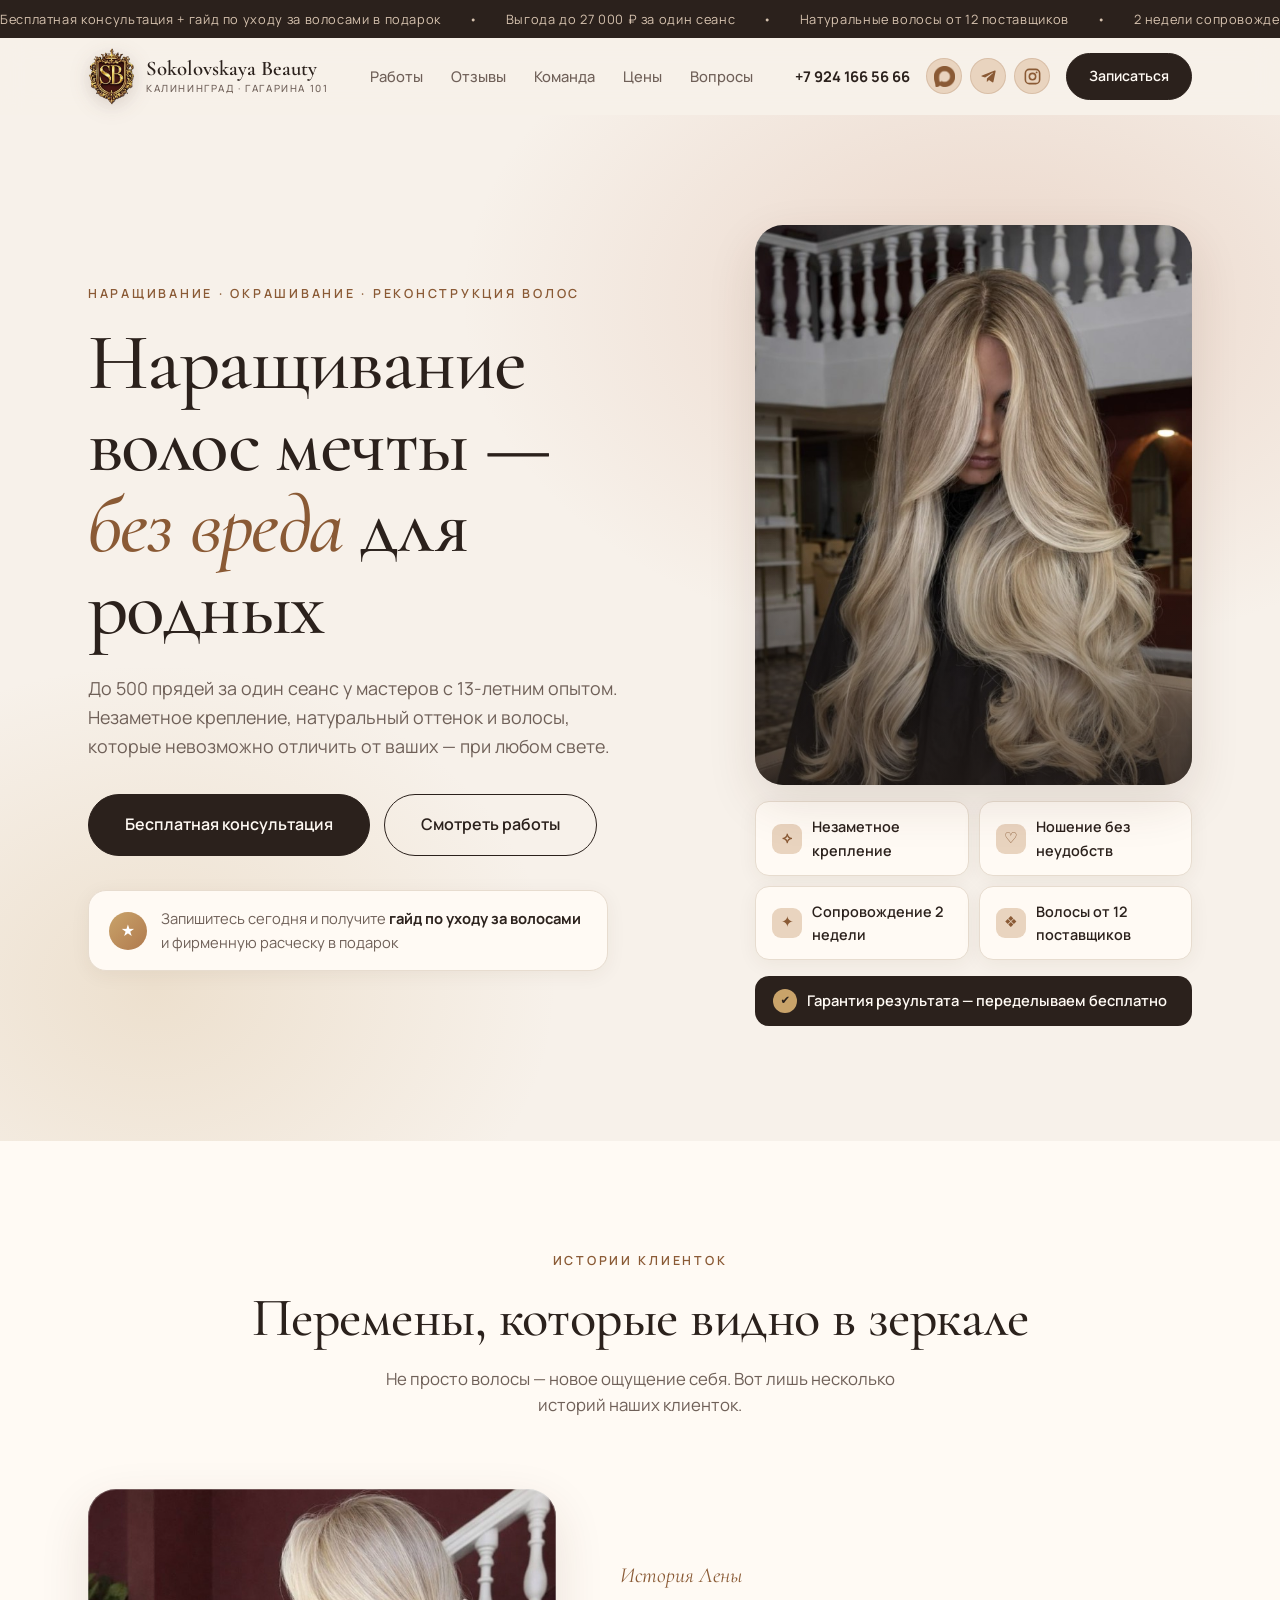
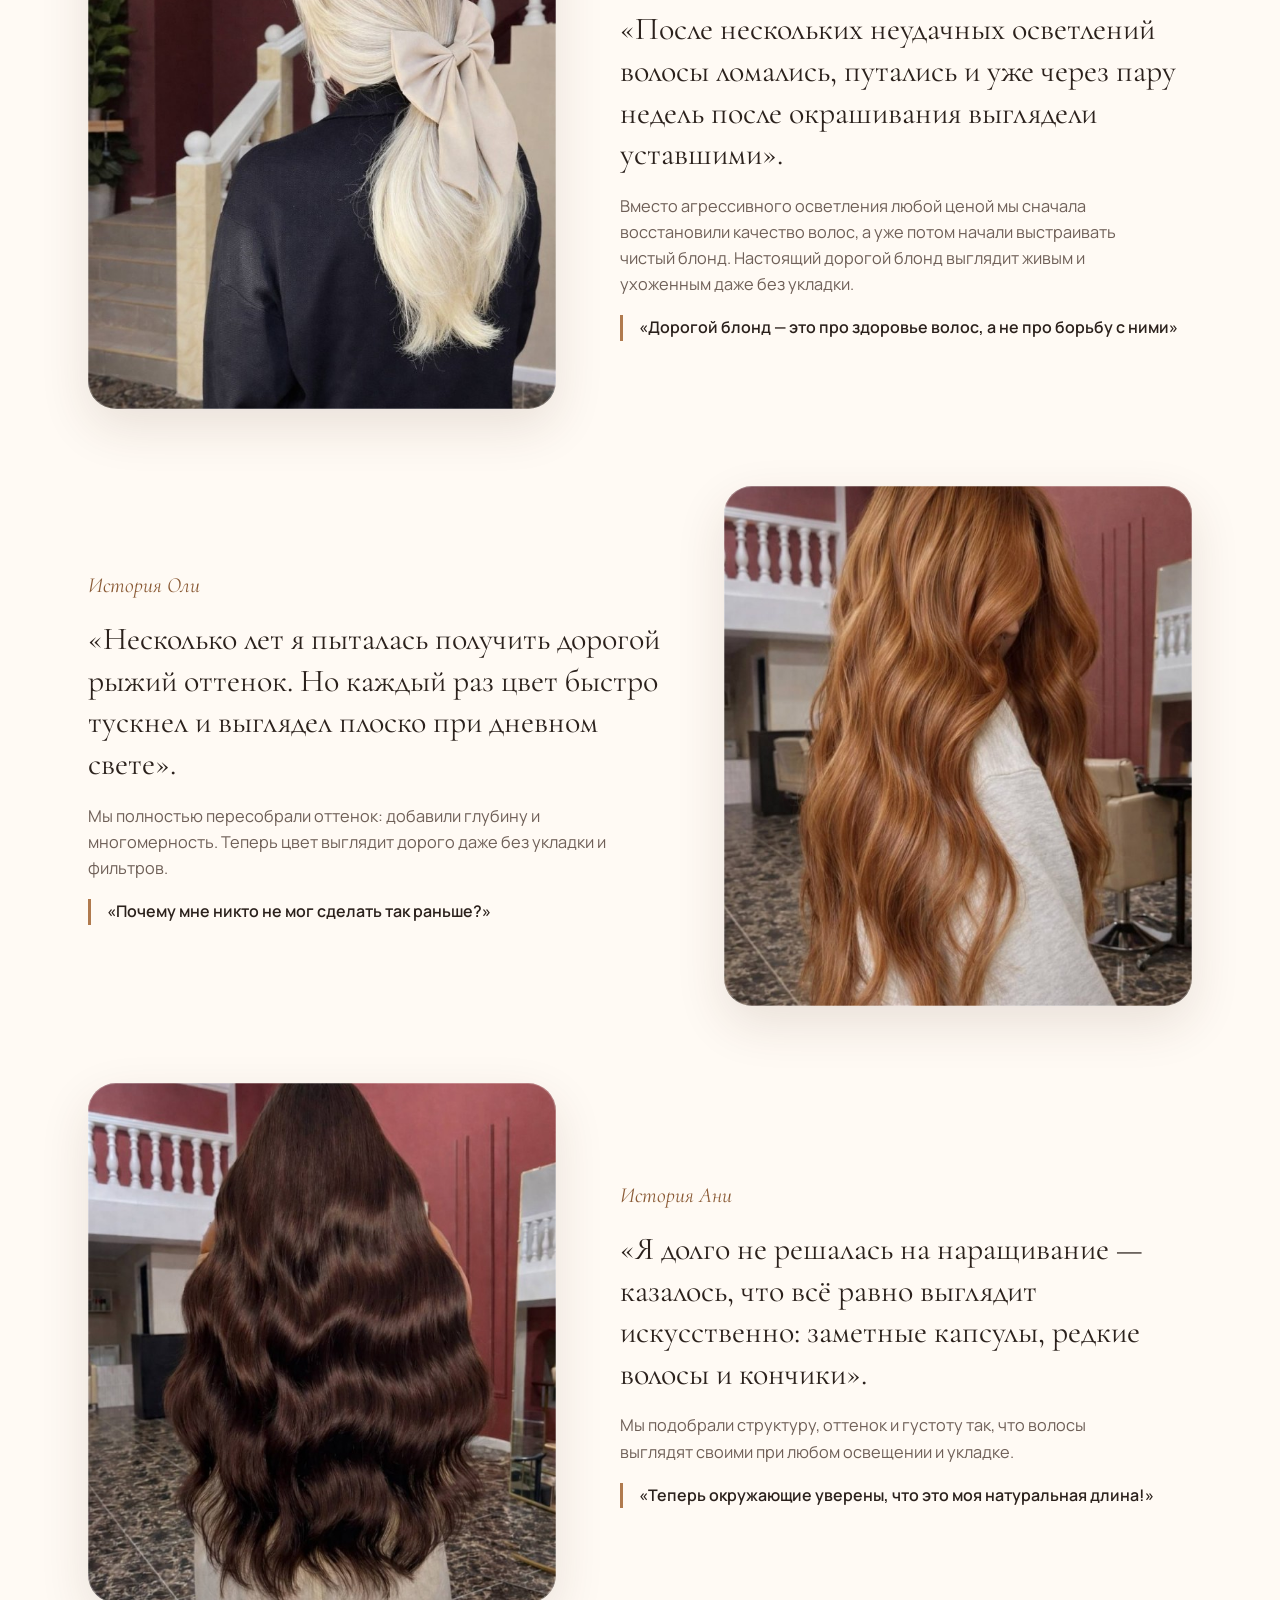
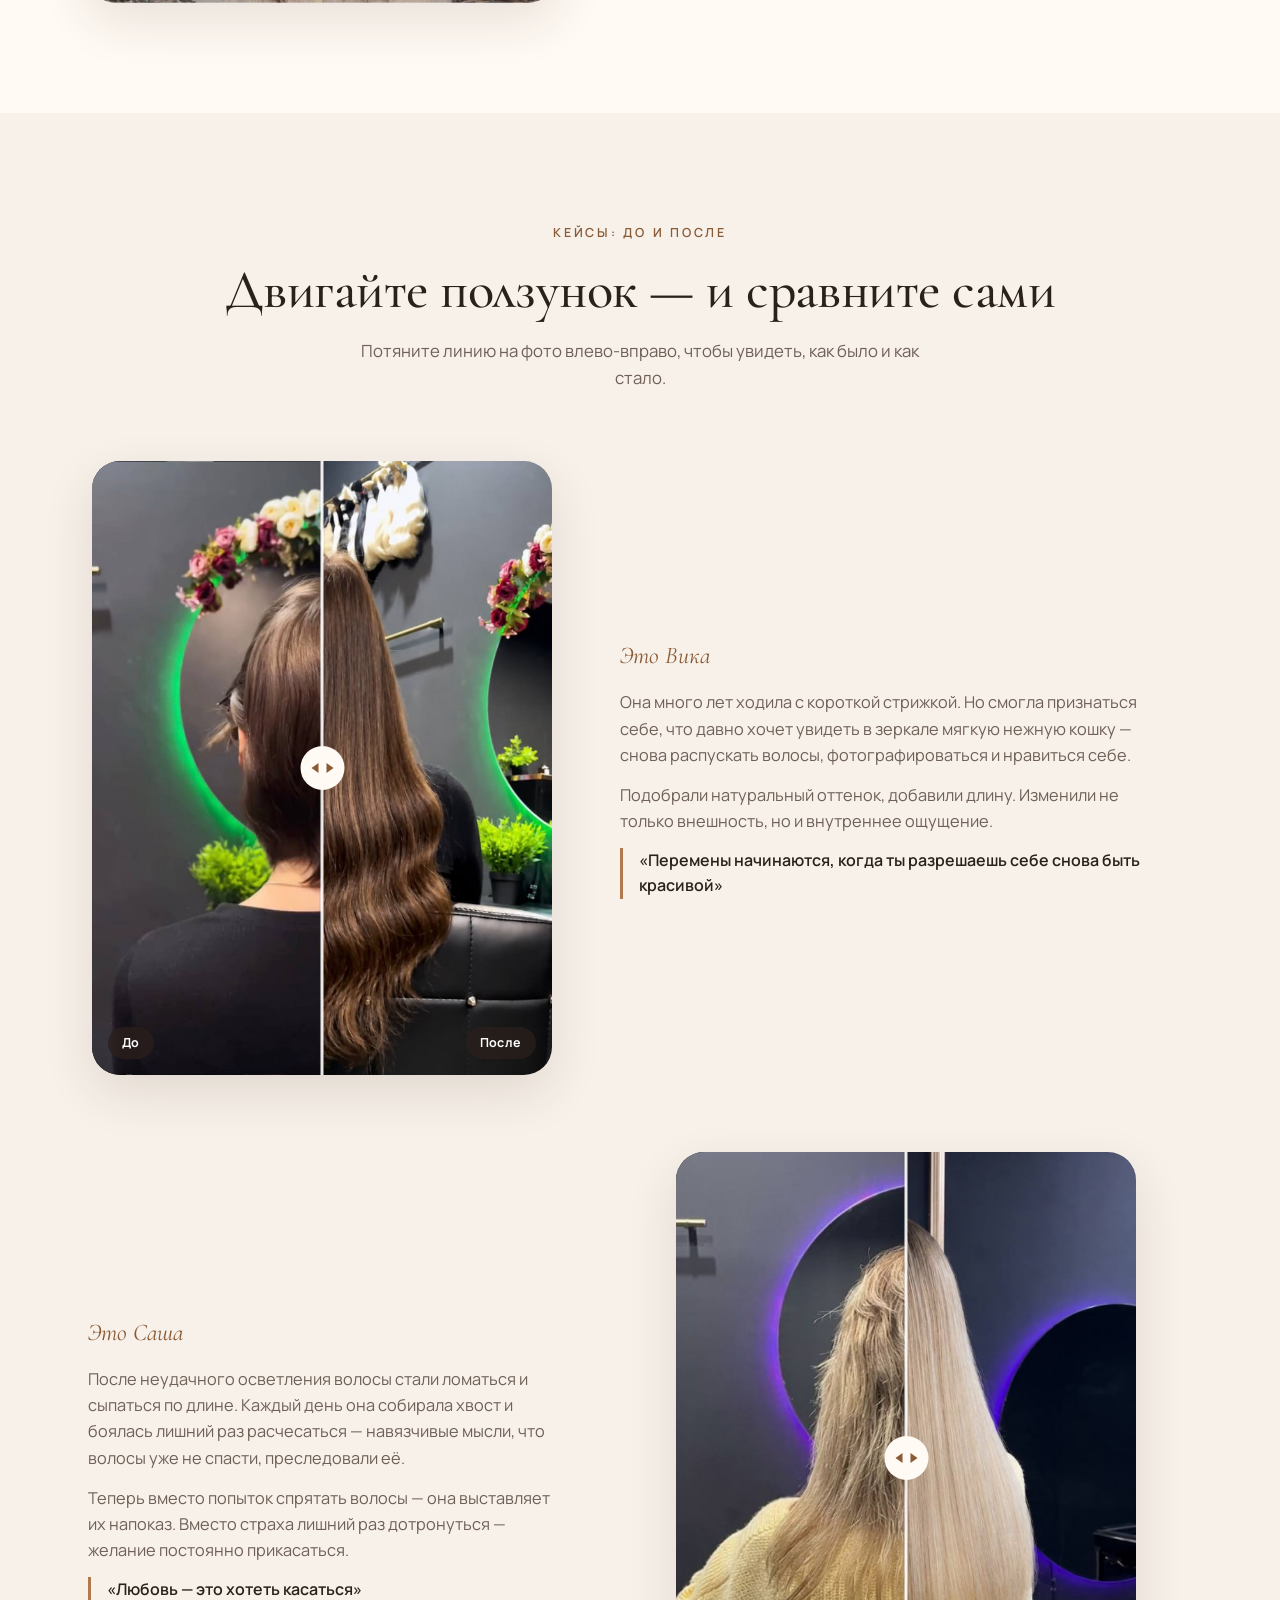
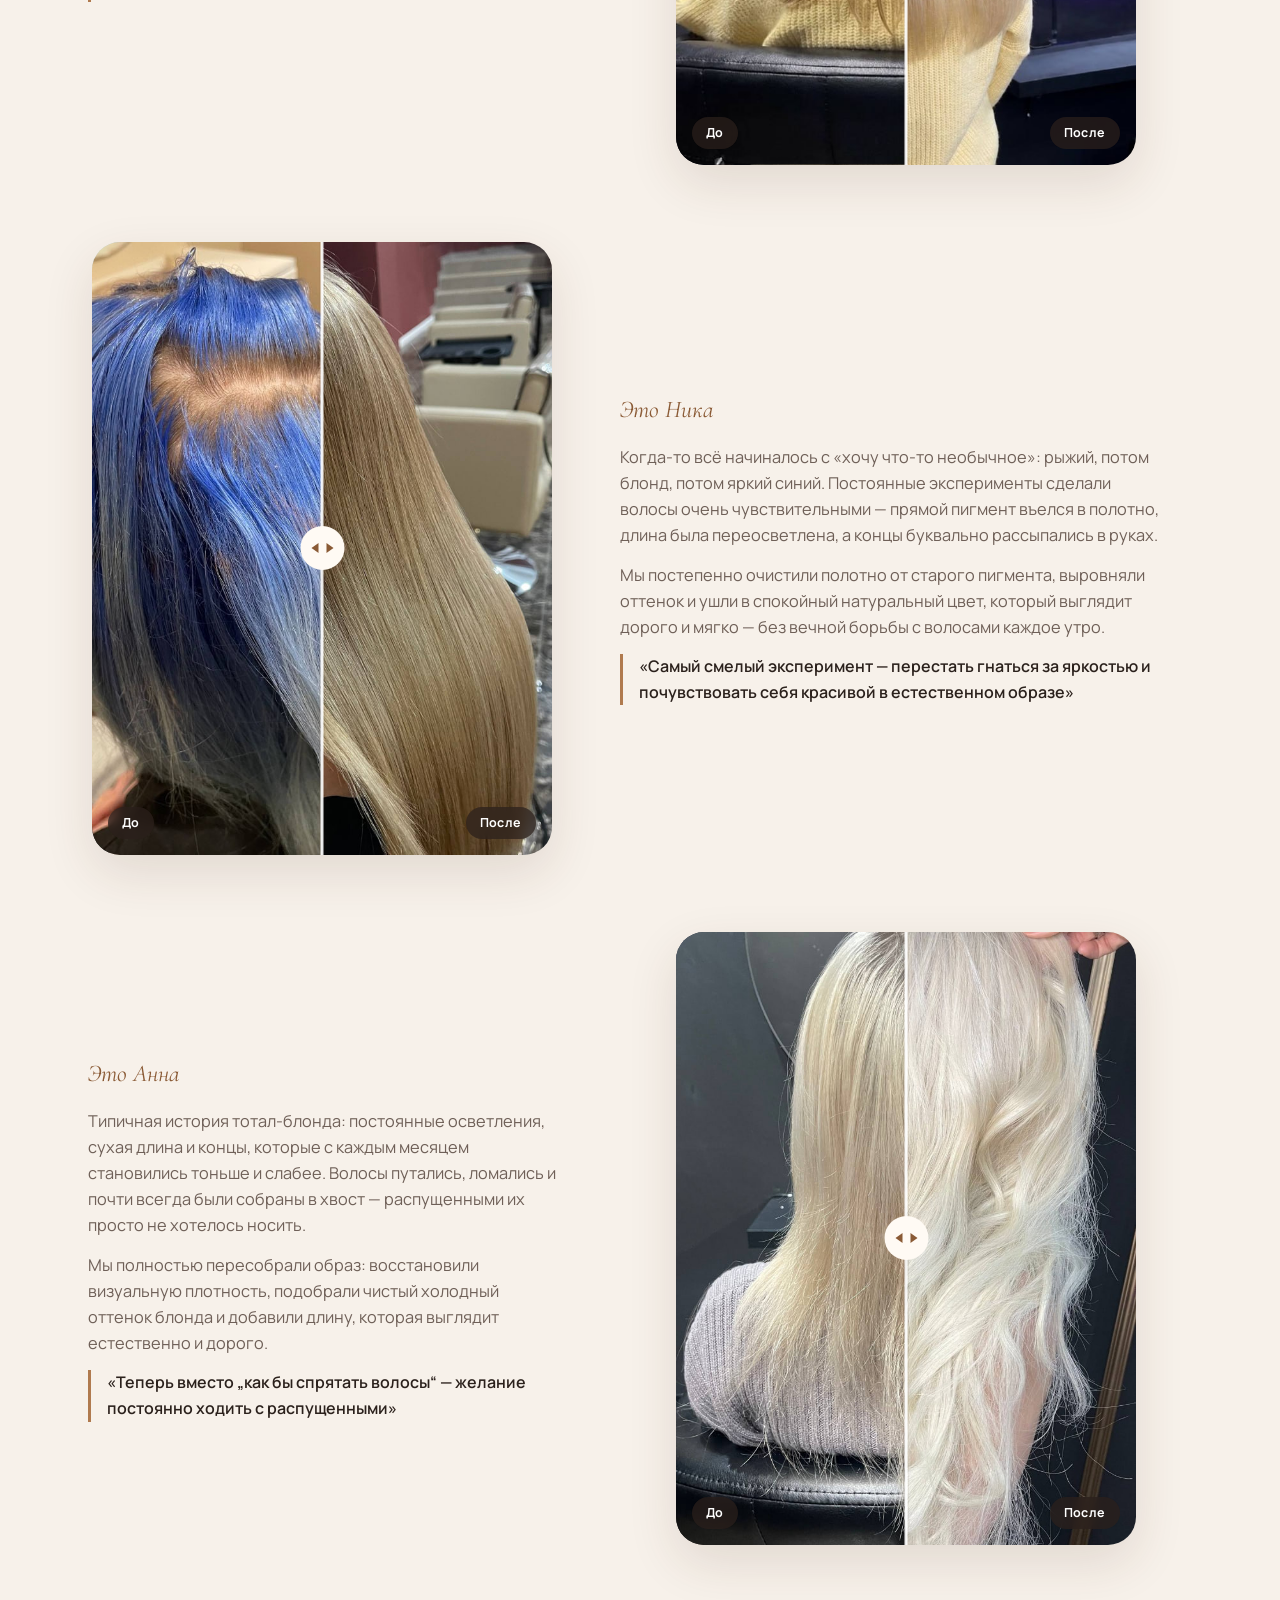
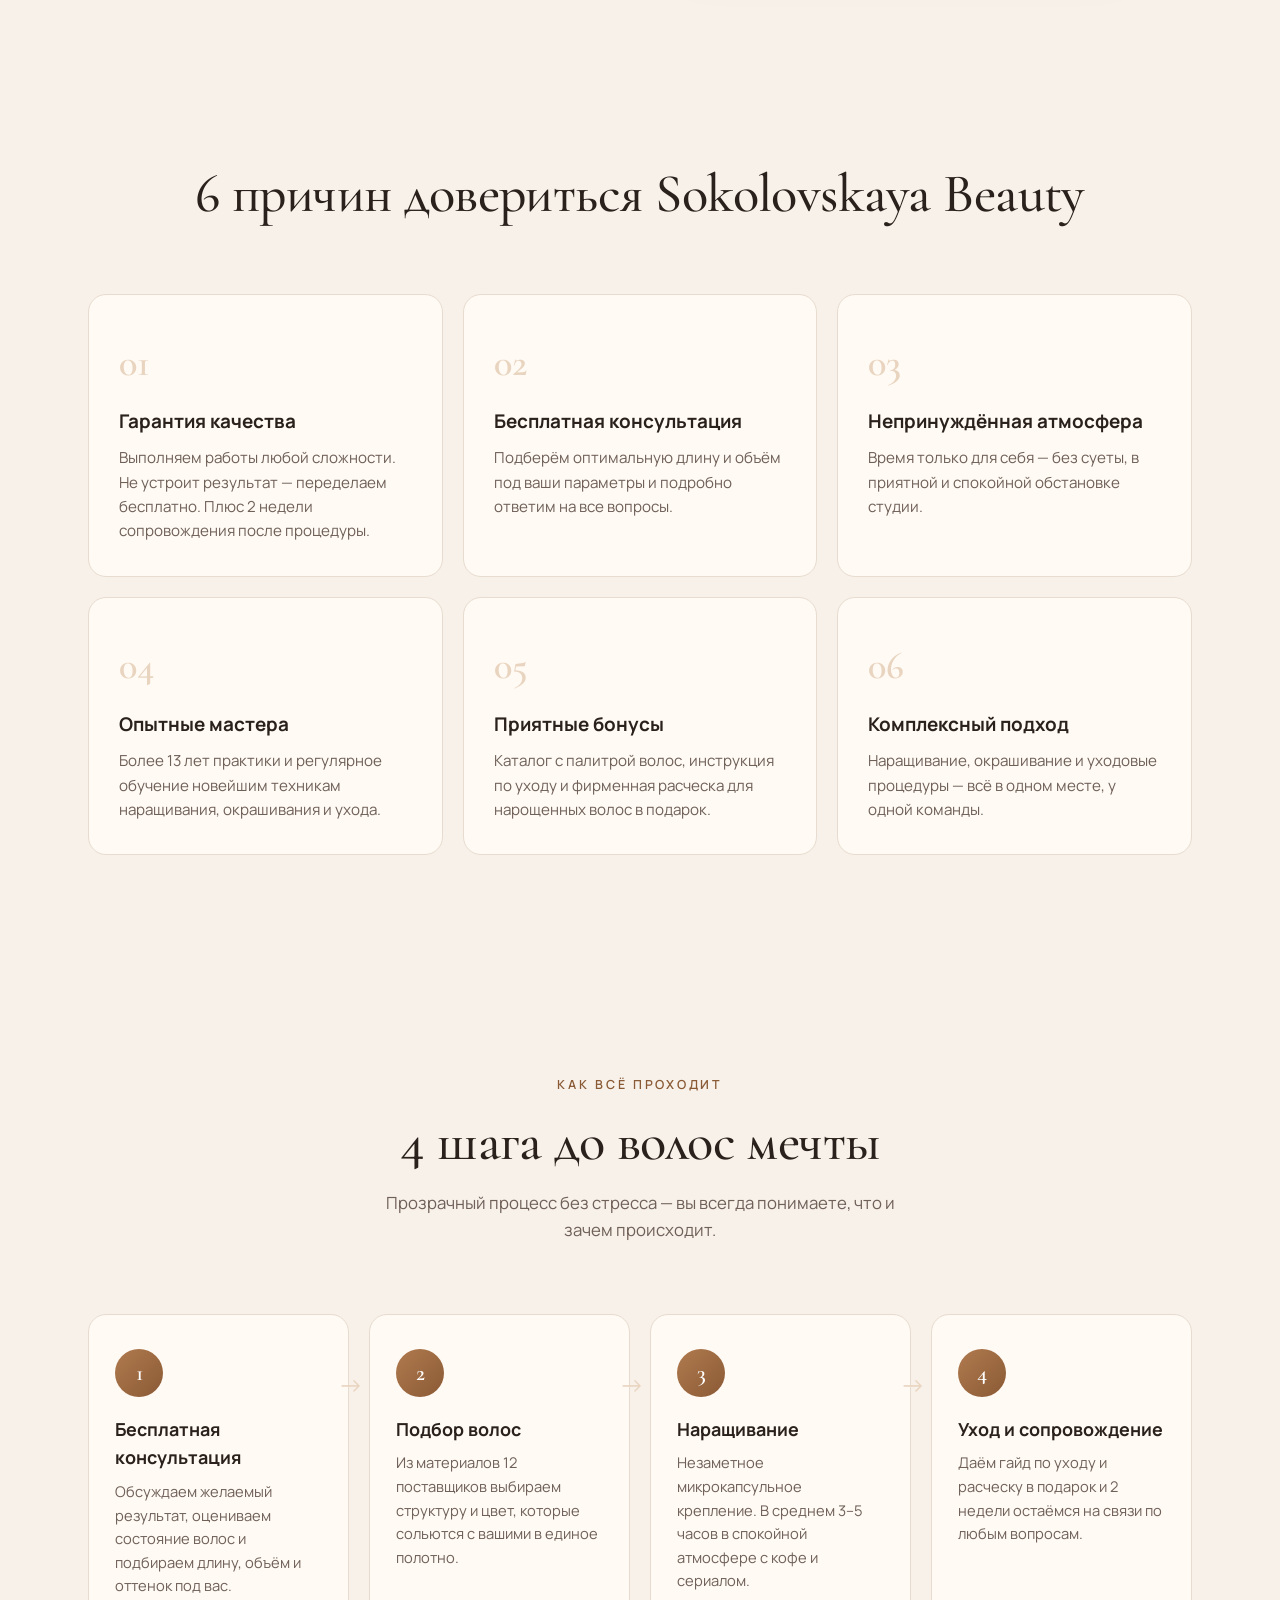
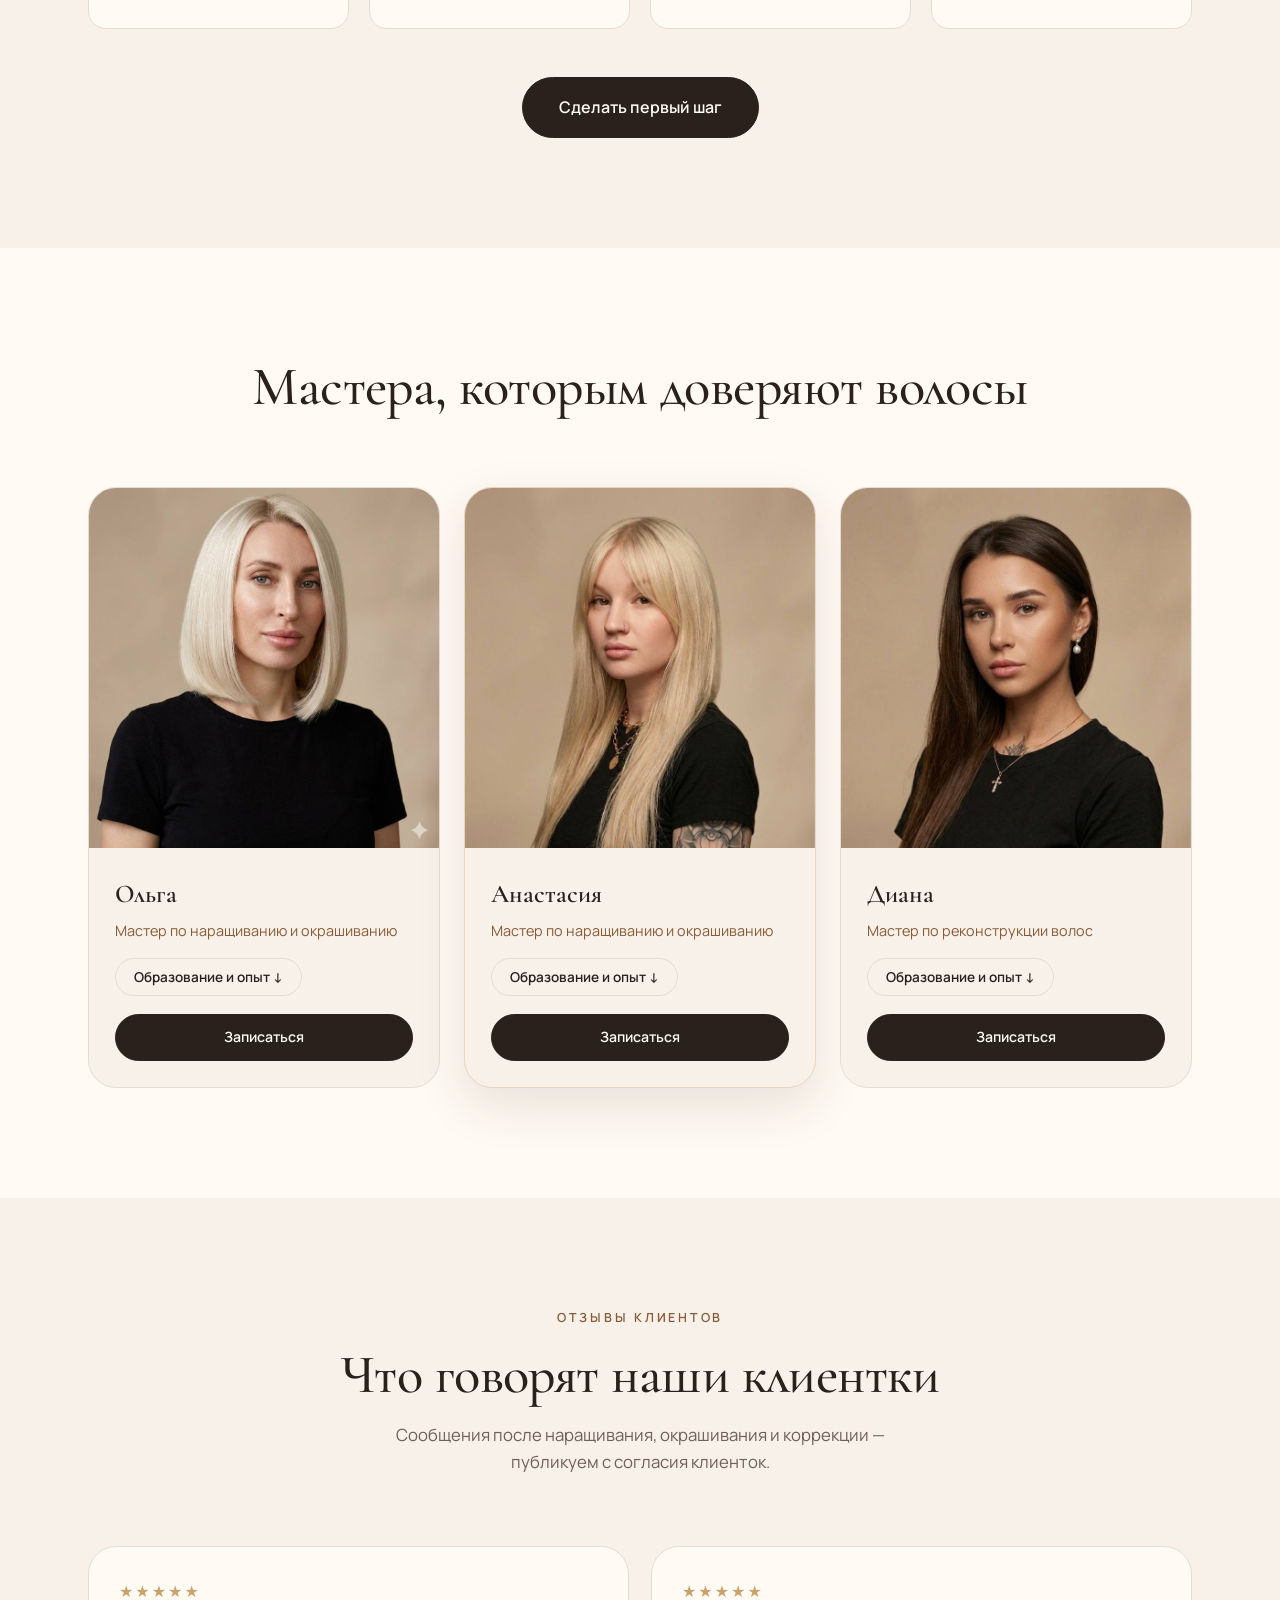
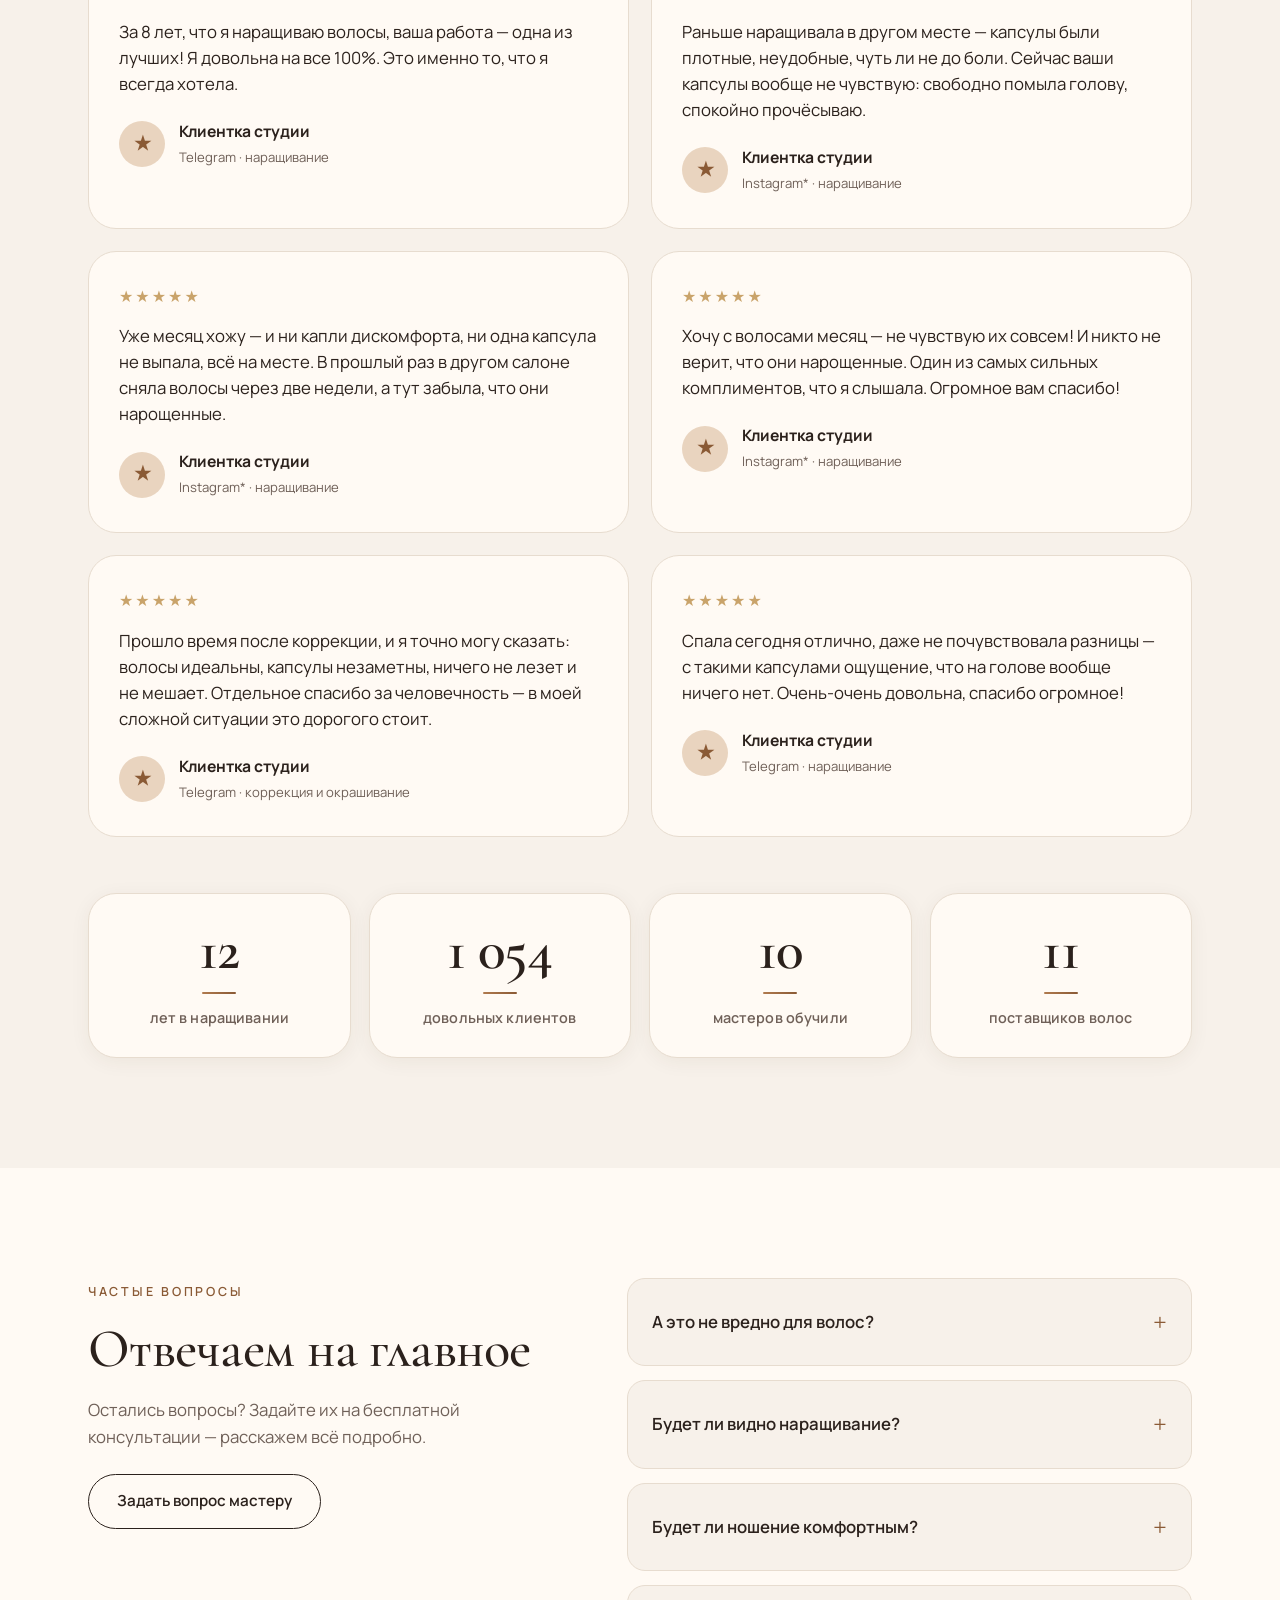
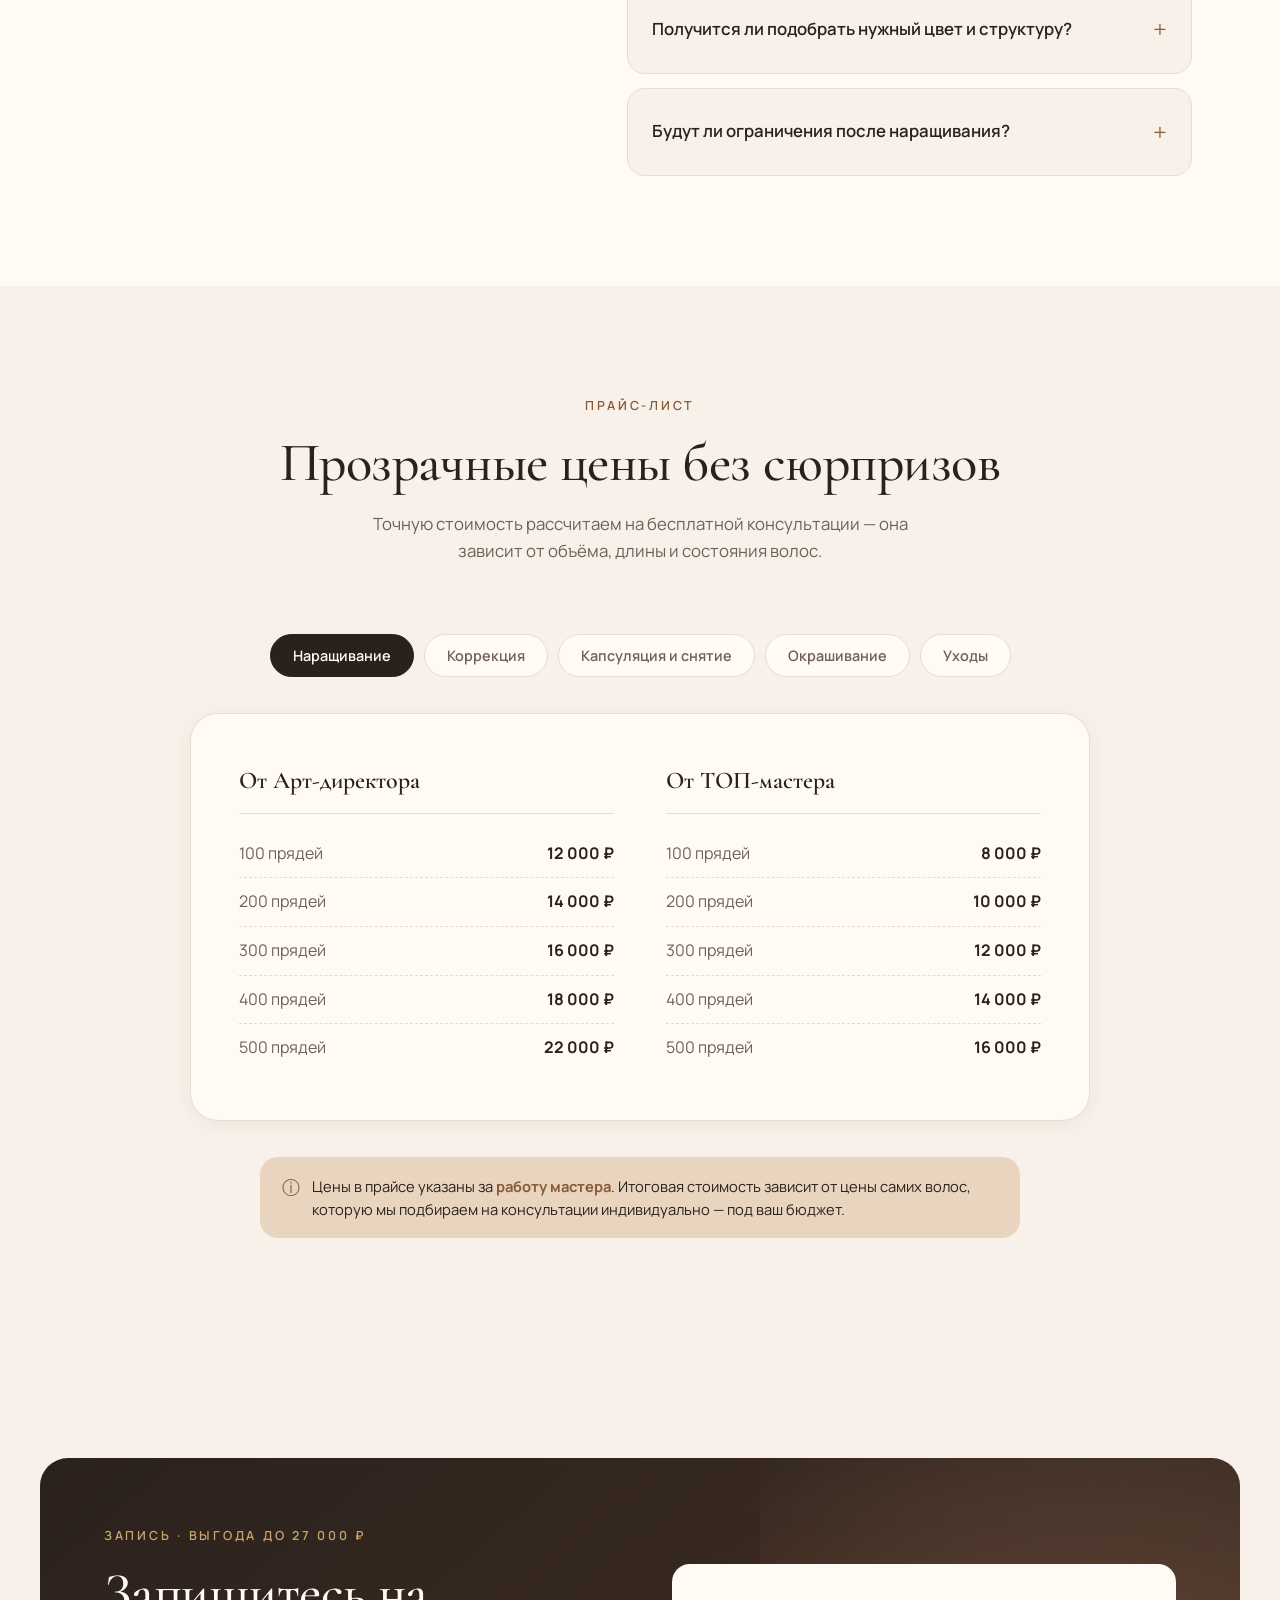
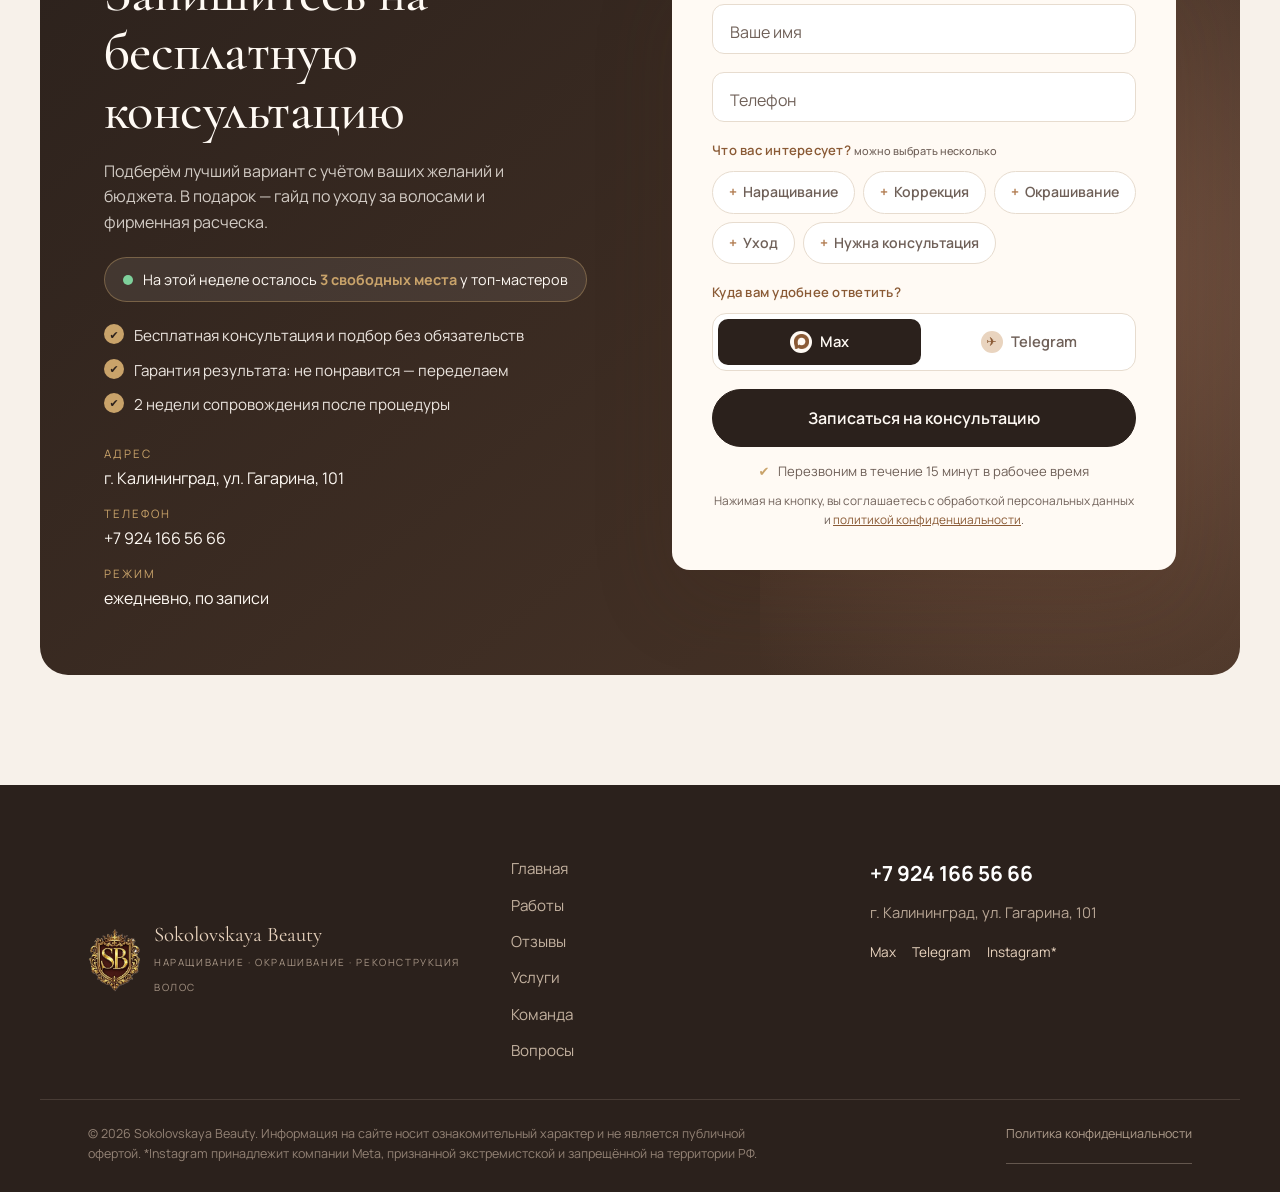
==== index.html @ bfa864f0 "Initial commit: Sokolovskaya Beauty website v2.0 Landing page for hair extension & coloring studio w" ====
<!DOCTYPE html>
<html lang="ru">
<head>
  <meta charset="UTF-8" />
  <meta name="viewport" content="width=device-width, initial-scale=1.0" />
  <title>Наращивание волос в Калининграде — Sokolovskaya Beauty | от 8000 ₽, 13 лет опыта</title>
  <meta name="description" content="Натуральное наращивание волос в Калининграде без вреда для родных волос. До 500 прядей за сеанс, незаметное крепление, мастера с 13-летним опытом. Рейтинг 4.9★ по 200+ отзывам. Бесплатная консультация + гайд по уходу в подарок." />
  <meta name="keywords" content="наращивание волос Калининград, капсульное наращивание, окрашивание волос, коррекция наращивания, кератин, ботокс волос, Sokolovskaya Beauty" />
  <meta name="robots" content="index, follow, max-image-preview:large" />
  <meta name="theme-color" content="#2b211c" />
  <link rel="canonical" href="https://sokolovskaya-beauty.ru/" />

  <!-- Гео-метки (локальный SEO) -->
  <meta name="geo.region" content="RU-KGD" />
  <meta name="geo.placename" content="Калининград" />
  <meta name="geo.position" content="54.7270;20.5360" />
  <meta name="ICBM" content="54.7270, 20.5360" />

  <!-- Open Graph -->
  <meta property="og:type" content="website" />
  <meta property="og:locale" content="ru_RU" />
  <meta property="og:site_name" content="Sokolovskaya Beauty" />
  <meta property="og:title" content="Наращивание и окрашивание волос в Калининграде — Sokolovskaya Beauty" />
  <meta property="og:description" content="Натуральные волосы от 12 поставщиков. Незаметное крепление. 13 лет опыта, рейтинг 4.9★. Бесплатная консультация + подарок." />
  <meta property="og:url" content="https://sokolovskaya-beauty.ru/" />
  <meta property="og:image" content="https://sokolovskaya-beauty.ru/assets/case-vika.jpg" />
  <meta name="twitter:card" content="summary_large_image" />
  <meta name="twitter:title" content="Наращивание волос в Калининграде — Sokolovskaya Beauty" />
  <meta name="twitter:description" content="До 500 прядей за сеанс, незаметное крепление, 13 лет опыта. Бесплатная консультация." />
  <meta name="twitter:image" content="https://sokolovskaya-beauty.ru/assets/case-vika.jpg" />

  <link rel="preconnect" href="https://fonts.googleapis.com" />
  <link rel="preconnect" href="https://fonts.gstatic.com" crossorigin />
  <link href="https://fonts.googleapis.com/css2?family=Cormorant+Garamond:ital,wght@0,400;0,500;0,600;1,400&family=Manrope:wght@300;400;500;600;700;800&display=swap" rel="stylesheet" />
  <link rel="stylesheet" href="styles.css?v=8" />

  <!-- Структурированные данные: HairSalon + FAQ -->
  <script type="application/ld+json">
  {
    "@context": "https://schema.org",
    "@graph": [
      {
        "@type": "HairSalon",
        "@id": "https://sokolovskaya-beauty.ru/#salon",
        "name": "Sokolovskaya Beauty",
        "description": "Студия наращивания, окрашивания и реконструкции волос в Калининграде. 13 лет опыта, натуральные волосы от 12 поставщиков, незаметное крепление.",
        "url": "https://sokolovskaya-beauty.ru/",
        "telephone": "+7-924-166-56-66",
        "image": "https://sokolovskaya-beauty.ru/assets/case-vika.jpg",
        "priceRange": "₽₽",
        "currenciesAccepted": "RUB",
        "address": {
          "@type": "PostalAddress",
          "streetAddress": "ул. Гагарина, 101",
          "addressLocality": "Калининград",
          "addressRegion": "Калининградская область",
          "postalCode": "236022",
          "addressCountry": "RU"
        },
        "geo": {
          "@type": "GeoCoordinates",
          "latitude": 54.7270,
          "longitude": 20.5360
        },
        "openingHoursSpecification": [
          {
            "@type": "OpeningHoursSpecification",
            "dayOfWeek": ["Monday","Tuesday","Wednesday","Thursday","Friday","Saturday","Sunday"],
            "opens": "09:00",
            "closes": "21:00"
          }
        ],
        "aggregateRating": {
          "@type": "AggregateRating",
          "ratingValue": "4.9",
          "reviewCount": "214",
          "bestRating": "5"
        },
        "sameAs": [
          "https://www.instagram.com/sokolovskaya.beauty",
          "https://t.me/sokolovskaya_beauty"
        ],
        "hasOfferCatalog": {
          "@type": "OfferCatalog",
          "name": "Услуги студии",
          "itemListElement": [
            { "@type": "Offer", "itemOffered": { "@type": "Service", "name": "Наращивание волос" }, "priceCurrency": "RUB", "price": "8000" },
            { "@type": "Offer", "itemOffered": { "@type": "Service", "name": "Коррекция наращивания" }, "priceCurrency": "RUB", "price": "10000" },
            { "@type": "Offer", "itemOffered": { "@type": "Service", "name": "Окрашивание волос" }, "priceCurrency": "RUB", "price": "5000" },
            { "@type": "Offer", "itemOffered": { "@type": "Service", "name": "Уходовые процедуры" }, "priceCurrency": "RUB", "price": "3000" }
          ]
        }
      },
      {
        "@type": "FAQPage",
        "mainEntity": [
          { "@type": "Question", "name": "А это не вредно для волос?", "acceptedAnswer": { "@type": "Answer", "text": "Чтобы наращивание было комфортным и безопасным, мы подбираем объём, вес и технику индивидуально — так сохраняем качество и здоровье ваших родных волос." } },
          { "@type": "Question", "name": "Будет ли видно наращивание?", "acceptedAnswer": { "@type": "Answer", "text": "Благодаря опыту мастеров и технологии микрокапсулирования наращивание выглядит естественно не только на фото, но и в жизни: в движении, при дневном свете, в хвостах и проборах." } },
          { "@type": "Question", "name": "Будет ли ношение комфортным?", "acceptedAnswer": { "@type": "Answer", "text": "При правильном подборе наращивание быстро становится частью жизни. С ним комфортно спать, собирать волосы, заниматься спортом и чувствовать себя уверенно каждый день." } },
          { "@type": "Question", "name": "Получится ли подобрать нужный цвет и структуру?", "acceptedAnswer": { "@type": "Answer", "text": "Мы тщательно подбираем оттенок и текстуру, чтобы наращивание выглядело единым полотном с вашими волосами. Благодаря 12 поставщикам найти нужный вариант не проблема." } },
          { "@type": "Question", "name": "Будут ли ограничения после наращивания?", "acceptedAnswer": { "@type": "Answer", "text": "Наращивание не усложняет жизнь. Мы подробно расскажем про домашний уход и подберём формат, с которым вам будет комфортно в вашем ритме." } }
        ]
      }
    ]
  }
  </script>
</head>
<body>
  <!-- Announcement bar -->
  <div class="announce">
    <div class="announce__track">
      <span>Бесплатная консультация + гайд по уходу за волосами в подарок</span>
      <span>•</span>
      <span>Выгода до 27&nbsp;000&nbsp;₽ за один сеанс</span>
      <span>•</span>
      <span>Натуральные волосы от 12 поставщиков</span>
      <span>•</span>
      <span>2 недели сопровождения после процедуры</span>
      <span>•</span>
      <span>Бесплатная консультация + гайд по уходу за волосами в подарок</span>
      <span>•</span>
      <span>Выгода до 27&nbsp;000&nbsp;₽ за один сеанс</span>
      <span>•</span>
      <span>Натуральные волосы от 12 поставщиков</span>
      <span>•</span>
      <span>2 недели сопровождения после процедуры</span>
      <span>•</span>
    </div>
  </div>

  <!-- Header -->
  <header class="header" id="header">
    <div class="container header__inner">
      <a href="#hero" class="logo">
        <img class="logo__img" src="assets/logo-sb-trans.png" alt="Sokolovskaya Beauty" />
        <span class="logo__text">Sokolovskaya Beauty<small>Калининград · Гагарина&nbsp;101</small></span>
      </a>
      <nav class="nav" id="nav">
        <a href="#cases" class="nav__link">Работы</a>
        <a href="#reviews" class="nav__link">Отзывы</a>
        <a href="#team" class="nav__link">Команда</a>
        <a href="#prices" class="nav__link">Цены</a>
        <a href="#faq" class="nav__link">Вопросы</a>
        <a href="tel:+79241665666" class="nav__phone nav__phone--drawer">+7 924 166 56 66</a>
        <div class="socials nav__socials">
          <a class="social social--max" href="https://max.ru/u/f9LHodD0cOK6xHRwQrMH29xHW3FJBj44MlUSYHIyXfRERlCGk_UEI6bSlDE" target="_blank" rel="noopener" aria-label="Max">
            <span class="max-mark" aria-hidden="true"></span>
          </a>
          <a class="social social--tg" href="https://t.me/sokolovskaya_beauty" target="_blank" rel="noopener" aria-label="Telegram">
            <svg viewBox="0 0 24 24" aria-hidden="true"><path fill="currentColor" d="M9.78 18.65l.28-4.23 7.68-6.92c.34-.31-.07-.46-.52-.19L7.74 13.3 3.64 12c-.88-.25-.89-.86.2-1.3l15.97-6.16c.73-.33 1.43.18 1.15 1.3l-2.72 12.81c-.19.91-.74 1.13-1.5.71L12.6 16.3l-1.99 1.93c-.23.23-.42.42-.83.42Z"/></svg>
          </a>
          <a class="social social--inst" href="https://instagram.com/sokolovskaya.beauty" target="_blank" rel="noopener" aria-label="Instagram">
            <svg viewBox="0 0 24 24" aria-hidden="true"><rect x="3" y="3" width="18" height="18" rx="5" fill="none" stroke="currentColor" stroke-width="2"/><circle cx="12" cy="12" r="4" fill="none" stroke="currentColor" stroke-width="2"/><circle cx="17.2" cy="6.8" r="1.2" fill="currentColor"/></svg>
          </a>
        </div>
      </nav>
      <div class="header__actions">
        <a href="tel:+79241665666" class="nav__phone">+7 924 166 56 66</a>
        <div class="socials socials--header">
          <a class="social social--max" href="https://max.ru/u/f9LHodD0cOK6xHRwQrMH29xHW3FJBj44MlUSYHIyXfRERlCGk_UEI6bSlDE" target="_blank" rel="noopener" aria-label="Max">
            <span class="max-mark" aria-hidden="true"></span>
          </a>
          <a class="social social--tg" href="https://t.me/sokolovskaya_beauty" target="_blank" rel="noopener" aria-label="Telegram">
            <svg viewBox="0 0 24 24" aria-hidden="true"><path fill="currentColor" d="M9.78 18.65l.28-4.23 7.68-6.92c.34-.31-.07-.46-.52-.19L7.74 13.3 3.64 12c-.88-.25-.89-.86.2-1.3l15.97-6.16c.73-.33 1.43.18 1.15 1.3l-2.72 12.81c-.19.91-.74 1.13-1.5.71L12.6 16.3l-1.99 1.93c-.23.23-.42.42-.83.42Z"/></svg>
          </a>
          <a class="social social--inst" href="https://instagram.com/sokolovskaya.beauty" target="_blank" rel="noopener" aria-label="Instagram">
            <svg viewBox="0 0 24 24" aria-hidden="true"><rect x="3" y="3" width="18" height="18" rx="5" fill="none" stroke="currentColor" stroke-width="2"/><circle cx="12" cy="12" r="4" fill="none" stroke="currentColor" stroke-width="2"/><circle cx="17.2" cy="6.8" r="1.2" fill="currentColor"/></svg>
          </a>
        </div>
        <a href="#contact" class="btn btn--small header__cta">Записаться</a>
      </div>
      <button class="burger" id="burger" aria-label="Меню">
        <span></span><span></span><span></span>
      </button>
    </div>
  </header>
  <div class="nav-overlay" id="navOverlay" aria-hidden="true"></div>

  <!-- Hero -->
  <section class="hero" id="hero">
    <div class="hero__bg" aria-hidden="true"></div>
    <div class="container hero__inner">
      <div class="hero__content reveal">
        <span class="eyebrow">Наращивание · Окрашивание · Реконструкция волос</span>
        <h1 class="hero__title">
          Наращивание волос мечты —<br />
          <em>без вреда</em> для родных
        </h1>
        <p class="hero__lead">
          До 500 прядей за один сеанс у мастеров с 13-летним опытом.
          Незаметное крепление, натуральный оттенок и волосы, которые
          невозможно отличить от ваших — при любом свете.
        </p>
        <div class="hero__actions">
          <a href="#contact" class="btn btn--lg">Бесплатная консультация</a>
          <a href="#cases" class="btn btn--ghost btn--lg">Смотреть работы</a>
        </div>
        <div class="hero__gift">
          <span class="hero__gift-icon">★</span>
          <p>Запишитесь сегодня и получите <b>гайд по уходу за волосами</b> и фирменную расческу в подарок</p>
        </div>
      </div>
      <div class="hero__showcase">
        <div class="hero__photo" role="img" aria-label="Результат наращивания: длинные густые волосы с локонами" style="background-image:url('assets/hero-main.png')"></div>
        <div class="hero__features">
          <div class="hero__feature"><span class="hero__feature-ic">⟡</span> Незаметное крепление</div>
          <div class="hero__feature"><span class="hero__feature-ic">♡</span> Ношение без неудобств</div>
          <div class="hero__feature"><span class="hero__feature-ic">✦</span> Сопровождение 2 недели</div>
          <div class="hero__feature"><span class="hero__feature-ic">❖</span> Волосы от 12 поставщиков</div>
        </div>
        <div class="hero__guarantee">
          <span class="hero__guarantee-ic" aria-hidden="true">✔</span>
          Гарантия результата — переделываем бесплатно
        </div>
      </div>
    </div>
  </section>

  <!-- Cases / transformations -->
  <section class="cases" id="cases">
    <div class="container">
      <div class="section-head reveal">
        <span class="eyebrow eyebrow--center">Истории клиенток</span>
        <h2 class="section-title">Перемены, которые видно в зеркале</h2>
        <p class="section-sub">Не просто волосы — новое ощущение себя. Вот лишь несколько историй наших клиенток.</p>
      </div>

      <button class="btn btn--ghost cases-toggle" id="casesToggle" aria-expanded="false">Показать истории</button>

      <div class="cases-list" id="casesList">
      <article class="case reveal">
        <div class="case__media" role="img" aria-label="Чистый дорогой блонд после бережного восстановления волос" style="background-image:url('assets/story-lena.png')"></div>
        <div class="case__body">
          <span class="case__name">История Лены</span>
          <blockquote>«После нескольких неудачных осветлений волосы ломались, путались и уже через пару недель после окрашивания выглядели уставшими».</blockquote>
          <p>Вместо агрессивного осветления любой ценой мы сначала восстановили качество волос, а уже потом начали выстраивать чистый блонд. Настоящий дорогой блонд выглядит живым и ухоженным даже без укладки.</p>
          <span class="case__result">«Дорогой блонд — это про здоровье волос, а не про борьбу с ними»</span>
        </div>
      </article>

      <article class="case case--reverse reveal">
        <div class="case__media" role="img" aria-label="Результат окрашивания: глубокий рыжий оттенок волос" style="background-image:url('assets/story-olya.png')"></div>
        <div class="case__body">
          <span class="case__name">История Оли</span>
          <blockquote>«Несколько лет я пыталась получить дорогой рыжий оттенок. Но каждый раз цвет быстро тускнел и выглядел плоско при дневном свете».</blockquote>
          <p>Мы полностью пересобрали оттенок: добавили глубину и многомерность. Теперь цвет выглядит дорого даже без укладки и фильтров.</p>
          <span class="case__result">«Почему мне никто не мог сделать так раньше?»</span>
        </div>
      </article>

      <article class="case reveal">
        <div class="case__media" role="img" aria-label="Результат наращивания: длинные густые натуральные волосы" style="background-image:url('assets/story-anya.png')"></div>
        <div class="case__body">
          <span class="case__name">История Ани</span>
          <blockquote>«Я долго не решалась на наращивание — казалось, что всё равно выглядит искусственно: заметные капсулы, редкие волосы и кончики».</blockquote>
          <p>Мы подобрали структуру, оттенок и густоту так, что волосы выглядят своими при любом освещении и укладке.</p>
          <span class="case__result">«Теперь окружающие уверены, что это моя натуральная длина!»</span>
        </div>
      </article>
      </div>
    </div>
  </section>

  <!-- Before / After -->
  <section class="ba" id="before-after">
    <div class="container">
      <div class="section-head reveal">
        <span class="eyebrow eyebrow--center">Кейсы: до и после</span>
        <h2 class="section-title">Двигайте ползунок — и сравните сами</h2>
        <p class="section-sub">Потяните линию на фото влево-вправо, чтобы увидеть, как было и как стало.</p>
      </div>

      <article class="ba-case reveal">
        <div class="ba-slider" data-ba>
          <img class="ba-img" src="assets/ba-vika-after.jpg" alt="Вика после: длинные каштановые волосы" />
          <div class="ba-before">
            <img class="ba-img" src="assets/ba-vika-before.jpg" alt="Вика до: короткая стрижка" />
          </div>
          <div class="ba-line"><span class="ba-grip"></span></div>
          <span class="ba-tag ba-tag--before">До</span>
          <span class="ba-tag ba-tag--after">После</span>
          <input type="range" class="ba-range" min="0" max="100" value="50" aria-label="Сравнение до и после: Вика" />
        </div>
        <div class="ba-text">
          <span class="case__name">Это Вика</span>
          <p>Она много лет ходила с короткой стрижкой. Но смогла признаться себе, что давно хочет увидеть в зеркале мягкую нежную кошку — снова распускать волосы, фотографироваться и нравиться себе.</p>
          <p>Подобрали натуральный оттенок, добавили длину. Изменили не только внешность, но и внутреннее ощущение.</p>
          <span class="case__result">«Перемены начинаются, когда ты разрешаешь себе снова быть красивой»</span>
        </div>
      </article>

      <article class="ba-case ba-case--reverse reveal">
        <div class="ba-slider" data-ba>
          <img class="ba-img" src="assets/ba-sasha-after.jpg" alt="Саша после: ухоженный длинный блонд" />
          <div class="ba-before">
            <img class="ba-img" src="assets/ba-sasha-before.jpg" alt="Саша до: повреждённые осветлением волосы" />
          </div>
          <div class="ba-line"><span class="ba-grip"></span></div>
          <span class="ba-tag ba-tag--before">До</span>
          <span class="ba-tag ba-tag--after">После</span>
          <input type="range" class="ba-range" min="0" max="100" value="50" aria-label="Сравнение до и после: Саша" />
        </div>
        <div class="ba-text">
          <span class="case__name">Это Саша</span>
          <p>После неудачного осветления волосы стали ломаться и сыпаться по длине. Каждый день она собирала хвост и боялась лишний раз расчесаться — навязчивые мысли, что волосы уже не спасти, преследовали её.</p>
          <p>Теперь вместо попыток спрятать волосы — она выставляет их напоказ. Вместо страха лишний раз дотронуться — желание постоянно прикасаться.</p>
          <span class="case__result">«Любовь — это хотеть касаться»</span>
        </div>
      </article>

      <article class="ba-case reveal">
        <div class="ba-slider" data-ba>
          <img class="ba-img" src="assets/ba-nika-after.jpg" alt="Ника после: спокойный натуральный оттенок" />
          <div class="ba-before">
            <img class="ba-img" src="assets/ba-nika-before.jpg" alt="Ника до: переосветлённые волосы с синим пигментом" />
          </div>
          <div class="ba-line"><span class="ba-grip"></span></div>
          <span class="ba-tag ba-tag--before">До</span>
          <span class="ba-tag ba-tag--after">После</span>
          <input type="range" class="ba-range" min="0" max="100" value="50" aria-label="Сравнение до и после: Ника" />
        </div>
        <div class="ba-text">
          <span class="case__name">Это Ника</span>
          <p>Когда-то всё начиналось с «хочу что-то необычное»: рыжий, потом блонд, потом яркий синий. Постоянные эксперименты сделали волосы очень чувствительными — прямой пигмент въелся в полотно, длина была переосветлена, а концы буквально рассыпались в руках.</p>
          <p>Мы постепенно очистили полотно от старого пигмента, выровняли оттенок и ушли в спокойный натуральный цвет, который выглядит дорого и мягко — без вечной борьбы с волосами каждое утро.</p>
          <span class="case__result">«Самый смелый эксперимент — перестать гнаться за яркостью и почувствовать себя красивой в естественном образе»</span>
        </div>
      </article>

      <article class="ba-case ba-case--reverse reveal">
        <div class="ba-slider" data-ba>
          <img class="ba-img" src="assets/ba-anna-after.jpg" alt="Анна после: чистый холодный блонд и длина" />
          <div class="ba-before">
            <img class="ba-img" src="assets/ba-anna-before.jpg" alt="Анна до: сухие тонкие осветлённые волосы" />
          </div>
          <div class="ba-line"><span class="ba-grip"></span></div>
          <span class="ba-tag ba-tag--before">До</span>
          <span class="ba-tag ba-tag--after">После</span>
          <input type="range" class="ba-range" min="0" max="100" value="50" aria-label="Сравнение до и после: Анна" />
        </div>
        <div class="ba-text">
          <span class="case__name">Это Анна</span>
          <p>Типичная история тотал-блонда: постоянные осветления, сухая длина и концы, которые с каждым месяцем становились тоньше и слабее. Волосы путались, ломались и почти всегда были собраны в хвост — распущенными их просто не хотелось носить.</p>
          <p>Мы полностью пересобрали образ: восстановили визуальную плотность, подобрали чистый холодный оттенок блонда и добавили длину, которая выглядит естественно и дорого.</p>
          <span class="case__result">«Теперь вместо „как бы спрятать волосы“ — желание постоянно ходить с распущенными»</span>
        </div>
      </article>
    </div>
  </section>

  <!-- Advantages -->
  <section class="advantages" id="advantages">
    <div class="container">
      <div class="section-head reveal">
        <h2 class="section-title">6 причин довериться Sokolovskaya Beauty</h2>
      </div>
      <div class="adv-grid">
        <div class="adv-card reveal">
          <span class="adv-card__no">01</span>
          <h3>Гарантия качества</h3>
          <p>Выполняем работы любой сложности. Не устроит результат — переделаем бесплатно. Плюс 2 недели сопровождения после процедуры.</p>
        </div>
        <div class="adv-card reveal">
          <span class="adv-card__no">02</span>
          <h3>Бесплатная консультация</h3>
          <p>Подберём оптимальную длину и объём под ваши параметры и подробно ответим на все вопросы.</p>
        </div>
        <div class="adv-card reveal">
          <span class="adv-card__no">03</span>
          <h3>Непринуждённая атмосфера</h3>
          <p>Время только для себя — без суеты, в приятной и спокойной обстановке студии.</p>
        </div>
        <div class="adv-card reveal">
          <span class="adv-card__no">04</span>
          <h3>Опытные мастера</h3>
          <p>Более 13 лет практики и регулярное обучение новейшим техникам наращивания, окрашивания и ухода.</p>
        </div>
        <div class="adv-card reveal">
          <span class="adv-card__no">05</span>
          <h3>Приятные бонусы</h3>
          <p>Каталог с палитрой волос, инструкция по уходу и фирменная расческа для нарощенных волос в подарок.</p>
        </div>
        <div class="adv-card reveal">
          <span class="adv-card__no">06</span>
          <h3>Комплексный подход</h3>
          <p>Наращивание, окрашивание и уходовые процедуры — всё в одном месте, у одной команды.</p>
        </div>
      </div>
    </div>
  </section>

  <!-- Process -->
  <section class="process" id="process">
    <div class="container">
      <div class="section-head reveal">
        <span class="eyebrow eyebrow--center">Как всё проходит</span>
        <h2 class="section-title">4 шага до волос мечты</h2>
        <p class="section-sub">Прозрачный процесс без стресса — вы всегда понимаете, что и зачем происходит.</p>
      </div>
      <div class="process-grid">
        <div class="process-step reveal">
          <span class="process-step__no">1</span>
          <h3>Бесплатная консультация</h3>
          <p>Обсуждаем желаемый результат, оцениваем состояние волос и подбираем длину, объём и оттенок под вас.</p>
        </div>
        <div class="process-step reveal">
          <span class="process-step__no">2</span>
          <h3>Подбор волос</h3>
          <p>Из материалов 12 поставщиков выбираем структуру и цвет, которые сольются с вашими в единое полотно.</p>
        </div>
        <div class="process-step reveal">
          <span class="process-step__no">3</span>
          <h3>Наращивание</h3>
          <p>Незаметное микрокапсульное крепление. В среднем 3–5 часов в спокойной атмосфере с кофе и сериалом.</p>
        </div>
        <div class="process-step reveal">
          <span class="process-step__no">4</span>
          <h3>Уход и сопровождение</h3>
          <p>Даём гайд по уходу и расческу в подарок и 2 недели остаёмся на связи по любым вопросам.</p>
        </div>
      </div>
      <div class="process-cta reveal">
        <a href="#contact" class="btn btn--lg">Сделать первый шаг</a>
      </div>
    </div>
  </section>

  <!-- Team -->
  <section class="team" id="team">
    <div class="container">
      <div class="section-head reveal">
        <h2 class="section-title">Мастера, которым доверяют волосы</h2>
      </div>
      <div class="team-grid">
        <article class="member reveal">
          <div class="member__photo" role="img" aria-label="Ольга — мастер по наращиванию и окрашиванию" style="background-image:url('assets/master-olga.png')"></div>
          <div class="member__info">
            <h3>Ольга</h3>
            <span class="member__role">Мастер по наращиванию и окрашиванию</span>
            <button class="member__toggle" aria-expanded="false">Образование и опыт</button>
            <div class="member__bio">
              <p>Практикующий колорист с 2017 года. Окончила Санкт-Петербургскую академию красоты по специальности колорист.</p>
              <p>Повышение квалификации у Юлии Воронцовой, Спартака, Василия Чинихина, Вероники Кравченко.</p>
              <p>Обучалась наращиванию волос в БеллиКапелли, «Фабрика волос», Hair Room. Участвовала в международном чемпионате по наращиванию волос в 2019 г., где вошла в топ-10 мастеров Евразии.</p>
            </div>
            <a href="#contact" class="btn btn--small member__cta">Записаться</a>
          </div>
        </article>

        <article class="member member--featured reveal">
          <div class="member__photo" role="img" aria-label="Анастасия — арт-директор и мастер по наращиванию" style="background-image:url('assets/master-anastasia.png')"></div>
          <div class="member__info">
            <h3>Анастасия</h3>
            <span class="member__role">Мастер по наращиванию и окрашиванию</span>
            <button class="member__toggle" aria-expanded="false">Образование и опыт</button>
            <div class="member__bio">
              <p><b>Окрашивание волос:</b><br />2020 — обучение колористике у Иветты Алехиной.<br />2020 — курс «Выход из тёмного в блонд» у Иветты Алехиной.<br />2022 — обучение технике HandTouch в Hairsekta.<br />2024 — повышение квалификации у Спартака по техникам выхода из чёрного и сложным техникам окрашивания.</p>
              <p><b>Наращивание волос:</b><br />2014 — базовое обучение в RVH.<br />2019 — повышение квалификации в «86 Волос» и Feniks Hair.<br />2020 — обучение биоленточному наращиванию волос в Feniks Hair.<br />2020 — обучение у Марины Сотиной и Bog Volos School.<br />2021 — повышение квалификации в Wowvolosy.</p>
              <p><b>Восстановление и уходы:</b><br />2021 — обучение «Ботокс волос, кератин и SOS-восстановление» у Maru&nbsp;S.<br />2022 — повышение квалификации до уровня топ-мастера: миксы питания, SPA-пилинг уход, ботокс и кератин у Maru&nbsp;S.</p>
            </div>
            <a href="#contact" class="btn btn--small member__cta">Записаться</a>
          </div>
        </article>

        <article class="member reveal">
          <div class="member__photo" role="img" aria-label="Диана — мастер по реконструкции волос" style="background-image:url('assets/master-diana.png')"></div>
          <div class="member__info">
            <h3>Диана</h3>
            <span class="member__role">Мастер по реконструкции волос</span>
            <button class="member__toggle" aria-expanded="false">Образование и опыт</button>
            <div class="member__bio">
              <p>2021 — студия KOKO’S Keratin: кератиновое выпрямление, нанопластика, ботокс в горячей технике, ботокс в тёплой технике, реконструкция секущихся концов, холодное восстановление.</p>
              <p>2024 — капсульное наращивание волос.<br />2025 — семинар по реконструкции волос 23/45 DALONG.<br />2025 — семинар по LIMBA COSMETIC.</p>
              <p>2026 — семинар «Блонд Логика»: от диагностики до безупречного результата.<br />2026 — повышение квалификации до технолога в студии KOKO’S Keratin у Анны Еремеевой.</p>
            </div>
            <a href="#contact" class="btn btn--small member__cta">Записаться</a>
          </div>
        </article>
      </div>
    </div>
  </section>

  <!-- Reviews -->
  <section class="reviews" id="reviews">
    <div class="container">
      <div class="section-head reveal">
        <span class="eyebrow eyebrow--center">Отзывы клиентов</span>
        <h2 class="section-title">Что говорят наши клиентки</h2>
        <p class="section-sub">Сообщения после наращивания, окрашивания и коррекции — публикуем с согласия клиенток.</p>
      </div>
      <div class="reviews-grid">
        <figure class="review reveal">
          <div class="review__stars" aria-label="Оценка 5 из 5">★★★★★</div>
          <blockquote>За 8 лет, что я наращиваю волосы, ваша работа — одна из лучших! Я довольна на все 100%. Это именно то, что я всегда хотела.</blockquote>
          <figcaption>
            <span class="review__avatar" aria-hidden="true">★</span>
            <span><b>Клиентка студии</b><small>Telegram · наращивание</small></span>
          </figcaption>
        </figure>
        <figure class="review reveal">
          <div class="review__stars" aria-label="Оценка 5 из 5">★★★★★</div>
          <blockquote>Раньше наращивала в другом месте — капсулы были плотные, неудобные, чуть ли не до боли. Сейчас ваши капсулы вообще не чувствую: свободно помыла голову, спокойно прочёсываю.</blockquote>
          <figcaption>
            <span class="review__avatar" aria-hidden="true">★</span>
            <span><b>Клиентка студии</b><small>Instagram* · наращивание</small></span>
          </figcaption>
        </figure>
        <figure class="review reveal">
          <div class="review__stars" aria-label="Оценка 5 из 5">★★★★★</div>
          <blockquote>Уже месяц хожу — и ни капли дискомфорта, ни одна капсула не выпала, всё на месте. В прошлый раз в другом салоне сняла волосы через две недели, а тут забыла, что они нарощенные.</blockquote>
          <figcaption>
            <span class="review__avatar" aria-hidden="true">★</span>
            <span><b>Клиентка студии</b><small>Instagram* · наращивание</small></span>
          </figcaption>
        </figure>
        <figure class="review reveal">
          <div class="review__stars" aria-label="Оценка 5 из 5">★★★★★</div>
          <blockquote>Хочу с волосами месяц — не чувствую их совсем! И никто не верит, что они нарощенные. Один из самых сильных комплиментов, что я слышала. Огромное вам спасибо!</blockquote>
          <figcaption>
            <span class="review__avatar" aria-hidden="true">★</span>
            <span><b>Клиентка студии</b><small>Instagram* · наращивание</small></span>
          </figcaption>
        </figure>
        <figure class="review reveal">
          <div class="review__stars" aria-label="Оценка 5 из 5">★★★★★</div>
          <blockquote>Прошло время после коррекции, и я точно могу сказать: волосы идеальны, капсулы незаметны, ничего не лезет и не мешает. Отдельное спасибо за человечность — в моей сложной ситуации это дорогого стоит.</blockquote>
          <figcaption>
            <span class="review__avatar" aria-hidden="true">★</span>
            <span><b>Клиентка студии</b><small>Telegram · коррекция и окрашивание</small></span>
          </figcaption>
        </figure>
        <figure class="review reveal">
          <div class="review__stars" aria-label="Оценка 5 из 5">★★★★★</div>
          <blockquote>Спала сегодня отлично, даже не почувствовала разницы — с такими капсулами ощущение, что на голове вообще ничего нет. Очень-очень довольна, спасибо огромное!</blockquote>
          <figcaption>
            <span class="review__avatar" aria-hidden="true">★</span>
            <span><b>Клиентка студии</b><small>Telegram · наращивание</small></span>
          </figcaption>
        </figure>
      </div>

      <div class="stats-row reveal">
        <div class="stat-card">
          <span class="stat-card__num" data-count="13">0</span>
          <span class="stat-card__label">лет в наращивании</span>
        </div>
        <div class="stat-card">
          <span class="stat-card__num" data-count="1130" data-suffix="+">0</span>
          <span class="stat-card__label">довольных клиентов</span>
        </div>
        <div class="stat-card">
          <span class="stat-card__num" data-count="11">0</span>
          <span class="stat-card__label">мастеров обучили</span>
        </div>
        <div class="stat-card">
          <span class="stat-card__num" data-count="12">0</span>
          <span class="stat-card__label">поставщиков волос</span>
        </div>
      </div>
    </div>
  </section>

  <!-- FAQ -->
  <section class="faq" id="faq">
    <div class="container faq__inner">
      <div class="section-head section-head--left reveal">
        <span class="eyebrow">Частые вопросы</span>
        <h2 class="section-title">Отвечаем на главное</h2>
        <p class="section-sub">Остались вопросы? Задайте их на бесплатной консультации — расскажем всё подробно.</p>
        <a href="#contact" class="btn btn--ghost">Задать вопрос мастеру</a>
      </div>
      <div class="faq-list reveal">
        <details class="faq-item">
          <summary>А это не вредно для волос?</summary>
          <p>Чтобы наращивание было комфортным и безопасным, мы подбираем объём, вес и технику индивидуально — так сохраняем качество и здоровье ваших родных волос.</p>
        </details>
        <details class="faq-item">
          <summary>Будет ли видно наращивание?</summary>
          <p>Благодаря опыту мастеров и технологии микрокапсулирования наращивание выглядит естественно не только на фото, но и в жизни: в движении, при дневном свете, в хвостах и проборах.</p>
        </details>
        <details class="faq-item">
          <summary>Будет ли ношение комфортным?</summary>
          <p>При правильном подборе наращивание быстро становится частью жизни. С ним комфортно спать, собирать волосы, заниматься спортом и чувствовать себя уверенно каждый день.</p>
        </details>
        <details class="faq-item">
          <summary>Получится ли подобрать нужный цвет и структуру?</summary>
          <p>Мы тщательно подбираем оттенок и текстуру, чтобы наращивание выглядело единым полотном с вашими волосами. Благодаря 12 поставщикам найти нужный вариант не проблема.</p>
        </details>
        <details class="faq-item">
          <summary>Будут ли ограничения после наращивания?</summary>
          <p>Наращивание не усложняет жизнь. Мы подробно расскажем про домашний уход и подберём формат, с которым вам будет комфортно в вашем ритме.</p>
        </details>
      </div>
    </div>
  </section>

  <!-- Prices -->
  <section class="prices" id="prices">
    <div class="container">
      <div class="section-head reveal">
        <span class="eyebrow eyebrow--center">Прайс-лист</span>
        <h2 class="section-title">Прозрачные цены без сюрпризов</h2>
        <p class="section-sub">Точную стоимость рассчитаем на бесплатной консультации — она зависит от объёма, длины и состояния волос.</p>
      </div>

      <div class="price-tabs reveal">
        <button class="price-tab is-active" data-tab="nar">Наращивание</button>
        <button class="price-tab" data-tab="cor">Коррекция</button>
        <button class="price-tab" data-tab="add">Капсуляция и снятие</button>
        <button class="price-tab" data-tab="col">Окрашивание</button>
        <button class="price-tab" data-tab="care">Уходы</button>
      </div>

      <div class="price-panels reveal">
        <!-- Наращивание -->
        <div class="price-panel is-active" data-panel="nar">
          <div class="price-cols">
            <div class="price-block">
              <h4>От Арт-директора</h4>
              <ul class="price-list">
                <li><span>100 прядей</span><b>12 000 ₽</b></li>
                <li><span>200 прядей</span><b>14 000 ₽</b></li>
                <li><span>300 прядей</span><b>16 000 ₽</b></li>
                <li><span>400 прядей</span><b>18 000 ₽</b></li>
                <li><span>500 прядей</span><b>22 000 ₽</b></li>
              </ul>
            </div>
            <div class="price-block">
              <h4>От ТОП-мастера</h4>
              <ul class="price-list">
                <li><span>100 прядей</span><b>8 000 ₽</b></li>
                <li><span>200 прядей</span><b>10 000 ₽</b></li>
                <li><span>300 прядей</span><b>12 000 ₽</b></li>
                <li><span>400 прядей</span><b>14 000 ₽</b></li>
                <li><span>500 прядей</span><b>16 000 ₽</b></li>
              </ul>
            </div>
          </div>
        </div>

        <!-- Коррекция -->
        <div class="price-panel" data-panel="cor">
          <div class="price-cols">
            <div class="price-block">
              <h4>От Арт-директора</h4>
              <ul class="price-list">
                <li><span>100 прядей</span><b>14 000 ₽</b></li>
                <li><span>200 прядей</span><b>18 000 ₽</b></li>
                <li><span>300 прядей</span><b>22 000 ₽</b></li>
                <li><span>400 прядей</span><b>26 000 ₽</b></li>
                <li><span>500 прядей</span><b>30 000 ₽</b></li>
              </ul>
            </div>
            <div class="price-block">
              <h4>От ТОП-мастера</h4>
              <ul class="price-list">
                <li><span>100 прядей</span><b>10 000 ₽</b></li>
                <li><span>200 прядей</span><b>14 000 ₽</b></li>
                <li><span>300 прядей</span><b>18 000 ₽</b></li>
                <li><span>400 прядей</span><b>22 000 ₽</b></li>
                <li><span>500 прядей</span><b>26 000 ₽</b></li>
              </ul>
            </div>
          </div>
        </div>

        <!-- Капсуляция и снятие -->
        <div class="price-panel" data-panel="add">
          <div class="price-cols">
            <div class="price-block">
              <h4>Капсуляция</h4>
              <ul class="price-list">
                <li><span>100 прядей</span><b>1 500 ₽</b></li>
                <li><span>200 прядей</span><b>3 000 ₽</b></li>
                <li><span>300 прядей</span><b>4 500 ₽</b></li>
                <li><span>400 прядей</span><b>6 000 ₽</b></li>
                <li><span>500 прядей</span><b>7 500 ₽</b></li>
              </ul>
            </div>
            <div class="price-block">
              <h4>Снятие</h4>
              <ul class="price-list">
                <li><span>100 прядей</span><b>1 000 ₽</b></li>
                <li><span>200 прядей</span><b>2 000 ₽</b></li>
                <li><span>300 прядей</span><b>3 000 ₽</b></li>
                <li><span>400 прядей</span><b>4 000 ₽</b></li>
                <li><span>500 прядей</span><b>5 000 ₽</b></li>
              </ul>
            </div>
          </div>
        </div>

        <!-- Окрашивание -->
        <div class="price-panel" data-panel="col">
          <p class="price-note">Цены указаны для коротких / средних / длинных волос</p>
          <ul class="price-list price-list--wide">
            <li><span>Окрашивание / тонирование</span><b>5 000 / 7 000 / 10 000 ₽</b></li>
            <li><span>Контуринг</span><b>5 000 / 8 000 / 12 000 ₽</b></li>
            <li><span>Окрашивание корней блонд</span><b>8 000 / 12 000 / 16 000 ₽</b></li>
            <li><span>Тотал блонд</span><b>15 000 / 20 000 / 25 000 ₽</b></li>
            <li><span>Техника частично</span><b>13 000 / 15 000 / 17 000 ₽</b></li>
            <li><span>Техника полностью</span><b>20 000 / 25 000 / 30 000 ₽</b></li>
            <li><span>Выход из чёрного</span><b>12 000 / 17 000 / 22 000 ₽</b></li>
          </ul>
        </div>

        <!-- Уходы -->
        <div class="price-panel" data-panel="care">
          <p class="price-note">Цены указаны для коротких / средних / длинных волос</p>
          <ul class="price-list price-list--wide">
            <li><span>Label</span><b>5 000 / 7 000 / 10 000 ₽</b></li>
            <li><span>Коллаген</span><b>5 000 / 7 000 / 10 000 ₽</b></li>
            <li><span>Ботокс / кератин</span><b>7 000 / 10 000 / 15 000 ₽</b></li>
            <li><span>Холодное восстановление</span><b>6 000 / 8 000 / 10 000 ₽</b></li>
            <li><span>Пилинг</span><b>3 000 ₽</b></li>
          </ul>
        </div>
      </div>

      <p class="price-disclaimer reveal">
        <span class="price-disclaimer__ic" aria-hidden="true">ⓘ</span>
        <span class="price-disclaimer__text">Цены в прайсе указаны за <b>работу мастера</b>. Итоговая стоимость зависит от цены самих волос, которую мы подбираем на консультации индивидуально — под ваш бюджет.</span>
      </p>
    </div>
  </section>

  <!-- Contact / CTA -->
  <section class="contact" id="contact">
    <div class="container contact__inner reveal">
      <div class="contact__text">
        <span class="eyebrow">Запись · выгода до 27 000 ₽</span>
        <h2 class="section-title">Запишитесь на бесплатную консультацию</h2>
        <p>Подберём лучший вариант с учётом ваших желаний и бюджета. В подарок — гайд по уходу за волосами и фирменная расческа.</p>
        <div class="contact__scarcity">
          <span class="contact__pulse" aria-hidden="true"></span>
          <span>На этой неделе осталось <b>3 свободных места</b> у топ-мастеров</span>
        </div>
        <ul class="contact__perks">
          <li>Бесплатная консультация и подбор без обязательств</li>
          <li>Гарантия результата: не понравится — переделаем</li>
          <li>2 недели сопровождения после процедуры</li>
        </ul>
        <ul class="contact__list">
          <li><span>Адрес</span> г. Калининград, ул. Гагарина, 101</li>
          <li><span>Телефон</span> <a href="tel:+79241665666">+7 924 166 56 66</a></li>
          <li><span>Режим</span> ежедневно, по записи</li>
        </ul>
      </div>
      <form class="contact__form" id="leadForm" novalidate>
        <div class="field">
          <input type="text" id="name" name="name" required placeholder=" " />
          <label for="name">Ваше имя</label>
        </div>
        <div class="field">
          <input type="tel" id="phone" name="phone" required placeholder=" " />
          <label for="phone">Телефон</label>
        </div>
        <div class="field-group">
          <span class="field-label">Что вас интересует? <small>можно выбрать несколько</small></span>
          <div class="chips" id="services">
            <label class="chip"><input type="checkbox" name="service" value="Наращивание" /><span>Наращивание</span></label>
            <label class="chip"><input type="checkbox" name="service" value="Коррекция" /><span>Коррекция</span></label>
            <label class="chip"><input type="checkbox" name="service" value="Окрашивание" /><span>Окрашивание</span></label>
            <label class="chip"><input type="checkbox" name="service" value="Уходовые процедуры" /><span>Уход</span></label>
            <label class="chip"><input type="checkbox" name="service" value="Нужна консультация" /><span>Нужна консультация</span></label>
          </div>
        </div>
        <div class="field-group">
          <span class="field-label">Куда вам удобнее ответить?</span>
          <div class="seg" id="messenger">
            <label class="seg__opt">
              <input type="radio" name="messenger" value="Max" checked />
              <span class="seg__btn"><span class="seg__ic seg__ic--max" aria-hidden="true"><span class="max-mark"></span></span> Max</span>
            </label>
            <label class="seg__opt">
              <input type="radio" name="messenger" value="Telegram" />
              <span class="seg__btn"><span class="seg__ic seg__ic--tg" aria-hidden="true">✈</span> Telegram</span>
            </label>
          </div>
        </div>
        <button type="submit" class="btn btn--lg btn--full">Записаться на консультацию</button>
        <p class="form-trust"><span class="form-trust__stars" aria-hidden="true">✔</span> Перезвоним в течение 15 минут в рабочее время</p>
        <p class="form-note">Нажимая на кнопку, вы соглашаетесь с обработкой персональных данных и <a href="privacy.html" target="_blank" rel="noopener">политикой конфиденциальности</a>.</p>
        <p class="form-success" id="formSuccess">Спасибо! Мы свяжемся с вами в ближайшее время 💌</p>
      </form>
    </div>
  </section>

  <!-- Footer -->
  <footer class="footer">
    <div class="container footer__inner">
      <div class="footer__brand">
        <img class="footer__logo" src="assets/logo-sb-trans.png" alt="Sokolovskaya Beauty" />
        <p>Sokolovskaya Beauty<br /><small>наращивание · окрашивание · реконструкция волос</small></p>
      </div>
      <nav class="footer__nav">
        <a href="#hero">Главная</a>
        <a href="#cases">Работы</a>
        <a href="#reviews">Отзывы</a>
        <a href="#prices">Услуги</a>
        <a href="#team">Команда</a>
        <a href="#faq">Вопросы</a>
      </nav>
      <div class="footer__contacts">
        <a href="tel:+79241665666">+7 924 166 56 66</a>
        <span>г. Калининград, ул. Гагарина, 101</span>
        <div class="footer__socials">
          <a href="https://max.ru/u/f9LHodD0cOK6xHRwQrMH29xHW3FJBj44MlUSYHIyXfRERlCGk_UEI6bSlDE" target="_blank" rel="noopener" aria-label="Max">Max</a>
          <a href="https://t.me/sokolovskaya_beauty" target="_blank" rel="noopener" aria-label="Telegram">Telegram</a>
          <a href="https://instagram.com/sokolovskaya.beauty" target="_blank" rel="noopener" aria-label="Instagram">Instagram*</a>
        </div>
      </div>
    </div>
    <div class="container footer__bottom">
      <p>© 2026 Sokolovskaya Beauty. Информация на сайте носит ознакомительный характер и не является публичной офертой. *Instagram принадлежит компании Meta, признанной экстремистской и запрещённой на территории РФ.</p>
      <a href="privacy.html" class="footer__policy">Политика конфиденциальности</a>
    </div>
  </footer>

  <!-- Floating CTA -->
  <a href="#contact" class="floating-cta" id="floatingCta">Записаться</a>

  <!-- Back to top -->
  <button class="to-top" id="toTop" aria-label="Наверх">
    <svg viewBox="0 0 24 24" aria-hidden="true"><path fill="none" stroke="currentColor" stroke-width="2.4" stroke-linecap="round" stroke-linejoin="round" d="M12 19V6m0 0-6 6m6-6 6 6"/></svg>
  </button>

  <script src="script.js?v=7"></script>
</body>
</html>
---- styles.css ----
/* ===== Design tokens ===== */
:root {
  --bg: #f7f1ea;
  --bg-soft: #fffaf4;
  --ink: #2b211c;
  --ink-soft: #6f6058;
  --line: #e7dccf;
  --accent: #b07a4e;        /* warm copper */
  --accent-deep: #8a5a35;
  --accent-soft: #e9d4bf;
  --rose: #c98e72;
  --gold: #c9a36a;
  --white: #ffffff;
  --shadow-sm: 0 4px 20px rgba(70, 45, 25, 0.06);
  --shadow-md: 0 18px 50px rgba(70, 45, 25, 0.12);
  --shadow-lg: 0 30px 80px rgba(70, 45, 25, 0.18);
  --radius: 18px;
  --radius-lg: 28px;
  --max: 1200px;
  --serif: "Cormorant Garamond", Georgia, serif;
  --sans: "Manrope", system-ui, -apple-system, sans-serif;
  --ease: cubic-bezier(0.22, 1, 0.36, 1);
}

* { margin: 0; padding: 0; box-sizing: border-box; }

html { scroll-behavior: smooth; overflow-x: hidden; }

body {
  font-family: var(--sans);
  color: var(--ink);
  background: var(--bg);
  line-height: 1.6;
  -webkit-font-smoothing: antialiased;
  overflow-x: hidden;
}

img { max-width: 100%; display: block; }
a { color: inherit; text-decoration: none; }

.container {
  width: 100%;
  max-width: var(--max);
  margin: 0 auto;
  padding: 0 clamp(20px, 5vw, 48px);
}

/* ===== Typography helpers ===== */
.eyebrow {
  display: inline-block;
  font-size: 0.78rem;
  letter-spacing: 0.22em;
  text-transform: uppercase;
  color: var(--accent-deep);
  font-weight: 600;
  margin-bottom: 18px;
}
.eyebrow--center { display: block; }

.section-title {
  font-family: var(--serif);
  font-weight: 500;
  font-size: clamp(2rem, 5vw, 3.4rem);
  line-height: 1.08;
  letter-spacing: -0.01em;
}
.section-sub {
  color: var(--ink-soft);
  font-size: 1.05rem;
  max-width: 560px;
  margin: 18px auto 0;
}
.section-head { text-align: center; margin-bottom: clamp(40px, 6vw, 70px); }
.section-head--left { text-align: left; }
.section-head--left .section-sub { margin-left: 0; }

/* ===== Buttons ===== */
.btn {
  display: inline-flex;
  align-items: center;
  justify-content: center;
  gap: 10px;
  font-family: var(--sans);
  font-weight: 600;
  font-size: 0.95rem;
  padding: 14px 28px;
  border-radius: 100px;
  background: var(--ink);
  color: var(--bg-soft);
  border: 1px solid var(--ink);
  cursor: pointer;
  transition: transform 0.4s var(--ease), background 0.3s, color 0.3s, box-shadow 0.4s;
  white-space: nowrap;
}
.btn:hover { transform: translateY(-3px); box-shadow: var(--shadow-md); background: var(--accent-deep); border-color: var(--accent-deep); }
.btn--lg { padding: 17px 36px; font-size: 1rem; }
.btn--small { padding: 11px 22px; font-size: 0.88rem; }
.btn--full { width: 100%; }
.btn--ghost {
  background: transparent;
  color: var(--ink);
  border: 1px solid var(--ink);
}
.btn--ghost:hover { background: var(--ink); color: var(--bg-soft); }

/* ===== Announcement bar ===== */
.announce {
  background: var(--ink);
  color: var(--accent-soft);
  overflow: hidden;
  font-size: 0.8rem;
  letter-spacing: 0.05em;
}
.announce__track {
  display: flex;
  gap: 28px;
  white-space: nowrap;
  padding: 9px 0;
  width: max-content;
  animation: marquee 28s linear infinite;
}
.announce__track span { opacity: 0.9; }
@keyframes marquee {
  from { transform: translateX(0); }
  to { transform: translateX(-50%); }
}

/* ===== Header ===== */
.header {
  position: sticky;
  top: 0;
  z-index: 100;
  background: rgba(247, 241, 234, 0.82);
  backdrop-filter: blur(14px);
  border-bottom: 1px solid transparent;
  transition: border-color 0.3s, background 0.3s, box-shadow 0.3s;
}
.header.is-scrolled { border-color: var(--line); box-shadow: var(--shadow-sm); }
.header__inner {
  display: flex;
  align-items: center;
  justify-content: space-between;
  height: 76px;
  gap: 24px;
}
.logo { display: flex; align-items: center; gap: 12px; }
.logo__img { width: 46px; height: auto; flex: none; filter: drop-shadow(0 4px 10px rgba(70,45,25,0.18)); }
.logo__mark {
  width: 42px; height: 42px;
  display: grid; place-items: center;
  border-radius: 50%;
  background: linear-gradient(135deg, var(--accent), var(--accent-deep));
  color: #fff;
  font-family: var(--serif);
  font-weight: 600;
  font-size: 1.1rem;
  letter-spacing: 0.02em;
}
.logo__text {
  font-family: var(--serif);
  font-size: 1.3rem;
  font-weight: 600;
  line-height: 1;
  display: flex;
  flex-direction: column;
}
.logo__text small {
  font-family: var(--sans);
  font-size: 0.62rem;
  letter-spacing: 0.16em;
  text-transform: uppercase;
  color: var(--ink-soft);
  font-weight: 500;
  margin-top: 4px;
}
.nav { display: flex; align-items: center; gap: 28px; }
.nav__link { font-size: 0.92rem; font-weight: 500; position: relative; color: var(--ink-soft); transition: color 0.25s; }
.nav__link::after {
  content: ""; position: absolute; left: 0; bottom: -6px;
  width: 0; height: 1.5px; background: var(--accent); transition: width 0.3s var(--ease);
}
.nav__link:hover { color: var(--ink); }
.nav__link:hover::after { width: 100%; }
.nav__phone { font-weight: 700; font-size: 0.92rem; white-space: nowrap; }
.nav .nav__phone--drawer { display: none; }
.nav .nav__socials { display: none; }

.header__actions { display: flex; align-items: center; gap: 16px; }
.header__cta { display: inline-flex; }

/* Social icon buttons */
.socials { display: flex; align-items: center; gap: 8px; }
.social {
  width: 36px; height: 36px; border-radius: 50%;
  display: grid; place-items: center; flex: none;
  background: var(--accent-soft); color: var(--accent-deep);
  border: 1px solid rgba(138, 90, 53, 0.18);
  transition: transform 0.3s var(--ease), box-shadow 0.3s, background 0.3s, color 0.3s;
}
.social:hover { transform: translateY(-3px); box-shadow: var(--shadow-sm); background: var(--accent-deep); color: var(--bg-soft); border-color: transparent; }
.social svg { width: 19px; height: 19px; }

/* Real MAX mark (tinted via mask, follows palette) */
.max-mark {
  display: block;
  background-color: currentColor;
  -webkit-mask: url(assets/max-mask.png) center / contain no-repeat;
  mask: url(assets/max-mask.png) center / contain no-repeat;
}
.social .max-mark { width: 21px; height: 21px; }

.burger { display: none; background: none; border: none; cursor: pointer; width: 30px; height: 22px; position: relative; }
.burger span {
  position: absolute; left: 0; height: 2px; width: 100%; background: var(--ink);
  transition: transform 0.35s var(--ease), opacity 0.25s;
}
.burger span:nth-child(1) { top: 0; }
.burger span:nth-child(2) { top: 50%; transform: translateY(-50%); }
.burger span:nth-child(3) { bottom: 0; }
body.menu-open .burger span:nth-child(1) { top: 50%; transform: translateY(-50%) rotate(45deg); }
body.menu-open .burger span:nth-child(2) { opacity: 0; }
body.menu-open .burger span:nth-child(3) { bottom: auto; top: 50%; transform: translateY(-50%) rotate(-45deg); }

/* Mobile nav overlay */
.nav-overlay {
  position: fixed; inset: 0; z-index: 95;
  background: rgba(43, 33, 28, 0.5);
  opacity: 0; pointer-events: none;
  transition: opacity 0.4s var(--ease);
}
body.menu-open .nav-overlay { opacity: 1; pointer-events: auto; }

/* ===== Hero ===== */
.hero {
  position: relative;
  padding: clamp(60px, 9vw, 110px) 0 clamp(70px, 9vw, 120px);
  overflow: hidden;
}
.hero__bg {
  position: absolute; inset: 0;
  background:
    radial-gradient(60% 50% at 78% 18%, rgba(201, 142, 114, 0.28), transparent 70%),
    radial-gradient(45% 45% at 12% 85%, rgba(201, 163, 106, 0.22), transparent 70%);
  z-index: -1;
}
.hero__inner {
  display: grid;
  grid-template-columns: 1.15fr 0.85fr;
  gap: clamp(40px, 6vw, 80px);
  align-items: center;
}
.hero__title {
  font-family: var(--serif);
  font-weight: 500;
  font-size: clamp(2.6rem, 6.5vw, 5rem);
  line-height: 1.02;
  letter-spacing: -0.02em;
  margin-bottom: 26px;
}
.hero__title em { font-style: italic; color: var(--accent-deep); }
.hero__lead {
  font-size: 1.12rem;
  color: var(--ink-soft);
  max-width: 540px;
  margin-bottom: 34px;
}
.hero__actions { display: flex; flex-wrap: wrap; gap: 14px; margin-bottom: 34px; }
.hero__gift {
  display: flex; align-items: center; gap: 14px;
  background: var(--bg-soft);
  border: 1px solid var(--line);
  border-radius: var(--radius);
  padding: 16px 20px;
  max-width: 520px;
  box-shadow: var(--shadow-sm);
}
.hero__gift-icon {
  flex: none;
  width: 38px; height: 38px; border-radius: 50%;
  display: grid; place-items: center;
  background: linear-gradient(135deg, var(--gold), var(--accent));
  color: #fff;
}
.hero__gift p { font-size: 0.92rem; color: var(--ink-soft); }
.hero__gift b { color: var(--ink); }

/* Hero showcase (photo + feature cards) */
.hero__showcase { display: flex; flex-direction: column; gap: 16px; }
.hero__photo {
  position: relative;
  width: 100%;
  aspect-ratio: 3 / 4;
  max-height: 560px;
  border-radius: var(--radius-lg);
  background-size: cover;
  background-position: center top;
  box-shadow: var(--shadow-md);
}
.hero__photo::after {
  content: ""; position: absolute; inset: 0; border-radius: var(--radius-lg);
  background: linear-gradient(180deg, transparent 55%, rgba(43,33,28,0.55));
}
.hero__photo-tag {
  position: absolute; left: 16px; bottom: 16px; z-index: 2;
  background: rgba(247,241,234,0.92);
  color: var(--ink);
  font-size: 0.82rem; font-weight: 600;
  padding: 8px 16px; border-radius: 100px;
  backdrop-filter: blur(6px);
}
.hero__features {
  display: grid;
  grid-template-columns: repeat(2, 1fr);
  gap: 10px;
}
.hero__feature {
  display: flex; align-items: center; gap: 10px;
  background: var(--bg-soft);
  border: 1px solid var(--line);
  border-radius: 14px;
  padding: 13px 16px;
  font-size: 0.9rem; font-weight: 600;
  box-shadow: var(--shadow-sm);
  transition: transform 0.4s var(--ease), border-color 0.3s;
}
.hero__feature:hover { transform: translateY(-3px); border-color: var(--accent-soft); }
.hero__feature-ic {
  flex: none; width: 30px; height: 30px; border-radius: 9px;
  display: grid; place-items: center;
  background: var(--accent-soft); color: var(--accent-deep);
  font-size: 0.95rem;
}
.hero__guarantee {
  display: flex; align-items: center; gap: 10px;
  background: var(--ink); color: var(--bg-soft);
  border-radius: 14px; padding: 13px 18px;
  font-size: 0.92rem; font-weight: 600;
}
.hero__guarantee-ic {
  flex: none; width: 24px; height: 24px; border-radius: 50%;
  display: grid; place-items: center; font-size: 0.72rem;
  background: var(--gold); color: var(--ink);
}

/* Stats row (under reviews) */
.stats-row {
  display: grid;
  grid-template-columns: repeat(4, 1fr);
  gap: 18px;
  margin-top: clamp(36px, 5vw, 56px);
}
.stat-card {
  background: var(--bg-soft);
  border: 1px solid var(--line);
  border-radius: var(--radius-lg);
  padding: 28px 24px;
  box-shadow: var(--shadow-sm);
  transition: transform 0.5s var(--ease), box-shadow 0.5s;
}
.stat-card:hover { transform: translateY(-6px); box-shadow: var(--shadow-md); }
.stat-card__num {
  display: block;
  font-family: var(--serif);
  font-weight: 600;
  font-size: clamp(2.7rem, 5.4vw, 3.6rem);
  line-height: 1;
  letter-spacing: -0.01em;
  color: var(--ink);
}
.stat-card__num::after {
  content: "";
  display: block;
  width: 34px; height: 2px;
  margin: 12px auto 0;
  background: linear-gradient(90deg, var(--accent), var(--accent-deep));
  border-radius: 2px;
}
.stat-card__label {
  display: block;
  margin-top: 12px;
  font-size: 0.9rem;
  font-weight: 600;
  letter-spacing: 0.01em;
  color: var(--ink-soft);
}
.stats-row .stat-card { text-align: center; }

.hero__scroll {
  position: absolute; left: 50%; bottom: 24px; transform: translateX(-50%);
  width: 26px; height: 42px; border: 1.5px solid var(--accent-deep); border-radius: 14px;
  display: grid; place-items: start center; padding-top: 8px;
}
.hero__scroll span {
  width: 4px; height: 8px; border-radius: 4px; background: var(--accent-deep);
  animation: scrolldot 1.6s var(--ease) infinite;
}
@keyframes scrolldot { 0%{opacity:0;transform:translateY(0);} 40%{opacity:1;} 100%{opacity:0;transform:translateY(14px);} }

/* ===== Credibility bar ===== */
.credbar {
  border-top: 1px solid var(--line);
  border-bottom: 1px solid var(--line);
  background: var(--bg-soft);
}
.credbar__inner {
  display: flex;
  align-items: center;
  justify-content: space-between;
  gap: 20px;
  flex-wrap: wrap;
  padding-top: 18px;
  padding-bottom: 18px;
}
.credbar__rating { display: flex; align-items: center; gap: 10px; }
.credbar__stars { color: var(--gold); letter-spacing: 2px; font-size: 1.1rem; }
.credbar__score { font-size: 0.95rem; }
.credbar__score b { font-size: 1.15rem; color: var(--accent-deep); }
.credbar__count { color: var(--ink-soft); font-size: 0.9rem; }
.credbar__sources { display: flex; flex-wrap: wrap; gap: 10px; }
.credbar__sources span {
  font-size: 0.78rem; font-weight: 600; color: var(--ink-soft);
  border: 1px solid var(--line); border-radius: 100px; padding: 6px 14px;
}
.credbar__guarantee {
  display: flex; align-items: center; gap: 8px;
  font-size: 0.88rem; font-weight: 600; color: var(--accent-deep);
}
.credbar__shield {
  width: 22px; height: 22px; border-radius: 50%; flex: none;
  display: grid; place-items: center; font-size: 0.72rem;
  background: var(--accent-soft); color: var(--accent-deep);
}

/* ===== Trust ===== */
.trust { padding: clamp(50px, 7vw, 80px) 0; }
.trust__grid {
  display: grid;
  grid-template-columns: repeat(4, 1fr);
  gap: 20px;
}
.trust__item {
  background: var(--bg-soft);
  border: 1px solid var(--line);
  border-radius: var(--radius);
  padding: 32px 26px;
  transition: transform 0.5s var(--ease), box-shadow 0.5s, border-color 0.3s;
}
.trust__item:hover { transform: translateY(-6px); box-shadow: var(--shadow-md); border-color: var(--accent-soft); }
.trust__icon {
  display: grid; place-items: center;
  width: 52px; height: 52px; border-radius: 14px;
  background: var(--accent-soft); color: var(--accent-deep);
  font-size: 1.4rem; margin-bottom: 18px;
}
.trust__item h3 { font-size: 1.12rem; margin-bottom: 8px; }
.trust__item p { font-size: 0.92rem; color: var(--ink-soft); }

/* ===== Cases ===== */
.cases { padding: clamp(60px, 9vw, 110px) 0; background: var(--bg-soft); }
.cases-toggle { display: none; width: fit-content; margin: 8px auto 0; }
.case {
  display: grid;
  grid-template-columns: 0.9fr 1.1fr;
  gap: clamp(28px, 5vw, 64px);
  align-items: center;
  margin-bottom: clamp(40px, 6vw, 80px);
}
.case:last-child { margin-bottom: 0; }
.case--reverse { grid-template-columns: 1.1fr 0.9fr; }
.case--reverse .case__media { order: 2; }
.case__media {
  height: clamp(340px, 42vw, 520px);
  border-radius: var(--radius-lg);
  background-size: cover;
  background-position: center;
  box-shadow: var(--shadow-md);
  position: relative;
}
.case__media::after {
  content: ""; position: absolute; inset: 0; border-radius: var(--radius-lg);
  box-shadow: inset 0 0 0 1px rgba(255,255,255,0.25);
}
.case__name {
  font-family: var(--serif);
  font-style: italic;
  font-size: 1.35rem;
  color: var(--accent-deep);
  display: block;
  margin-bottom: 16px;
}
.case blockquote {
  font-family: var(--serif);
  font-size: clamp(1.4rem, 2.8vw, 2rem);
  line-height: 1.3;
  margin-bottom: 18px;
}
.case__body p { color: var(--ink-soft); font-size: 1.02rem; margin-bottom: 18px; max-width: 520px; }
.case__result {
  display: inline-block;
  font-weight: 600;
  border-left: 3px solid var(--accent);
  padding-left: 16px;
  color: var(--ink);
}

/* ===== Before / After slider ===== */
.ba { padding: clamp(60px, 9vw, 110px) 0; }
.ba-case {
  display: grid;
  grid-template-columns: 0.9fr 1.1fr;
  gap: clamp(28px, 5vw, 64px);
  align-items: center;
  margin-bottom: clamp(40px, 6vw, 80px);
}
.ba-case:last-child { margin-bottom: 0; }
.ba-case--reverse .ba-slider { order: 2; }

.ba-slider {
  position: relative;
  width: 100%;
  max-width: 460px;
  margin-inline: auto;
  aspect-ratio: 3 / 4;
  border-radius: var(--radius-lg);
  overflow: hidden;
  box-shadow: var(--shadow-md);
  user-select: none;
  touch-action: pan-y;
}
.ba-img {
  position: absolute; inset: 0;
  width: 100%; height: 100%;
  object-fit: cover;
  pointer-events: none;
}
.ba-before {
  position: absolute; inset: 0;
  overflow: hidden;
  clip-path: inset(0 50% 0 0);
  will-change: clip-path;
}
.ba-before .ba-img { width: 100%; height: 100%; }
.ba-line {
  position: absolute; top: 0; bottom: 0; left: 50%;
  width: 3px; background: rgba(255,255,255,0.9);
  transform: translateX(-50%);
  box-shadow: 0 0 0 1px rgba(70,45,25,0.12);
  z-index: 3;
}
.ba-grip {
  position: absolute; top: 50%; left: 50%;
  transform: translate(-50%, -50%);
  width: 44px; height: 44px; border-radius: 50%;
  background: var(--bg-soft);
  box-shadow: var(--shadow-md);
  display: grid; place-items: center;
}
.ba-grip::before, .ba-grip::after {
  content: ""; position: absolute;
  width: 0; height: 0; border-block: 5px solid transparent;
}
.ba-grip::before { left: 11px; border-right: 7px solid var(--accent-deep); }
.ba-grip::after { right: 11px; border-left: 7px solid var(--accent-deep); }
.ba-tag {
  position: absolute; bottom: 16px; z-index: 3;
  font-size: 0.78rem; font-weight: 700; letter-spacing: 0.04em;
  padding: 6px 14px; border-radius: 100px;
  background: rgba(43,33,28,0.72); color: #fff; backdrop-filter: blur(4px);
}
.ba-tag--before { left: 16px; }
.ba-tag--after { right: 16px; }
.ba-range {
  position: absolute; inset: 0; z-index: 4;
  width: 100%; height: 100%; margin: 0;
  opacity: 0; cursor: ew-resize;
  -webkit-appearance: none; appearance: none; background: transparent;
  touch-action: pan-y;
}
.ba-range::-webkit-slider-thumb { -webkit-appearance: none; width: 60px; height: 100%; }
.ba-range::-moz-range-thumb { width: 60px; height: 100%; border: none; background: transparent; }

.ba-text .case__name {
  font-family: var(--serif); font-style: italic; font-size: 1.5rem;
  color: var(--accent-deep); display: block; margin-bottom: 14px;
}
.ba-text p { color: var(--ink-soft); font-size: 1.02rem; margin-bottom: 14px; max-width: 540px; }
.ba-text .case__result {
  display: inline-block; font-weight: 600;
  border-left: 3px solid var(--accent); padding-left: 16px; color: var(--ink);
}

/* ===== Advantages ===== */
.advantages { padding: clamp(60px, 9vw, 110px) 0; }
.adv-grid {
  display: grid;
  grid-template-columns: repeat(3, 1fr);
  gap: 20px;
}
.adv-card {
  position: relative;
  background: var(--bg-soft);
  border: 1px solid var(--line);
  border-radius: var(--radius);
  padding: 38px 30px 32px;
  overflow: hidden;
  transition: transform 0.5s var(--ease), box-shadow 0.5s;
}
.adv-card::before {
  content: ""; position: absolute; left: 0; top: 0; height: 100%; width: 3px;
  background: linear-gradient(var(--accent), var(--gold)); transform: scaleY(0); transform-origin: top;
  transition: transform 0.5s var(--ease);
}
.adv-card:hover { transform: translateY(-6px); box-shadow: var(--shadow-md); }
.adv-card:hover::before { transform: scaleY(1); }
.adv-card__no {
  font-family: var(--serif);
  font-size: 2.4rem;
  color: var(--accent-soft);
  font-weight: 600;
  display: block;
  margin-bottom: 12px;
}
.adv-card h3 { font-size: 1.18rem; margin-bottom: 10px; }
.adv-card p { color: var(--ink-soft); font-size: 0.95rem; }

/* ===== Process ===== */
.process { padding: clamp(60px, 9vw, 110px) 0; }
.process-grid {
  display: grid;
  grid-template-columns: repeat(4, 1fr);
  gap: 20px;
  counter-reset: step;
}
.process-step {
  position: relative;
  padding: 34px 26px 30px;
  border: 1px solid var(--line);
  border-radius: var(--radius);
  background: var(--bg-soft);
  transition: transform 0.5s var(--ease), box-shadow 0.5s;
}
.process-step:hover { transform: translateY(-6px); box-shadow: var(--shadow-md); }
.process-step:not(:last-child)::after {
  content: "→";
  position: absolute; right: -16px; top: 50px;
  color: var(--accent-soft); font-size: 1.6rem; z-index: 2;
}
.process-step__no {
  display: grid; place-items: center;
  width: 48px; height: 48px; border-radius: 50%;
  background: linear-gradient(135deg, var(--accent), var(--accent-deep));
  color: #fff; font-family: var(--serif); font-size: 1.4rem; font-weight: 600;
  margin-bottom: 18px;
}
.process-step h3 { font-size: 1.12rem; margin-bottom: 8px; }
.process-step p { font-size: 0.92rem; color: var(--ink-soft); }
.process-cta { text-align: center; margin-top: clamp(32px, 4vw, 48px); }

/* ===== Reviews ===== */
.reviews { padding: clamp(60px, 9vw, 110px) 0; }
.reviews-grid {
  display: grid;
  grid-template-columns: repeat(2, 1fr);
  gap: 22px;
}
.review {
  background: var(--bg-soft);
  border: 1px solid var(--line);
  border-radius: var(--radius-lg);
  padding: 32px 30px;
  transition: transform 0.5s var(--ease), box-shadow 0.5s, border-color 0.3s;
}
.review:hover { transform: translateY(-5px); box-shadow: var(--shadow-md); border-color: var(--accent-soft); }
.review__stars { color: var(--gold); letter-spacing: 2px; margin-bottom: 14px; }
.review blockquote { font-size: 1.05rem; line-height: 1.55; margin-bottom: 22px; }
.review figcaption { display: flex; align-items: center; gap: 14px; }
.review__avatar {
  width: 46px; height: 46px; border-radius: 50%; flex: none;
  display: grid; place-items: center;
  background: var(--accent-soft); color: var(--accent-deep);
  font-family: var(--serif); font-weight: 600; font-size: 1.2rem;
}
.review figcaption b { display: block; font-size: 0.98rem; }
.review figcaption small { color: var(--ink-soft); font-size: 0.82rem; }

/* ===== Team ===== */
.team { padding: clamp(60px, 9vw, 110px) 0; background: var(--bg-soft); }
.team-grid {
  display: grid;
  grid-template-columns: repeat(3, 1fr);
  gap: 24px;
}
.member {
  background: var(--bg);
  border: 1px solid var(--line);
  border-radius: var(--radius-lg);
  overflow: hidden;
  display: flex;
  flex-direction: column;
  transition: transform 0.5s var(--ease), box-shadow 0.5s;
}
.member:hover { transform: translateY(-6px); box-shadow: var(--shadow-md); }
.member--featured {
  border-color: var(--accent-soft);
  box-shadow: var(--shadow-md);
  transform: translateY(-12px);
}
.member { position: relative; }
.member__photo {
  height: 360px;
  background-size: cover;
  background-position: center top;
}
.member__info { padding: 26px; }
.member__info h3 { font-family: var(--serif); font-size: 1.6rem; font-weight: 600; }
.member__role { display: block; color: var(--accent-deep); font-size: 0.9rem; margin: 4px 0 16px; }
.member__toggle {
  background: none; border: 1px solid var(--line); border-radius: 100px;
  padding: 9px 18px; font-family: var(--sans); font-size: 0.85rem; font-weight: 600;
  cursor: pointer; color: var(--ink); transition: background 0.25s, color 0.25s, border-color 0.25s;
}
.member__toggle::after { content: " ↓"; }
.member__toggle:hover { background: var(--ink); color: var(--bg-soft); border-color: var(--ink); }
.member.is-open .member__toggle::after { content: " ↑"; }
.member__cta { display: flex; width: 100%; margin-top: 18px; }
.member__bio {
  max-height: 0;
  overflow: hidden;
  transition: max-height 0.6s var(--ease), margin-top 0.4s, opacity 0.4s;
  opacity: 0;
}
.member.is-open .member__bio { max-height: 1000px; margin-top: 18px; opacity: 1; }
.member__bio p { font-size: 0.88rem; color: var(--ink-soft); margin-bottom: 12px; }
.member__bio b { color: var(--ink); }

/* ===== Prices ===== */
.prices { padding: clamp(60px, 9vw, 110px) 0; }
.price-tabs {
  display: flex; flex-wrap: wrap; gap: 10px; justify-content: center;
  margin-bottom: 36px;
}
.price-tab {
  background: var(--bg-soft); border: 1px solid var(--line); color: var(--ink-soft);
  padding: 11px 22px; border-radius: 100px; font-family: var(--sans); font-weight: 600;
  font-size: 0.9rem; cursor: pointer; transition: all 0.3s var(--ease);
}
.price-tab:hover { border-color: var(--accent); color: var(--ink); }
.price-tab.is-active { background: var(--ink); color: var(--bg-soft); border-color: var(--ink); }
.price-panels {
  background: var(--bg-soft);
  border: 1px solid var(--line);
  border-radius: var(--radius-lg);
  padding: clamp(28px, 4vw, 48px);
  box-shadow: var(--shadow-sm);
  max-width: 900px; margin: 0 auto;
}
.price-panel { display: none; animation: fade 0.5s var(--ease); }
.price-panel.is-active { display: block; }
@keyframes fade { from { opacity: 0; transform: translateY(10px);} to {opacity:1; transform: translateY(0);} }
.price-cols { display: grid; grid-template-columns: 1fr 1fr; gap: clamp(28px, 4vw, 56px); }
.price-block h4 {
  font-family: var(--serif); font-size: 1.5rem; font-weight: 600; margin-bottom: 16px;
  padding-bottom: 12px; border-bottom: 1px solid var(--line);
}
.price-list { list-style: none; }
.price-list li {
  display: flex; justify-content: space-between; align-items: baseline; gap: 16px;
  padding: 11px 0; border-bottom: 1px dashed var(--line);
}
.price-list li:last-child { border-bottom: none; }
.price-list span { color: var(--ink-soft); }
.price-list b { font-weight: 700; white-space: nowrap; }
.price-list--wide li { font-size: 0.98rem; }
.price-note { text-align: center; color: var(--ink-soft); font-size: 0.88rem; margin-bottom: 18px; font-style: italic; }
.price-disclaimer {
  display: flex; align-items: flex-start; gap: 12px;
  max-width: 760px; margin: clamp(24px, 3vw, 36px) auto 0;
  padding: 18px 22px; border-radius: var(--radius);
  background: var(--accent-soft); color: var(--ink);
  font-size: 0.92rem; line-height: 1.55;
}
.price-disclaimer b { color: var(--accent-deep); }
.price-disclaimer__ic { flex: none; font-size: 1.1rem; color: var(--accent-deep); line-height: 1.4; }

/* ===== FAQ ===== */
.faq { padding: clamp(60px, 9vw, 110px) 0; background: var(--bg-soft); }
.faq__inner { display: grid; grid-template-columns: 0.9fr 1.1fr; gap: clamp(40px, 6vw, 80px); align-items: start; }
.faq .section-head { margin-bottom: 0; }
.faq .section-head .btn { margin-top: 24px; }
.faq-list { display: flex; flex-direction: column; gap: 14px; }
.faq-item {
  background: var(--bg);
  border: 1px solid var(--line);
  border-radius: var(--radius);
  padding: 6px 24px;
  transition: border-color 0.3s, box-shadow 0.3s;
}
.faq-item[open] { border-color: var(--accent-soft); box-shadow: var(--shadow-sm); }
.faq-item summary {
  list-style: none; cursor: pointer; font-weight: 600; font-size: 1.05rem;
  padding: 18px 0; display: flex; justify-content: space-between; align-items: center; gap: 16px;
}
.faq-item summary::-webkit-details-marker { display: none; }
.faq-item summary::after {
  content: "+"; font-size: 1.5rem; font-weight: 300; color: var(--accent-deep);
  transition: transform 0.3s var(--ease); flex: none;
}
.faq-item[open] summary::after { transform: rotate(45deg); }
.faq-item p { color: var(--ink-soft); padding-bottom: 20px; max-width: 560px; }

/* ===== Contact ===== */
.contact { padding: clamp(60px, 9vw, 110px) 0; }
.contact__inner {
  display: grid; grid-template-columns: 1fr 1fr; gap: clamp(36px, 5vw, 72px);
  align-items: center;
  background: linear-gradient(140deg, #2b211c, #4a3528);
  color: var(--bg-soft);
  border-radius: var(--radius-lg);
  padding: clamp(36px, 5vw, 64px);
  position: relative;
  overflow: hidden;
}
.contact__inner::before {
  content: ""; position: absolute; right: -10%; top: -30%; width: 50%; height: 160%;
  background: radial-gradient(circle, rgba(201,142,114,0.4), transparent 70%);
}
.contact__text, .contact__form { position: relative; min-width: 0; }
.contact__text .eyebrow { color: var(--gold); }
.contact__text .section-title { color: var(--bg-soft); }
.contact__text > p { color: rgba(255,250,244,0.78); margin: 18px 0 22px; max-width: 440px; }
.contact__scarcity {
  position: relative;
  display: inline-flex; align-items: center; gap: 10px;
  background: rgba(255,250,244,0.08);
  border: 1px solid rgba(201,163,106,0.4);
  border-radius: 100px; padding: 10px 18px;
  font-size: 0.9rem; color: var(--bg-soft); margin-bottom: 22px;
}
.contact__scarcity b { color: var(--gold); }
.contact__pulse {
  width: 10px; height: 10px; border-radius: 50%; background: #7ed09b; flex: none;
  box-shadow: 0 0 0 0 rgba(126,208,155,0.7); animation: pulse 2s infinite;
}
@keyframes pulse {
  0% { box-shadow: 0 0 0 0 rgba(126,208,155,0.6); }
  70% { box-shadow: 0 0 0 10px rgba(126,208,155,0); }
  100% { box-shadow: 0 0 0 0 rgba(126,208,155,0); }
}
.contact__perks { list-style: none; display: flex; flex-direction: column; gap: 10px; margin-bottom: 28px; }
.contact__perks li {
  position: relative; padding-left: 30px; font-size: 0.95rem; color: rgba(255,250,244,0.9);
}
.contact__perks li::before {
  content: "✔"; position: absolute; left: 0; top: 0;
  width: 20px; height: 20px; border-radius: 50%;
  display: grid; place-items: center; font-size: 0.68rem;
  background: var(--gold); color: var(--ink);
}
.contact__list { list-style: none; display: flex; flex-direction: column; gap: 14px; }
.contact__list li { display: flex; flex-direction: column; gap: 2px; }
.contact__list span { font-size: 0.72rem; text-transform: uppercase; letter-spacing: 0.18em; color: var(--gold); }
.contact__list a:hover { color: var(--gold); }
.contact__form {
  position: relative;
  background: var(--bg-soft);
  color: var(--ink);
  border-radius: var(--radius);
  padding: clamp(26px, 4vw, 40px);
  box-shadow: var(--shadow-lg);
}
.field { position: relative; margin-bottom: 18px; }
.field input, .field select {
  width: 100%; padding: 18px 18px 8px; font-family: var(--sans); font-size: 1rem;
  border: 1px solid var(--line); border-radius: 12px; background: var(--white); color: var(--ink);
  transition: border-color 0.25s, box-shadow 0.25s;
}
.field select { padding-top: 22px; }
.field input:focus, .field select:focus { outline: none; border-color: var(--accent); box-shadow: 0 0 0 3px rgba(176,122,78,0.15); }
.field label {
  position: absolute; left: 18px; top: 16px; color: var(--ink-soft); font-size: 1rem;
  pointer-events: none; transition: all 0.2s var(--ease);
}
.field label.label--static, 
.field input:focus + label, 
.field input:not(:placeholder-shown) + label {
  top: 7px; font-size: 0.72rem; letter-spacing: 0.06em; color: var(--accent-deep);
}
.field input.invalid, .field select.invalid { border-color: #c0563f; }
/* Form: chips + segmented toggle */
.field-group { margin-bottom: 18px; }
.field-label { display: block; font-size: 0.82rem; font-weight: 600; color: var(--accent-deep); margin-bottom: 10px; letter-spacing: 0.02em; }
.field-label small { font-weight: 500; color: var(--ink-soft); letter-spacing: 0; }
.chips { display: flex; flex-wrap: wrap; gap: 8px; }
.chip { cursor: pointer; }
.chip input { position: absolute; opacity: 0; pointer-events: none; }
.chip span {
  display: inline-flex; align-items: center; gap: 6px;
  border: 1px solid var(--line); border-radius: 100px;
  padding: 9px 16px; font-size: 0.88rem; font-weight: 600; color: var(--ink-soft);
  background: var(--white); transition: all 0.25s var(--ease);
}
.chip span::before { content: "+"; font-weight: 700; color: var(--accent); transition: transform 0.25s; }
.chip:hover span { border-color: var(--accent); color: var(--ink); }
.chip input:checked + span { background: var(--accent-deep); border-color: var(--accent-deep); color: #fff; }
.chip input:checked + span::before { content: "✓"; color: #fff; }
.chip input:focus-visible + span { box-shadow: 0 0 0 3px rgba(176,122,78,0.25); }

.seg {
  display: grid; grid-template-columns: 1fr 1fr; gap: 6px;
  background: var(--white); border: 1px solid var(--line); border-radius: 14px; padding: 5px;
}
.seg__opt { cursor: pointer; }
.seg__opt input { position: absolute; opacity: 0; pointer-events: none; }
.seg__btn {
  display: flex; align-items: center; justify-content: center; gap: 8px;
  padding: 11px 14px; border-radius: 10px; font-size: 0.92rem; font-weight: 600;
  color: var(--ink-soft); transition: all 0.25s var(--ease);
}
.seg__ic {
  width: 22px; height: 22px; border-radius: 50%; flex: none;
  display: grid; place-items: center; font-size: 0.78rem; font-weight: 800;
  background: var(--accent-soft); color: var(--accent-deep);
}
.seg__ic svg { width: 14px; height: 14px; }
.seg__ic .max-mark { width: 15px; height: 15px; }
.seg__opt input:checked + .seg__btn .seg__ic { background: var(--bg-soft); color: var(--accent-deep); }
.seg__opt input:checked + .seg__btn { background: var(--ink); color: var(--bg-soft); }
.seg__opt input:focus-visible + .seg__btn { box-shadow: 0 0 0 3px rgba(176,122,78,0.25); }

.form-trust { display: flex; align-items: center; justify-content: center; gap: 8px; flex-wrap: wrap; font-size: 0.82rem; color: var(--ink-soft); margin-top: 14px; text-align: center; }
.form-trust__stars { color: var(--gold); letter-spacing: 1px; }
.form-note { font-size: 0.74rem; color: var(--ink-soft); margin-top: 10px; text-align: center; }
.form-note a { color: var(--accent-deep); text-decoration: underline; }
.form-success {
  display: none; margin-top: 16px; text-align: center; font-weight: 600; color: var(--accent-deep);
  background: var(--accent-soft); border-radius: 12px; padding: 14px;
}
.form-success.is-visible { display: block; animation: fade 0.5s var(--ease); }

/* ===== Legal page ===== */
.legal { padding: clamp(40px, 7vw, 90px) 0; }
.legal__back { display: inline-flex; align-items: center; gap: 8px; color: var(--accent-deep); font-weight: 600; font-size: 0.9rem; margin-bottom: 26px; }
.legal__back:hover { color: var(--ink); }
.legal__doc { max-width: 820px; margin: 0 auto; }
.legal__doc h1 { font-family: var(--serif); font-weight: 600; font-size: clamp(1.9rem, 4vw, 2.8rem); line-height: 1.15; margin-bottom: 10px; }
.legal__doc .legal__meta { color: var(--ink-soft); font-size: 0.9rem; margin-bottom: 32px; }
.legal__doc h2 { font-family: var(--serif); font-weight: 600; font-size: clamp(1.3rem, 2.6vw, 1.7rem); margin: 32px 0 12px; }
.legal__doc h3 { font-size: 1.02rem; font-weight: 700; margin: 22px 0 8px; }
.legal__doc p { color: var(--ink-soft); margin-bottom: 14px; }
.legal__doc ul { list-style: none; margin: 0 0 16px; padding: 0; }
.legal__doc ul li { position: relative; padding-left: 26px; color: var(--ink-soft); margin-bottom: 10px; }
.legal__doc ul li::before { content: ""; position: absolute; left: 6px; top: 11px; width: 7px; height: 7px; border-radius: 50%; background: var(--accent); }
.legal__doc a { color: var(--accent-deep); border-bottom: 1px solid var(--accent-soft); }

/* ===== Footer ===== */
.footer { background: var(--ink); color: var(--accent-soft); padding: clamp(48px, 6vw, 72px) 0 28px; }
.footer__inner {
  display: grid; grid-template-columns: 1.2fr 1fr 1fr; gap: 36px;
  padding-bottom: 36px; border-bottom: 1px solid rgba(233,212,191,0.15);
}
.footer__brand { display: flex; align-items: center; gap: 14px; }
.footer__logo { width: 52px; height: auto; flex: none; }
.footer__brand p { font-family: var(--serif); font-size: 1.3rem; line-height: 1.2; }
.footer__brand small { font-family: var(--sans); font-size: 0.62rem; letter-spacing: 0.16em; text-transform: uppercase; color: rgba(233,212,191,0.65); }
.footer__nav { display: flex; flex-direction: column; gap: 12px; }
.footer__nav a { color: rgba(233,212,191,0.8); transition: color 0.25s; font-size: 0.95rem; }
.footer__nav a:hover { color: #fff; }
.footer__contacts { display: flex; flex-direction: column; gap: 10px; }
.footer__contacts > a { font-size: 1.3rem; font-weight: 700; color: #fff; }
.footer__contacts span { font-size: 0.92rem; color: rgba(233,212,191,0.75); }
.footer__socials { display: flex; gap: 16px; margin-top: 8px; }
.footer__socials a { font-size: 0.85rem; padding-bottom: 2px; border-bottom: 1px solid transparent; transition: border-color 0.25s; }
.footer__socials a:hover { border-color: var(--gold); }
.footer__bottom { display: flex; justify-content: space-between; gap: 16px; flex-wrap: wrap; padding-top: 24px; }
.footer__bottom p { font-size: 0.78rem; color: rgba(233,212,191,0.55); max-width: 680px; }
.footer__policy { font-size: 0.78rem; color: rgba(233,212,191,0.7); border-bottom: 1px solid rgba(233,212,191,0.3); }

/* ===== Floating CTA ===== */
.floating-cta {
  position: fixed; right: 22px; bottom: 22px; z-index: 90;
  background: var(--accent-deep); color: #fff;
  padding: 15px 26px; border-radius: 100px; font-weight: 600; font-size: 0.92rem;
  box-shadow: var(--shadow-md);
  opacity: 0; transform: translateY(20px) scale(0.9); pointer-events: none;
  transition: opacity 0.4s var(--ease), transform 0.4s var(--ease), background 0.3s;
}
.floating-cta.is-visible { opacity: 1; transform: translateY(0) scale(1); pointer-events: auto; }
.floating-cta:hover { background: var(--ink); }

/* ===== Back to top ===== */
.to-top {
  position: fixed; right: 22px; bottom: 84px; z-index: 90;
  width: 46px; height: 46px; border-radius: 50%;
  display: grid; place-items: center; cursor: pointer;
  background: var(--bg-soft); color: var(--accent-deep);
  border: 1px solid var(--line); box-shadow: var(--shadow-md);
  opacity: 0; transform: translateY(20px) scale(0.9); pointer-events: none;
  transition: opacity 0.4s var(--ease), transform 0.4s var(--ease), background 0.3s, color 0.3s;
}
.to-top svg { width: 20px; height: 20px; }
.to-top.is-visible { opacity: 1; transform: translateY(0) scale(1); pointer-events: auto; }
.to-top:hover { background: var(--accent-deep); color: var(--bg-soft); border-color: var(--accent-deep); }

/* ===== Reveal animation ===== */
.reveal { opacity: 0; transform: translateY(28px); transition: opacity 0.8s var(--ease), transform 0.8s var(--ease); }
.reveal.is-in { opacity: 1; transform: translateY(0); }

/* ===== Responsive ===== */
@media (max-width: 980px) {
  .hero__inner { grid-template-columns: 1fr; }
  .hero__showcase { max-width: 460px; margin-inline: auto; width: 100%; }
  .trust__grid { grid-template-columns: repeat(2, 1fr); }
  .adv-grid { grid-template-columns: repeat(2, 1fr); }
  .team-grid { grid-template-columns: repeat(2, 1fr); }
  .process-grid { grid-template-columns: repeat(2, 1fr); }
  .process-step:nth-child(2)::after { display: none; }
  .reviews-grid { grid-template-columns: 1fr; }
  .stats-row { grid-template-columns: repeat(4, 1fr); }
  .ba-case { grid-template-columns: 1fr; gap: 24px; }
  .ba-case--reverse .ba-slider { order: 0; }
  .faq__inner { grid-template-columns: 1fr; }
  .contact__inner { grid-template-columns: 1fr; }
  .footer__inner { grid-template-columns: 1fr 1fr; }
  .header__actions .nav__phone, .socials--header { display: none; }
}

@media (max-width: 720px) {
  /* backdrop-filter on the header traps position:fixed children (the drawer) — disable on mobile */
  .header { backdrop-filter: none; -webkit-backdrop-filter: none; background: rgba(247, 241, 234, 0.97); }
  .nav {
    position: fixed; top: 0; right: 0; bottom: 0; left: auto;
    height: 100vh; height: 100dvh; width: min(82vw, 330px);
    background: var(--bg-soft); display: flex; flex-direction: column; align-items: flex-start;
    justify-content: flex-start; gap: 20px; padding: 100px 32px 40px;
    overflow-y: auto; -webkit-overflow-scrolling: touch;
    transform: translateX(105%); transition: transform 0.45s var(--ease);
    box-shadow: var(--shadow-lg); z-index: 100;
  }
  body.menu-open .nav { transform: translateX(0); }
  .nav__link { font-size: 1.15rem; }
  .nav .nav__phone--drawer { display: block; font-size: 1.2rem; }
  .nav .nav__socials { display: flex; }
  .nav__socials .social { width: 42px; height: 42px; }
  .burger { display: block; }
  .header__inner { gap: 12px; }
  .logo { gap: 9px; min-width: 0; }
  .logo__img { width: 38px; }
  .logo__text { font-size: 1.1rem; }
  .logo__text small { display: none; }
  .header__actions { gap: 10px; }
  .header__cta { display: inline-flex; padding: 9px 16px; font-size: 0.8rem; }
  .case, .case--reverse .case__media { grid-template-columns: 1fr; }
  .case--reverse .case__media { order: 0; }
  .case { grid-template-columns: 1fr; }
  .trust__grid { grid-template-columns: 1fr; }
  .adv-grid { grid-template-columns: 1fr; }
  .team-grid { grid-template-columns: 1fr; }
  .process-grid { grid-template-columns: 1fr; }
  .process-step::after { display: none !important; }
  .credbar__inner { justify-content: center; text-align: center; gap: 12px 18px; }
  .credbar__rating, .credbar__sources, .credbar__guarantee { width: 100%; justify-content: center; }
  .credbar__sources { flex-wrap: wrap; }
  .price-cols { grid-template-columns: 1fr; }
  .stats-row { grid-template-columns: repeat(2, 1fr); }
  .footer__inner { grid-template-columns: 1fr; gap: 28px; }
  .footer__bottom { flex-direction: column; }

  /* Hide advantages block on mobile */
  .advantages { display: none; }

  /* Client stories open via button on mobile */
  .cases-toggle { display: flex; }
  .cases-list { display: none; }
  .cases-list.is-open { display: block; }

  /* Contact / lead form fits narrow screens */
  .contact__inner { padding: 26px 18px; border-radius: var(--radius); }
  .contact__form { padding: 22px 18px; }
  .contact__scarcity { width: 100%; }
  .contact__text > p { max-width: none; }
}

@media (max-width: 420px) {
  .hero__actions { flex-direction: column; align-items: stretch; }
  .btn { width: 100%; }
  .price-tabs { gap: 8px; }
  .price-tab { padding: 9px 14px; font-size: 0.82rem; }
  .hero__features { grid-template-columns: 1fr; }
}

@media (prefers-reduced-motion: reduce) {
  *, *::before, *::after { animation-duration: 0.001ms !important; transition-duration: 0.001ms !important; }
  .announce__track { animation: none; }
}
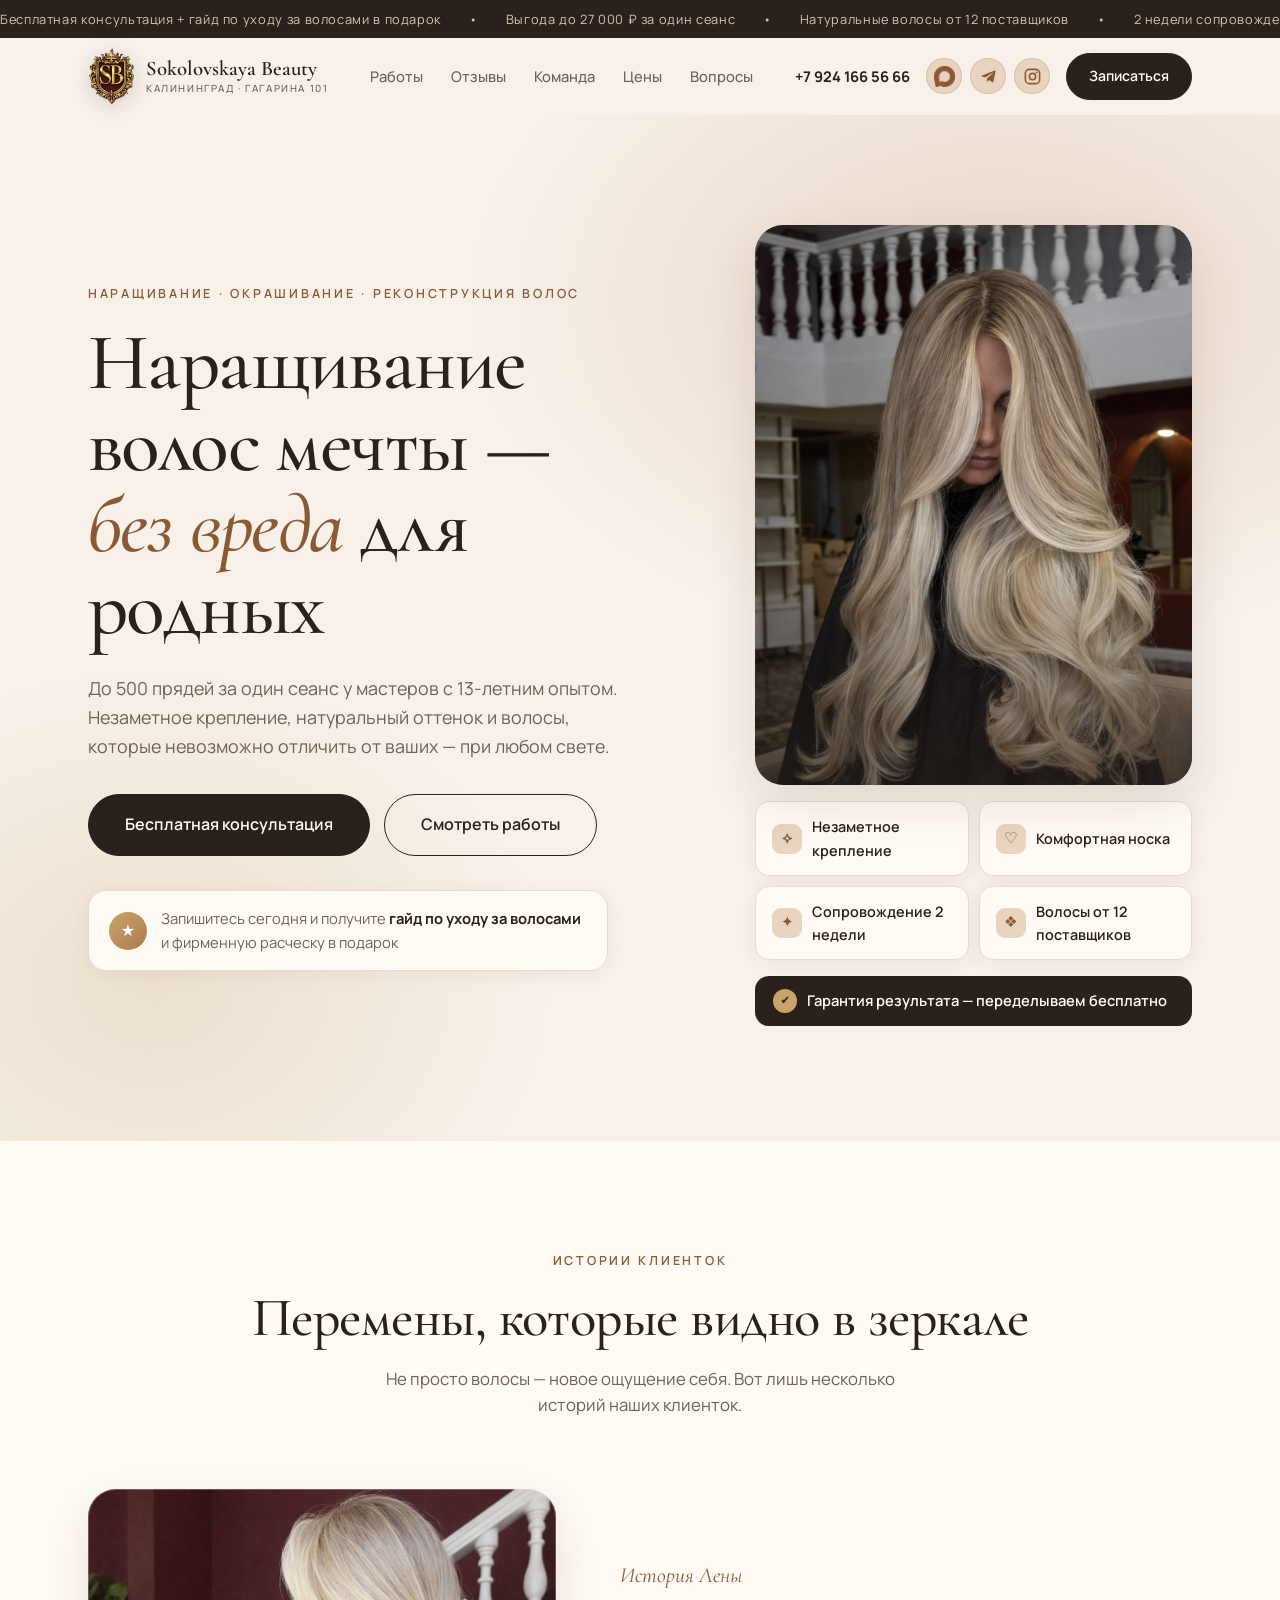
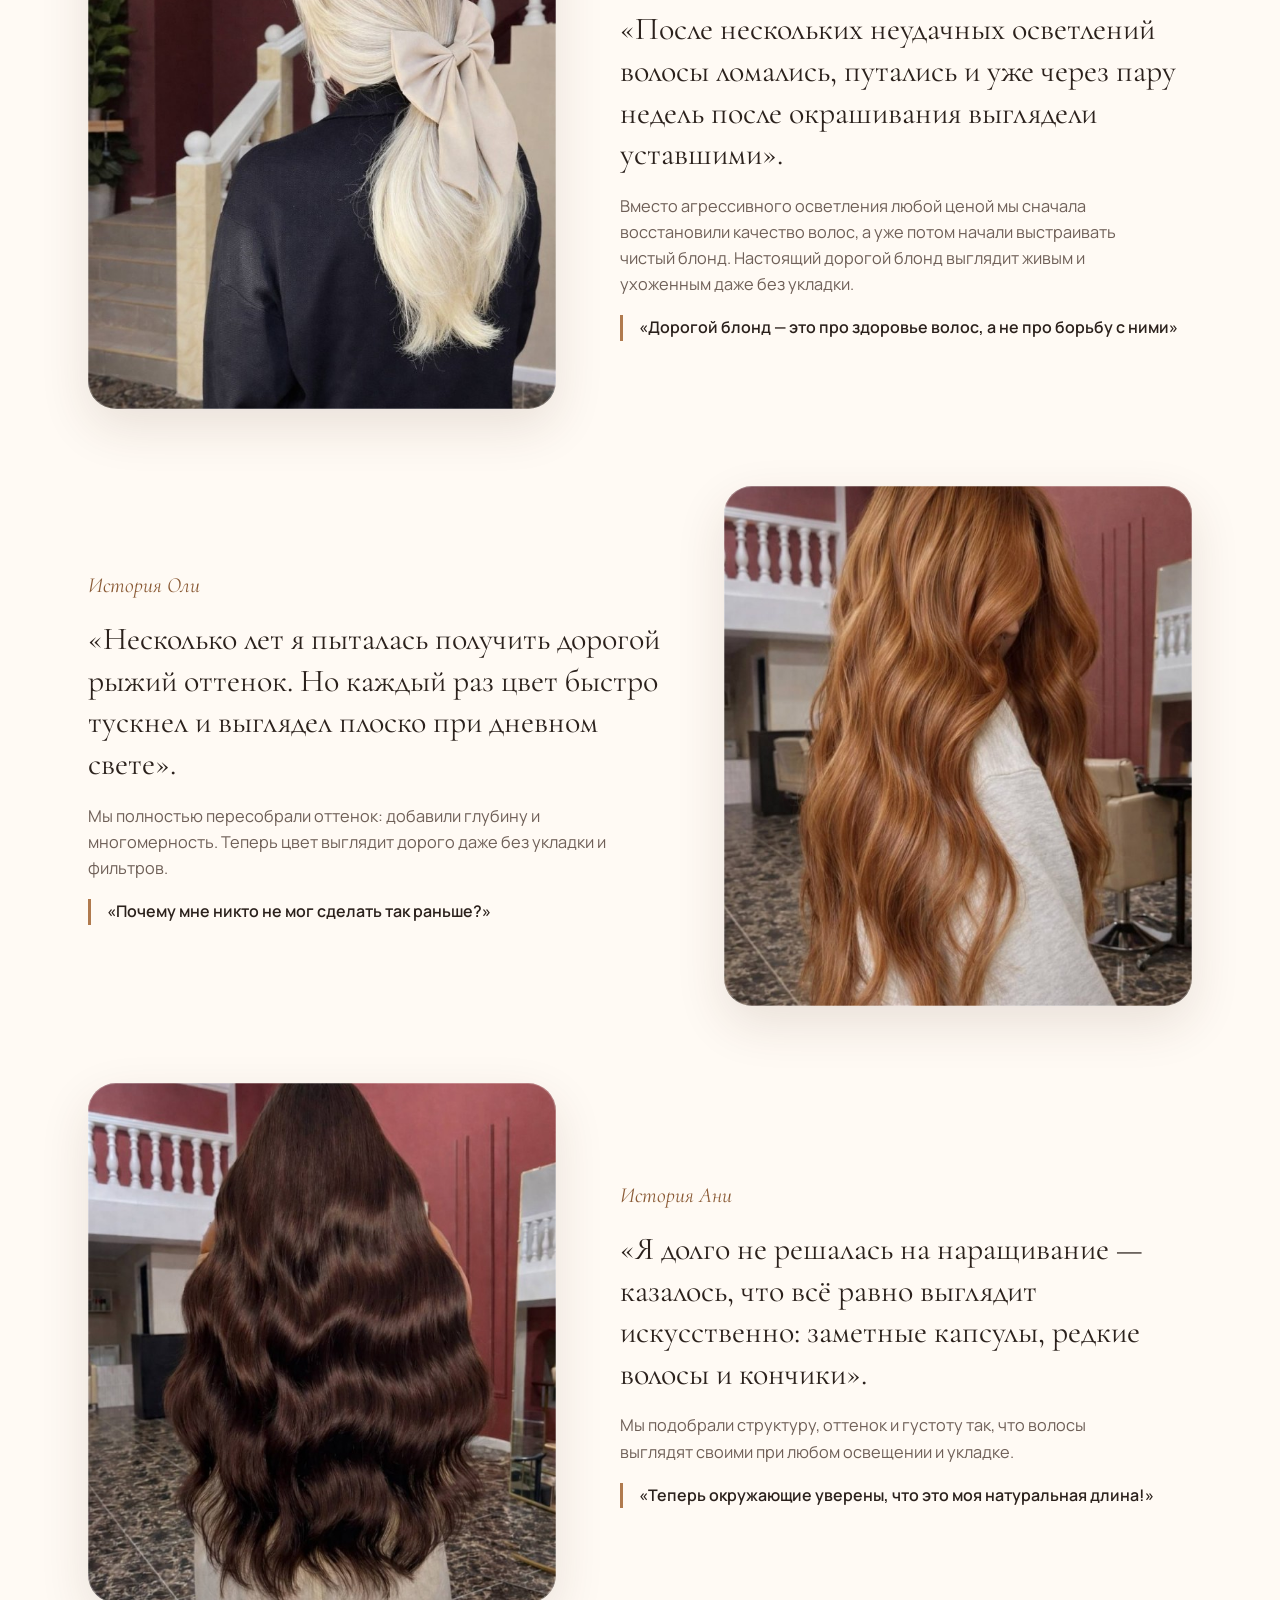
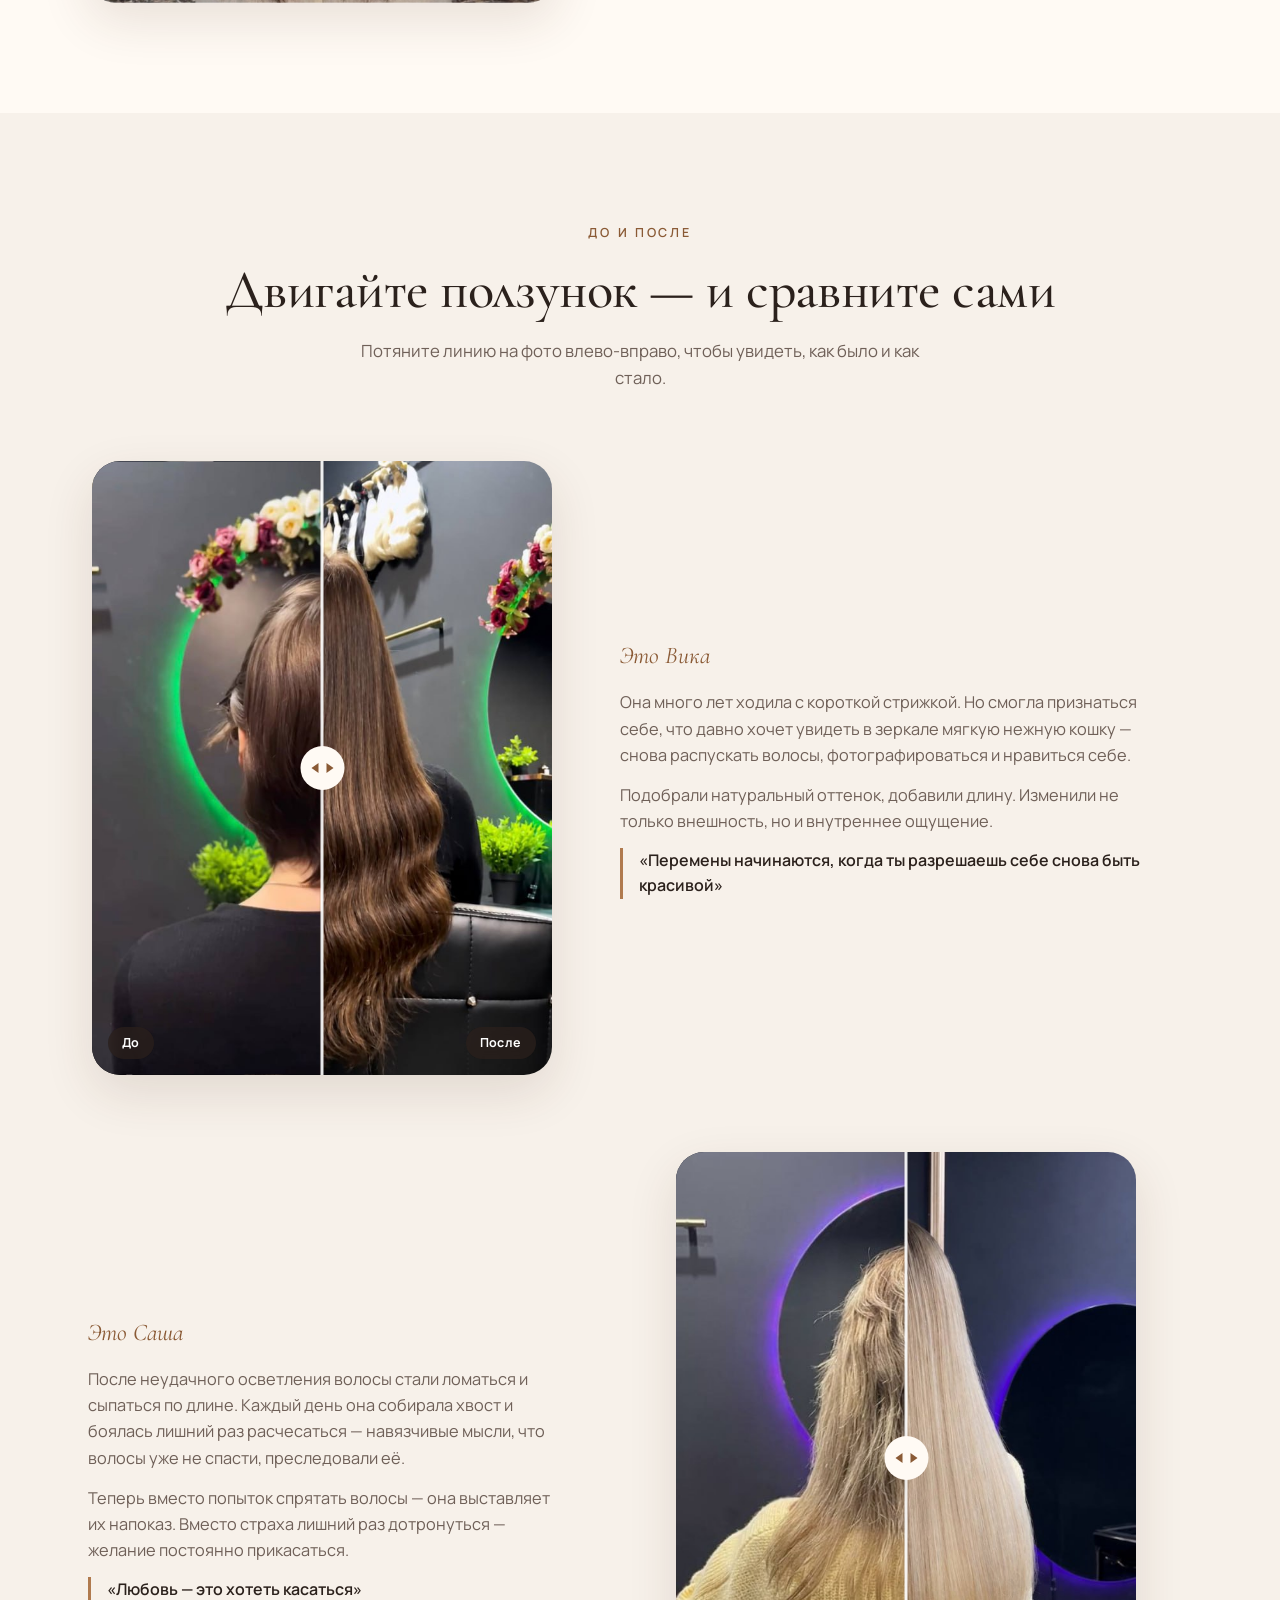
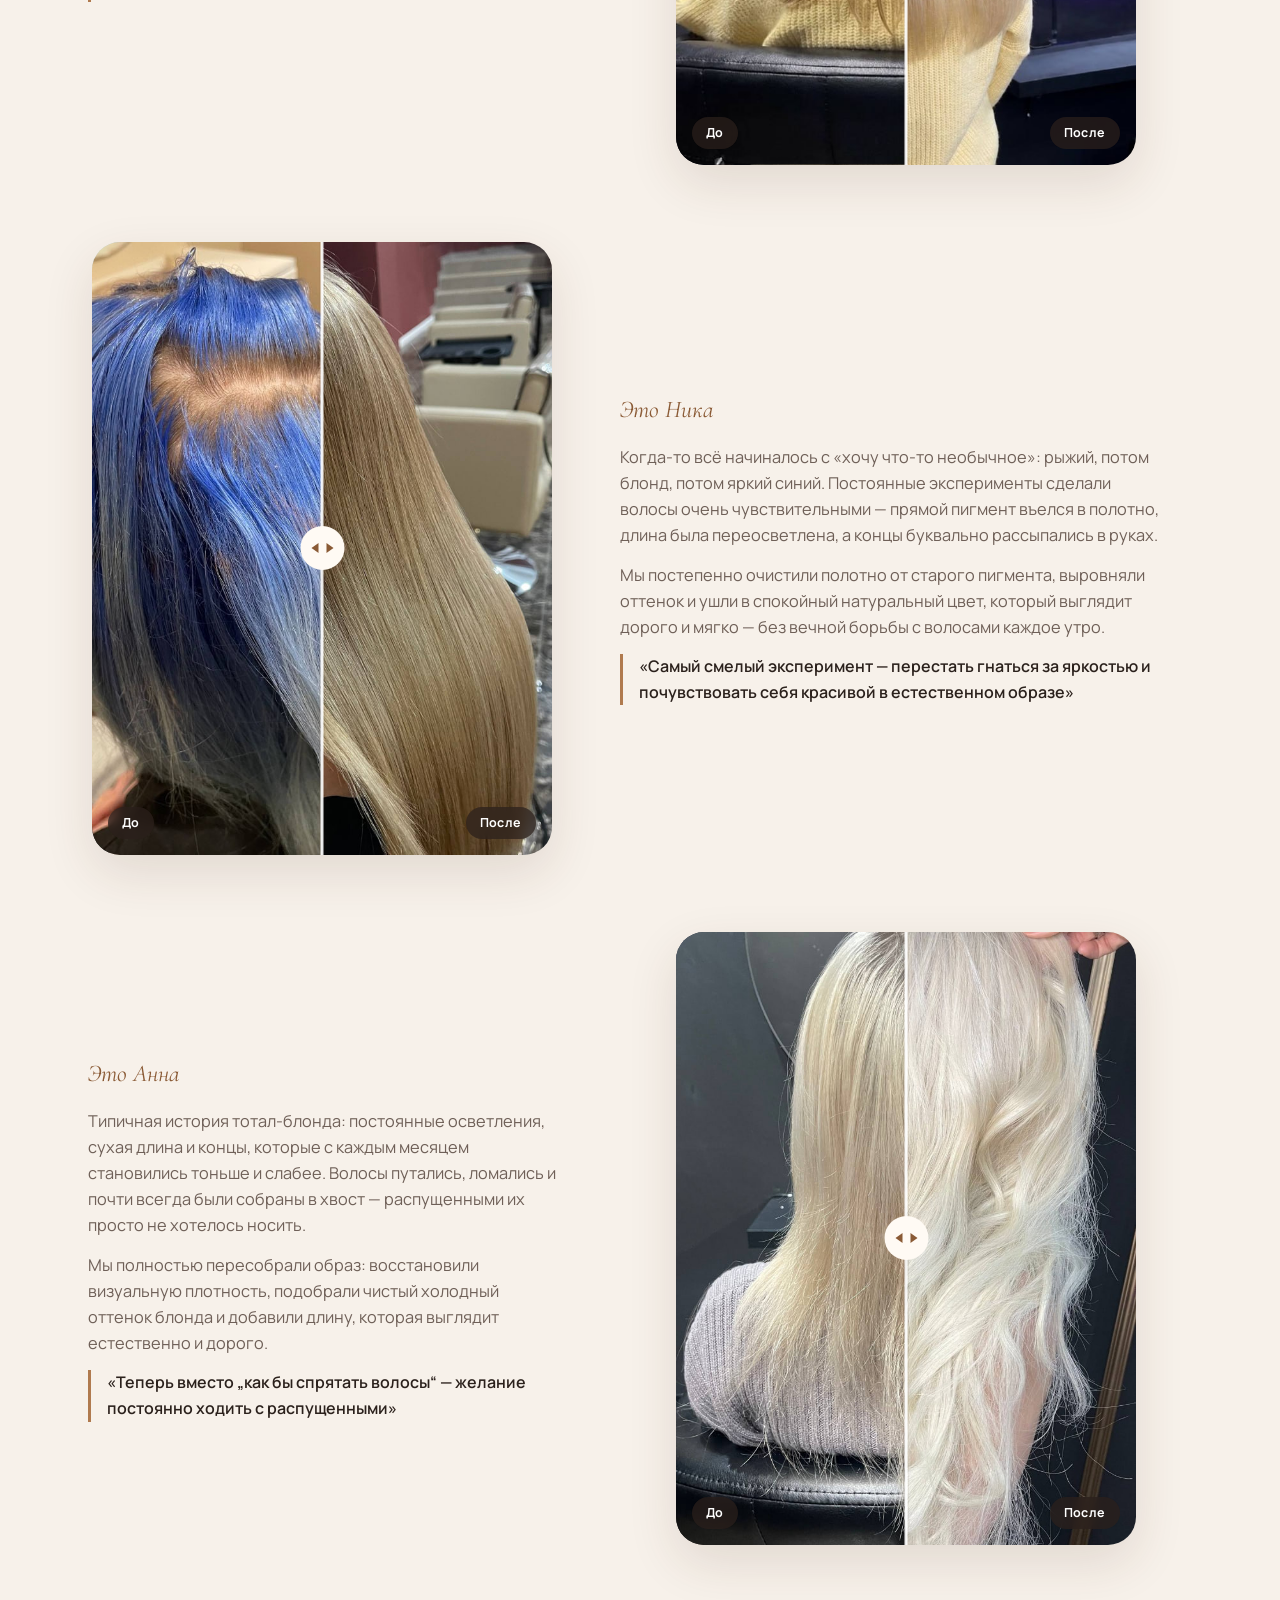
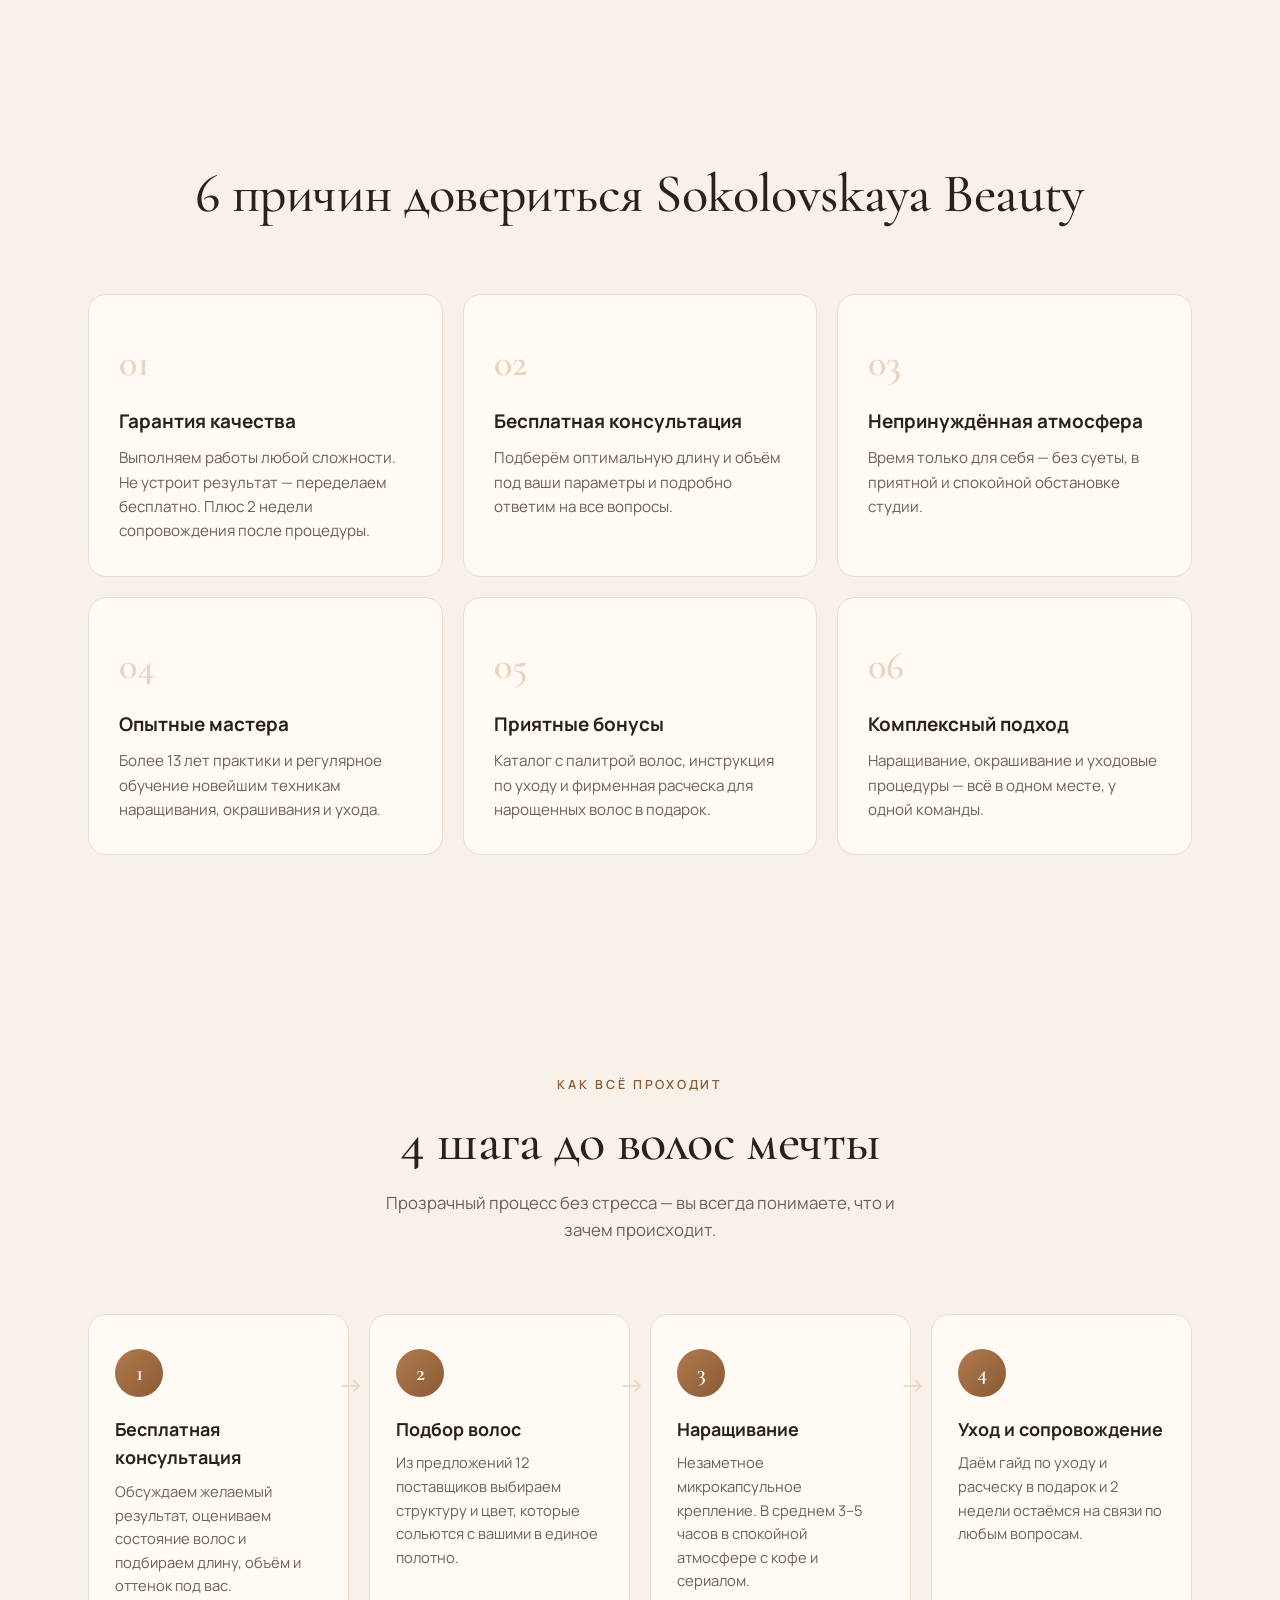
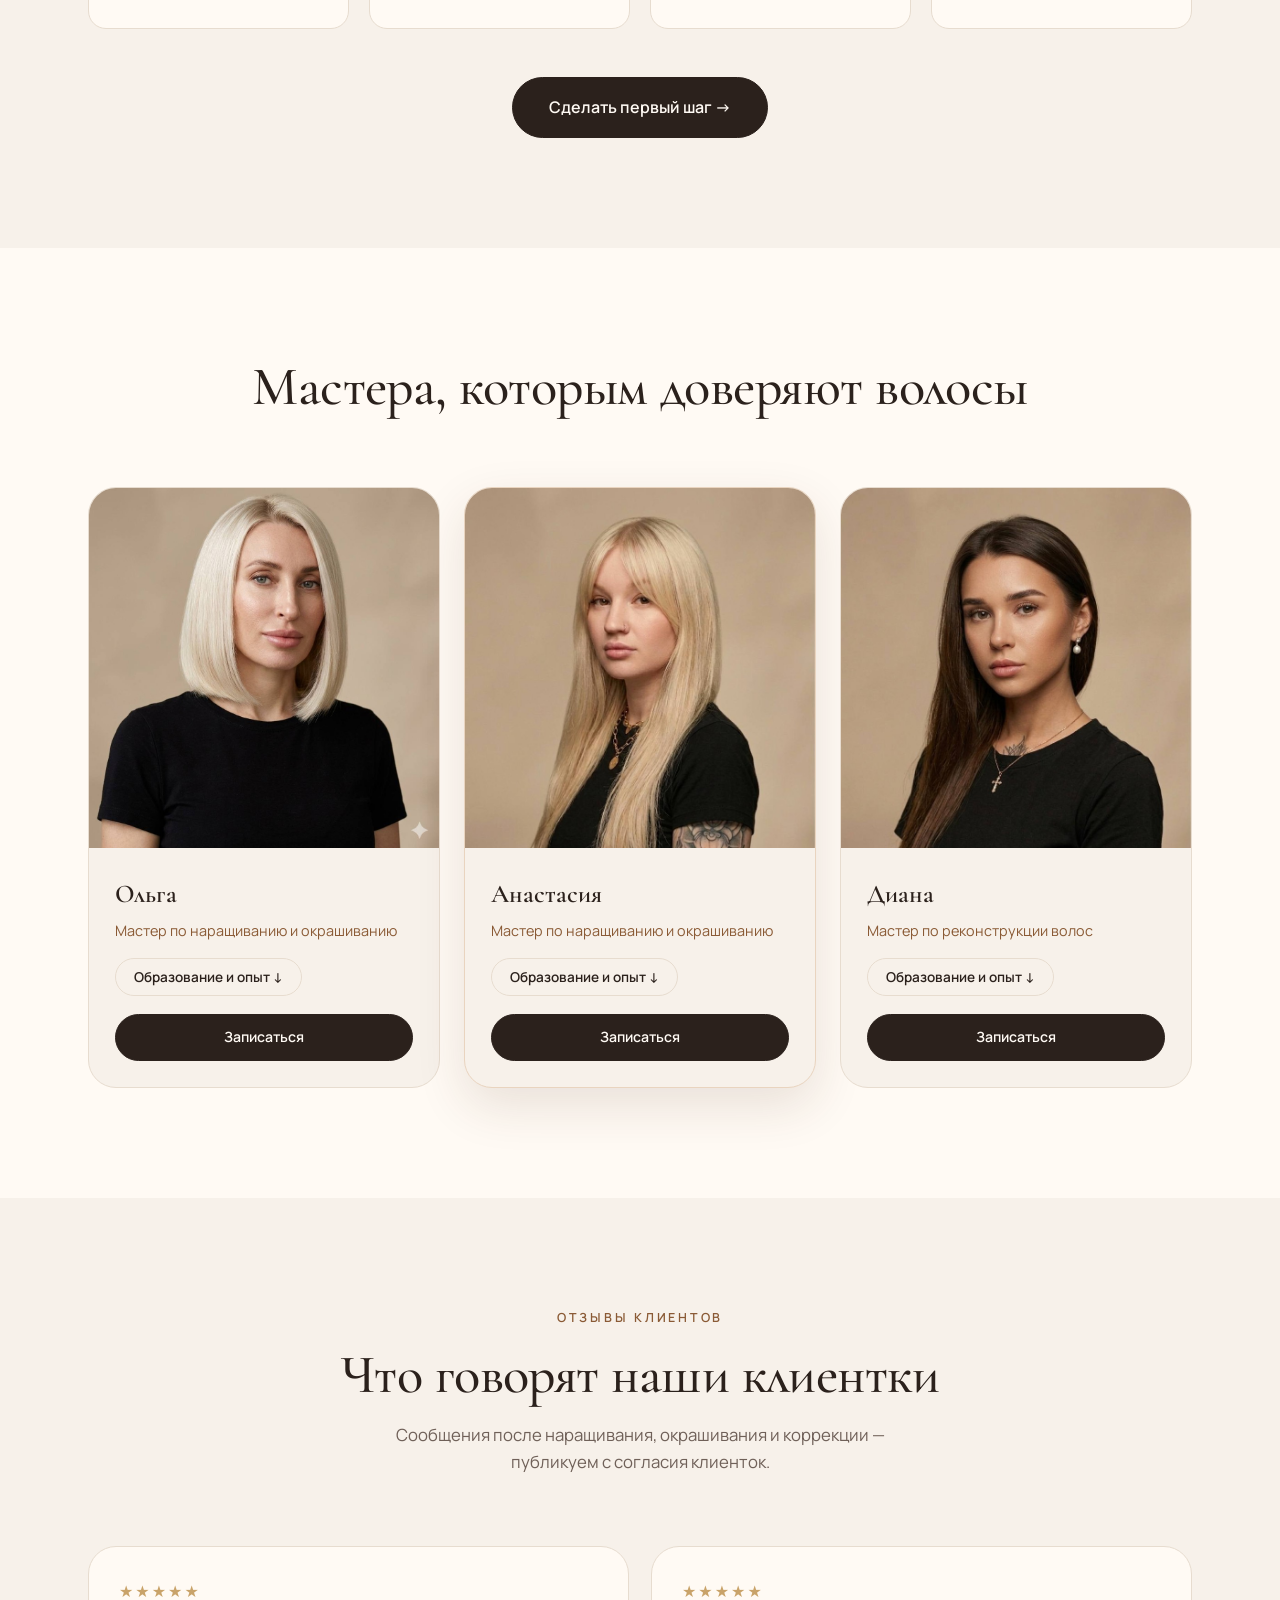
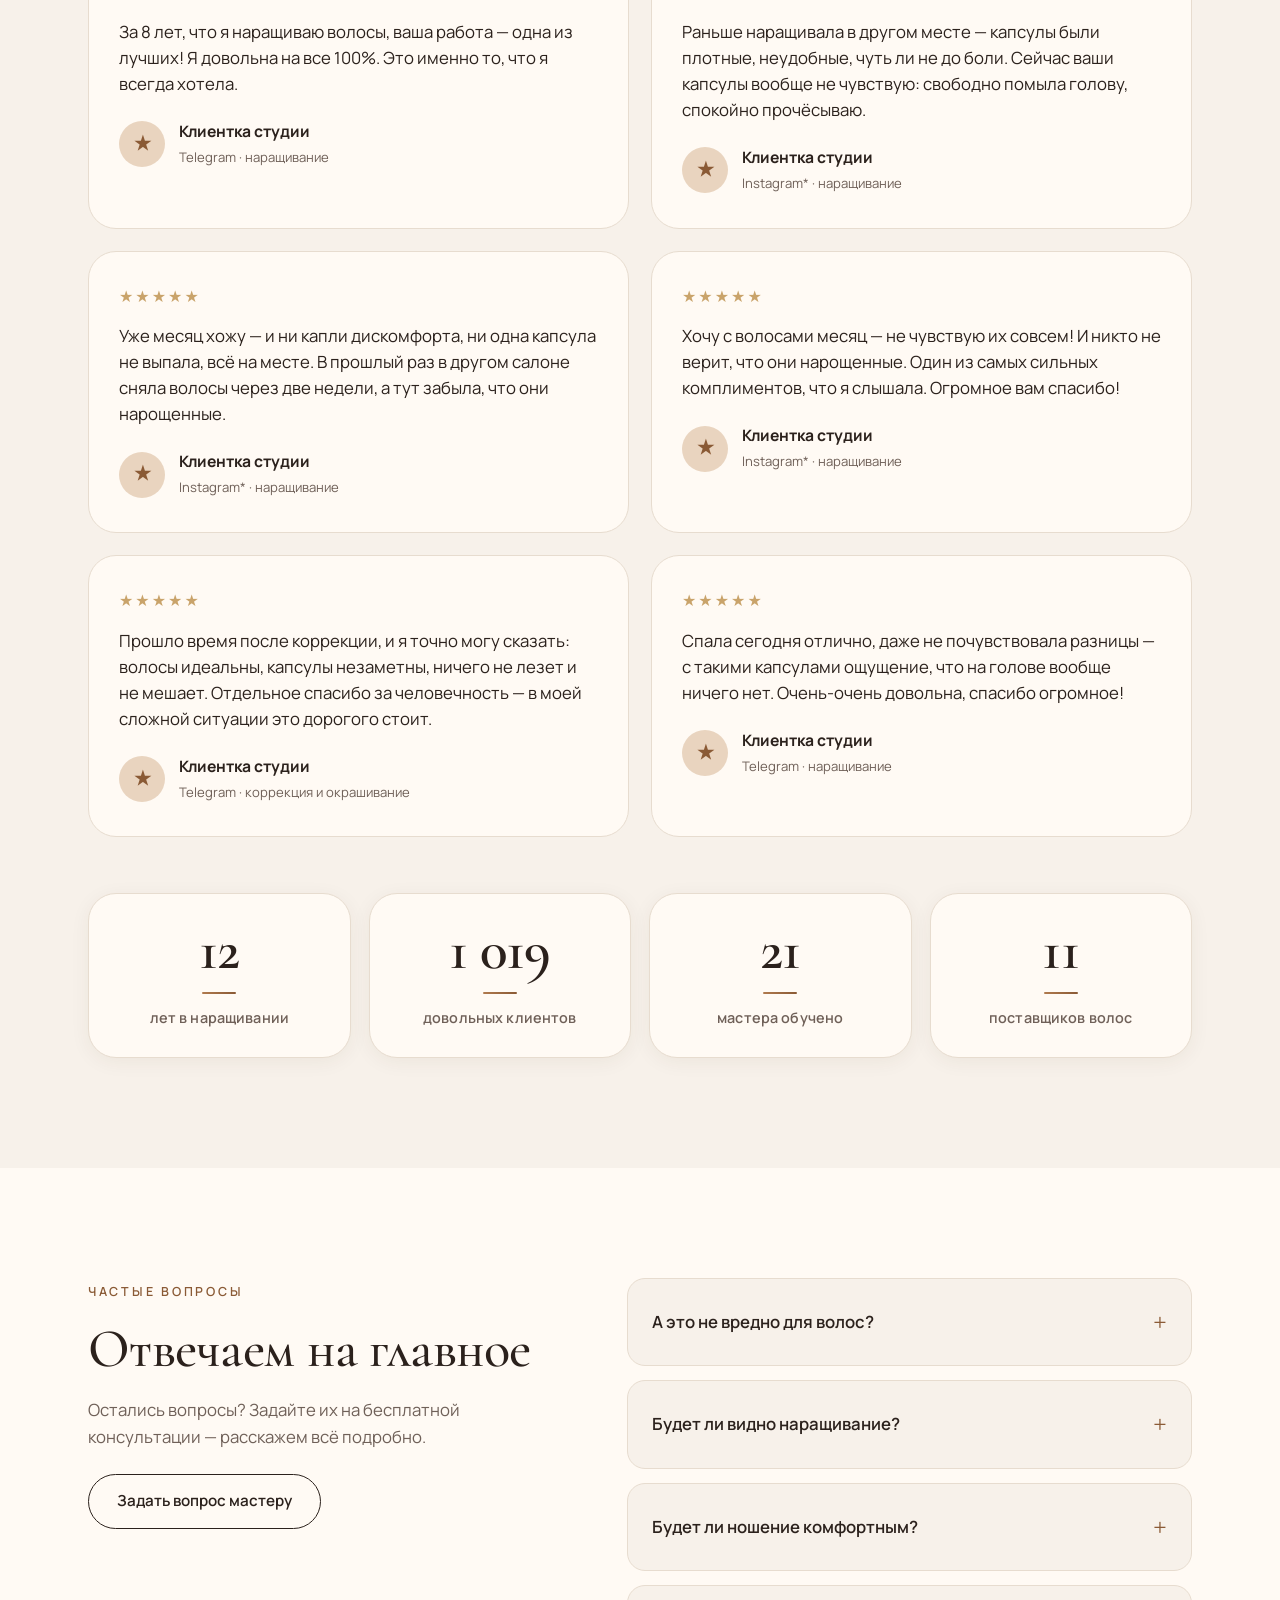
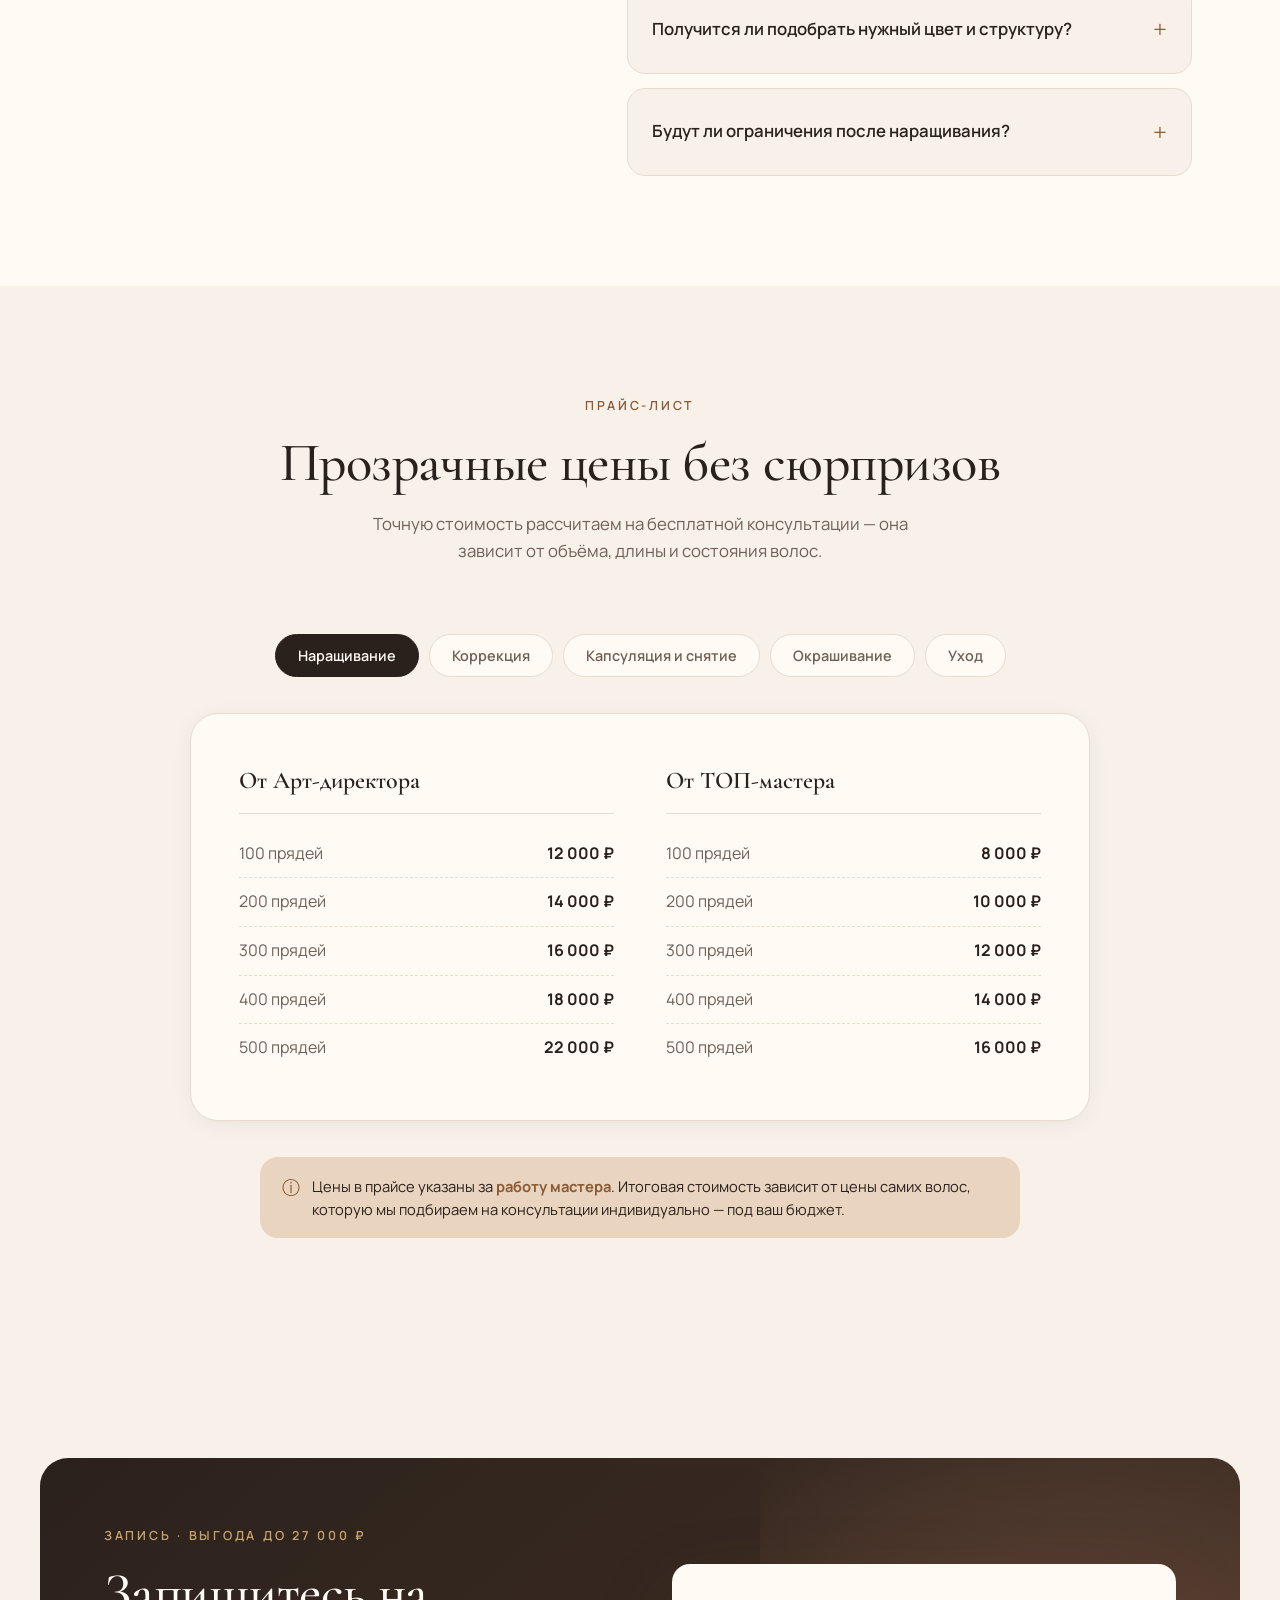
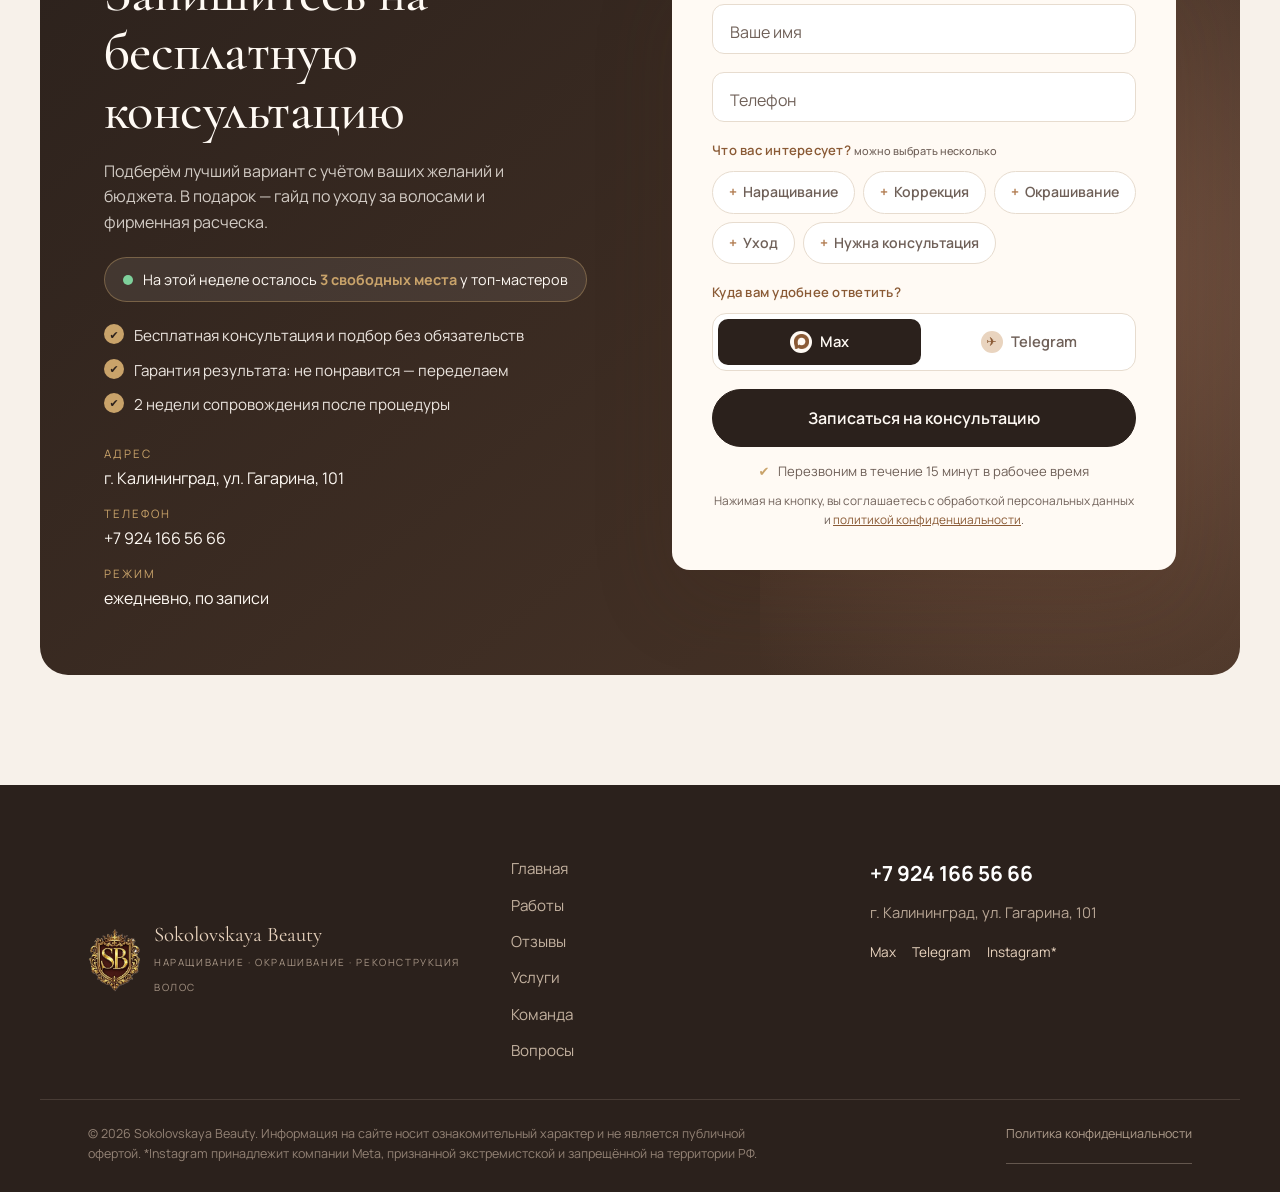
==== commit fb4e34f8: "Content & mobile UX tweaks - Hide redundant back-to-top button on mobile - Hero bullet 2: "Комфортна" ====
--- a/index.html
+++ b/index.html
@@ -32,7 +32,7 @@
   <link rel="preconnect" href="https://fonts.googleapis.com" />
   <link rel="preconnect" href="https://fonts.gstatic.com" crossorigin />
   <link href="https://fonts.googleapis.com/css2?family=Cormorant+Garamond:ital,wght@0,400;0,500;0,600;1,400&family=Manrope:wght@300;400;500;600;700;800&display=swap" rel="stylesheet" />
-  <link rel="stylesheet" href="styles.css?v=8" />
+  <link rel="stylesheet" href="styles.css?v=9" />
 
   <!-- Структурированные данные: HairSalon + FAQ -->
   <script type="application/ld+json">
@@ -204,7 +204,7 @@
         <div class="hero__photo" role="img" aria-label="Результат наращивания: длинные густые волосы с локонами" style="background-image:url('assets/hero-main.png')"></div>
         <div class="hero__features">
           <div class="hero__feature"><span class="hero__feature-ic">⟡</span> Незаметное крепление</div>
-          <div class="hero__feature"><span class="hero__feature-ic">♡</span> Ношение без неудобств</div>
+          <div class="hero__feature"><span class="hero__feature-ic">♡</span> Комфортная носка</div>
           <div class="hero__feature"><span class="hero__feature-ic">✦</span> Сопровождение 2 недели</div>
           <div class="hero__feature"><span class="hero__feature-ic">❖</span> Волосы от 12 поставщиков</div>
         </div>
@@ -265,7 +265,7 @@
   <section class="ba" id="before-after">
     <div class="container">
       <div class="section-head reveal">
-        <span class="eyebrow eyebrow--center">Кейсы: до и после</span>
+        <span class="eyebrow eyebrow--center">До и после</span>
         <h2 class="section-title">Двигайте ползунок — и сравните сами</h2>
         <p class="section-sub">Потяните линию на фото влево-вправо, чтобы увидеть, как было и как стало.</p>
       </div>
@@ -406,7 +406,7 @@
         <div class="process-step reveal">
           <span class="process-step__no">2</span>
           <h3>Подбор волос</h3>
-          <p>Из материалов 12 поставщиков выбираем структуру и цвет, которые сольются с вашими в единое полотно.</p>
+          <p>Из предложений 12 поставщиков выбираем структуру и цвет, которые сольются с вашими в единое полотно.</p>
         </div>
         <div class="process-step reveal">
           <span class="process-step__no">3</span>
@@ -420,7 +420,7 @@
         </div>
       </div>
       <div class="process-cta reveal">
-        <a href="#contact" class="btn btn--lg">Сделать первый шаг</a>
+        <a href="#contact" class="btn btn--lg">Сделать первый шаг&nbsp;→</a>
       </div>
     </div>
   </section>
@@ -456,7 +456,7 @@
             <div class="member__bio">
               <p><b>Окрашивание волос:</b><br />2020 — обучение колористике у Иветты Алехиной.<br />2020 — курс «Выход из тёмного в блонд» у Иветты Алехиной.<br />2022 — обучение технике HandTouch в Hairsekta.<br />2024 — повышение квалификации у Спартака по техникам выхода из чёрного и сложным техникам окрашивания.</p>
               <p><b>Наращивание волос:</b><br />2014 — базовое обучение в RVH.<br />2019 — повышение квалификации в «86 Волос» и Feniks Hair.<br />2020 — обучение биоленточному наращиванию волос в Feniks Hair.<br />2020 — обучение у Марины Сотиной и Bog Volos School.<br />2021 — повышение квалификации в Wowvolosy.</p>
-              <p><b>Восстановление и уходы:</b><br />2021 — обучение «Ботокс волос, кератин и SOS-восстановление» у Maru&nbsp;S.<br />2022 — повышение квалификации до уровня топ-мастера: миксы питания, SPA-пилинг уход, ботокс и кератин у Maru&nbsp;S.</p>
+              <p><b>Восстановление и уход:</b><br />2021 — обучение «Ботокс волос, кератин и SOS-восстановление» у Maru&nbsp;S.<br />2022 — повышение квалификации до уровня топ-мастера: миксы питания, SPA-пилинг уход, ботокс и кератин у Maru&nbsp;S.</p>
             </div>
             <a href="#contact" class="btn btn--small member__cta">Записаться</a>
           </div>
@@ -549,8 +549,8 @@
           <span class="stat-card__label">довольных клиентов</span>
         </div>
         <div class="stat-card">
-          <span class="stat-card__num" data-count="11">0</span>
-          <span class="stat-card__label">мастеров обучили</span>
+          <span class="stat-card__num" data-count="23">0</span>
+          <span class="stat-card__label">мастера обучено</span>
         </div>
         <div class="stat-card">
           <span class="stat-card__num" data-count="12">0</span>
@@ -608,7 +608,7 @@
         <button class="price-tab" data-tab="cor">Коррекция</button>
         <button class="price-tab" data-tab="add">Капсуляция и снятие</button>
         <button class="price-tab" data-tab="col">Окрашивание</button>
-        <button class="price-tab" data-tab="care">Уходы</button>
+        <button class="price-tab" data-tab="care">Уход</button>
       </div>
 
       <div class="price-panels reveal">
@@ -704,13 +704,14 @@
           </ul>
         </div>
 
-        <!-- Уходы -->
+        <!-- Уход -->
         <div class="price-panel" data-panel="care">
           <p class="price-note">Цены указаны для коротких / средних / длинных волос</p>
           <ul class="price-list price-list--wide">
             <li><span>Label</span><b>5 000 / 7 000 / 10 000 ₽</b></li>
             <li><span>Коллаген</span><b>5 000 / 7 000 / 10 000 ₽</b></li>
             <li><span>Ботокс / кератин</span><b>7 000 / 10 000 / 15 000 ₽</b></li>
+            <li><span>Нанопластика</span><b>7 000 / 10 000 / 15 000 ₽</b></li>
             <li><span>Холодное восстановление</span><b>6 000 / 8 000 / 10 000 ₽</b></li>
             <li><span>Пилинг</span><b>3 000 ₽</b></li>
           </ul>
--- a/styles.css
+++ b/styles.css
@@ -1068,6 +1068,9 @@
   /* Hide advantages block on mobile */
   .advantages { display: none; }
 
+  /* Back-to-top is redundant on mobile (swipe + floating CTA already cover it) */
+  .to-top { display: none; }
+
   /* Client stories open via button on mobile */
   .cases-toggle { display: flex; }
   .cases-list { display: none; }
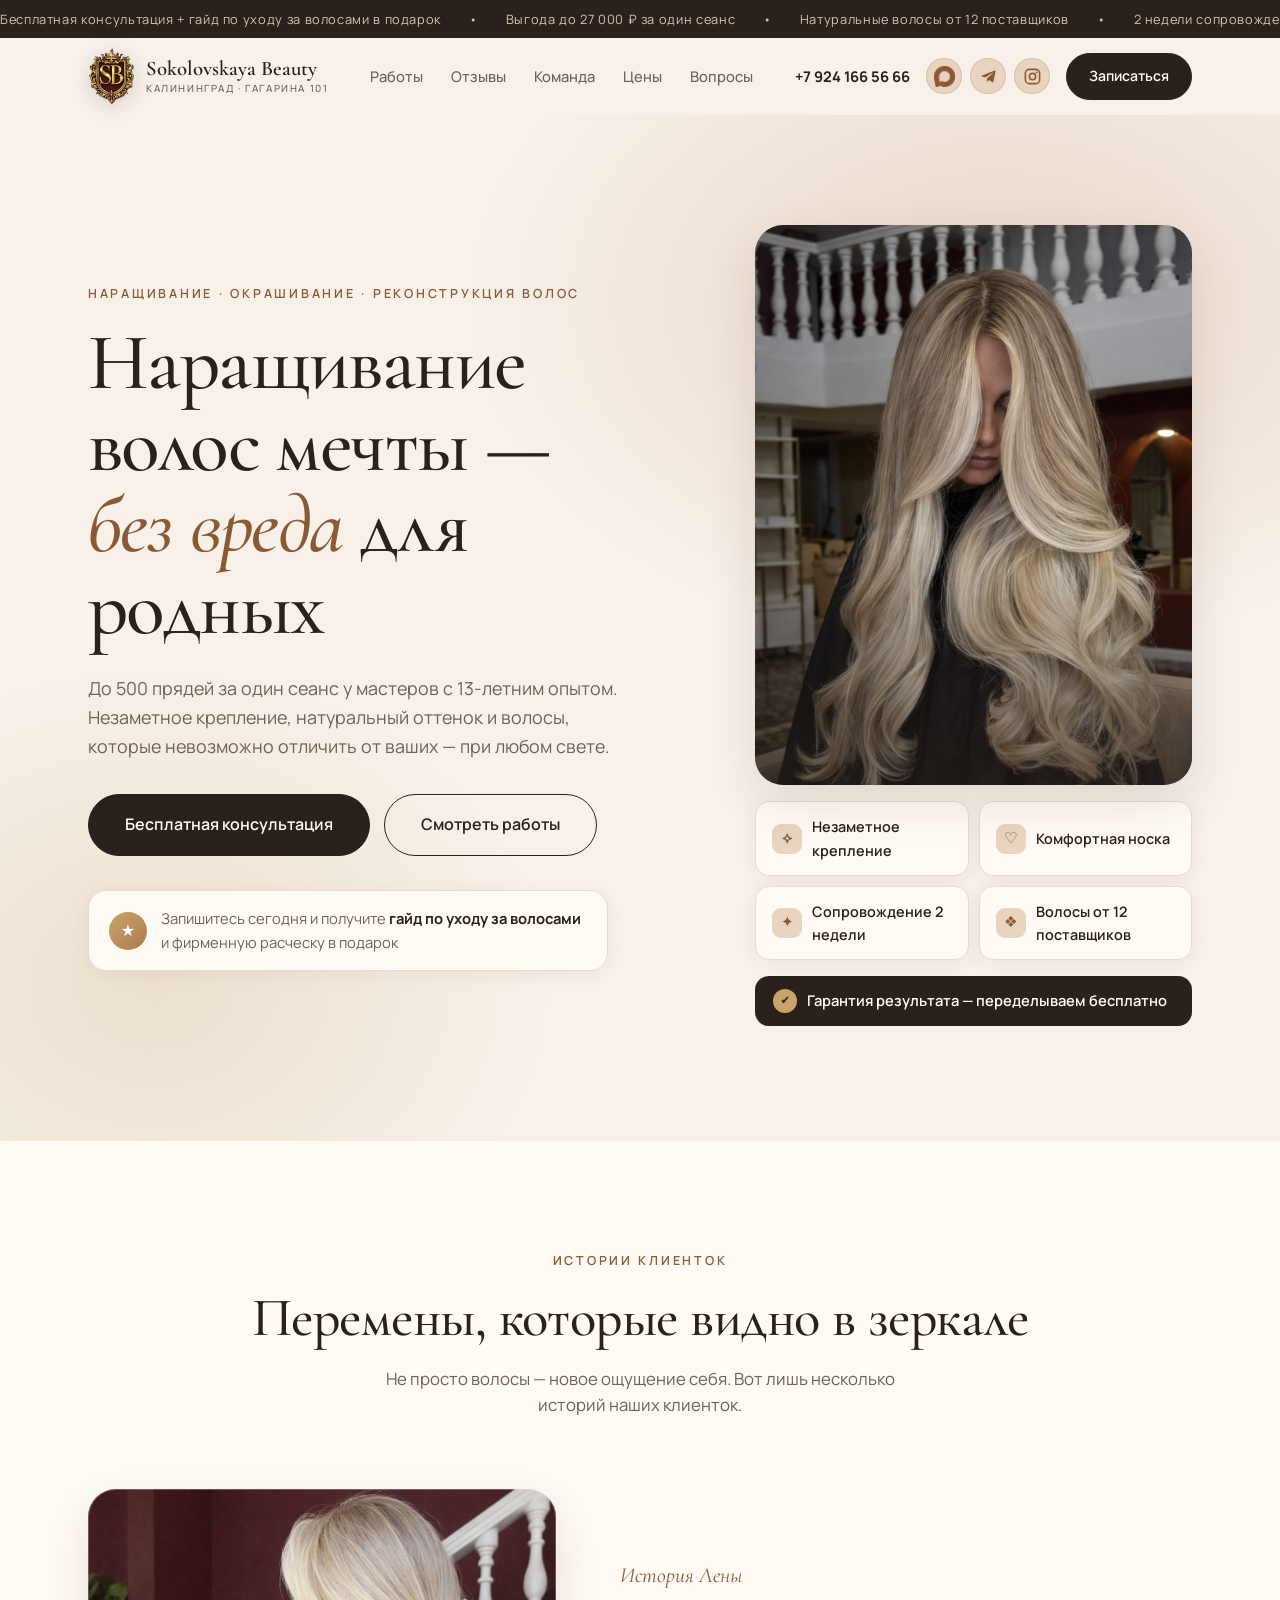
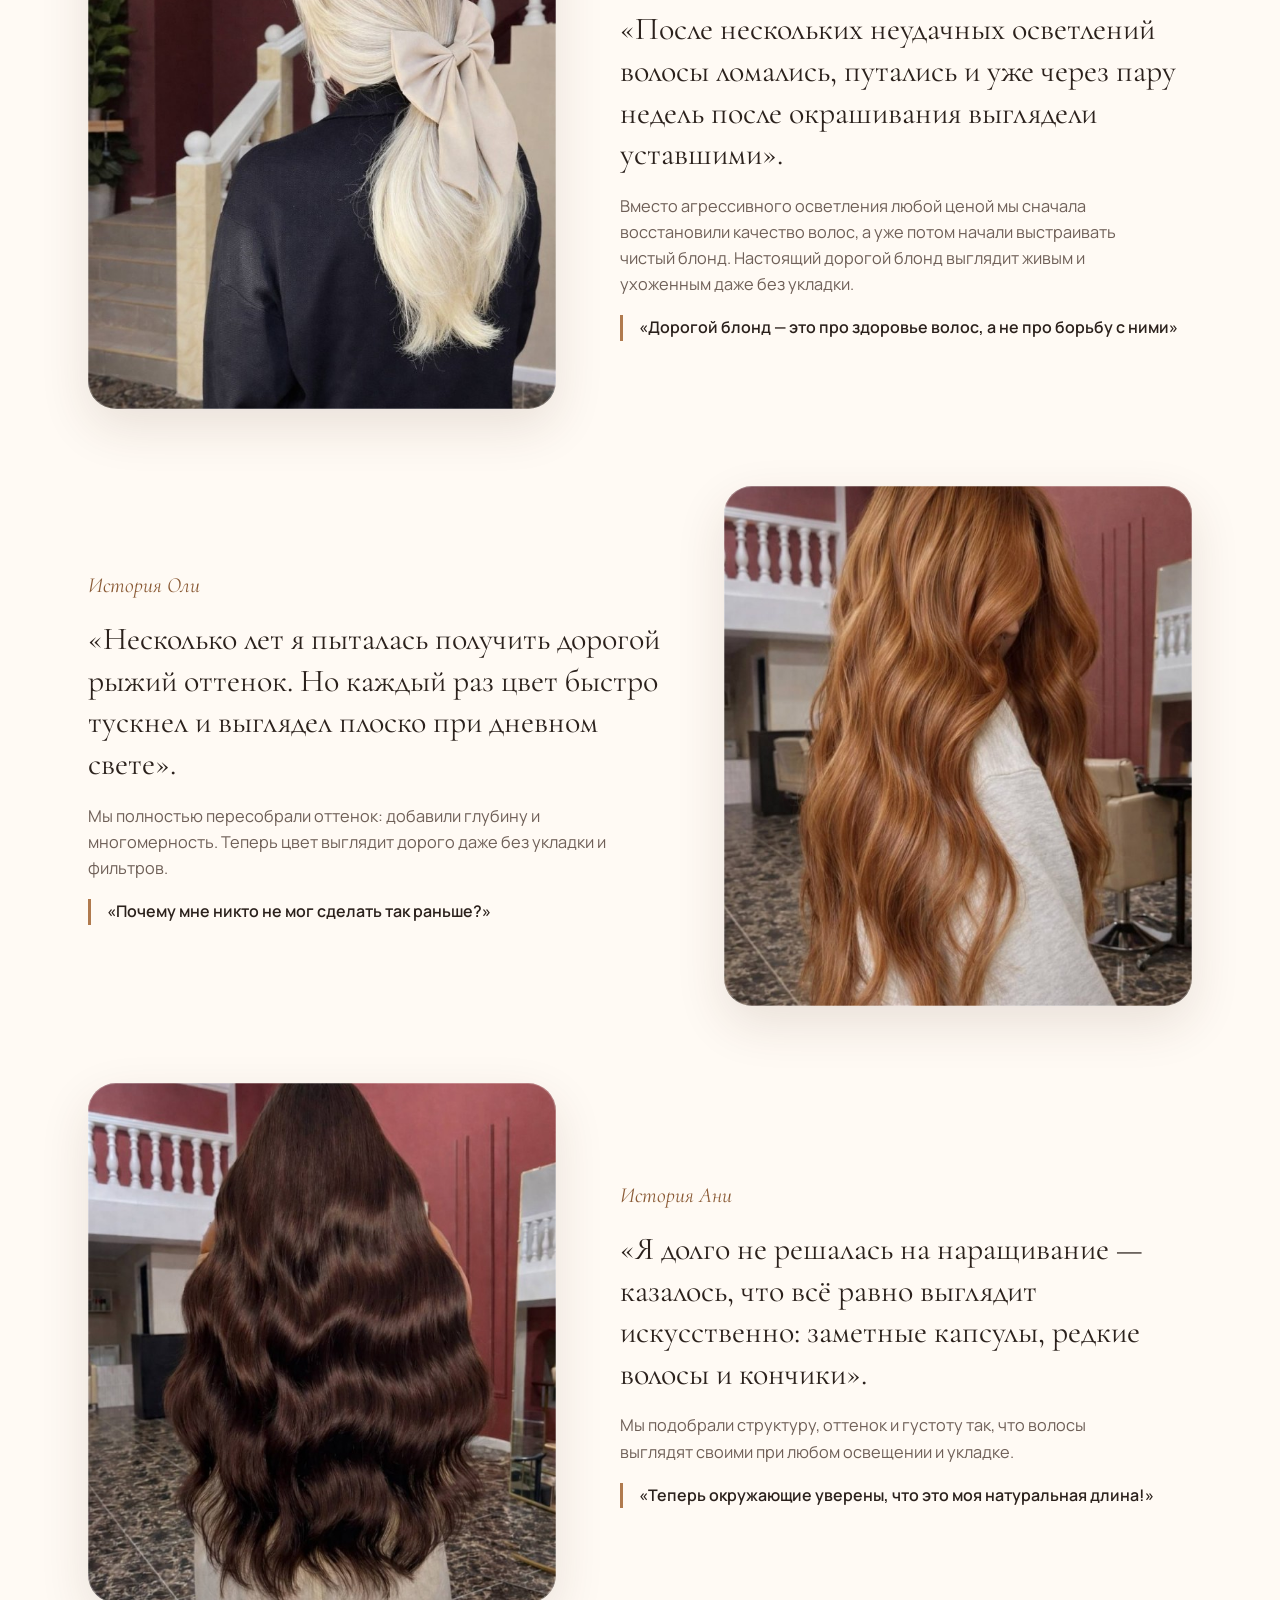
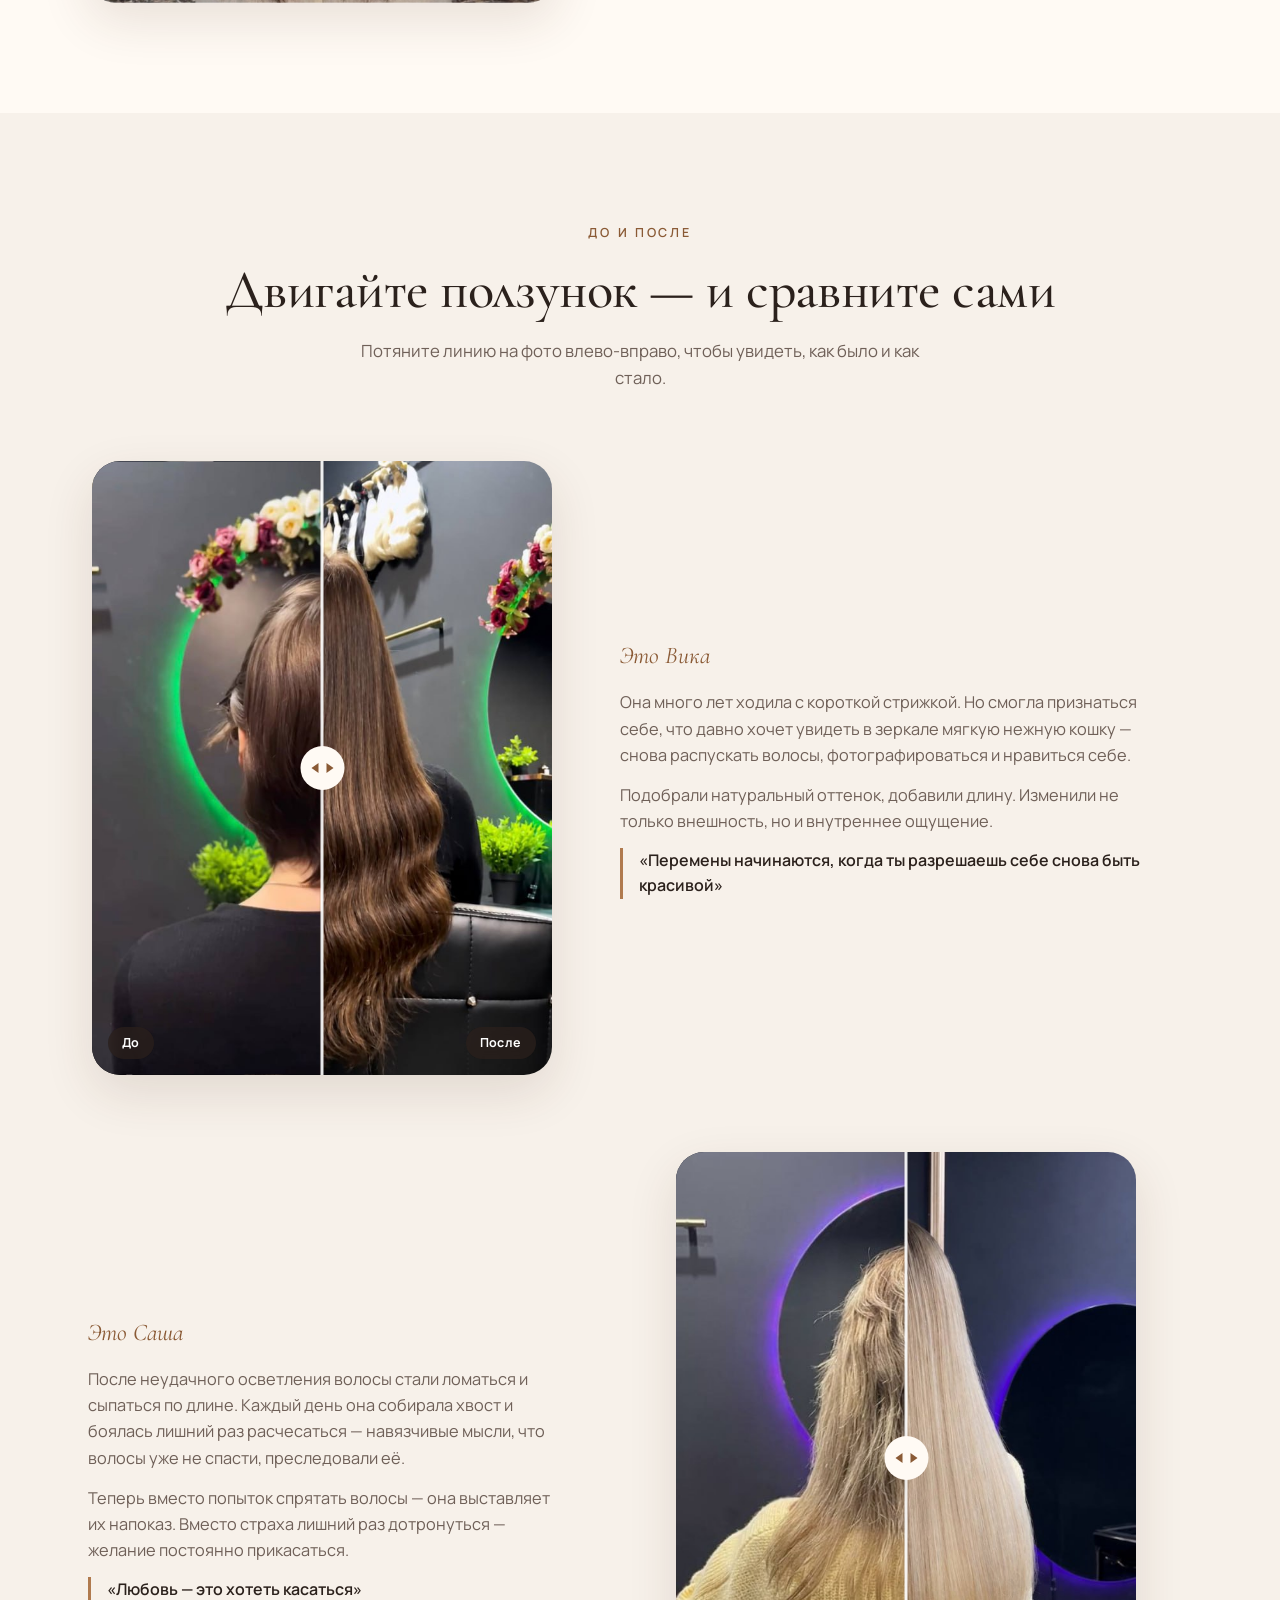
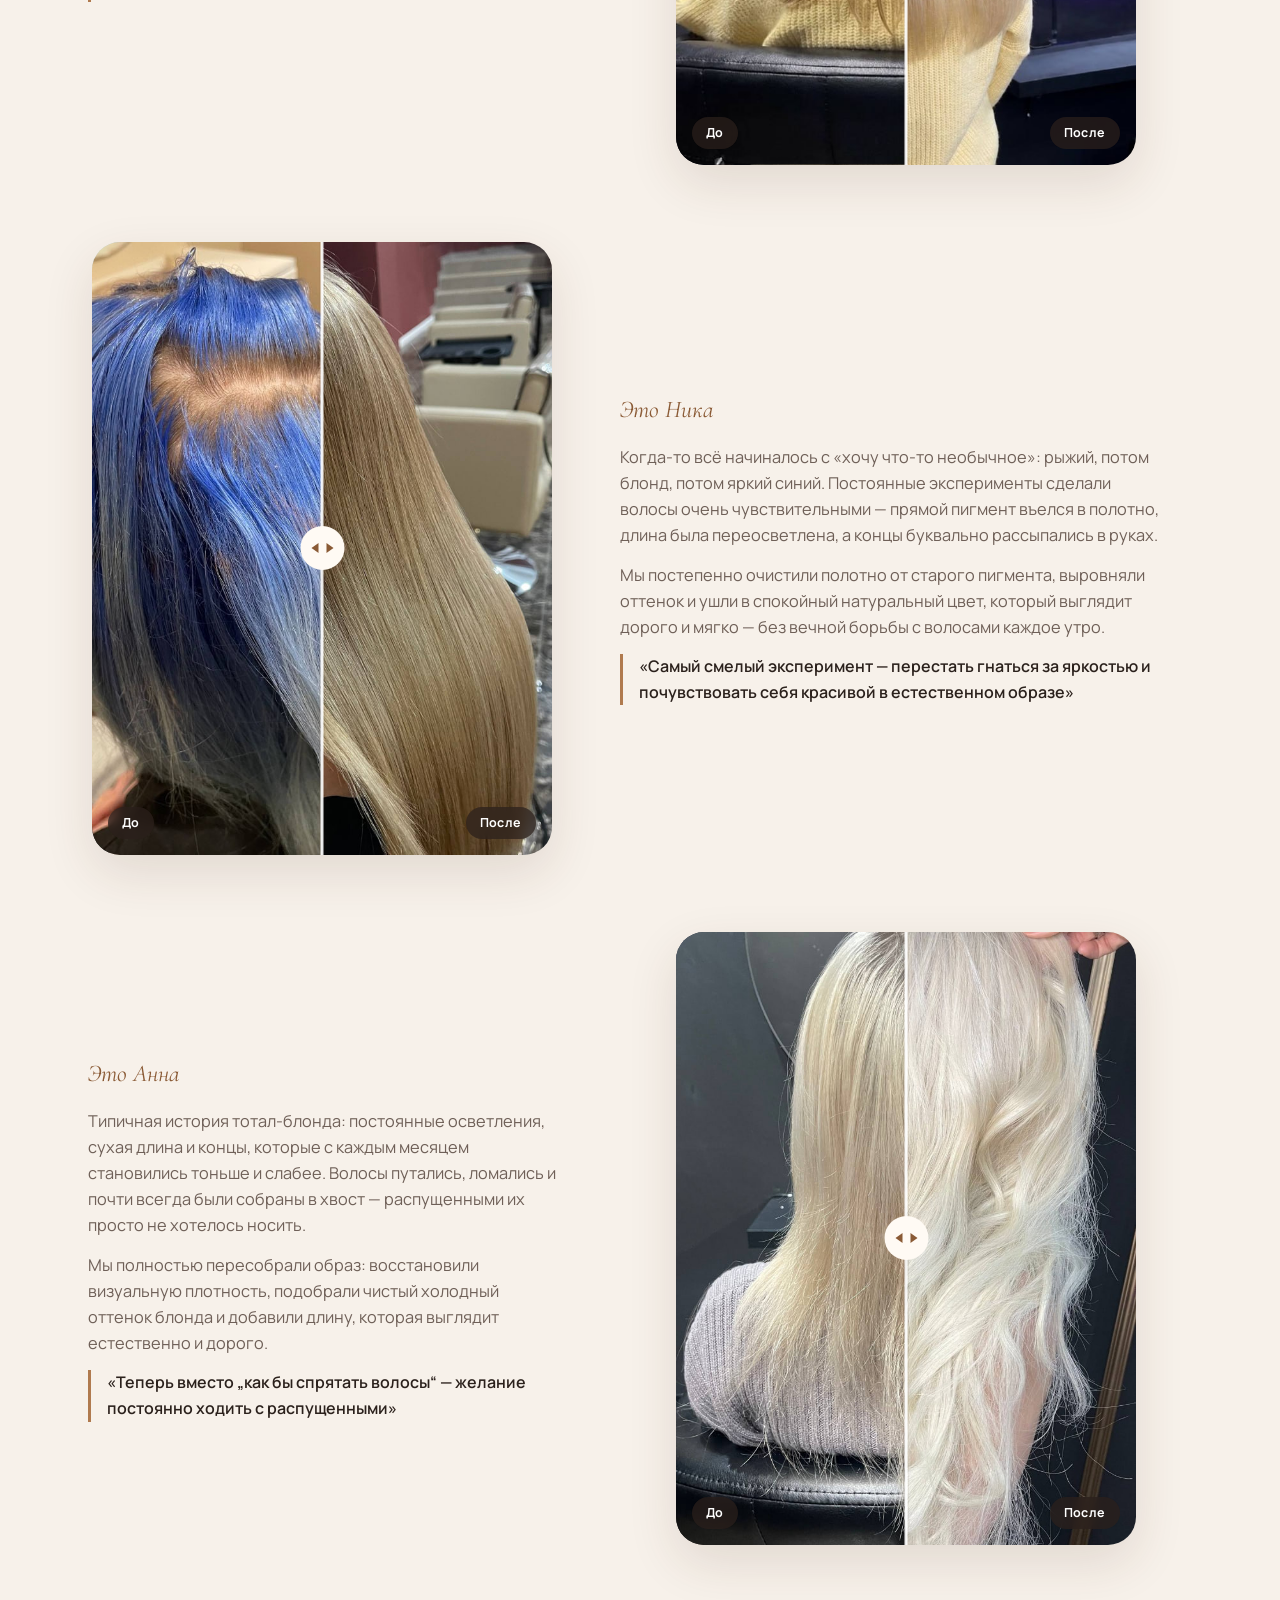
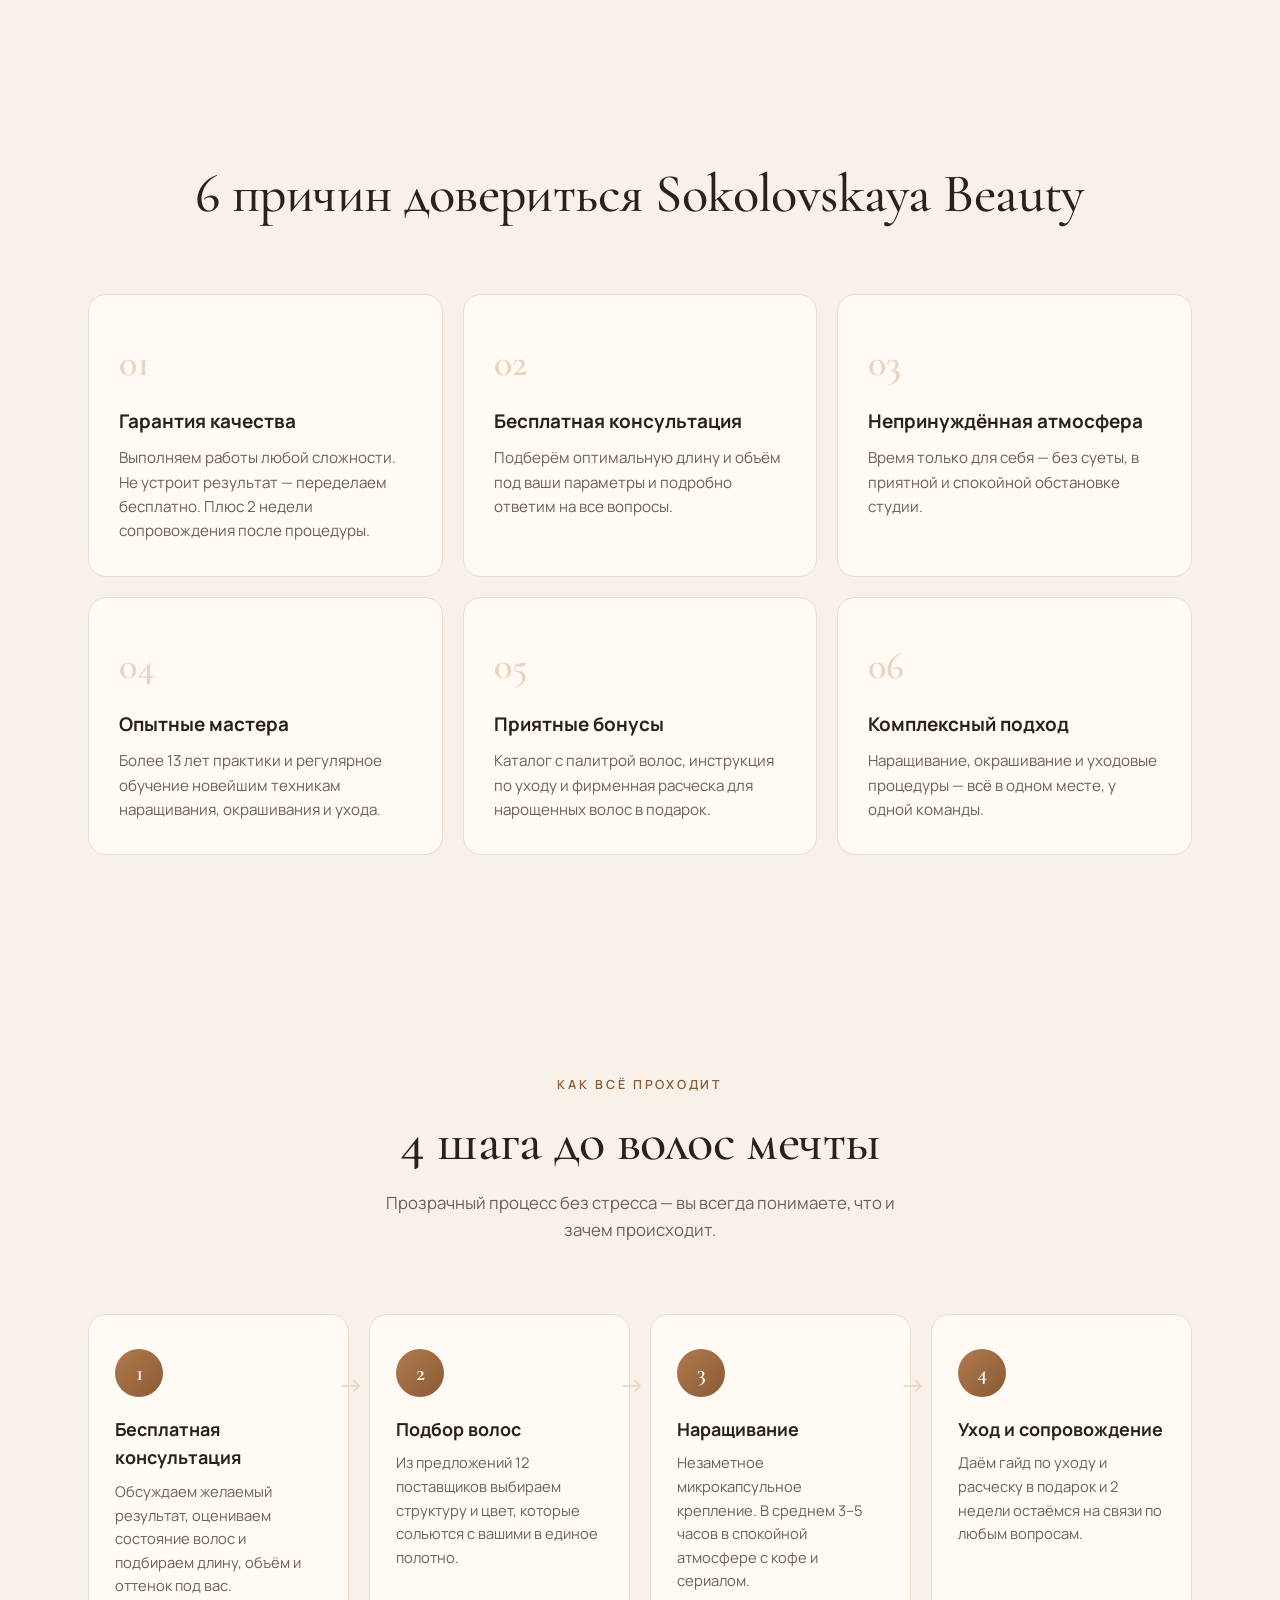
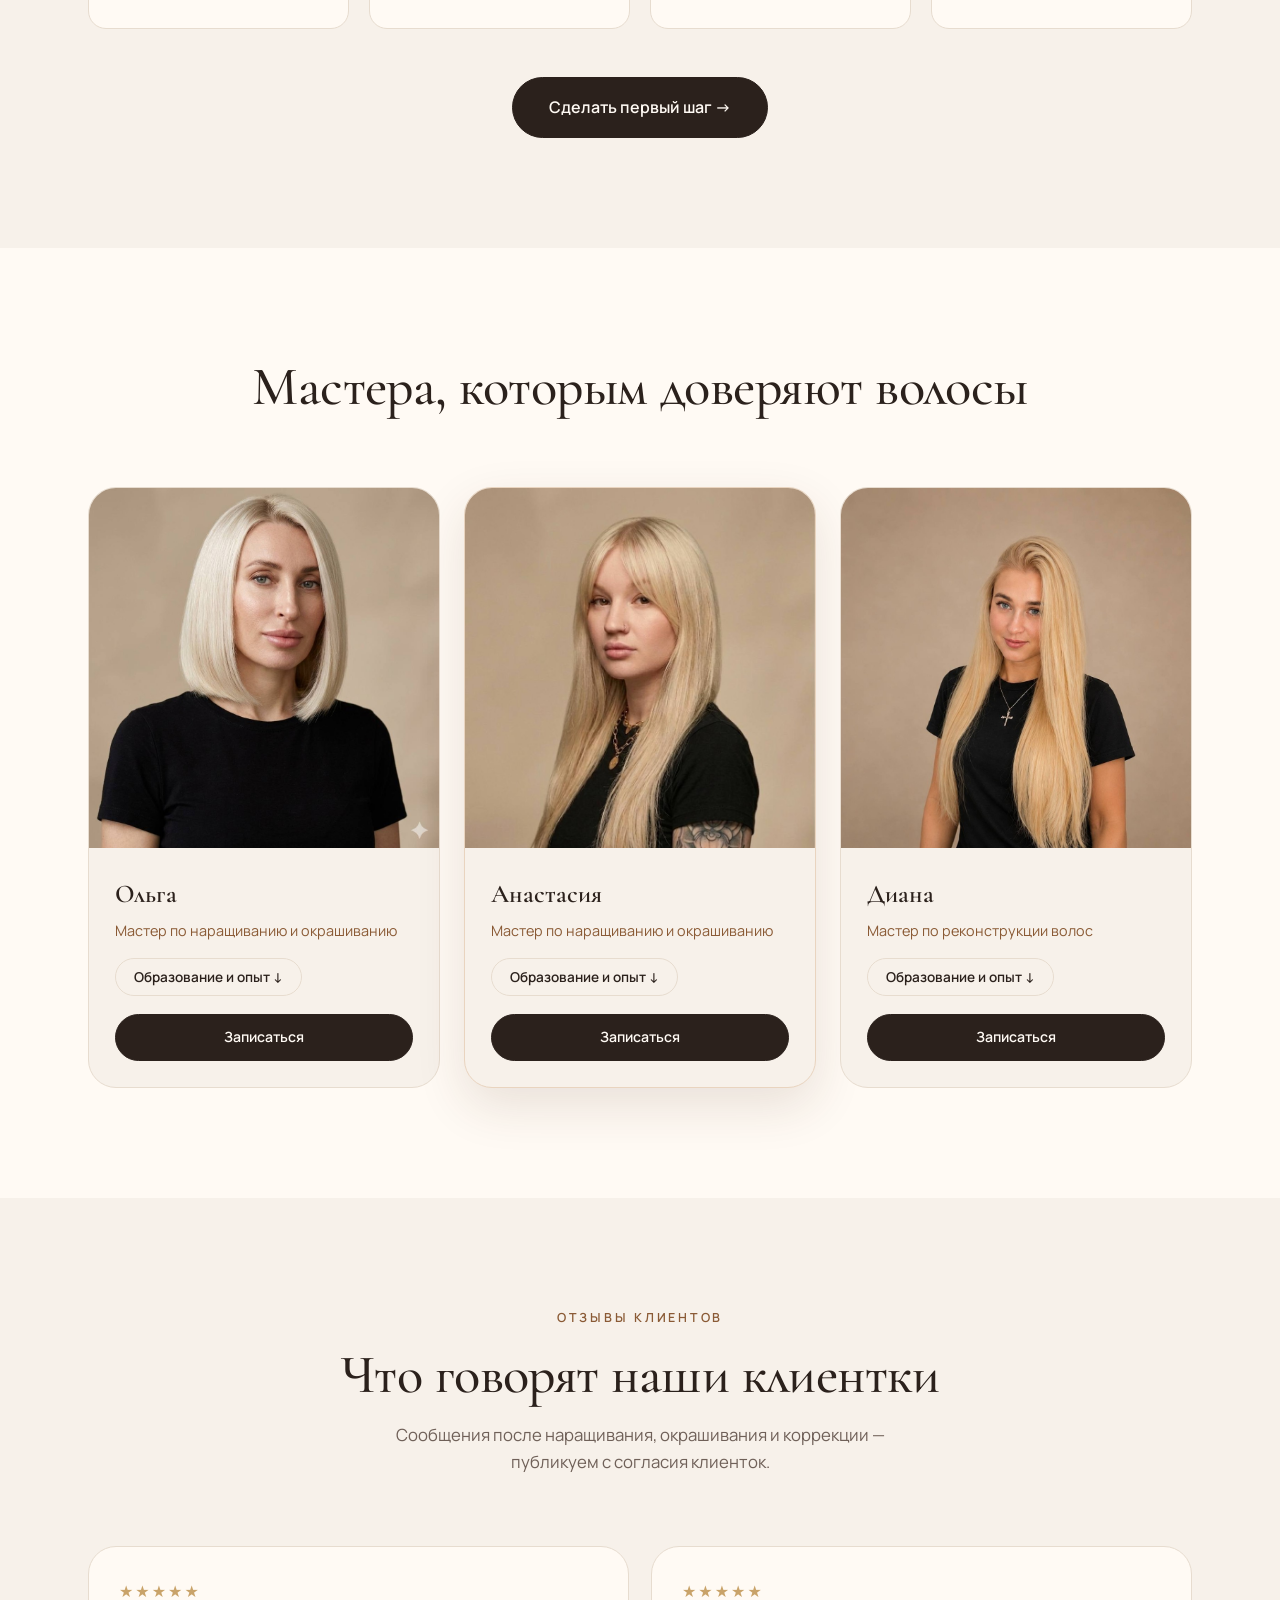
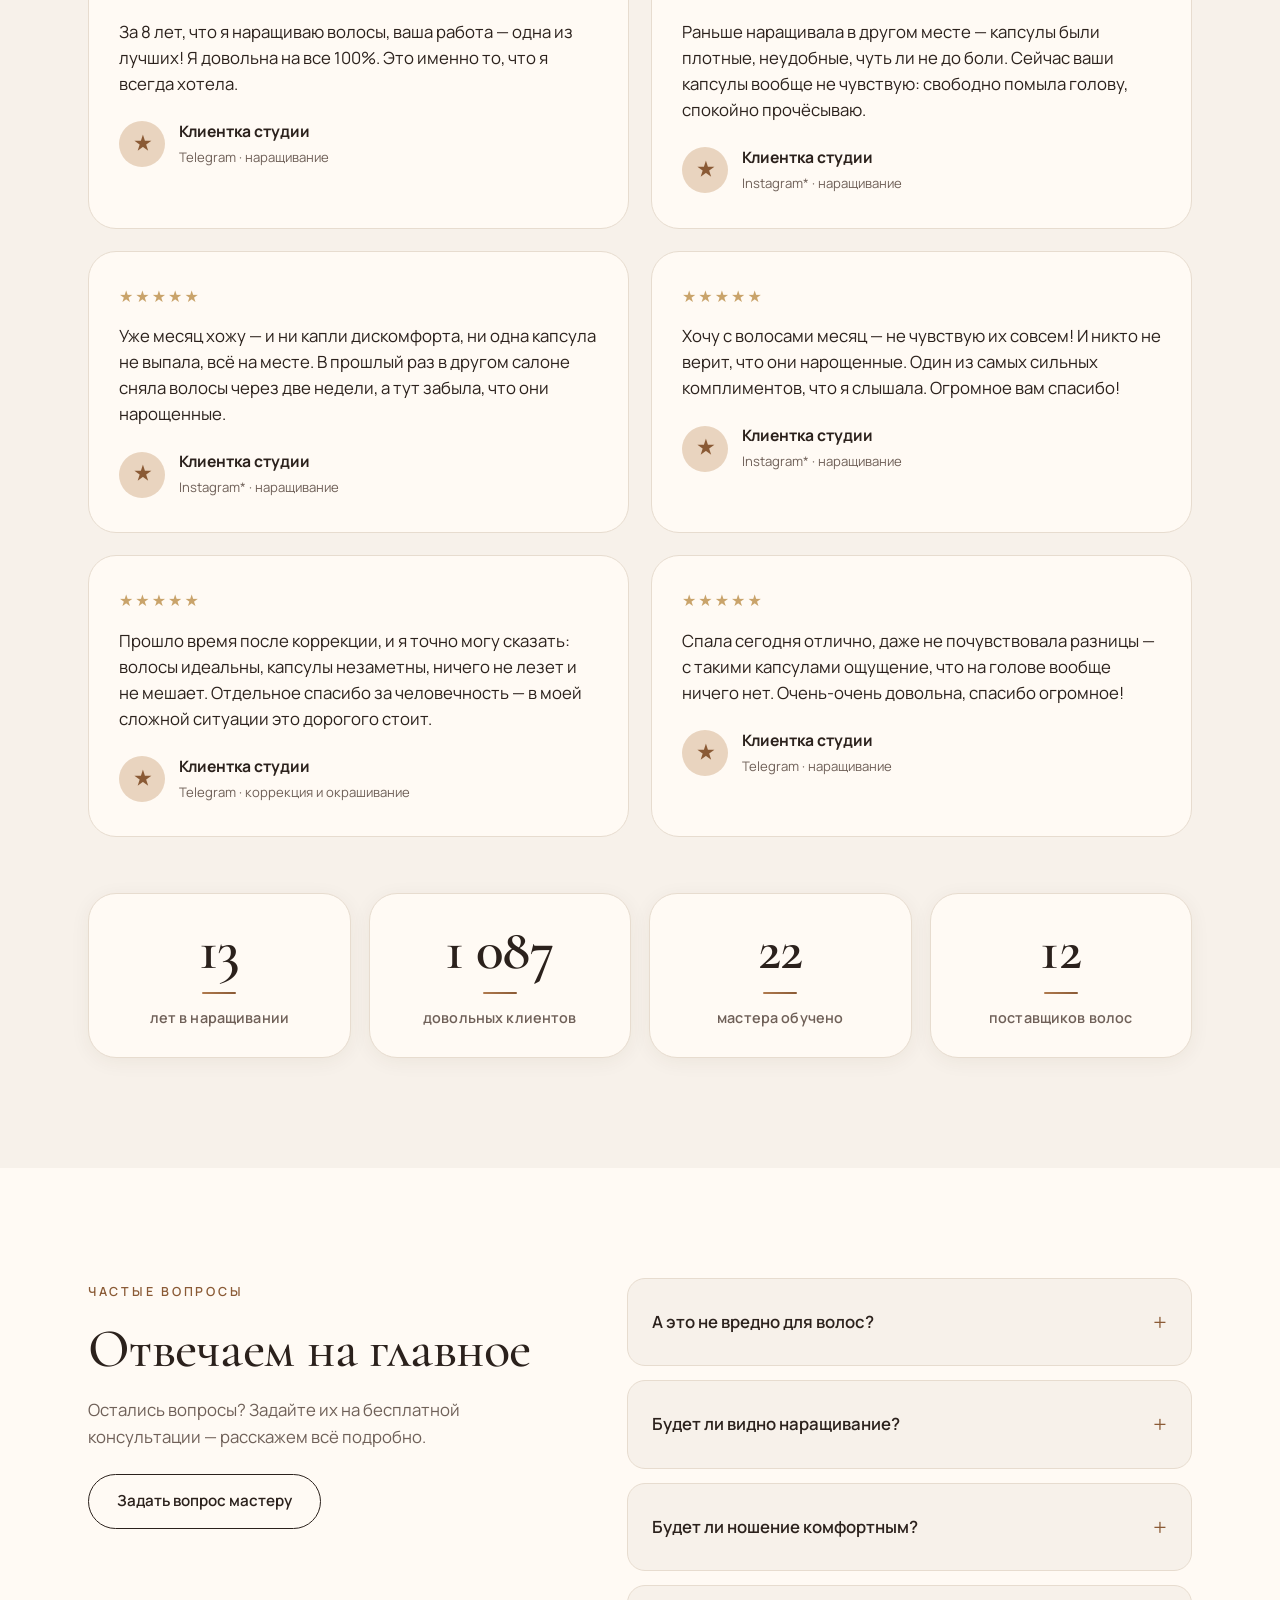
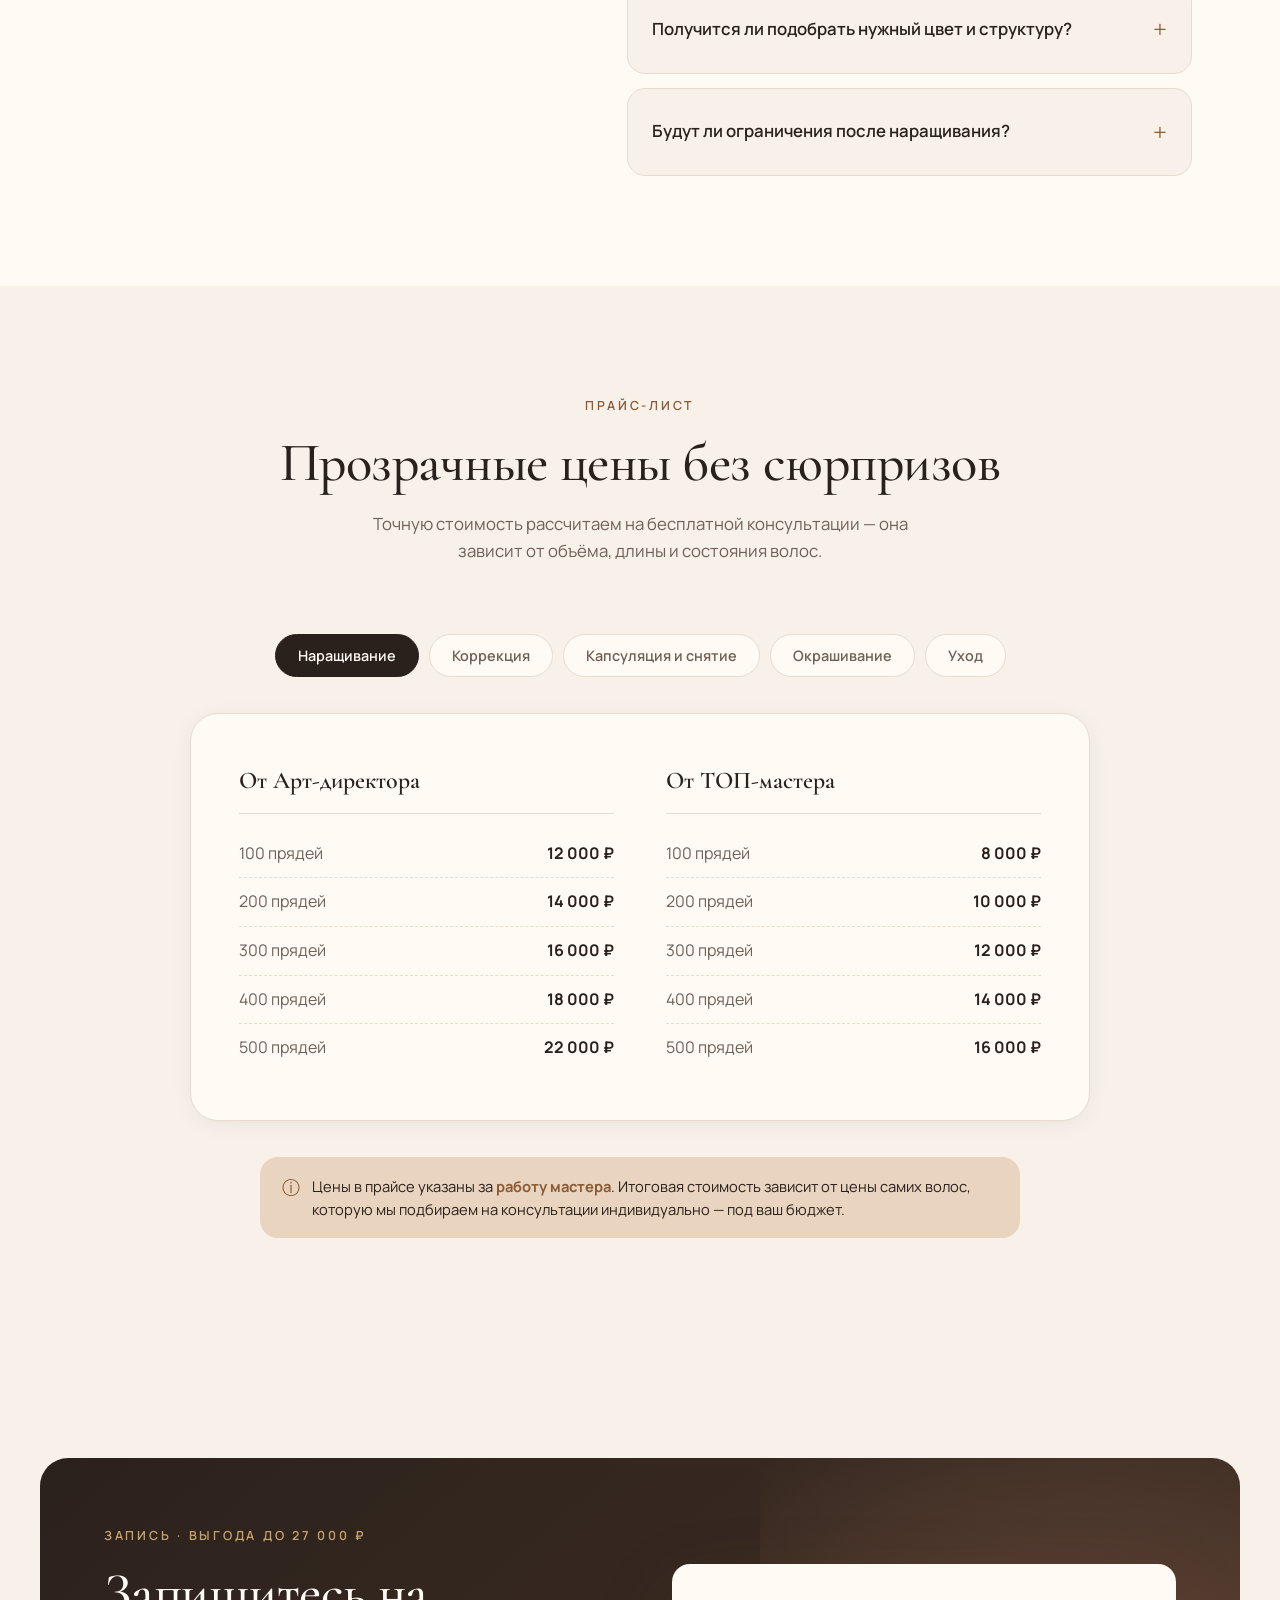
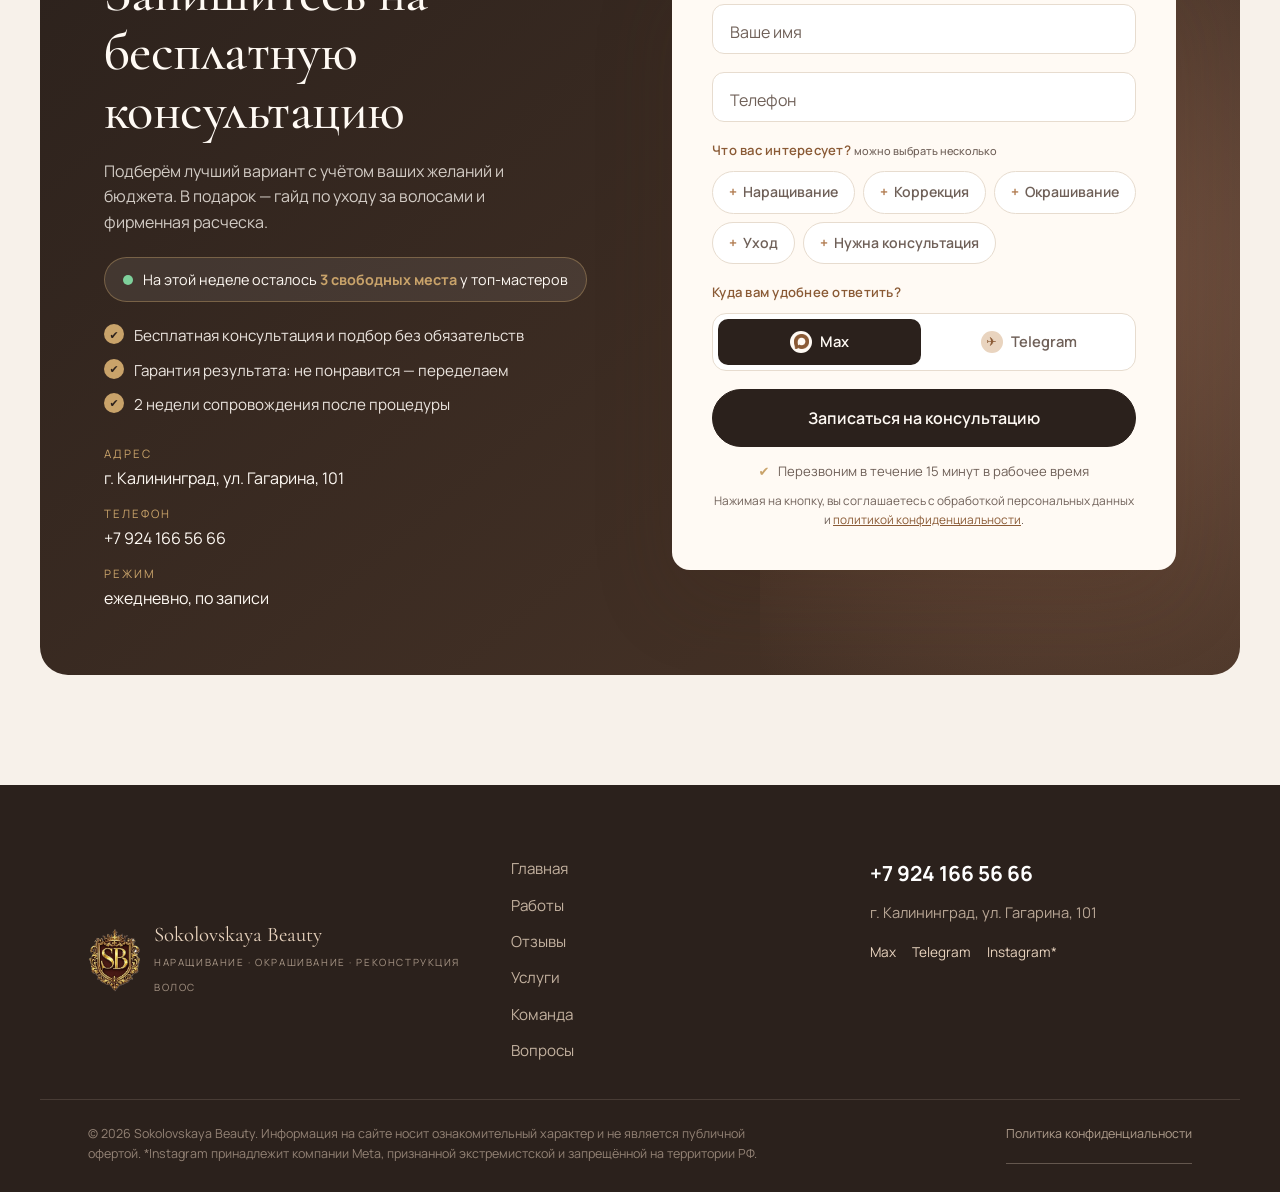
==== commit 79e4d8b0: "Add favicon, update Diana photo, send form to email - Add SB-crest favicon (favicon.ico + assets/fav" ====
--- a/index.html
+++ b/index.html
@@ -9,6 +9,11 @@
   <meta name="robots" content="index, follow, max-image-preview:large" />
   <meta name="theme-color" content="#2b211c" />
   <link rel="canonical" href="https://sokolovskaya-beauty.ru/" />
+
+  <!-- Favicon -->
+  <link rel="icon" type="image/x-icon" href="favicon.ico" />
+  <link rel="icon" type="image/png" sizes="256x256" href="assets/favicon.png?v=1" />
+  <link rel="apple-touch-icon" href="assets/favicon.png?v=1" />
 
   <!-- Гео-метки (локальный SEO) -->
   <meta name="geo.region" content="RU-KGD" />
@@ -32,7 +37,7 @@
   <link rel="preconnect" href="https://fonts.googleapis.com" />
   <link rel="preconnect" href="https://fonts.gstatic.com" crossorigin />
   <link href="https://fonts.googleapis.com/css2?family=Cormorant+Garamond:ital,wght@0,400;0,500;0,600;1,400&family=Manrope:wght@300;400;500;600;700;800&display=swap" rel="stylesheet" />
-  <link rel="stylesheet" href="styles.css?v=9" />
+  <link rel="stylesheet" href="styles.css?v=10" />
 
   <!-- Структурированные данные: HairSalon + FAQ -->
   <script type="application/ld+json">
@@ -826,6 +831,6 @@
     <svg viewBox="0 0 24 24" aria-hidden="true"><path fill="none" stroke="currentColor" stroke-width="2.4" stroke-linecap="round" stroke-linejoin="round" d="M12 19V6m0 0-6 6m6-6 6 6"/></svg>
   </button>
 
-  <script src="script.js?v=7"></script>
+  <script src="script.js?v=8"></script>
 </body>
 </html>
--- a/styles.css
+++ b/styles.css
@@ -936,6 +936,7 @@
   background: var(--accent-soft); border-radius: 12px; padding: 14px;
 }
 .form-success.is-visible { display: block; animation: fade 0.5s var(--ease); }
+.form-success.is-error { color: #b03a2e; background: rgba(176, 58, 46, 0.1); }
 
 /* ===== Legal page ===== */
 .legal { padding: clamp(40px, 7vw, 90px) 0; }
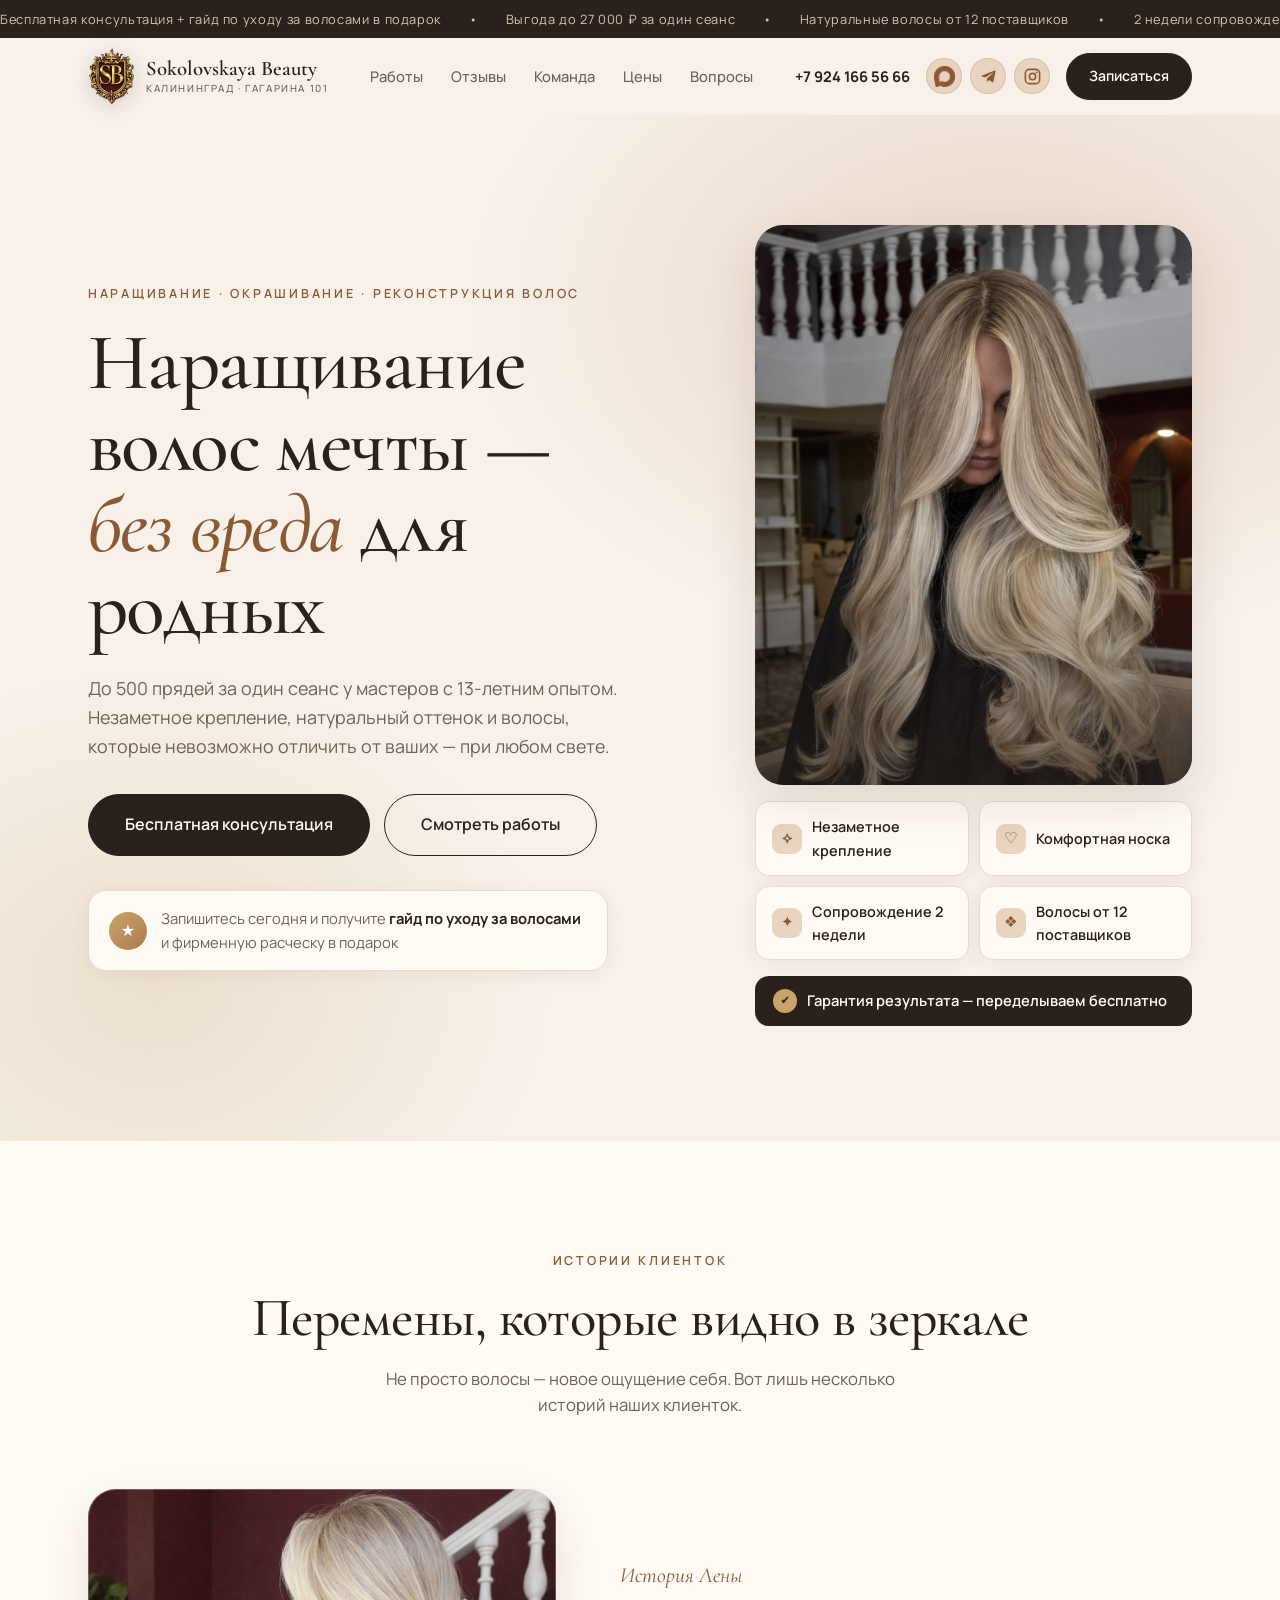
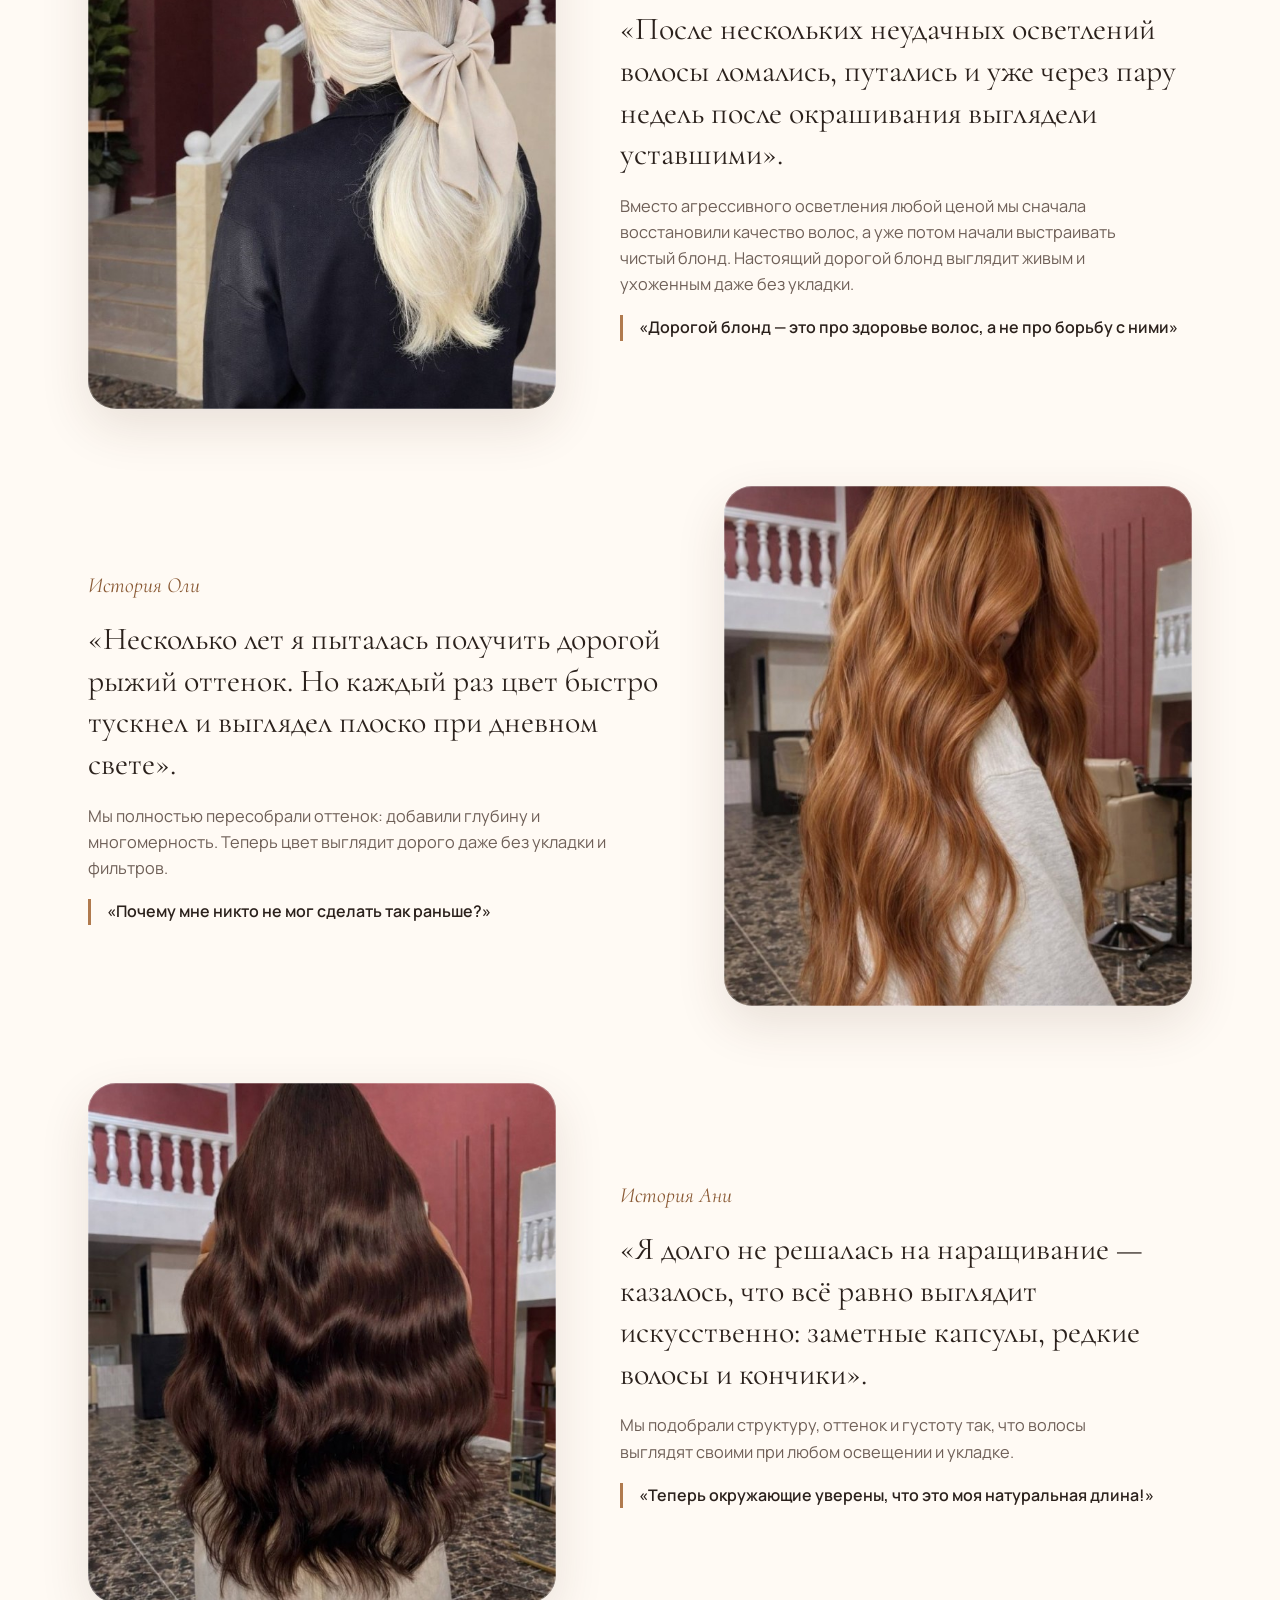
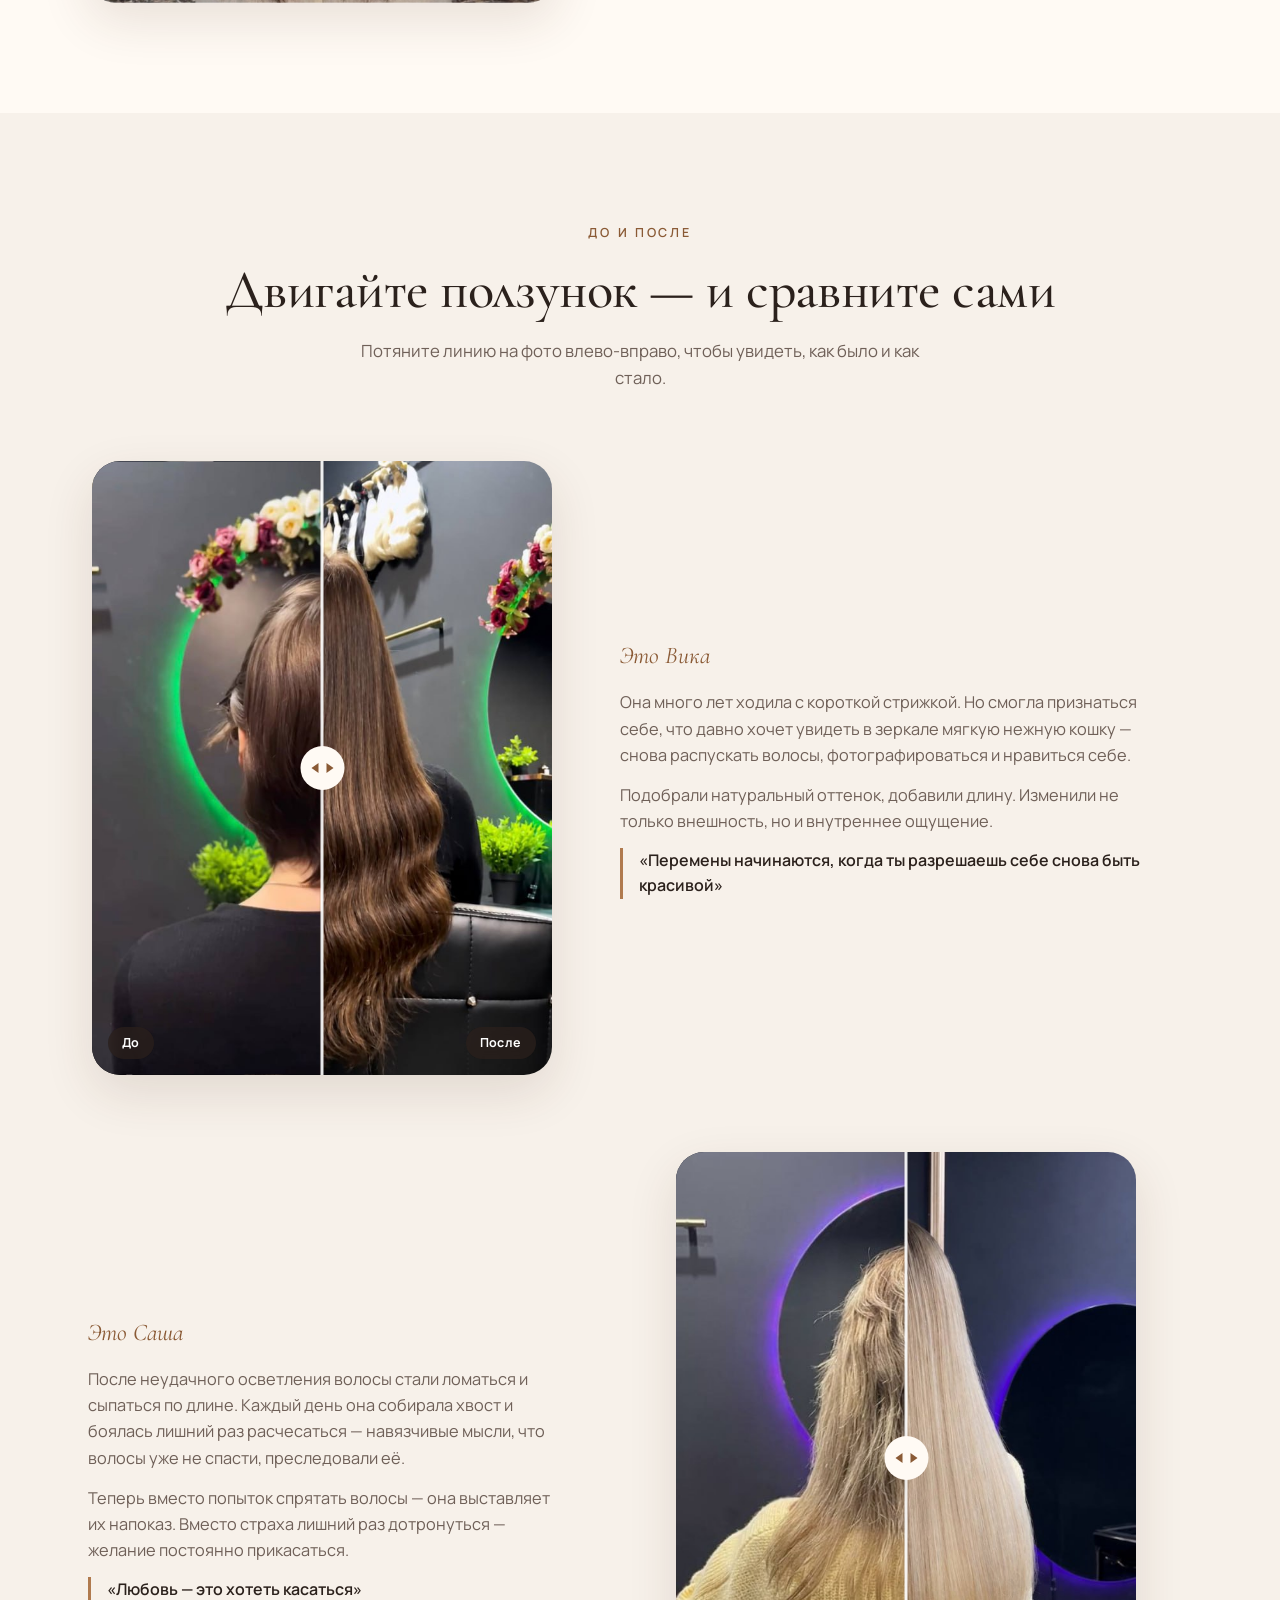
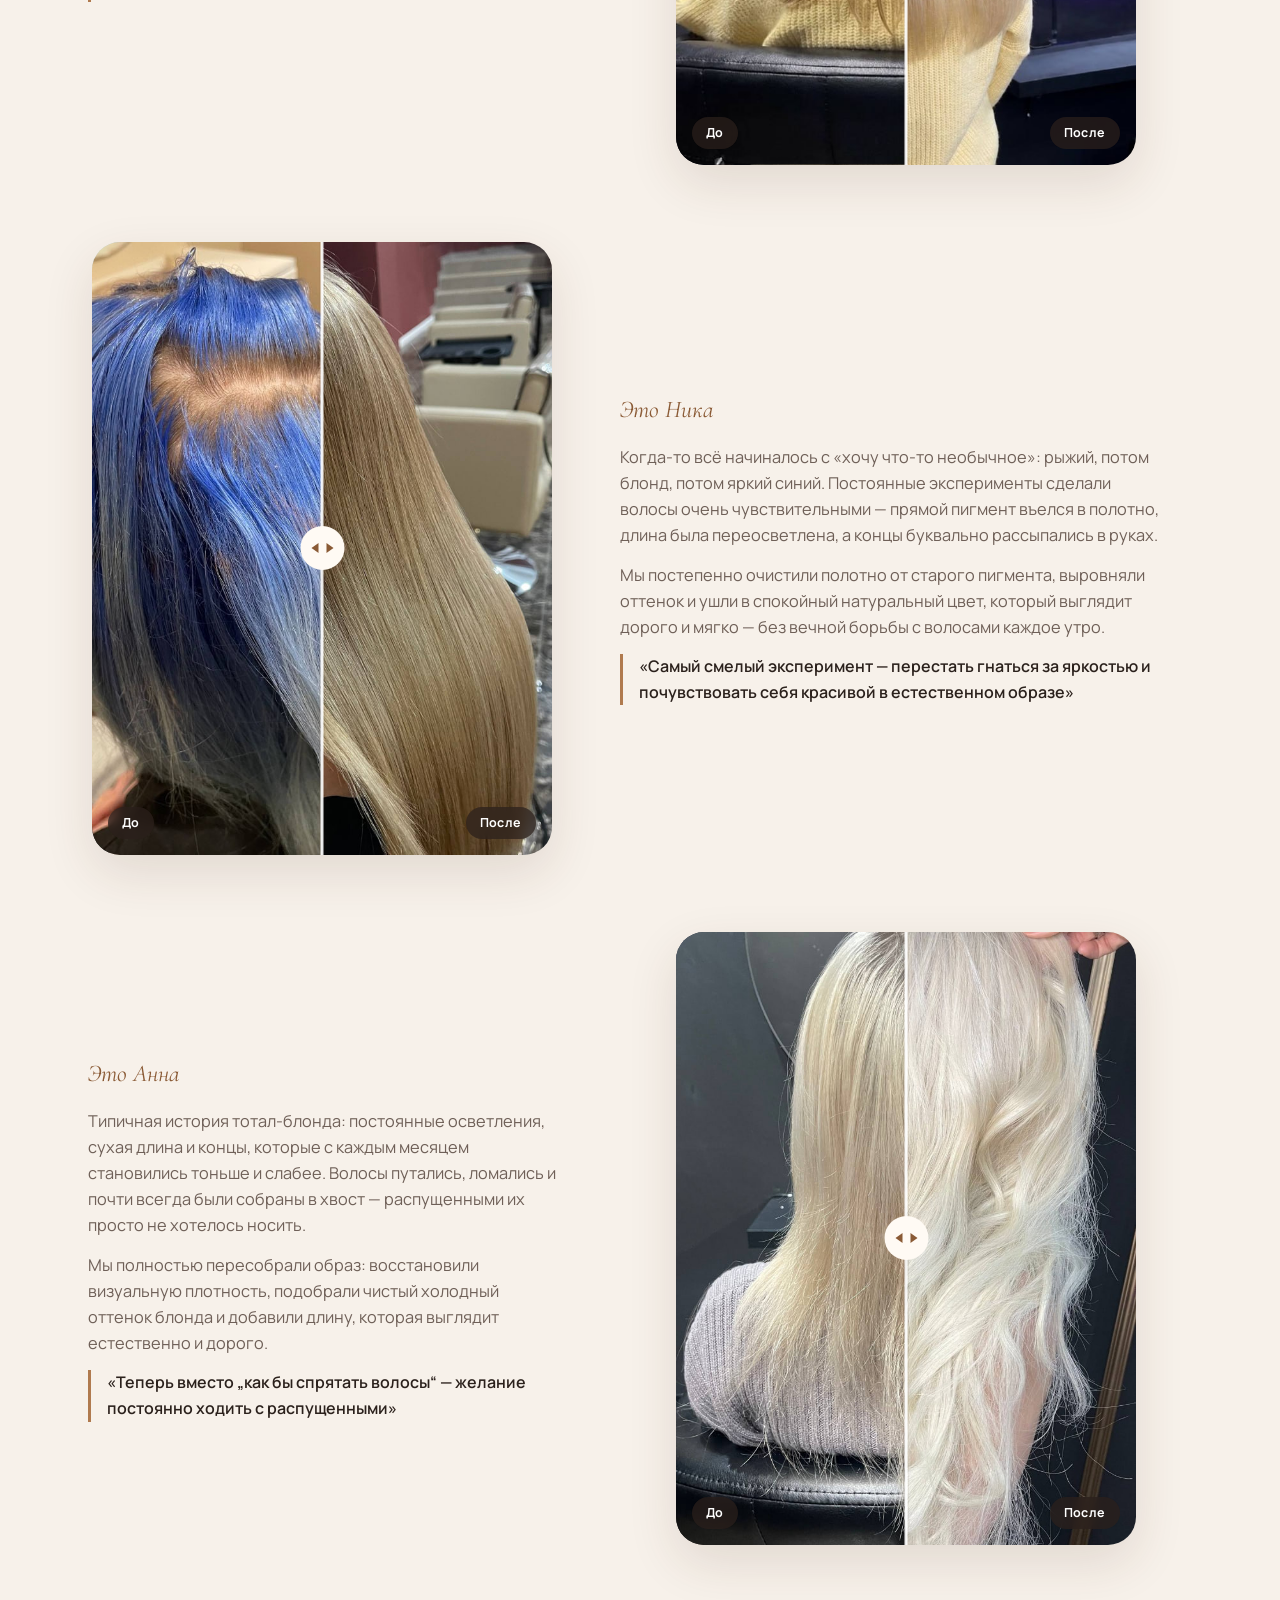
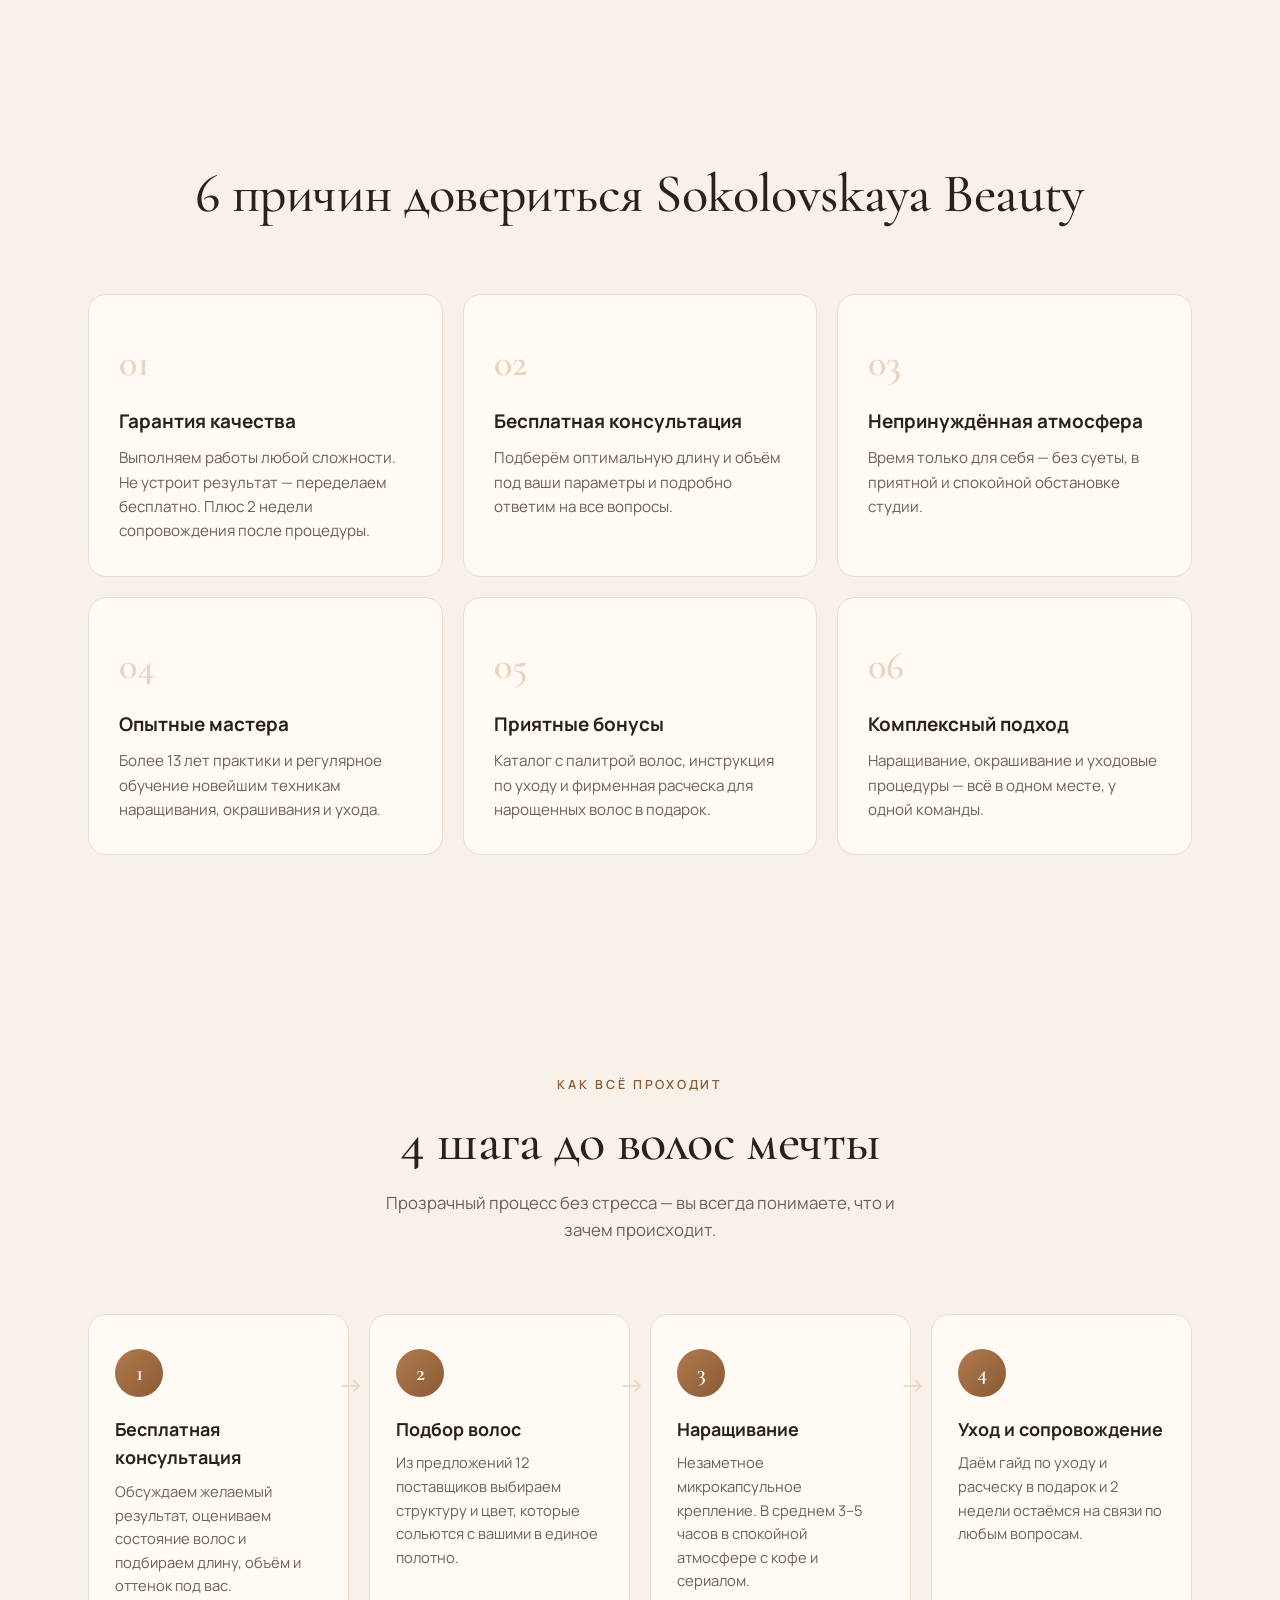
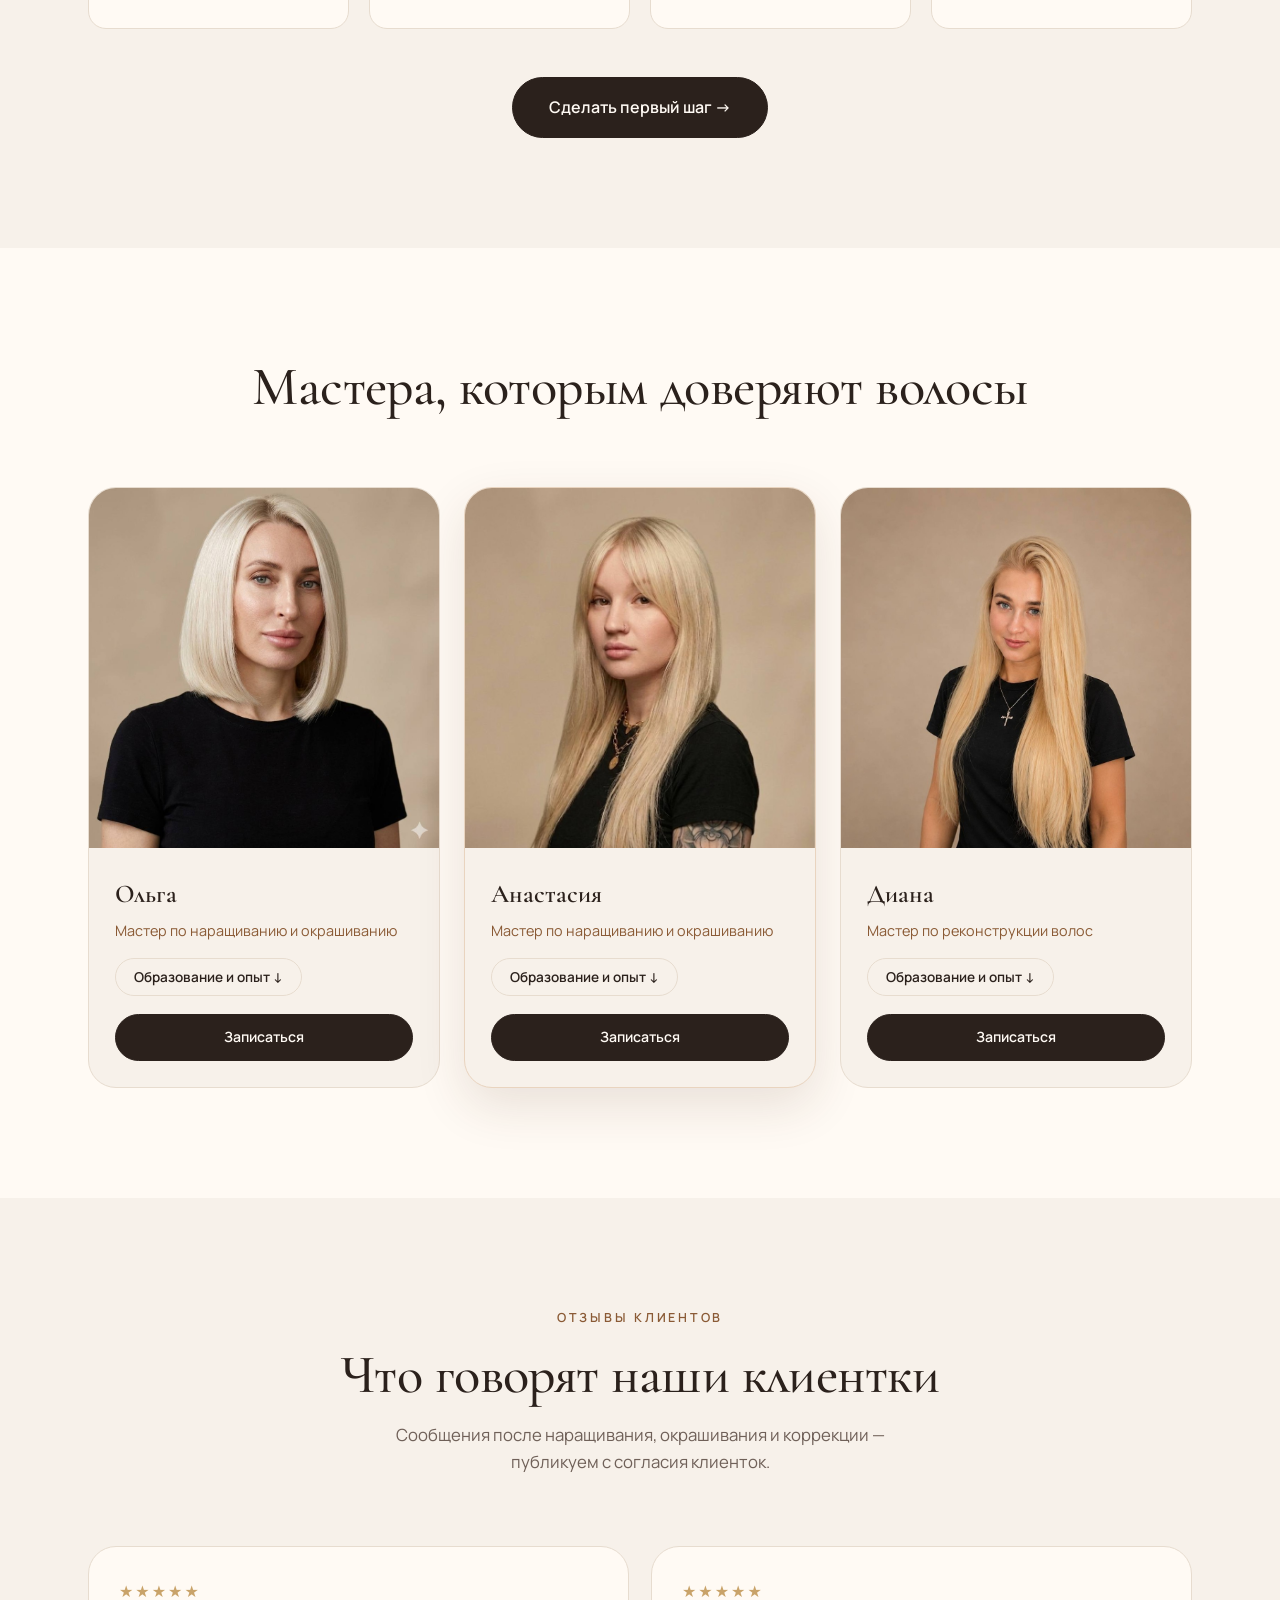
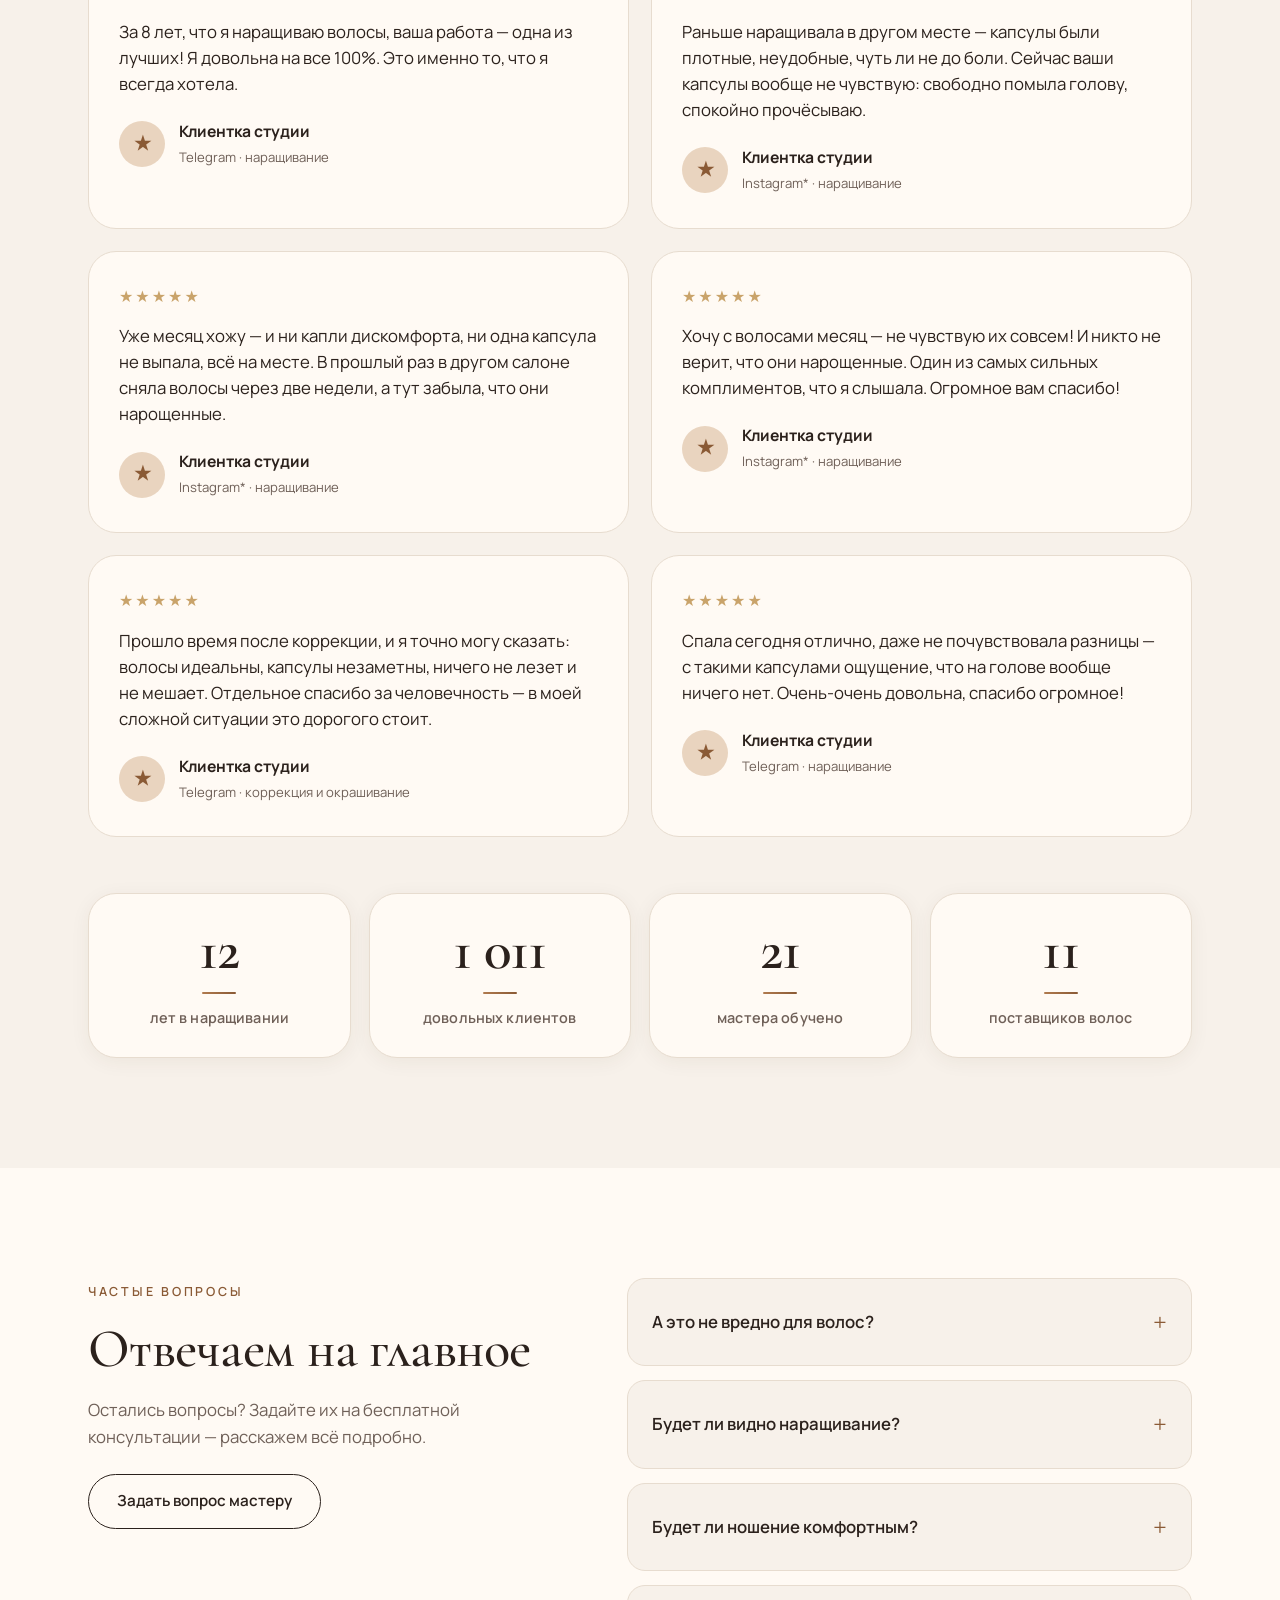
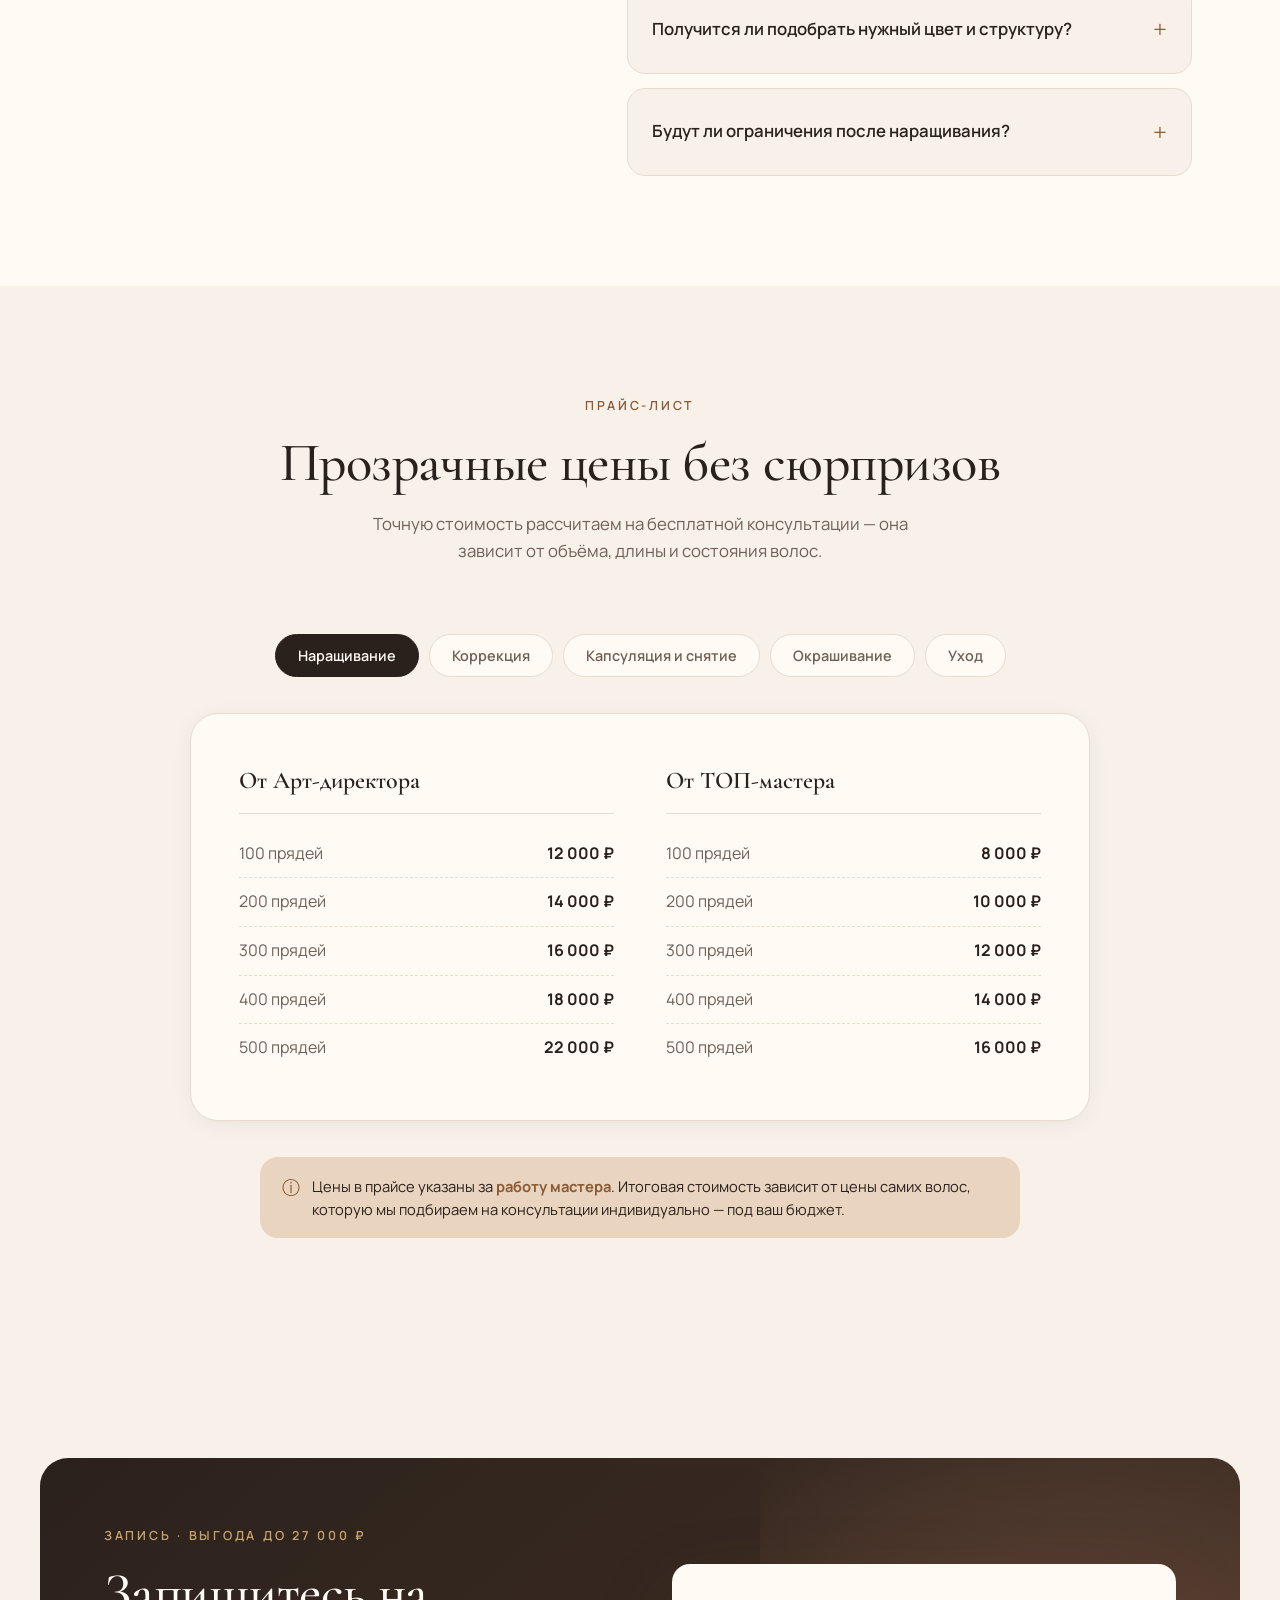
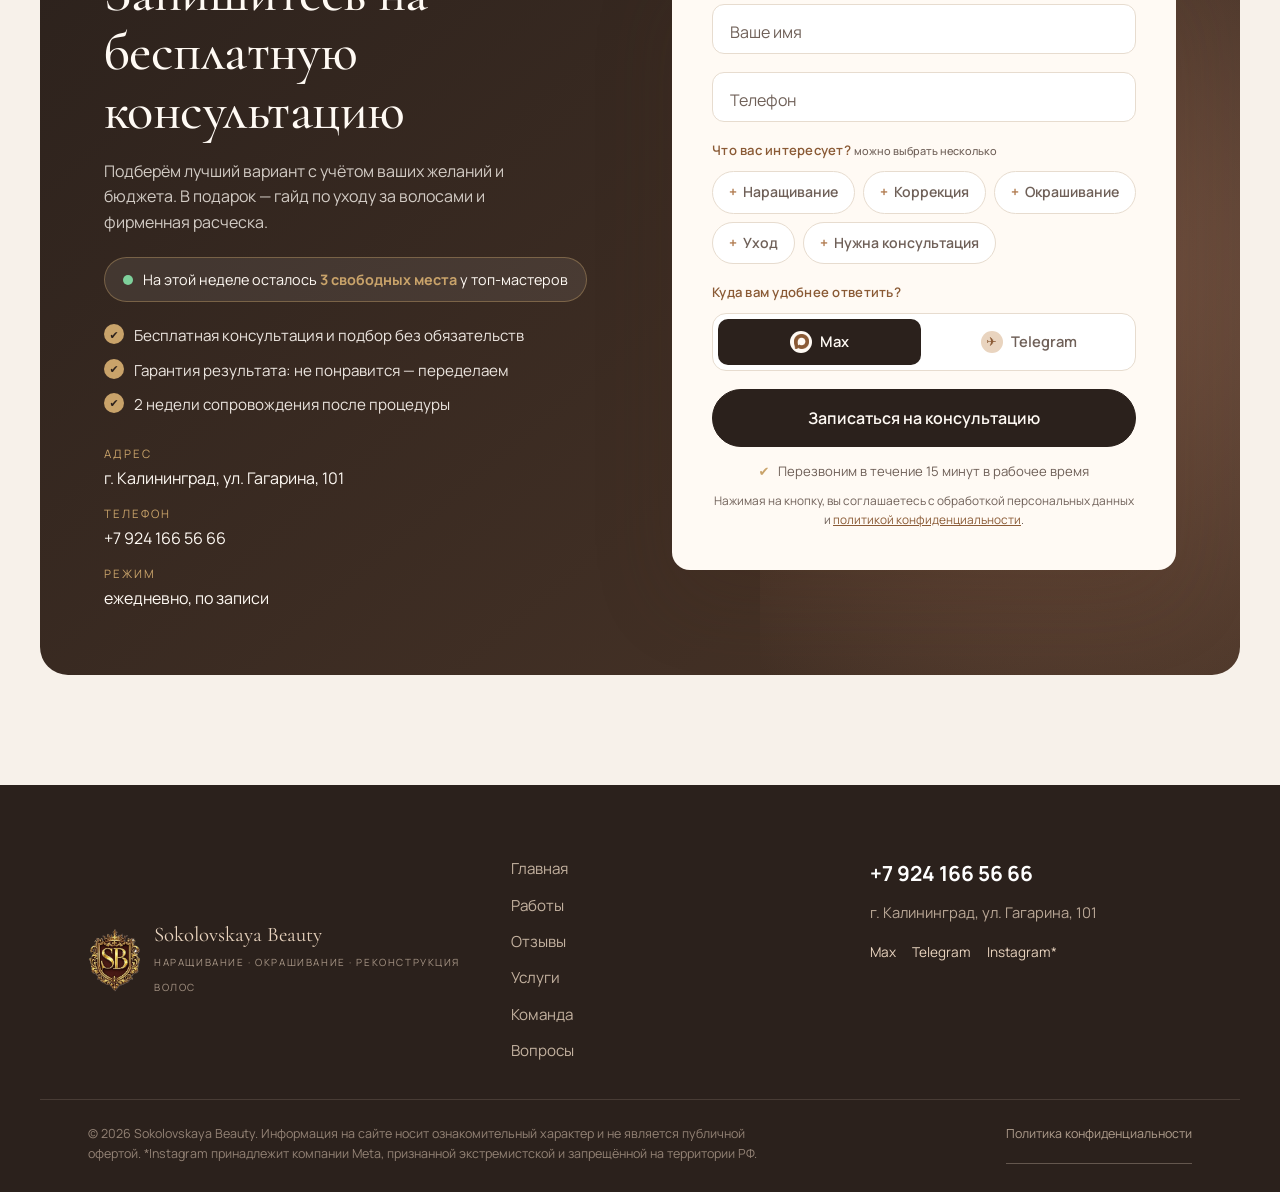
==== commit 1982f734: "Auto-download hair-care guide on form submit - Add compressed care guide PDF (assets/hair-care-guide" ====
--- a/index.html
+++ b/index.html
@@ -831,6 +831,6 @@
     <svg viewBox="0 0 24 24" aria-hidden="true"><path fill="none" stroke="currentColor" stroke-width="2.4" stroke-linecap="round" stroke-linejoin="round" d="M12 19V6m0 0-6 6m6-6 6 6"/></svg>
   </button>
 
-  <script src="script.js?v=8"></script>
+  <script src="script.js?v=9"></script>
 </body>
 </html>
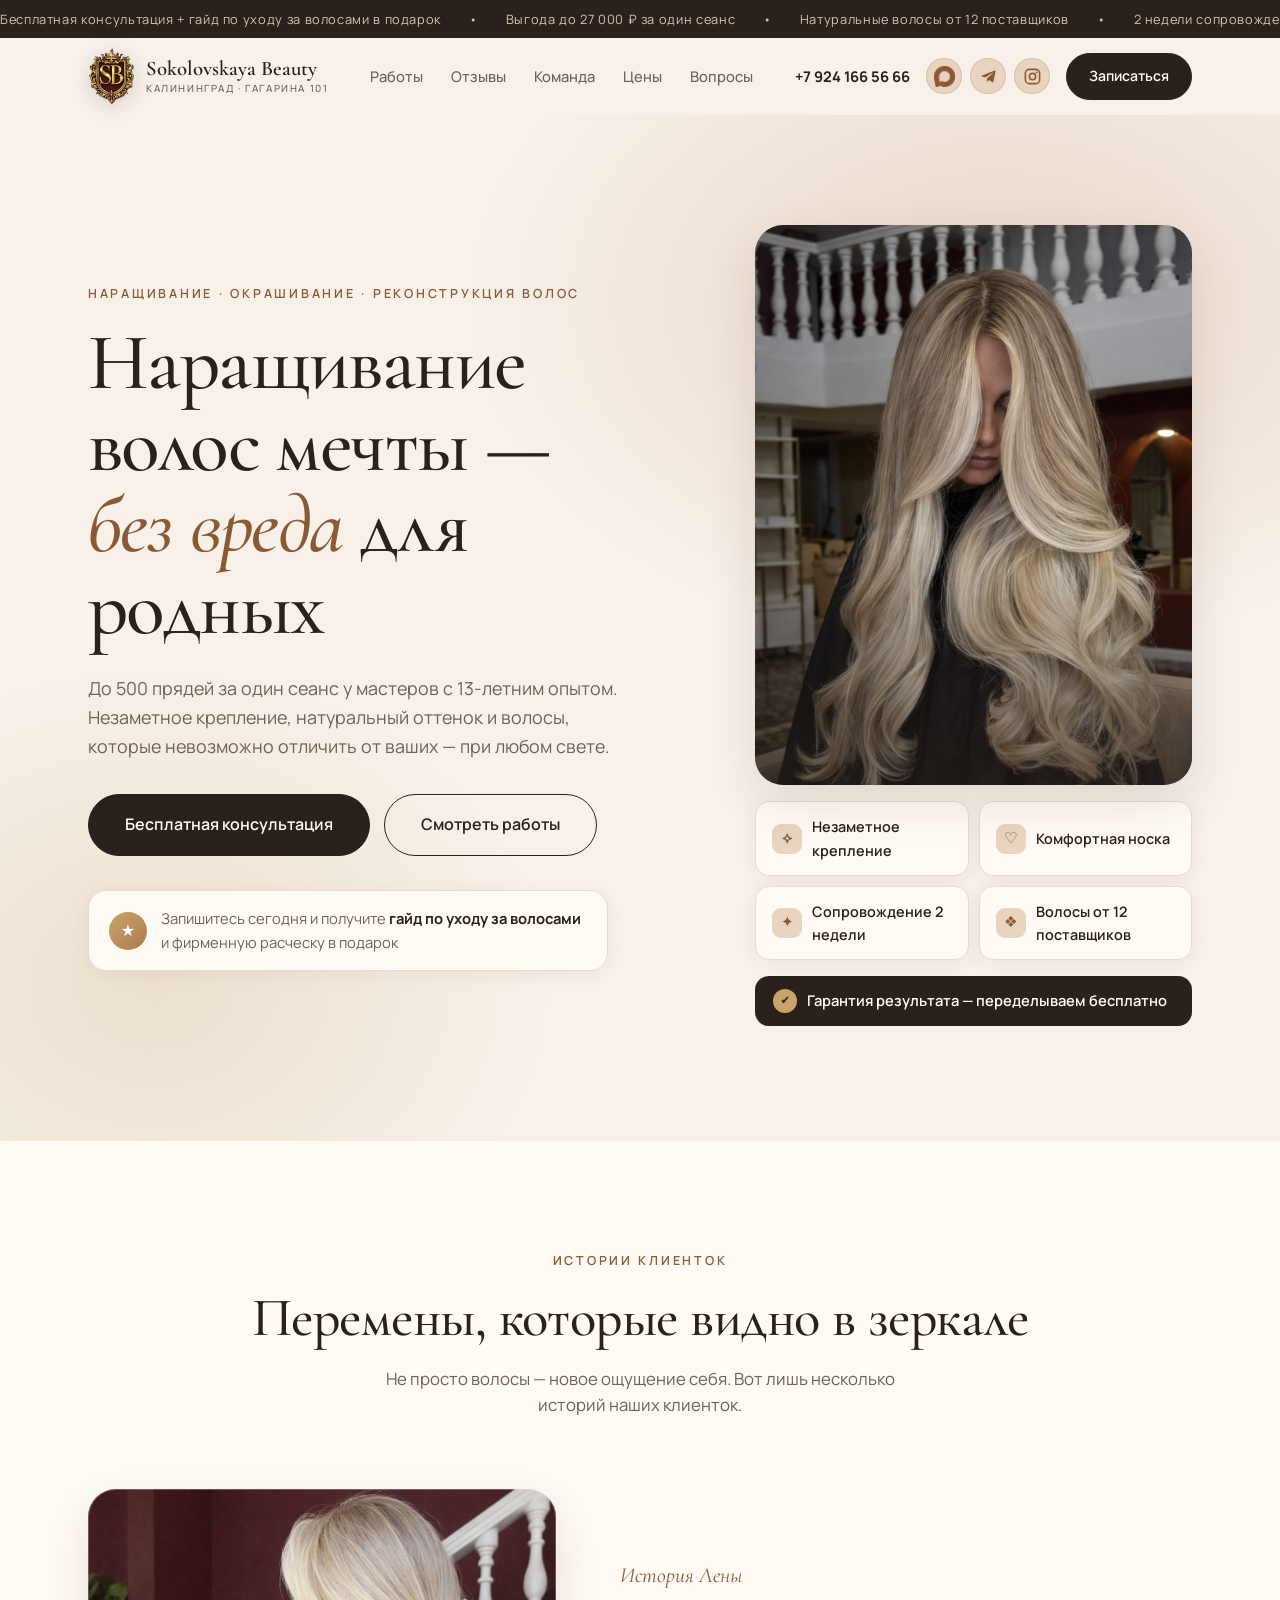
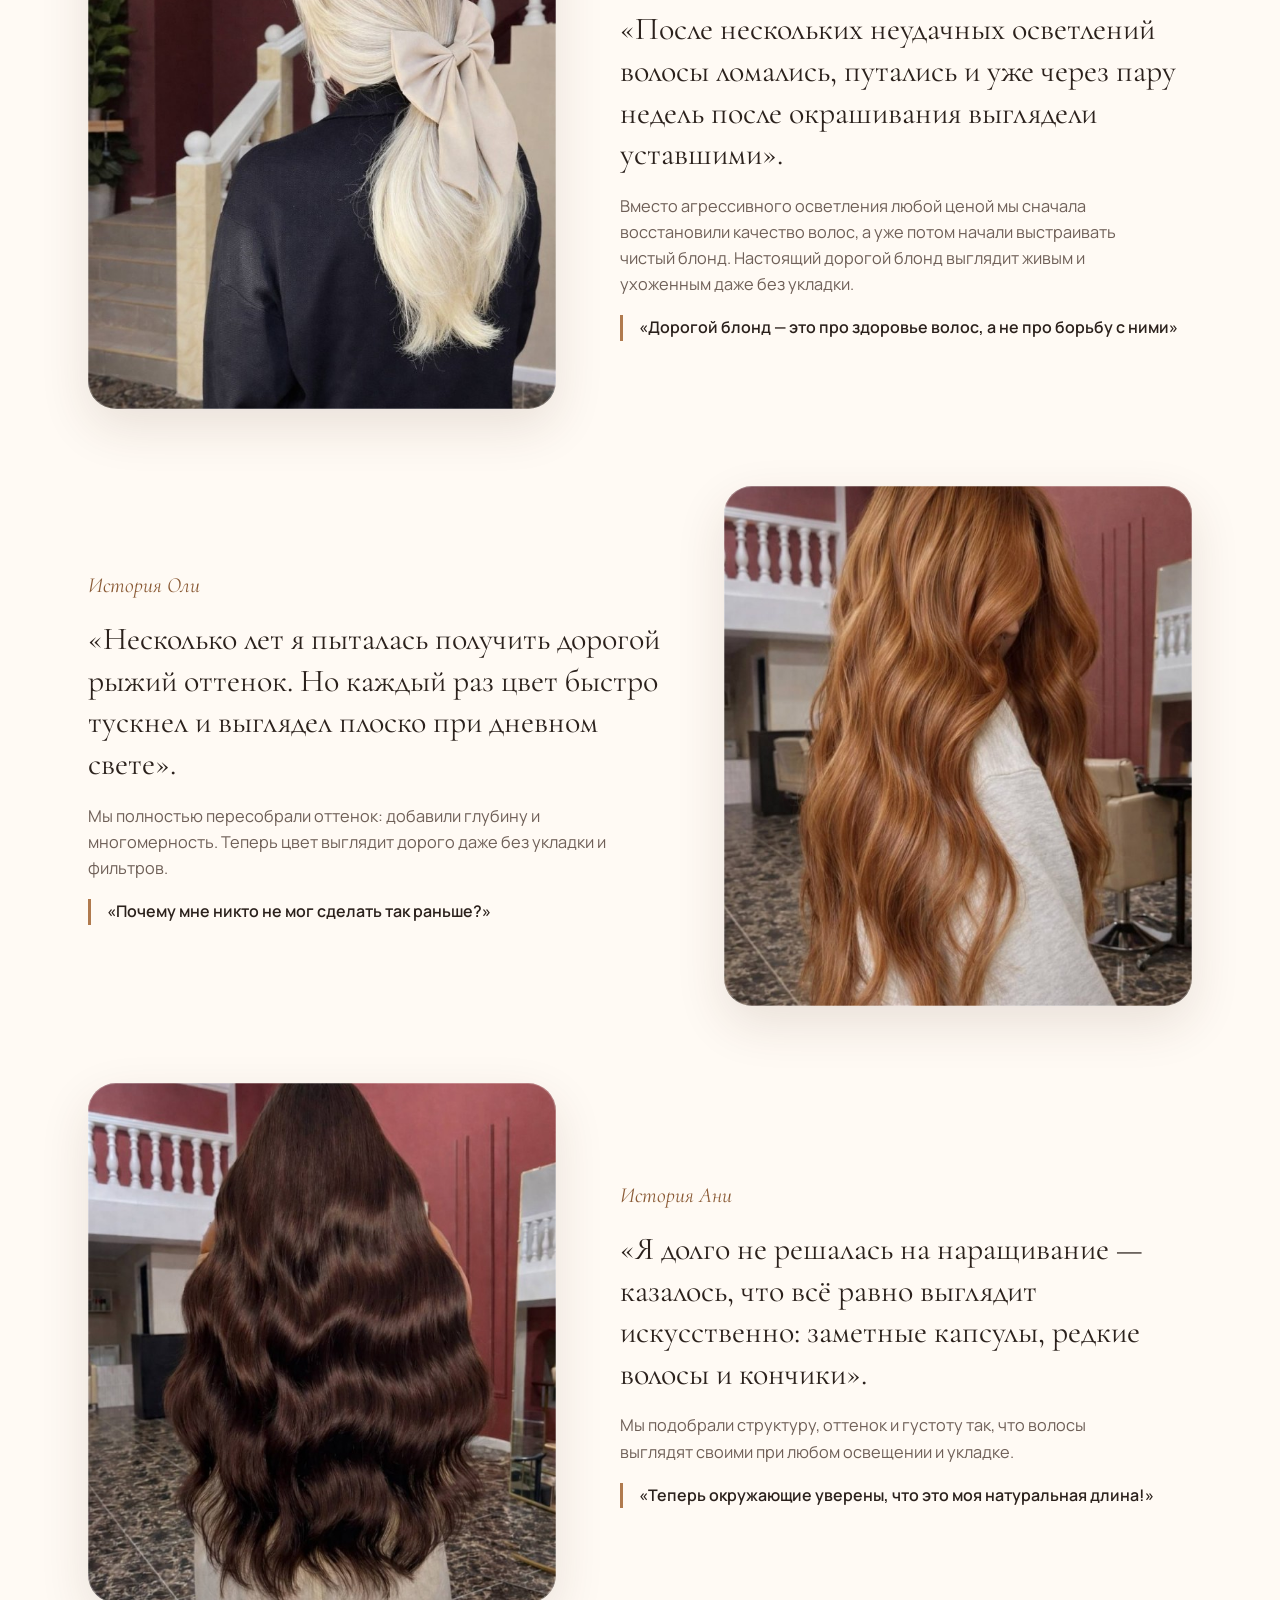
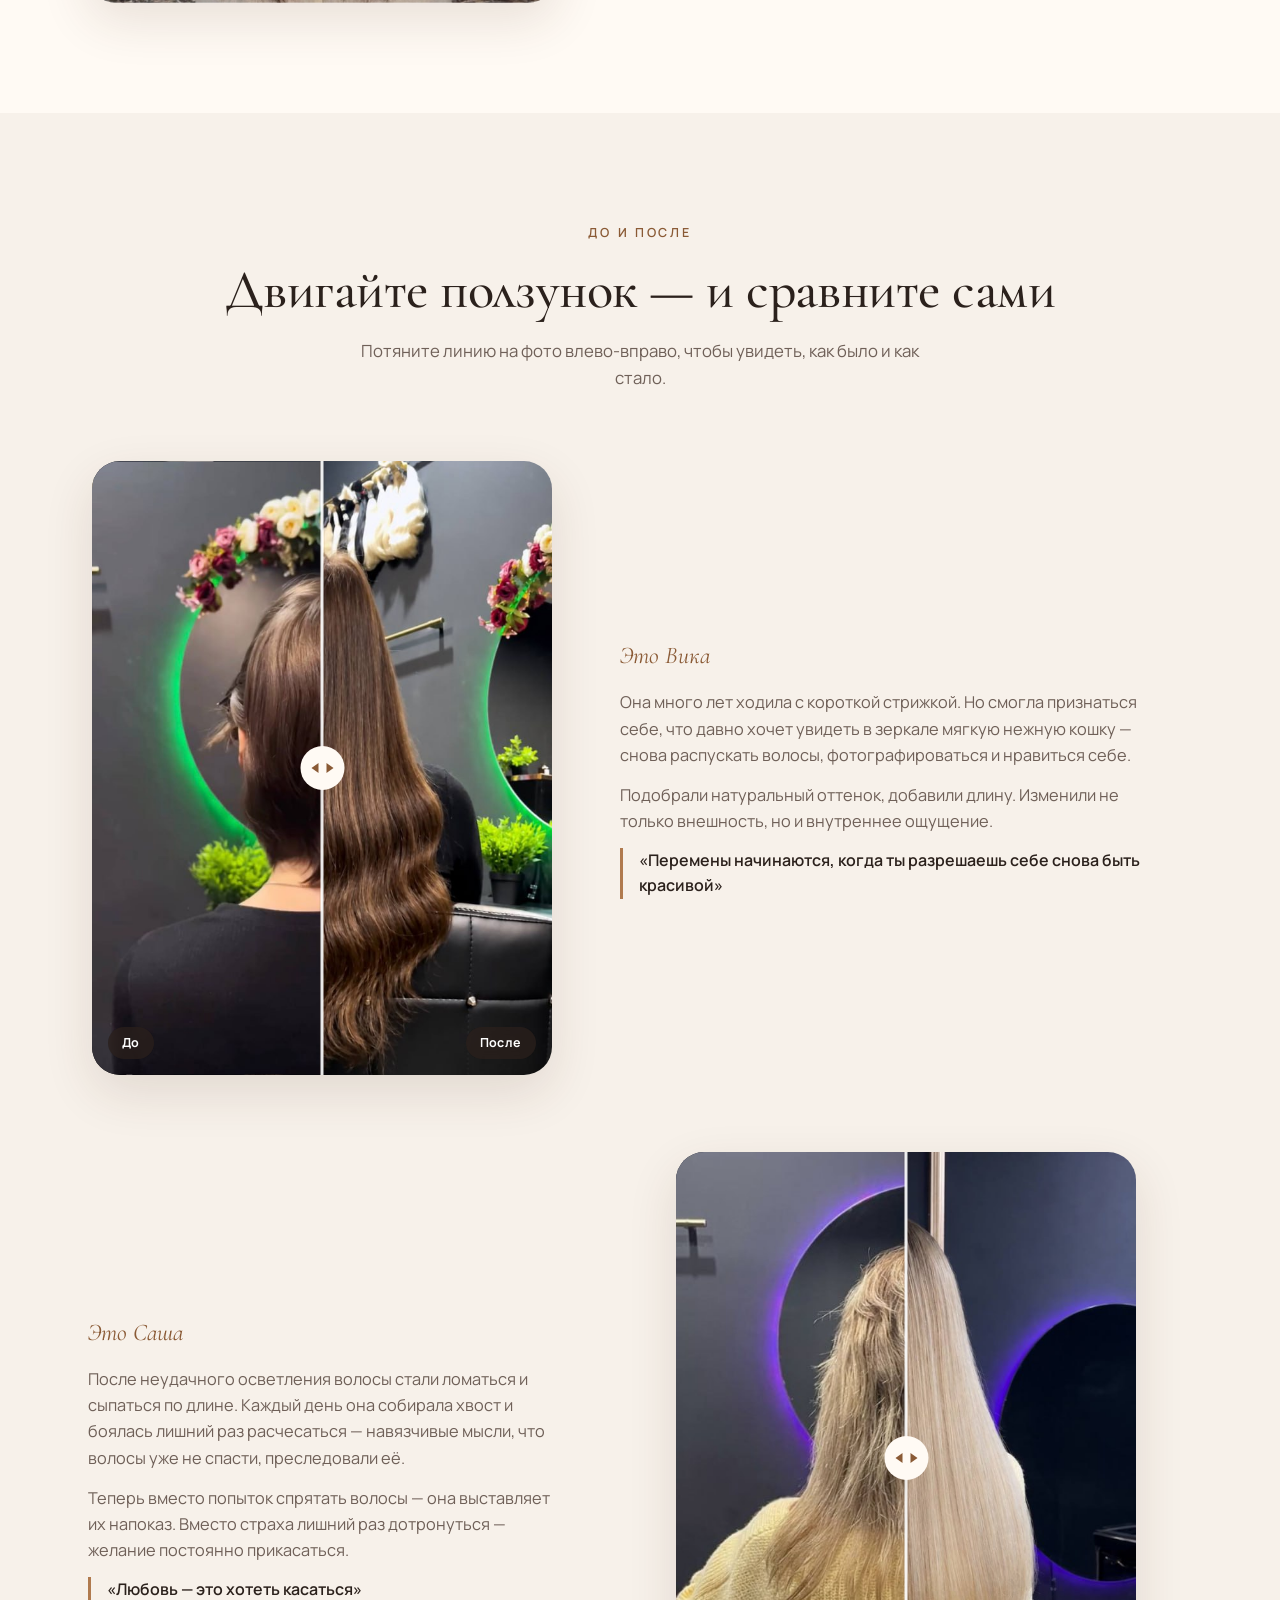
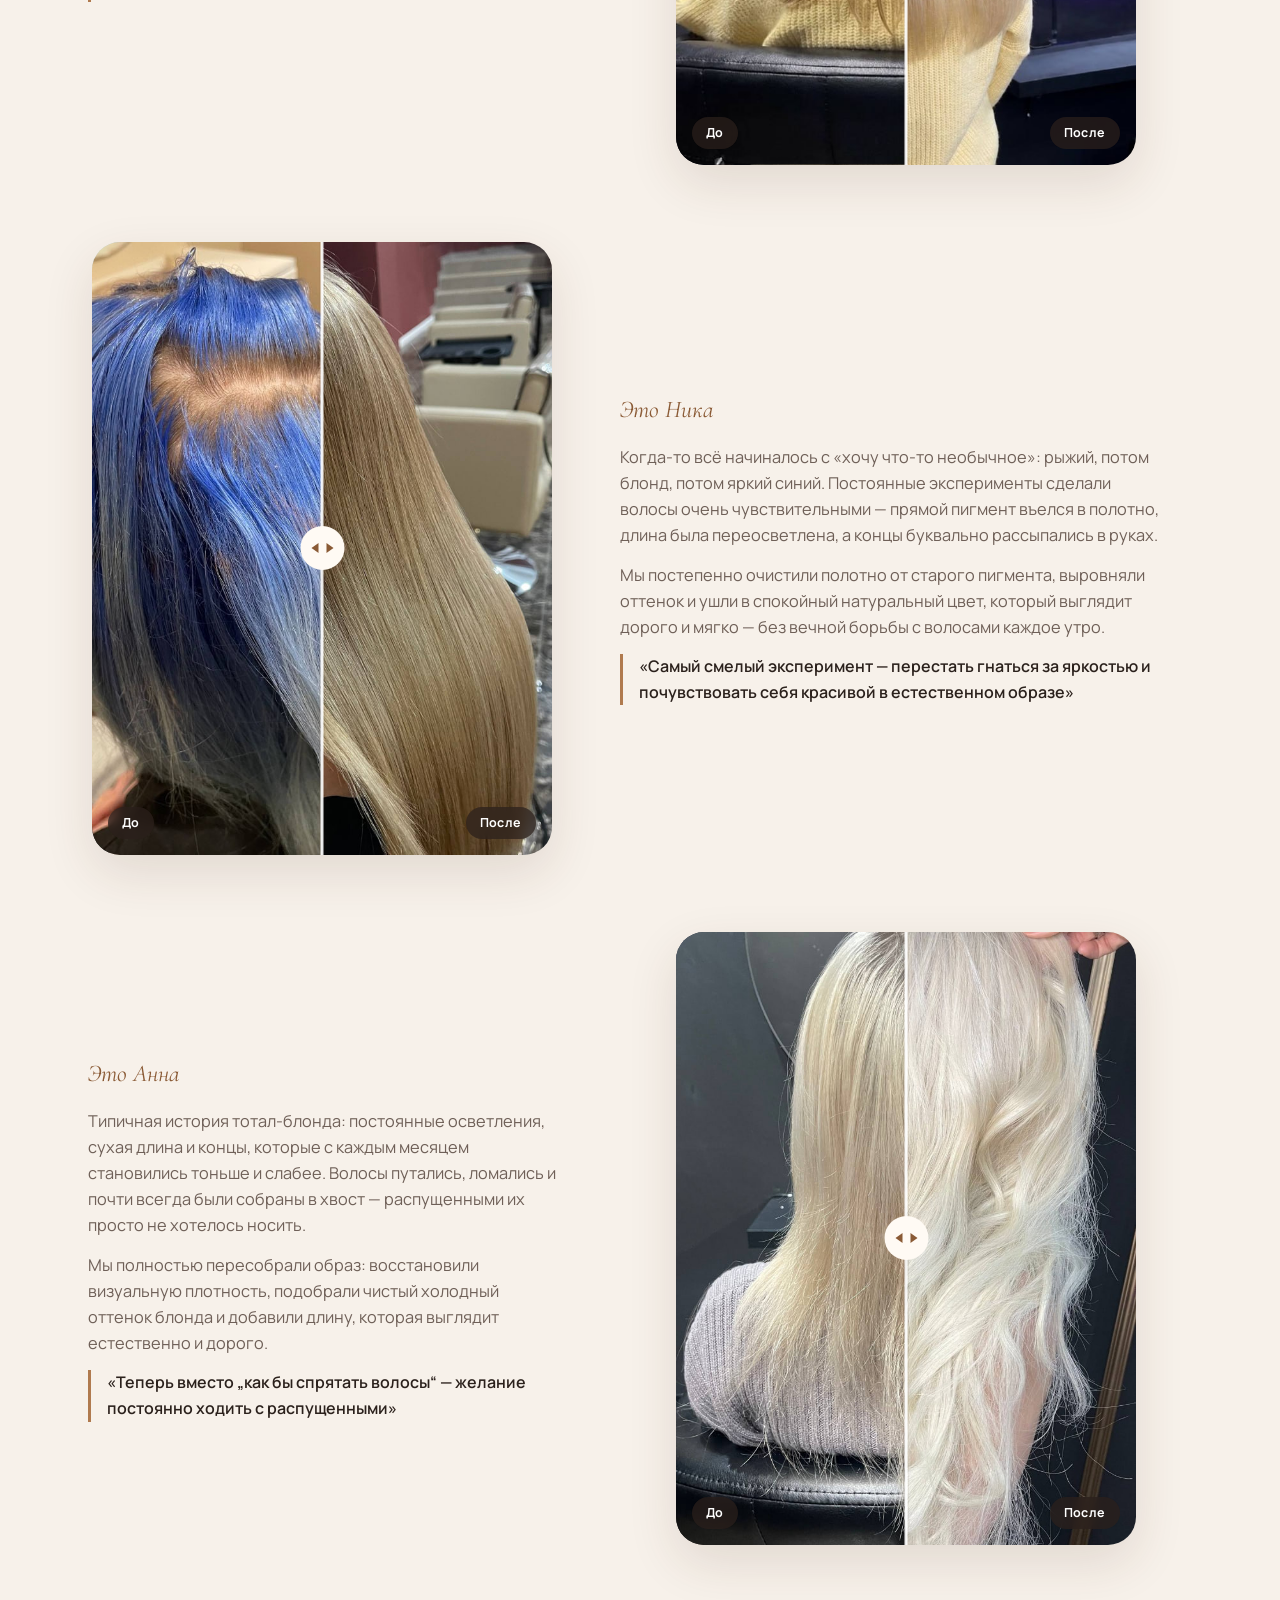
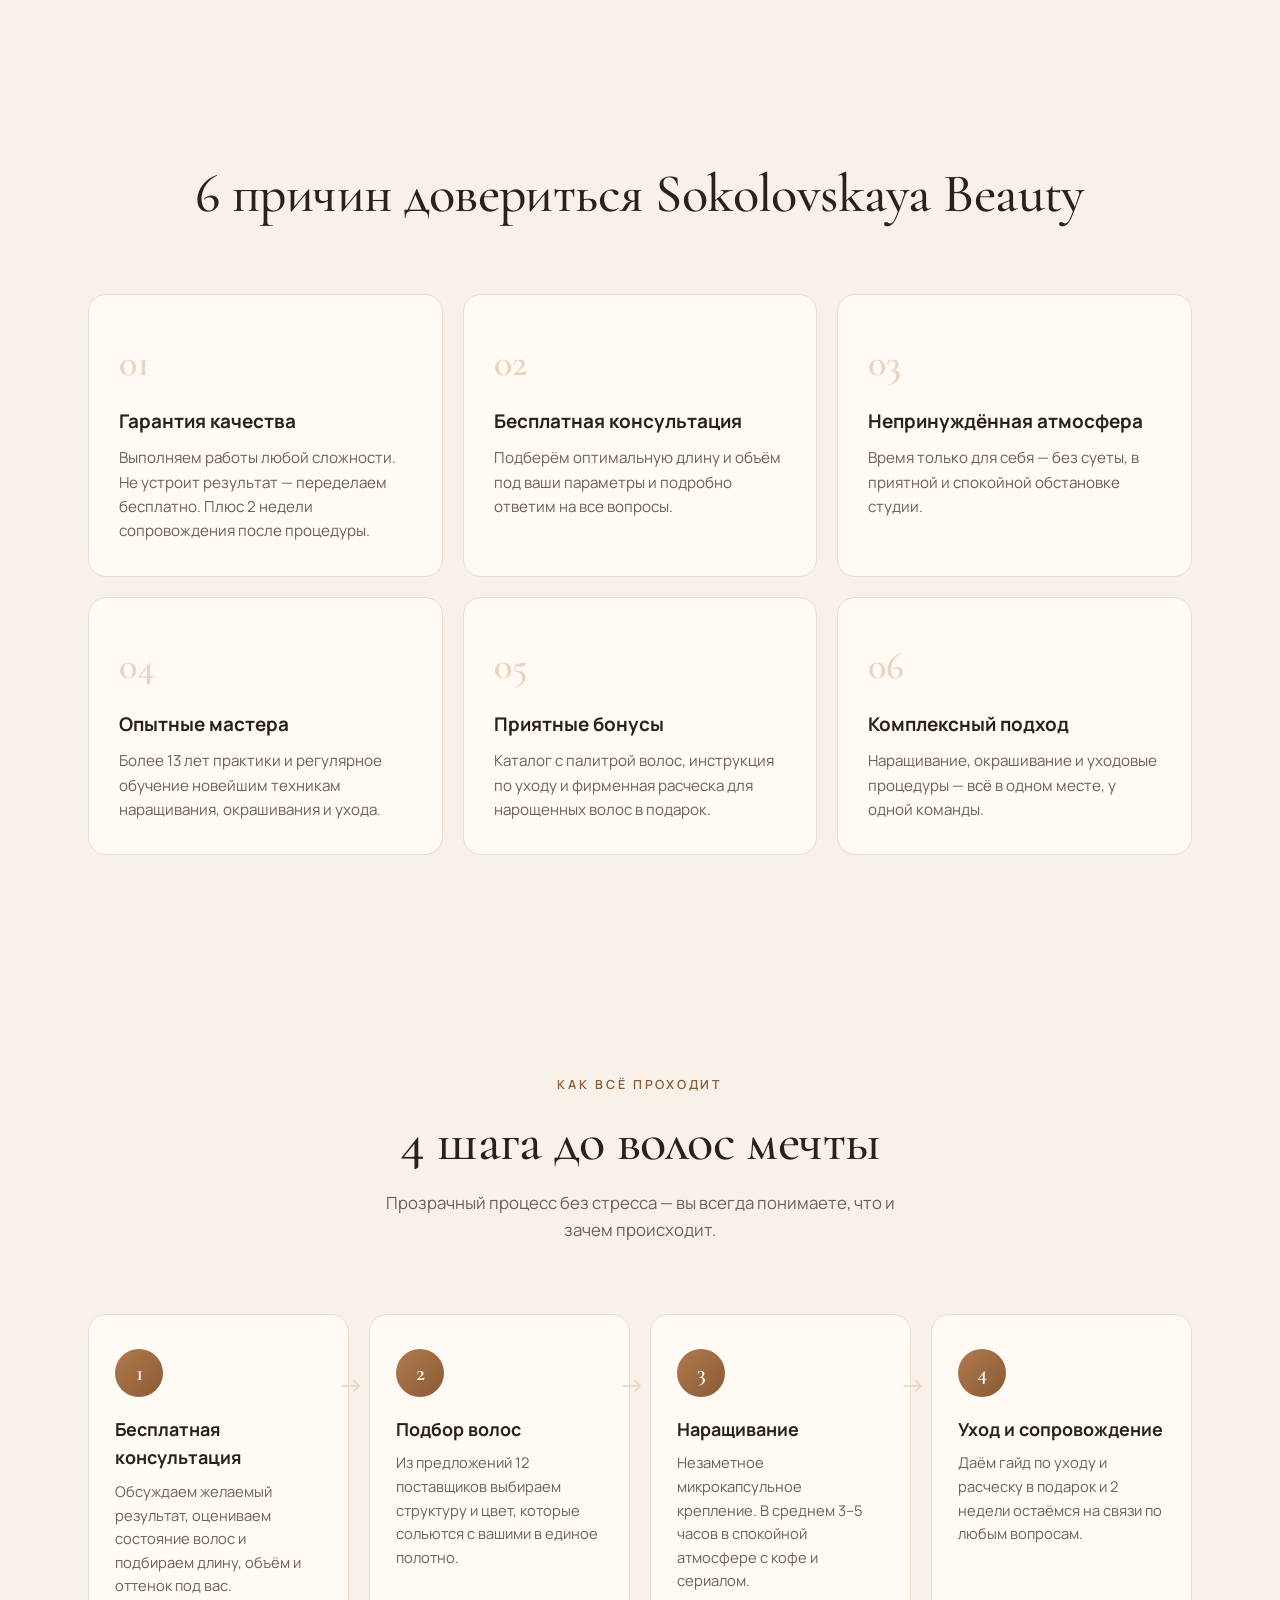
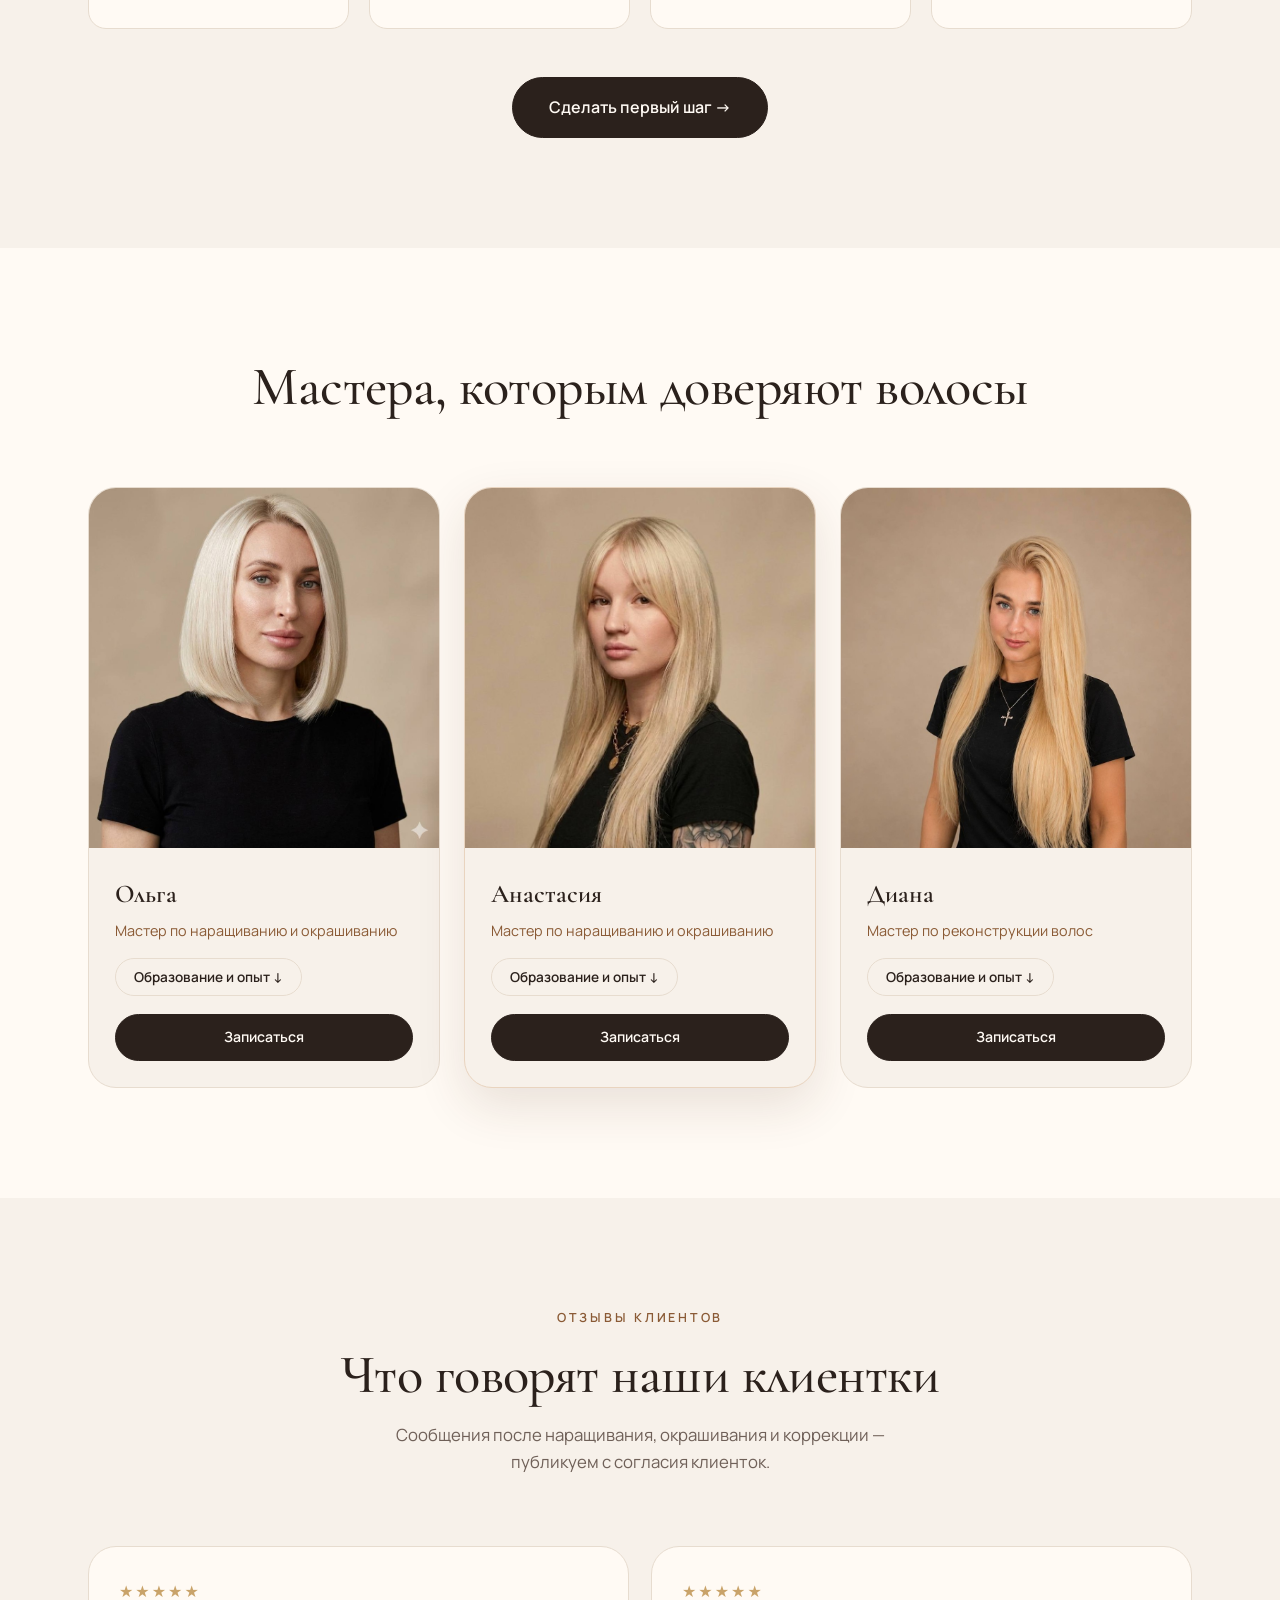
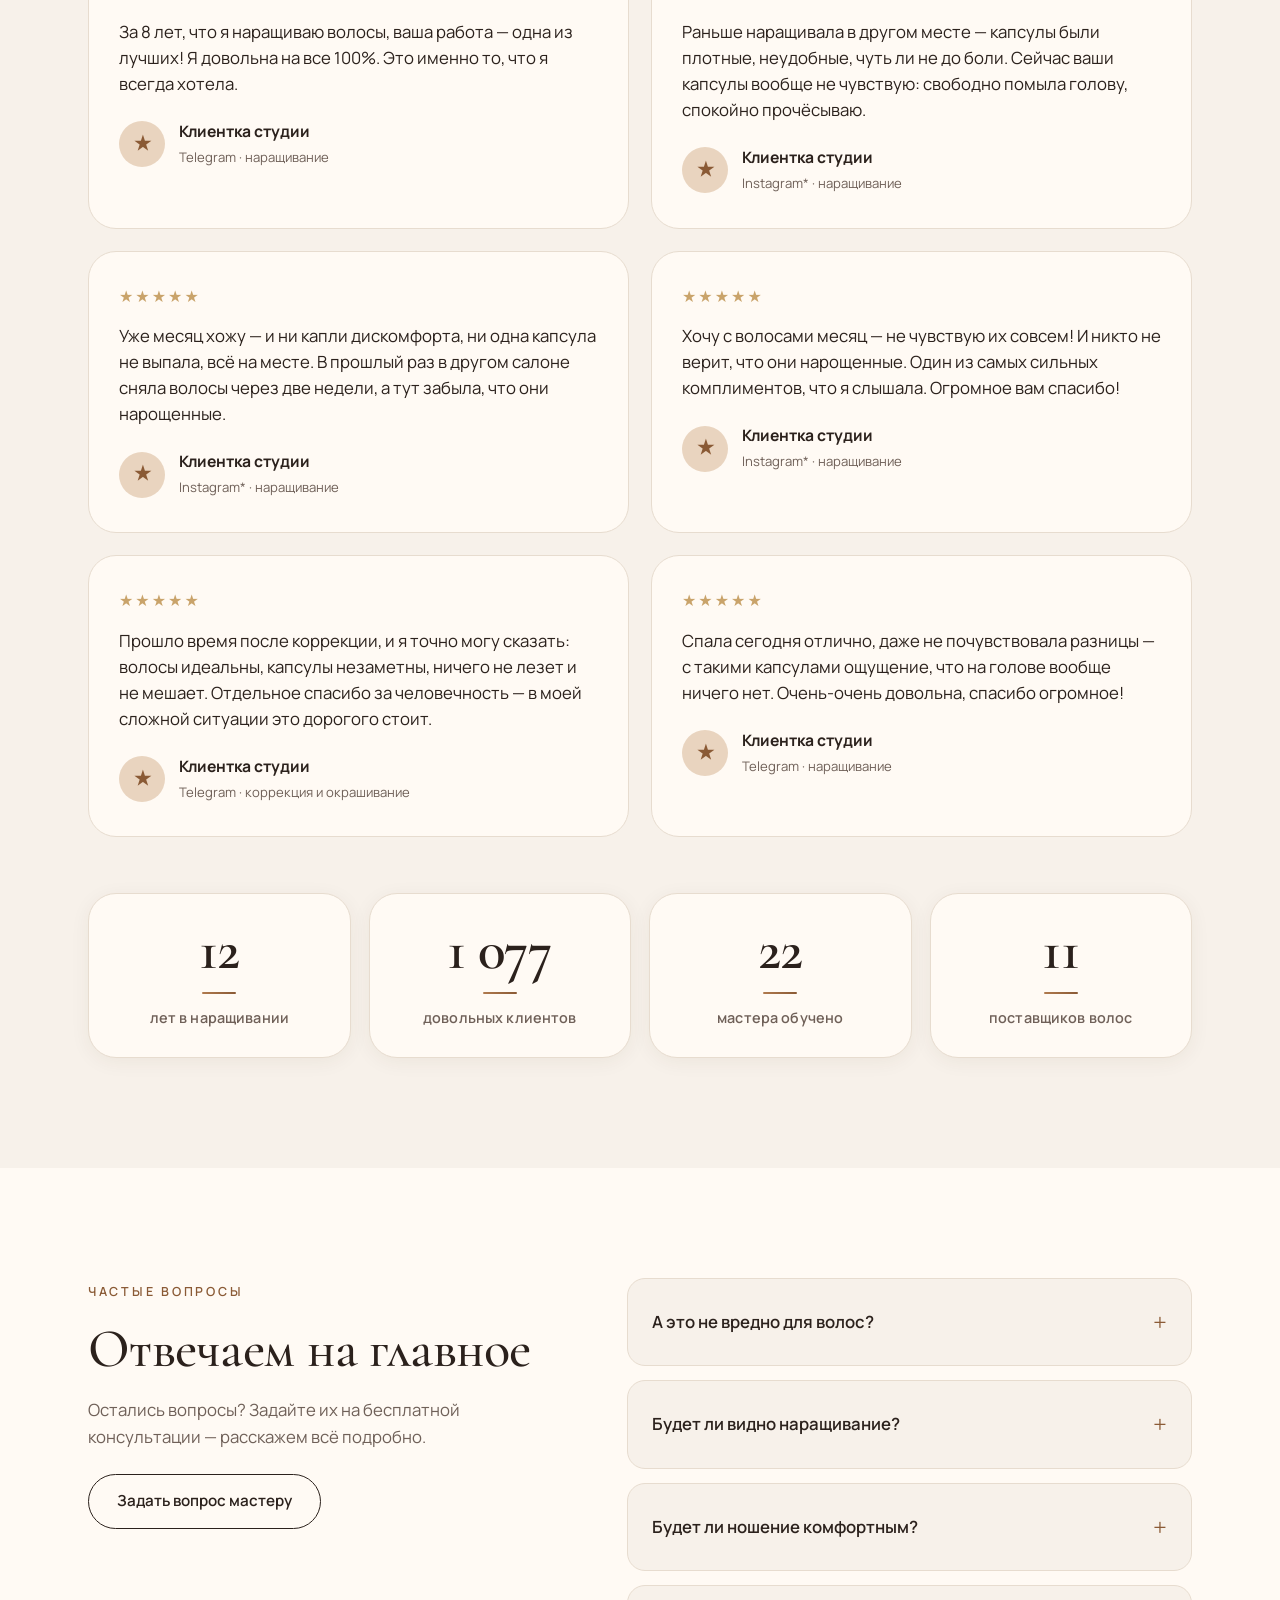
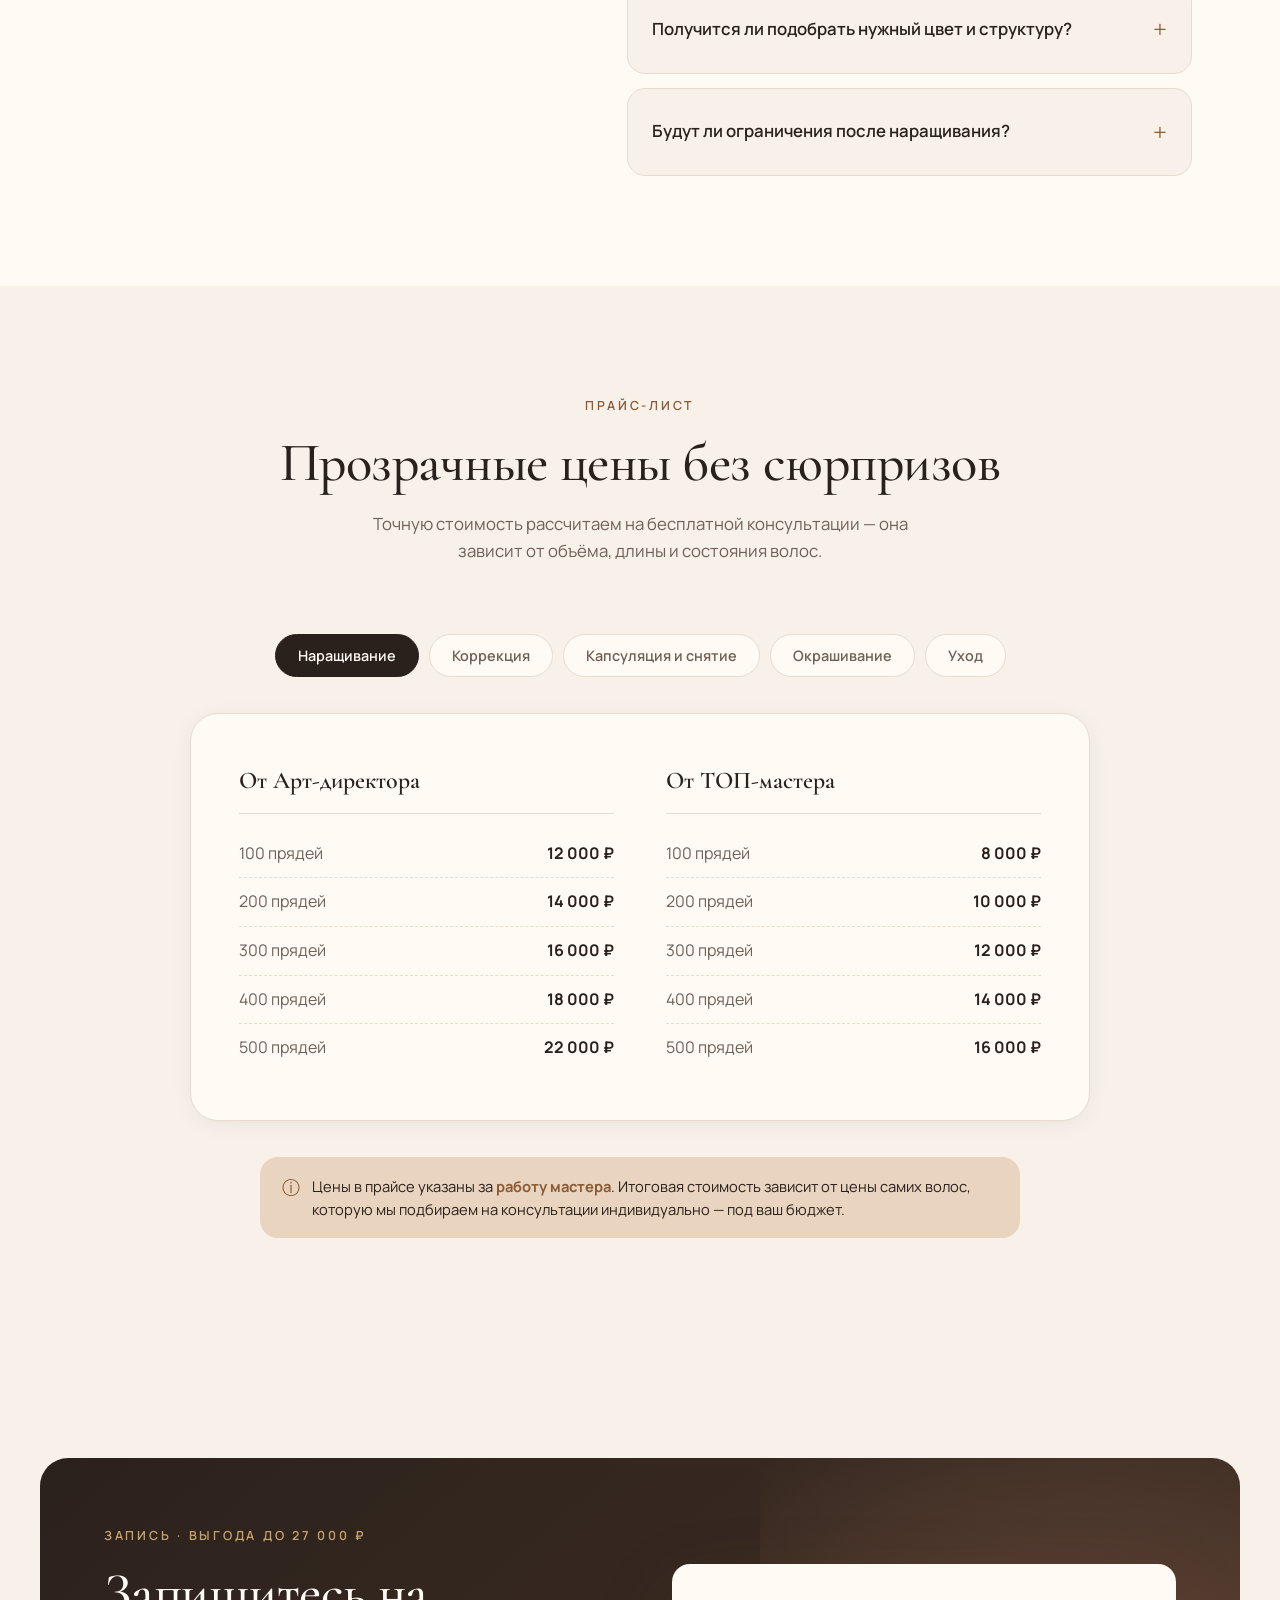
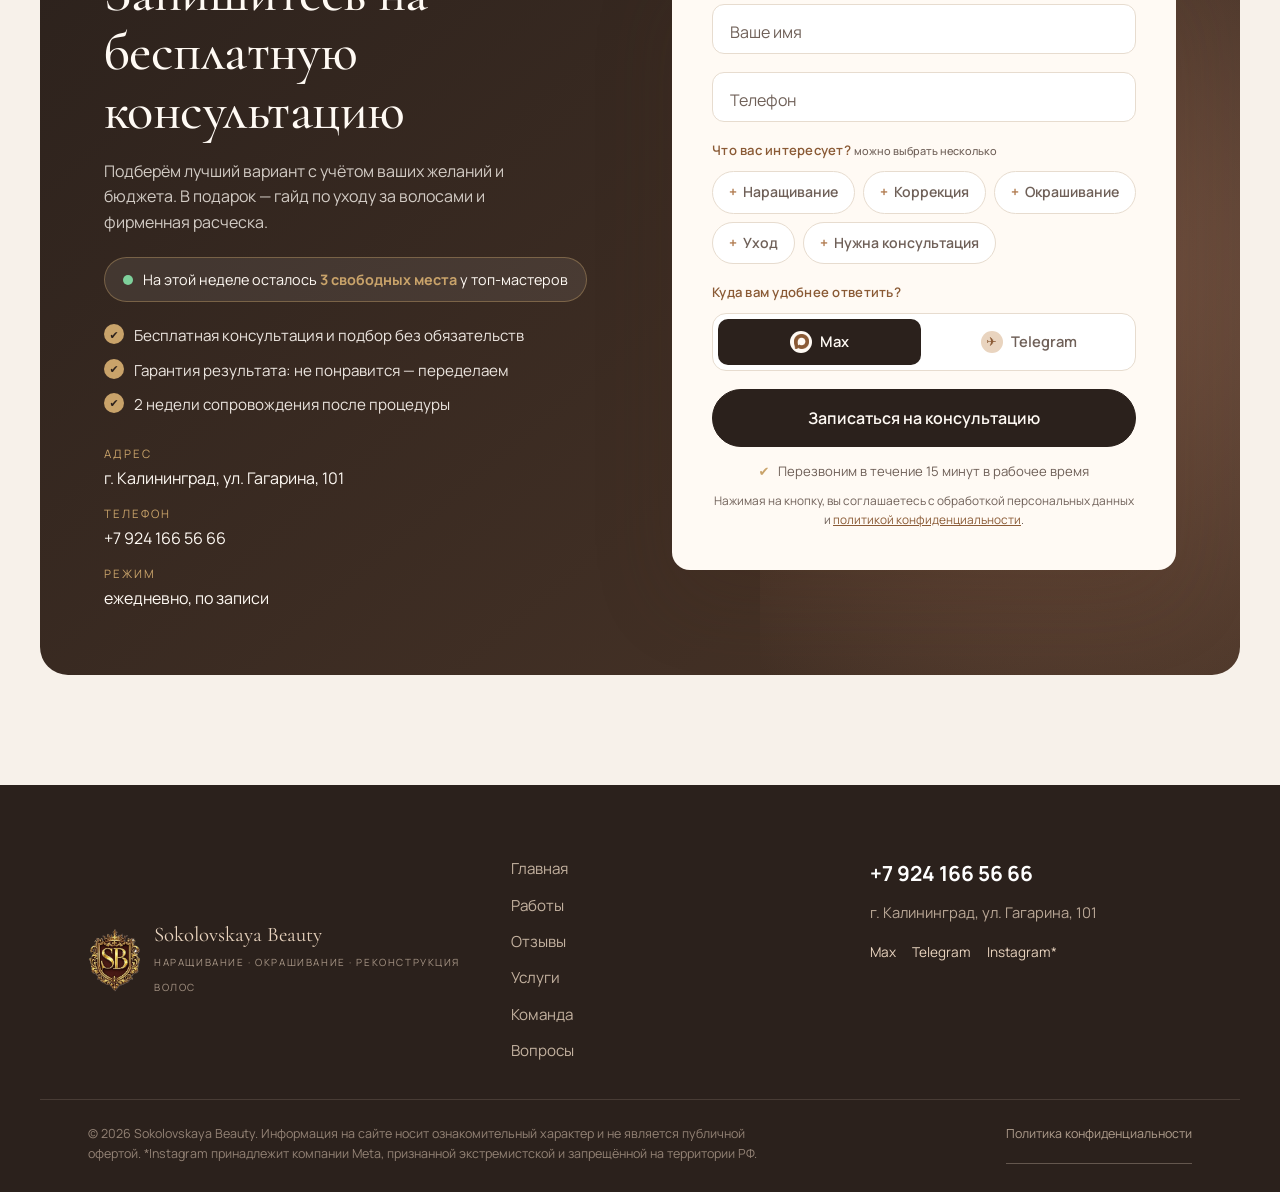
==== commit 63a8edd2: "Fix mobile form submission via top-level FormSubmit POST The AJAX/fetch submission was blocked by Fo" ====
--- a/index.html
+++ b/index.html
@@ -752,34 +752,39 @@
           <li><span>Режим</span> ежедневно, по записи</li>
         </ul>
       </div>
-      <form class="contact__form" id="leadForm" novalidate>
+      <form class="contact__form" id="leadForm" action="https://formsubmit.co/Fedoseeva.ana.1993@icloud.com" method="POST" novalidate>
+        <input type="hidden" name="_subject" value="Новая заявка с сайта Sokolovskaya Beauty" />
+        <input type="hidden" name="_template" value="table" />
+        <input type="hidden" name="_captcha" value="false" />
+        <input type="hidden" name="_next" value="https://sokolovskaya-beauty.ru/thanks.html" />
+        <input type="hidden" name="Услуги" id="servicesHidden" />
         <div class="field">
-          <input type="text" id="name" name="name" required placeholder=" " />
+          <input type="text" id="name" name="Имя" required placeholder=" " />
           <label for="name">Ваше имя</label>
         </div>
         <div class="field">
-          <input type="tel" id="phone" name="phone" required placeholder=" " />
+          <input type="tel" id="phone" name="Телефон" required placeholder=" " />
           <label for="phone">Телефон</label>
         </div>
         <div class="field-group">
           <span class="field-label">Что вас интересует? <small>можно выбрать несколько</small></span>
           <div class="chips" id="services">
-            <label class="chip"><input type="checkbox" name="service" value="Наращивание" /><span>Наращивание</span></label>
-            <label class="chip"><input type="checkbox" name="service" value="Коррекция" /><span>Коррекция</span></label>
-            <label class="chip"><input type="checkbox" name="service" value="Окрашивание" /><span>Окрашивание</span></label>
-            <label class="chip"><input type="checkbox" name="service" value="Уходовые процедуры" /><span>Уход</span></label>
-            <label class="chip"><input type="checkbox" name="service" value="Нужна консультация" /><span>Нужна консультация</span></label>
+            <label class="chip"><input type="checkbox" data-service value="Наращивание" /><span>Наращивание</span></label>
+            <label class="chip"><input type="checkbox" data-service value="Коррекция" /><span>Коррекция</span></label>
+            <label class="chip"><input type="checkbox" data-service value="Окрашивание" /><span>Окрашивание</span></label>
+            <label class="chip"><input type="checkbox" data-service value="Уходовые процедуры" /><span>Уход</span></label>
+            <label class="chip"><input type="checkbox" data-service value="Нужна консультация" /><span>Нужна консультация</span></label>
           </div>
         </div>
         <div class="field-group">
           <span class="field-label">Куда вам удобнее ответить?</span>
           <div class="seg" id="messenger">
             <label class="seg__opt">
-              <input type="radio" name="messenger" value="Max" checked />
+              <input type="radio" name="Мессенджер" value="Max" checked />
               <span class="seg__btn"><span class="seg__ic seg__ic--max" aria-hidden="true"><span class="max-mark"></span></span> Max</span>
             </label>
             <label class="seg__opt">
-              <input type="radio" name="messenger" value="Telegram" />
+              <input type="radio" name="Мессенджер" value="Telegram" />
               <span class="seg__btn"><span class="seg__ic seg__ic--tg" aria-hidden="true">✈</span> Telegram</span>
             </label>
           </div>
@@ -831,6 +836,6 @@
     <svg viewBox="0 0 24 24" aria-hidden="true"><path fill="none" stroke="currentColor" stroke-width="2.4" stroke-linecap="round" stroke-linejoin="round" d="M12 19V6m0 0-6 6m6-6 6 6"/></svg>
   </button>
 
-  <script src="script.js?v=9"></script>
+  <script src="script.js?v=11"></script>
 </body>
 </html>
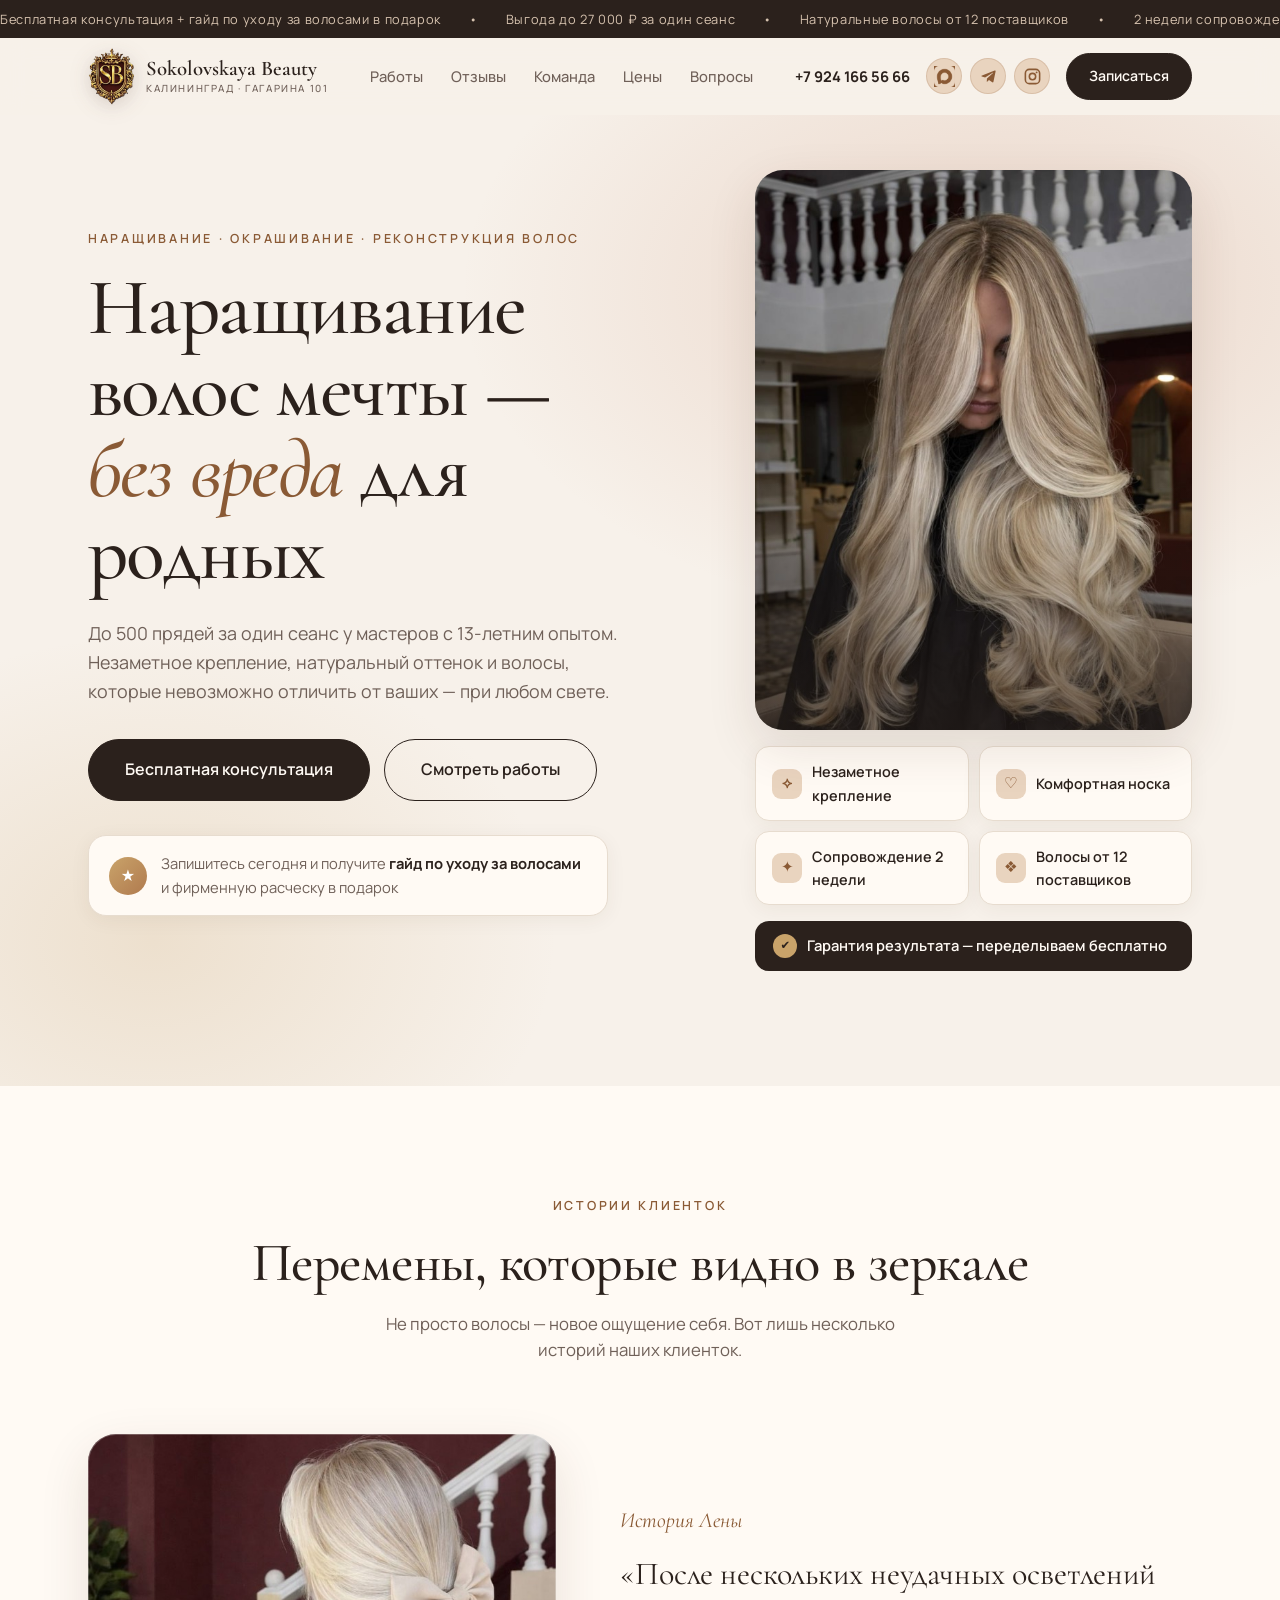
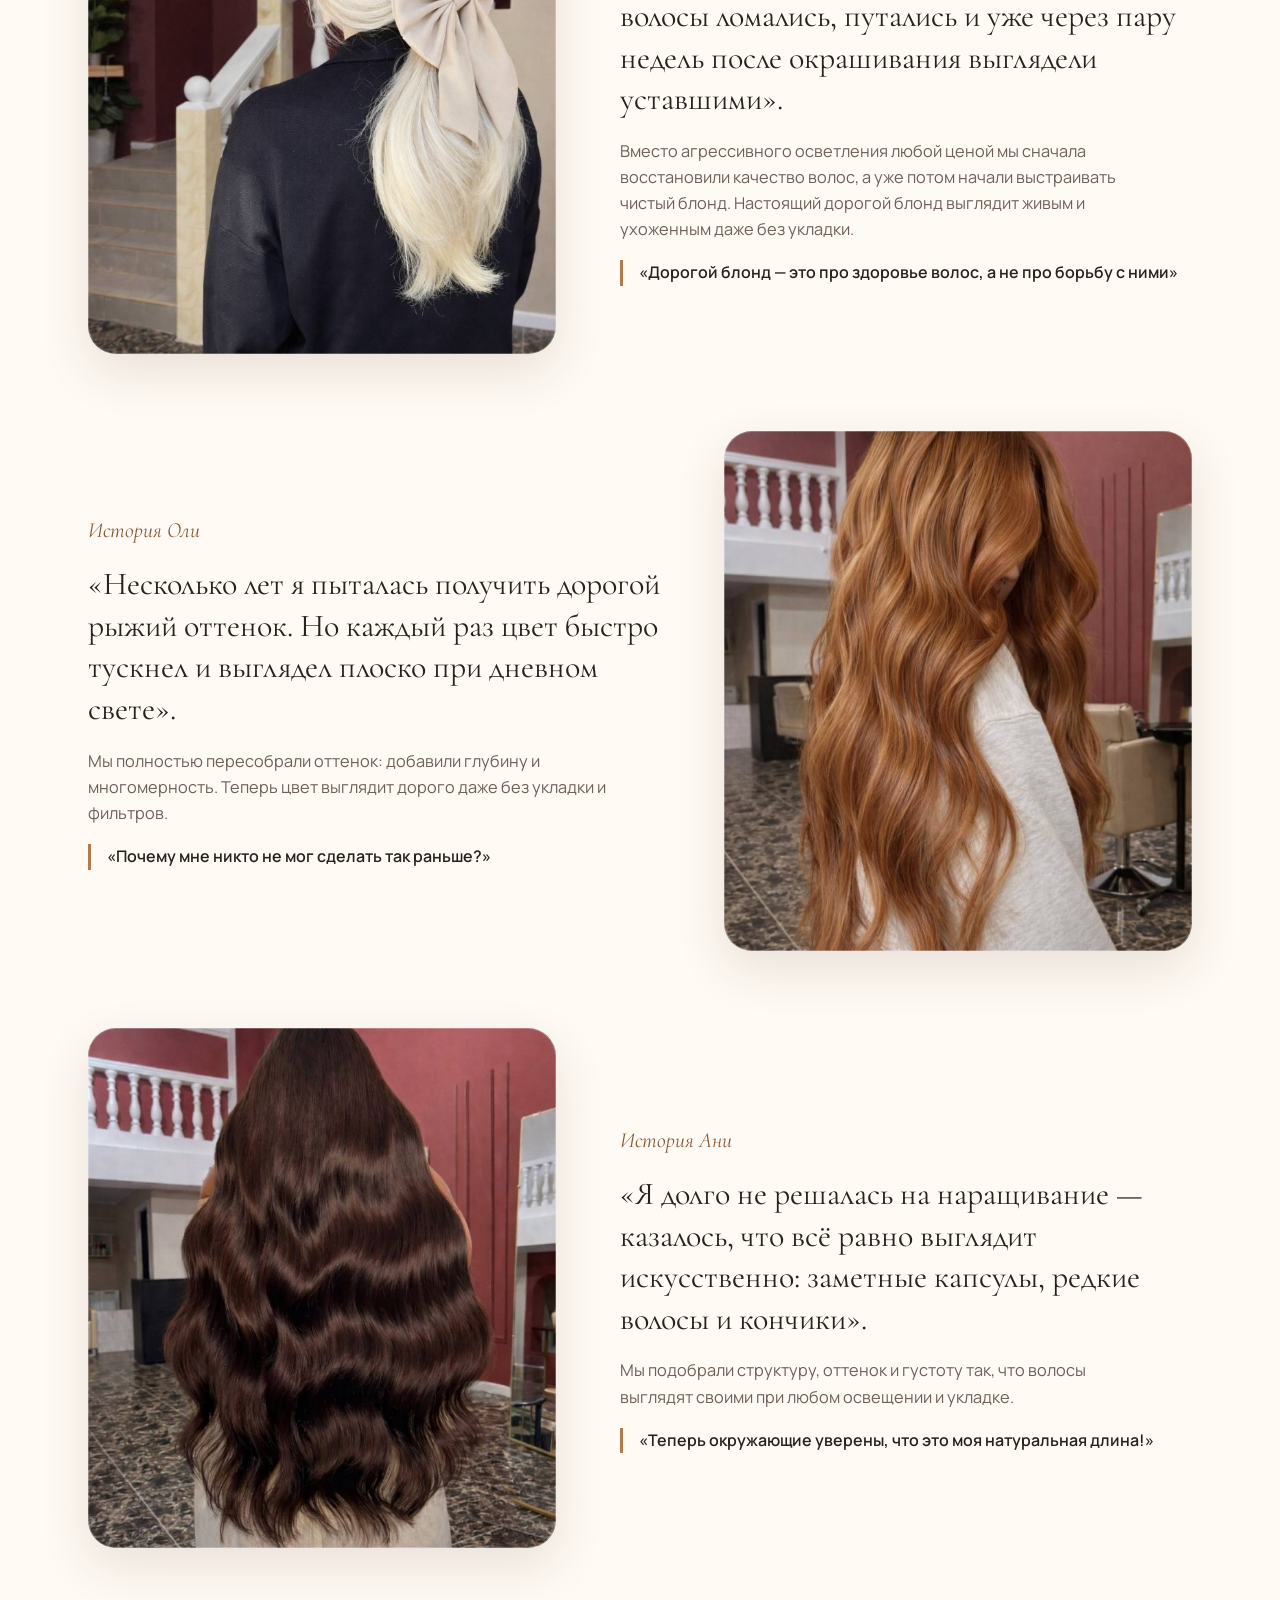
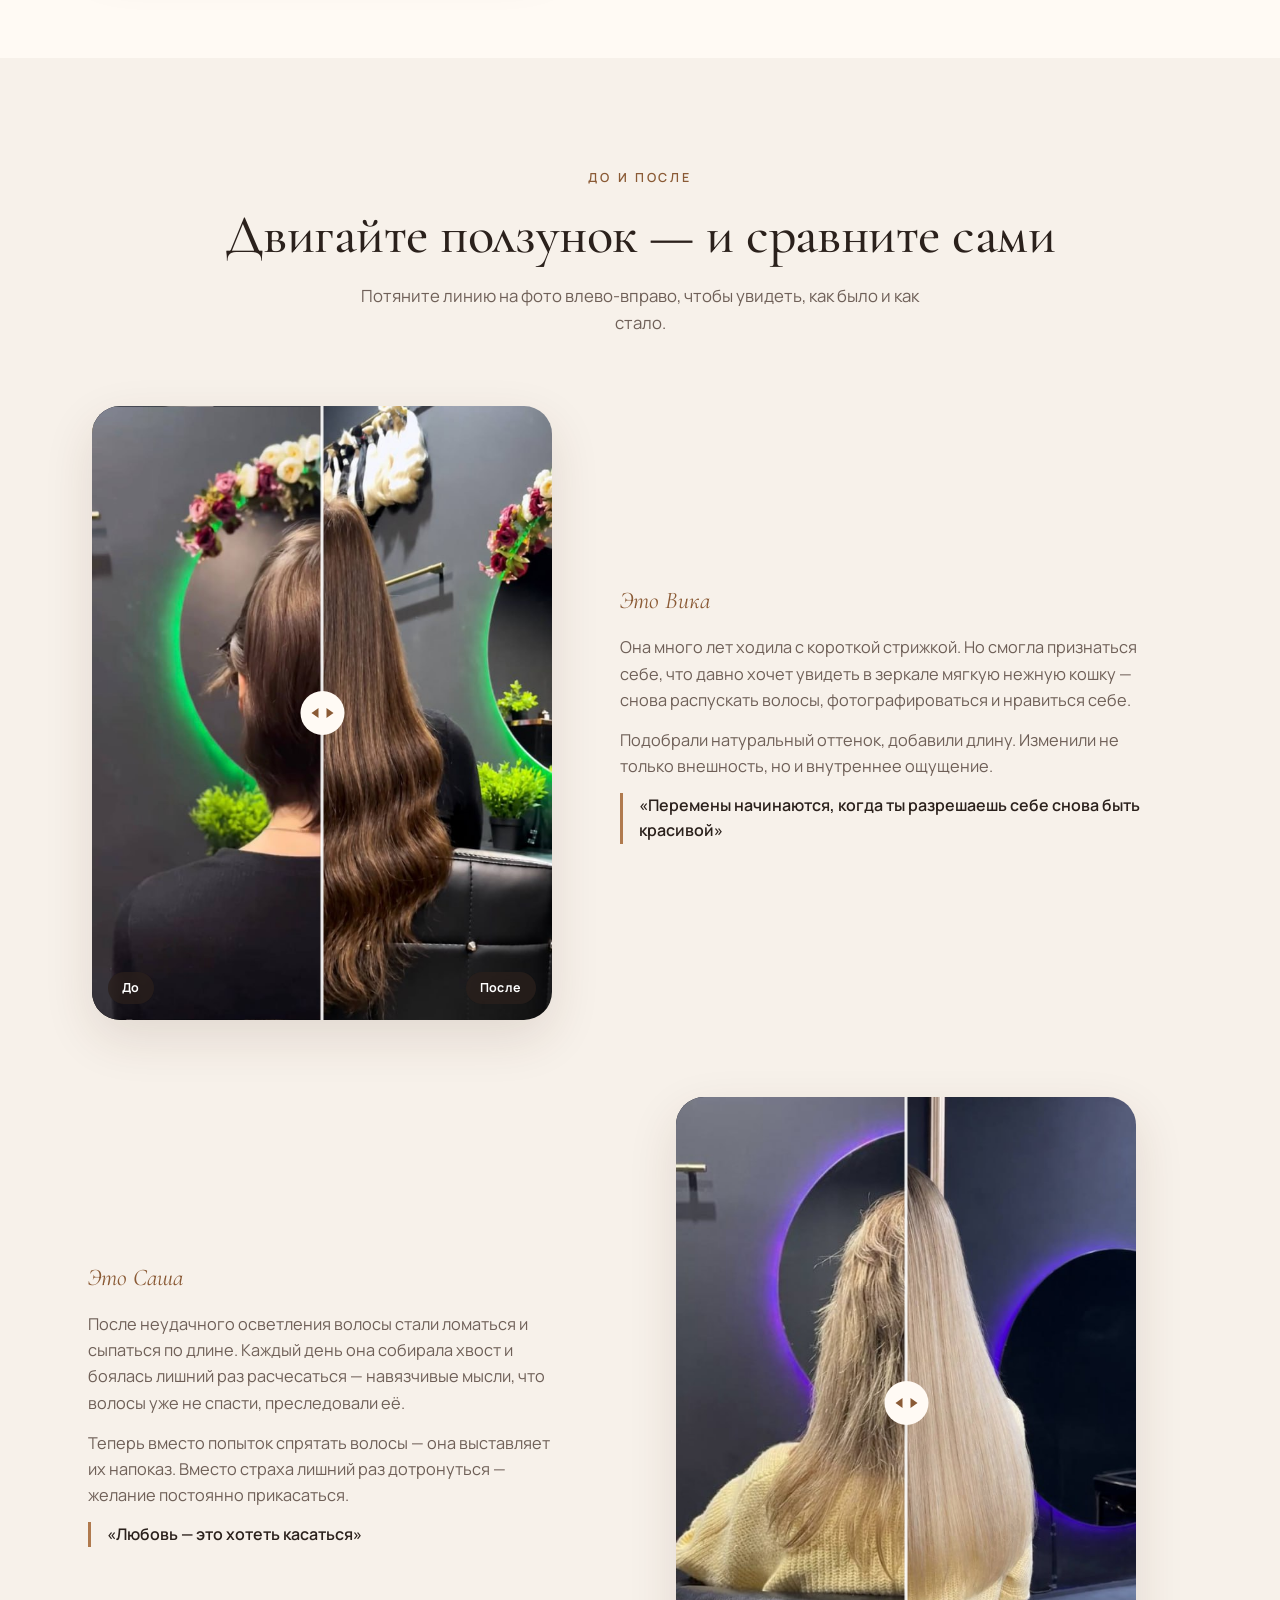
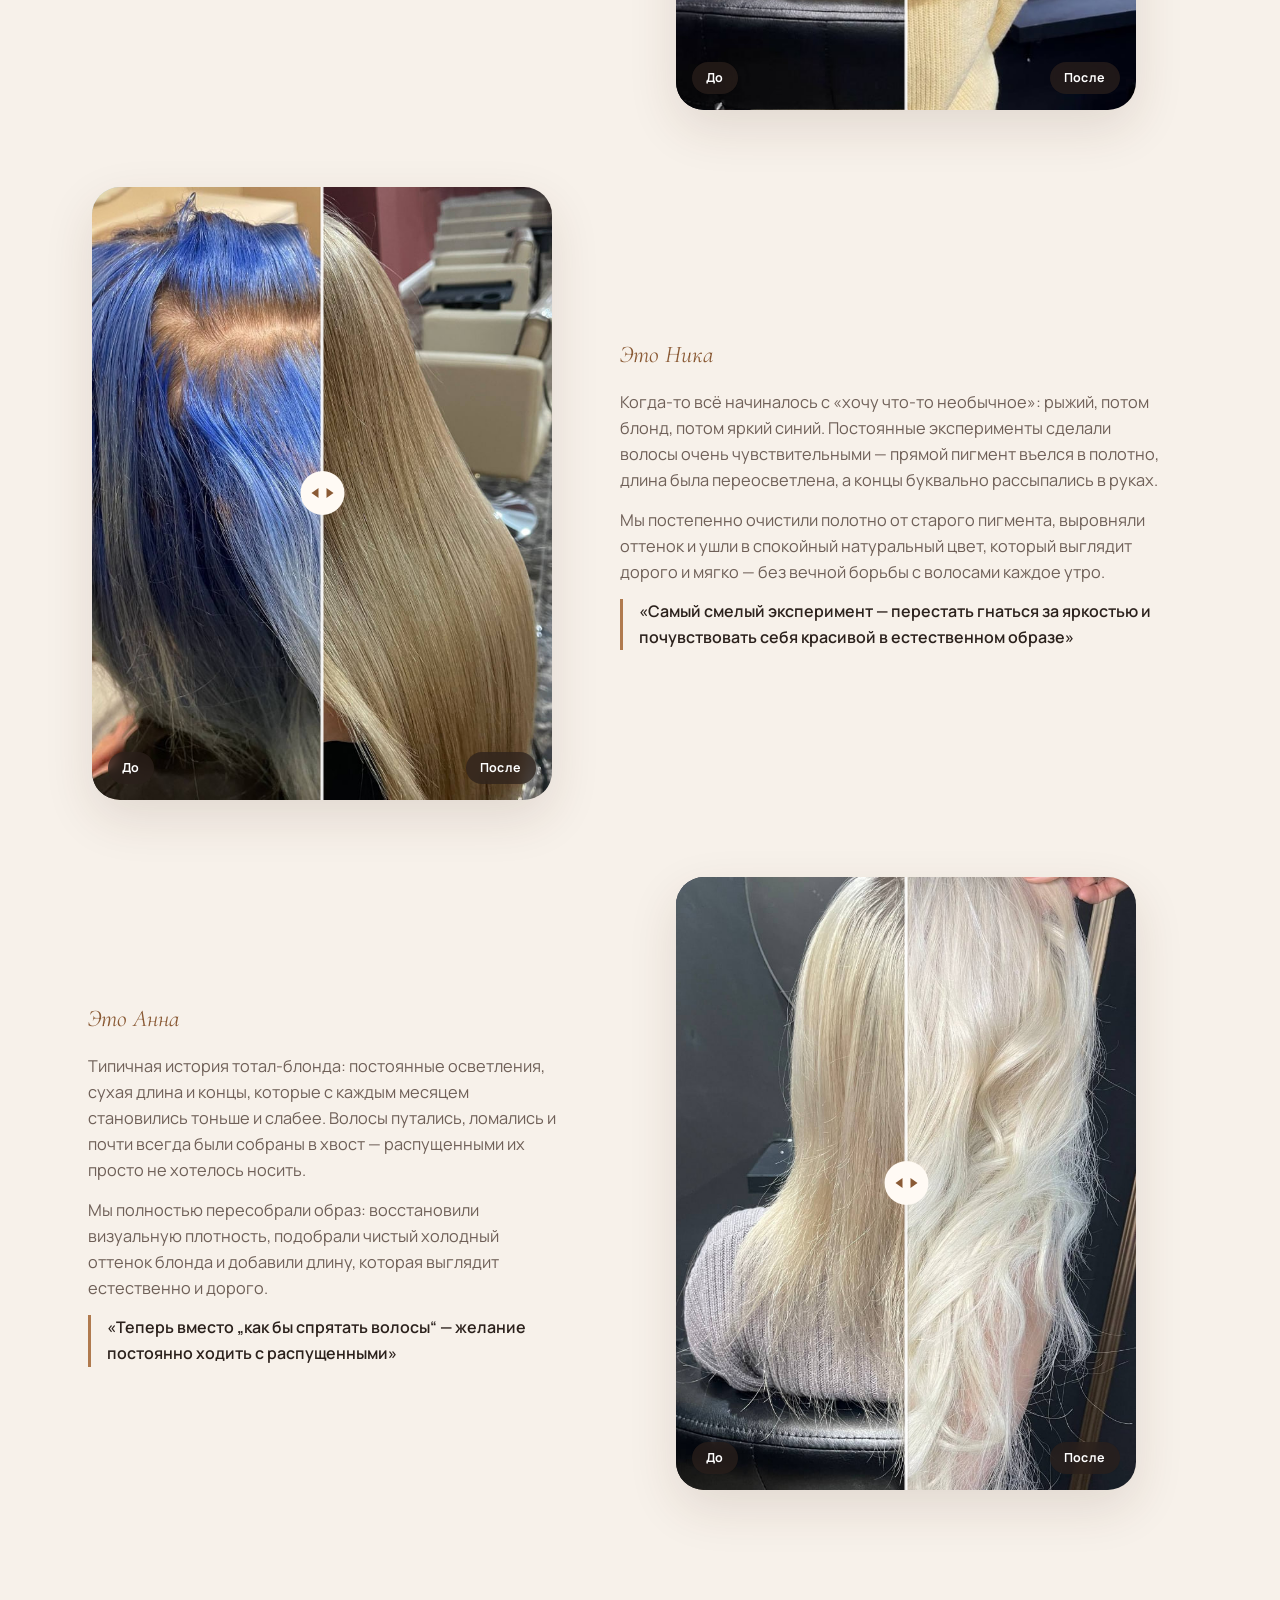
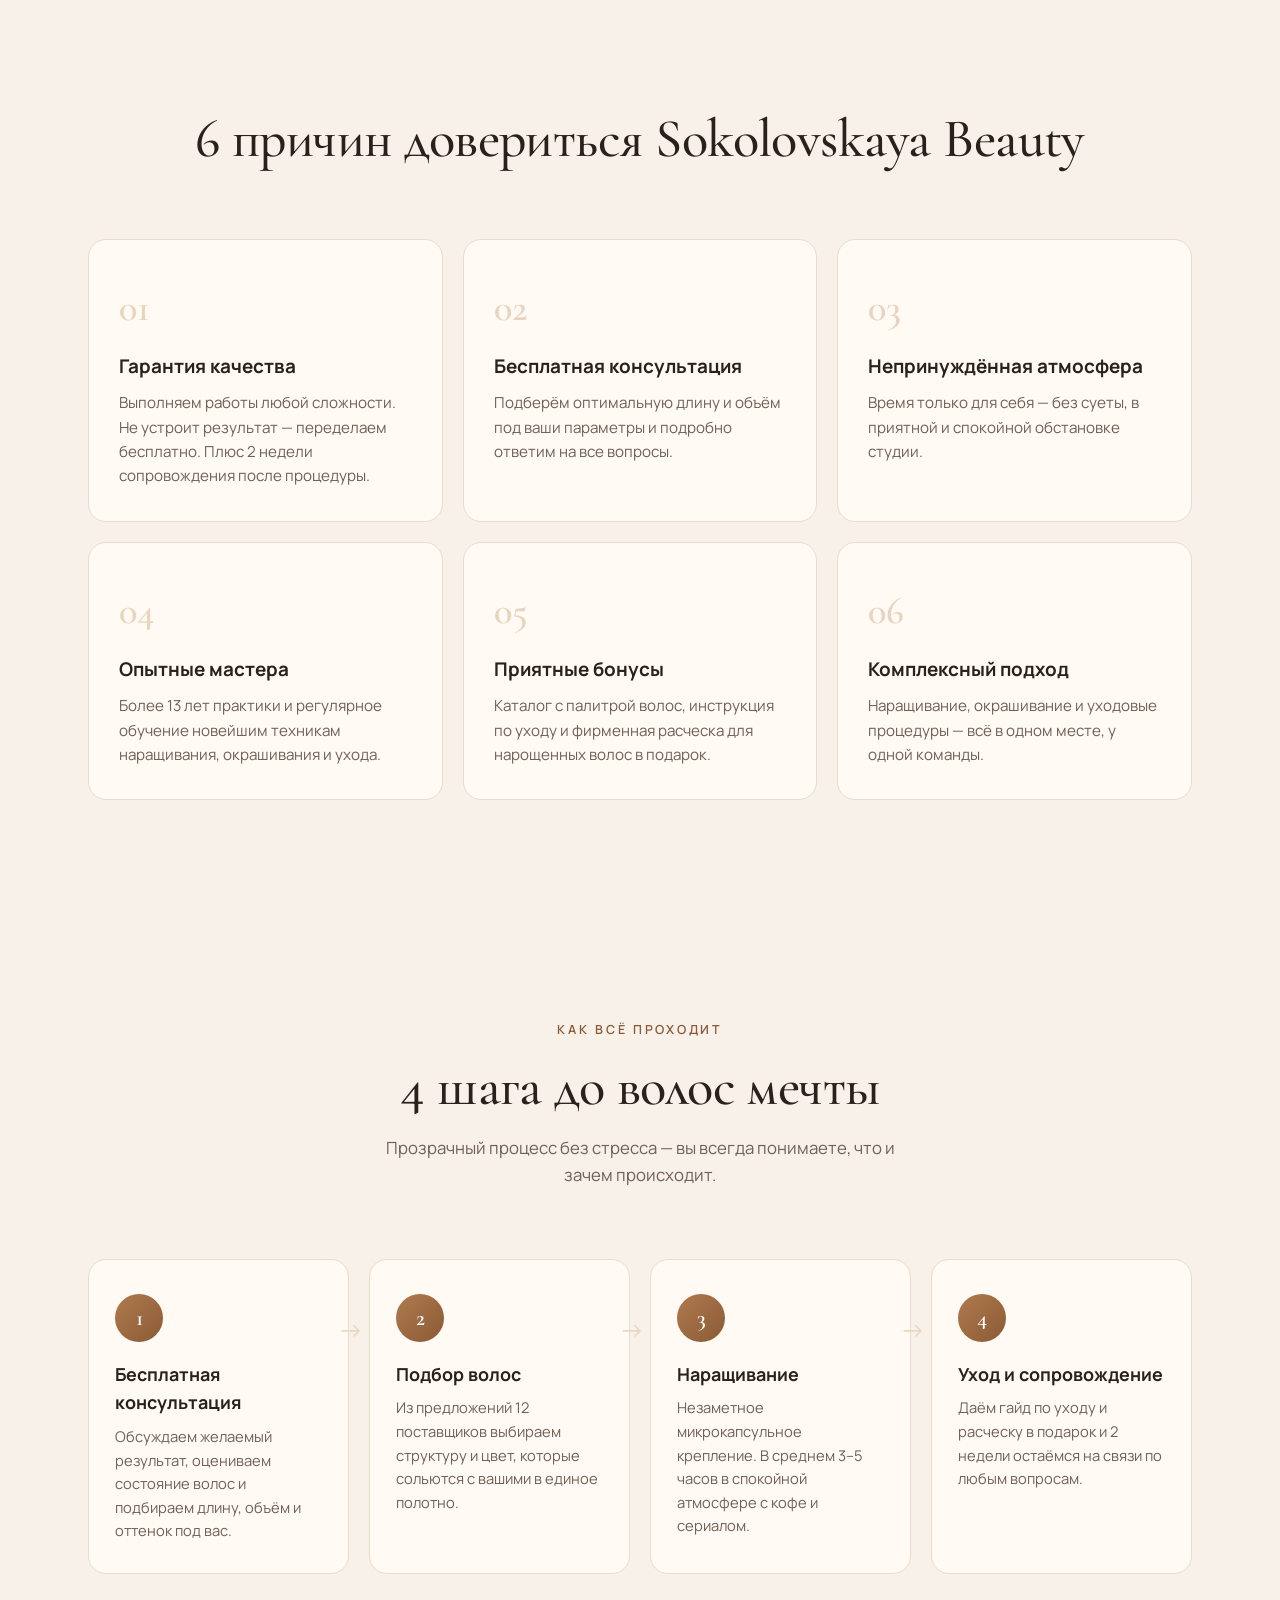
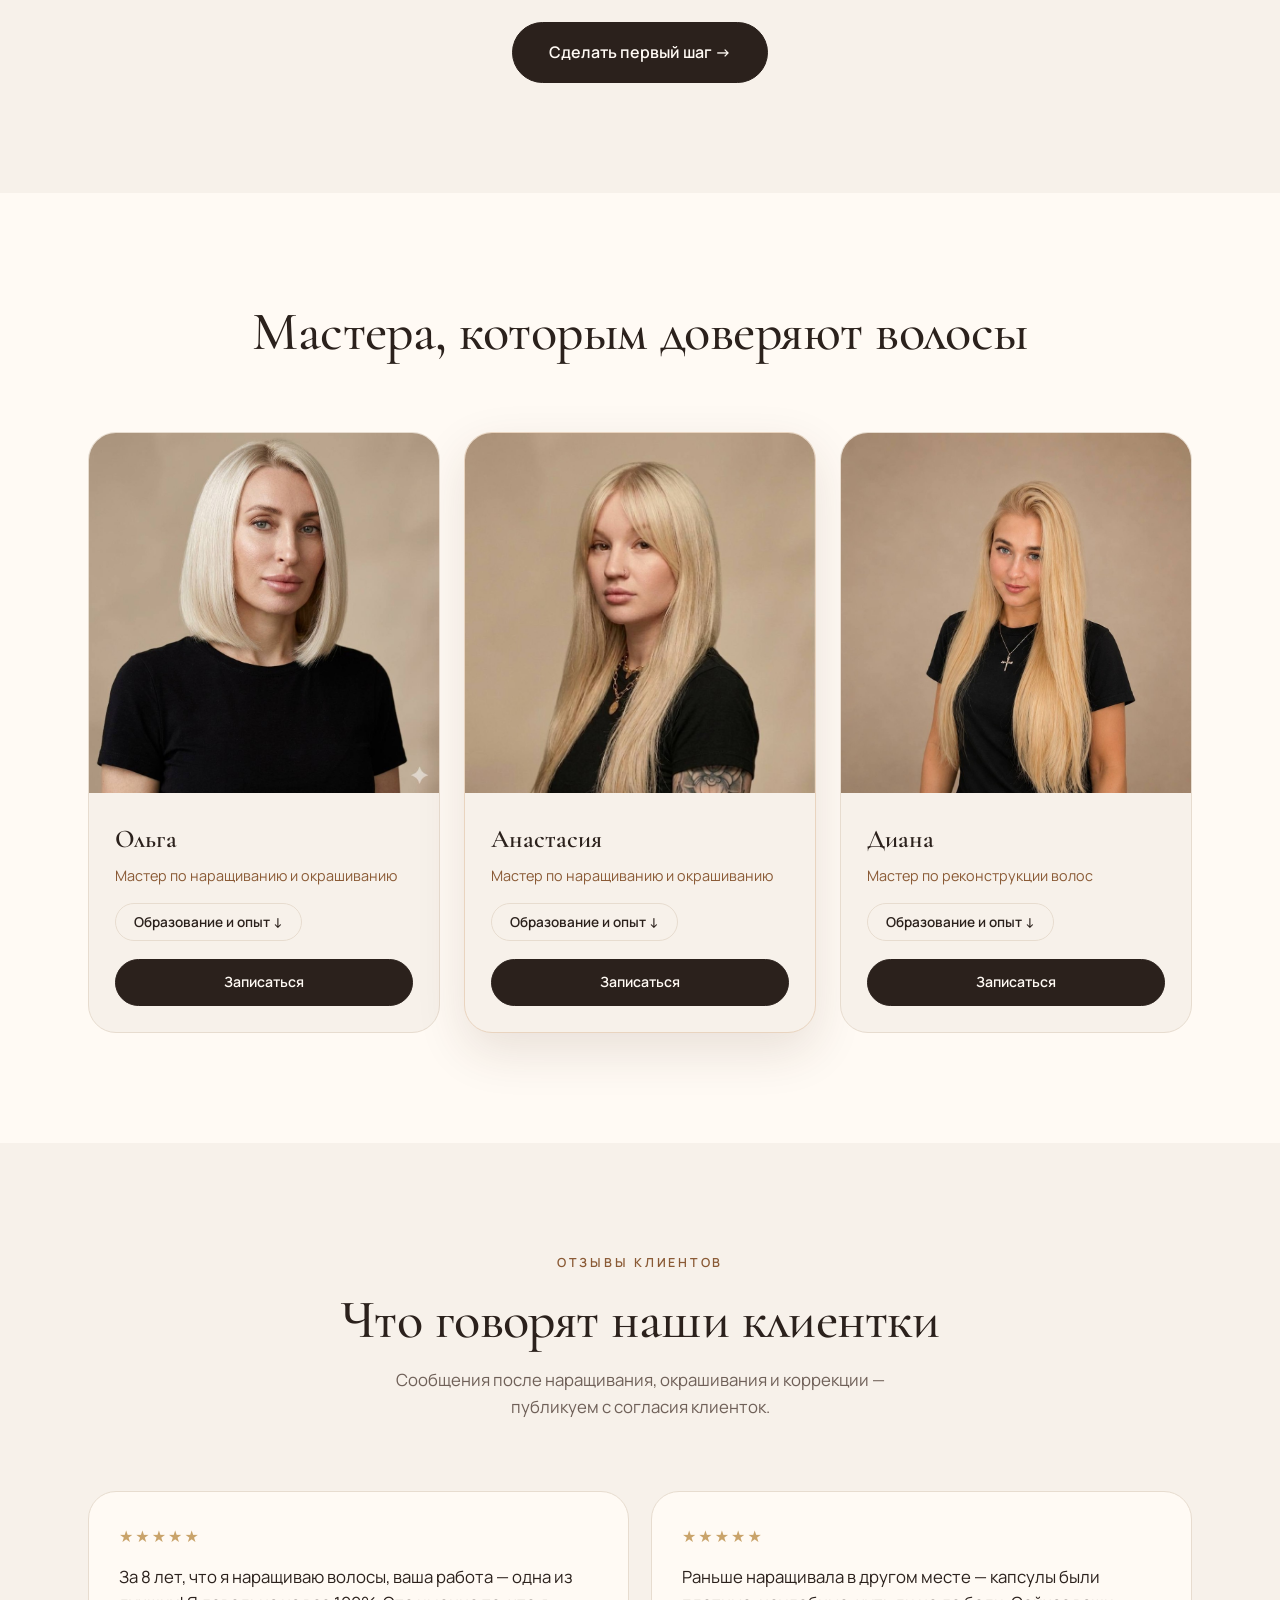
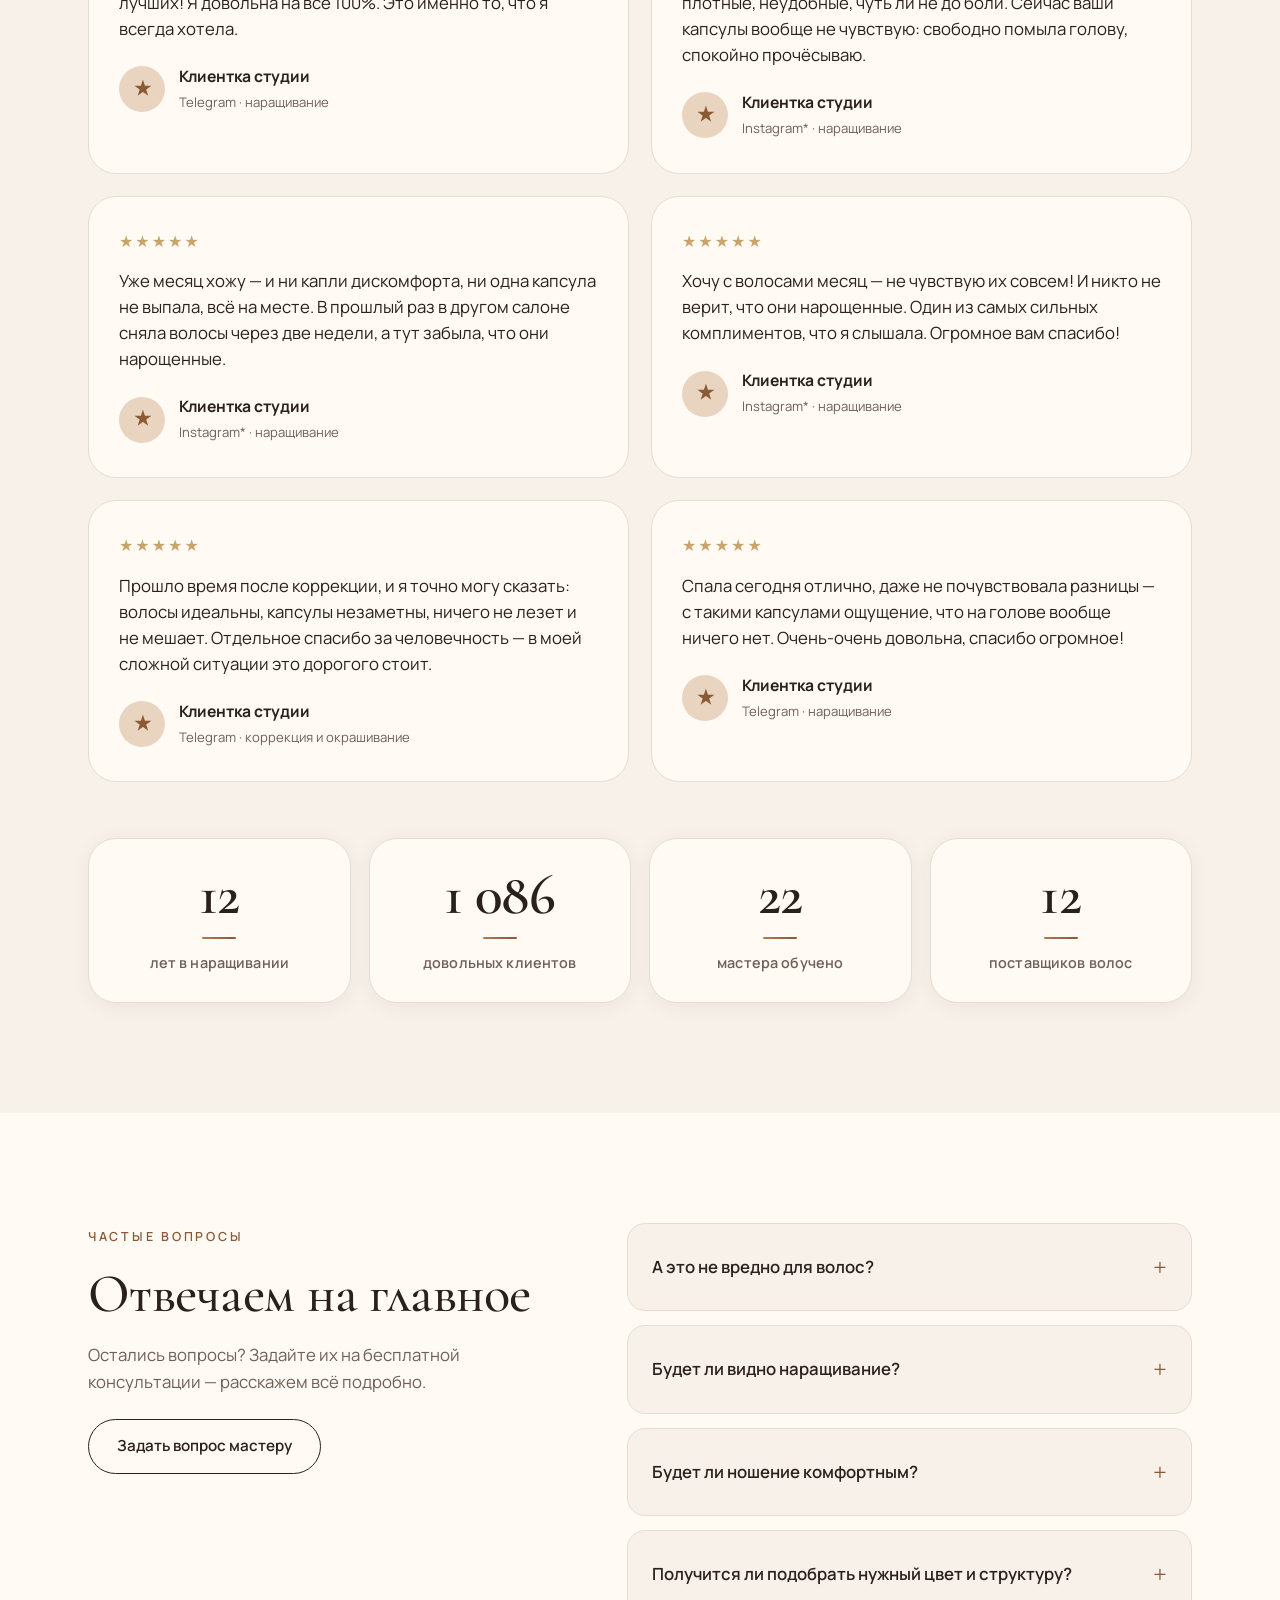
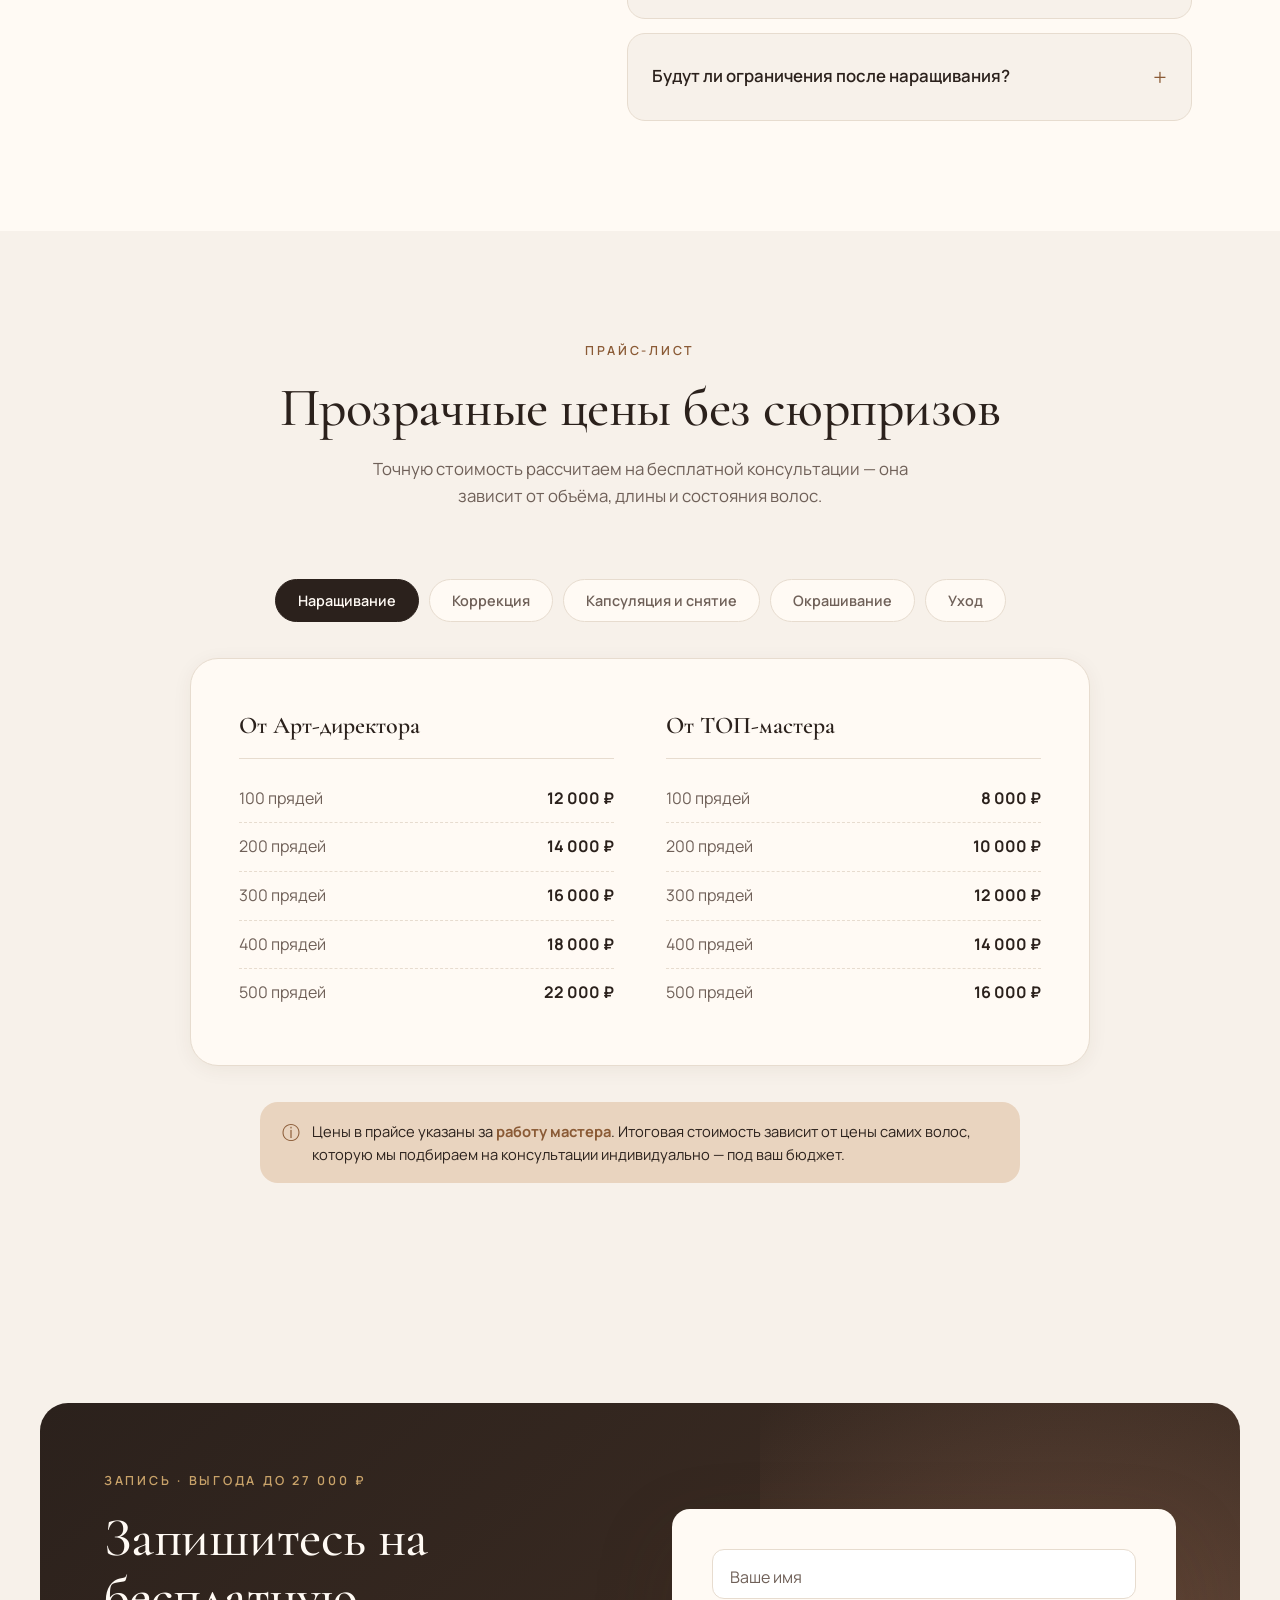
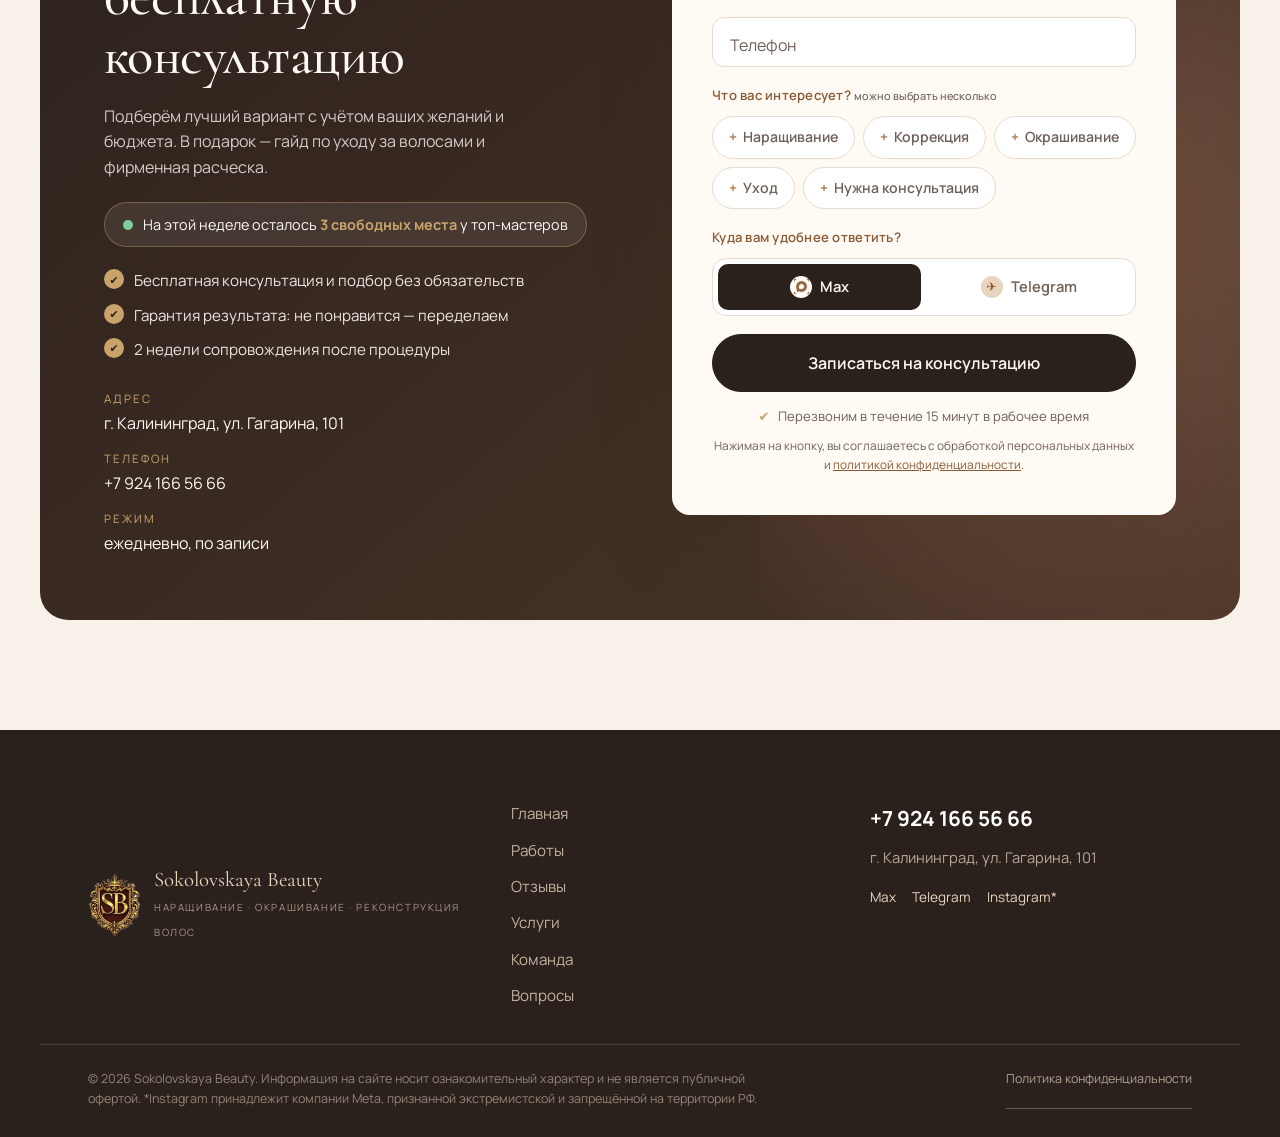
==== commit 641fc048: "Fix Max logo mask and tighten hero top spacing Regenerate max-mask.png with a proper alpha channel s" ====
--- a/index.html
+++ b/index.html
@@ -37,7 +37,7 @@
   <link rel="preconnect" href="https://fonts.googleapis.com" />
   <link rel="preconnect" href="https://fonts.gstatic.com" crossorigin />
   <link href="https://fonts.googleapis.com/css2?family=Cormorant+Garamond:ital,wght@0,400;0,500;0,600;1,400&family=Manrope:wght@300;400;500;600;700;800&display=swap" rel="stylesheet" />
-  <link rel="stylesheet" href="styles.css?v=10" />
+  <link rel="stylesheet" href="styles.css?v=13" />
 
   <!-- Структурированные данные: HairSalon + FAQ -->
   <script type="application/ld+json">
--- a/styles.css
+++ b/styles.css
@@ -204,8 +204,8 @@
 .max-mark {
   display: block;
   background-color: currentColor;
-  -webkit-mask: url(assets/max-mask.png) center / contain no-repeat;
-  mask: url(assets/max-mask.png) center / contain no-repeat;
+  -webkit-mask: url(assets/max-mask.png?v=3) center / contain no-repeat;
+  mask: url(assets/max-mask.png?v=3) center / contain no-repeat;
 }
 .social .max-mark { width: 21px; height: 21px; }
 
@@ -233,7 +233,7 @@
 /* ===== Hero ===== */
 .hero {
   position: relative;
-  padding: clamp(60px, 9vw, 110px) 0 clamp(70px, 9vw, 120px);
+  padding: clamp(30px, 4.5vw, 55px) 0 clamp(70px, 9vw, 120px);
   overflow: hidden;
 }
 .hero__bg {
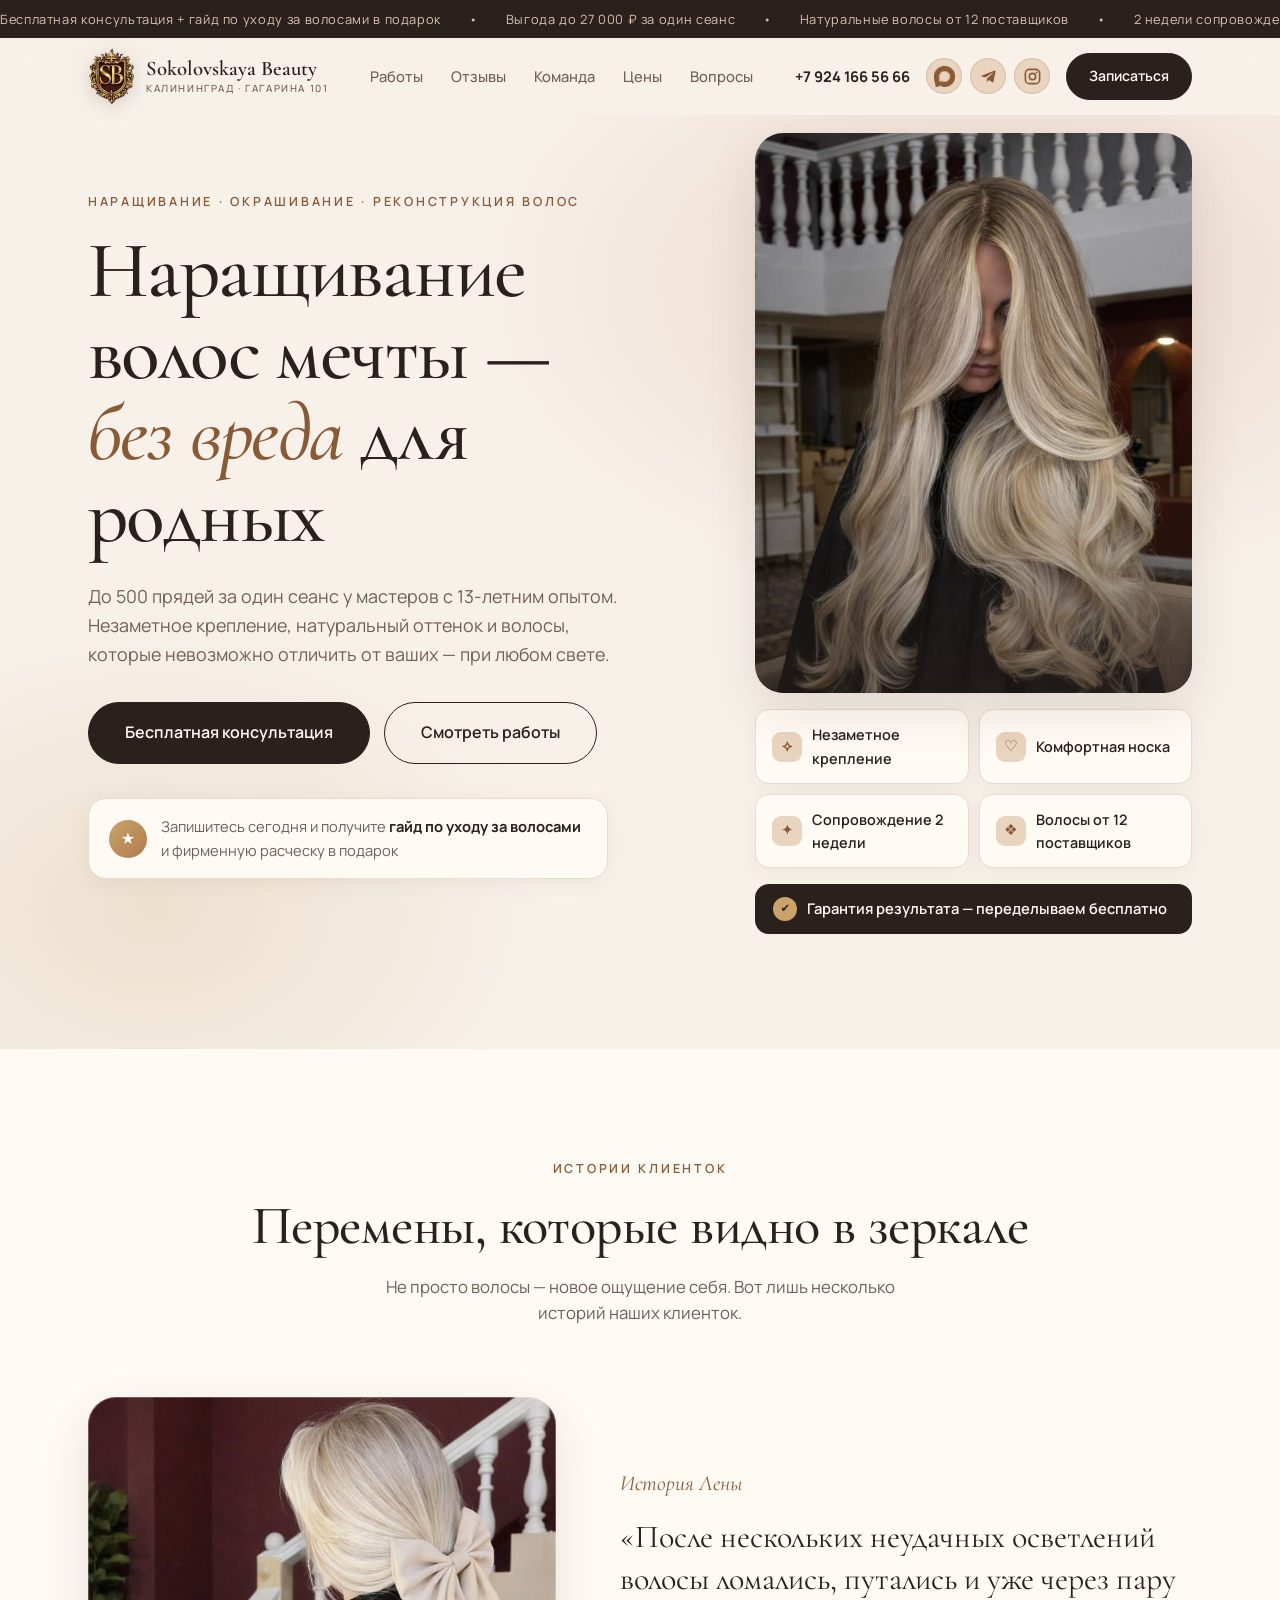
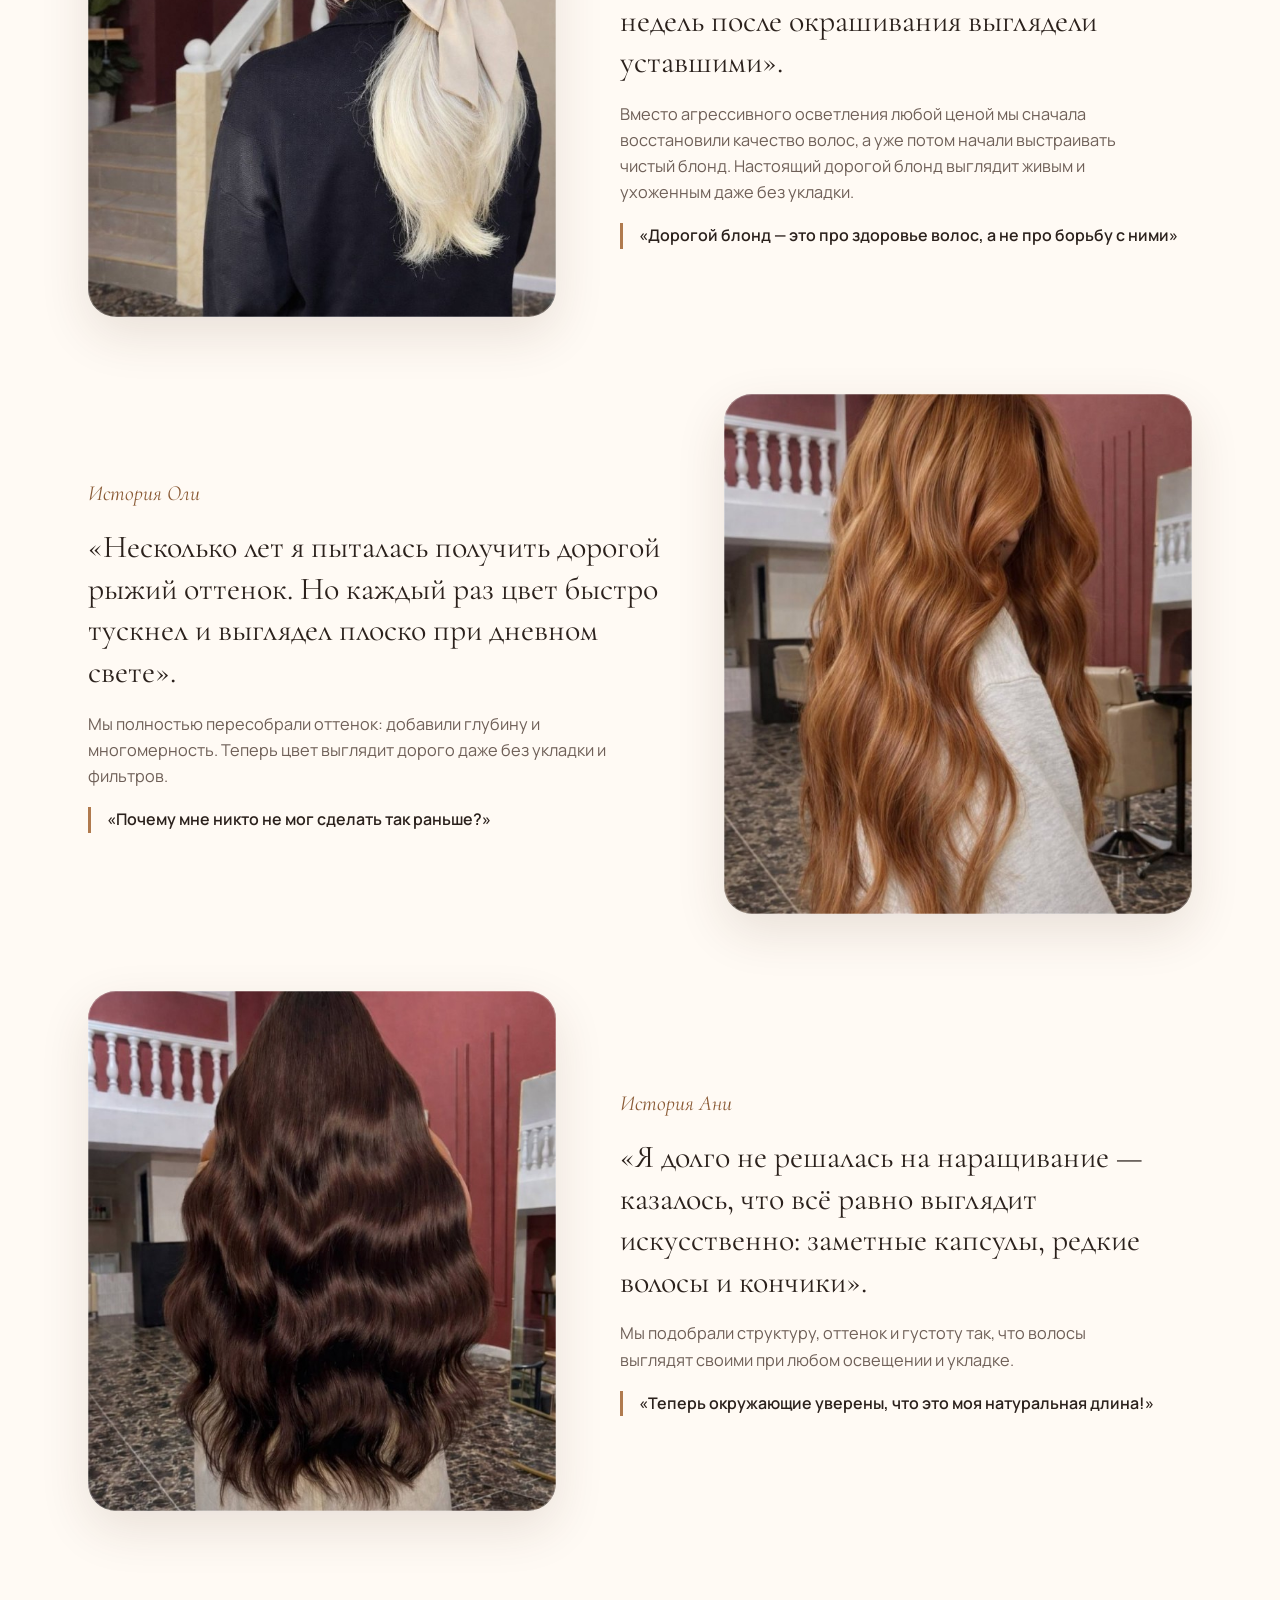
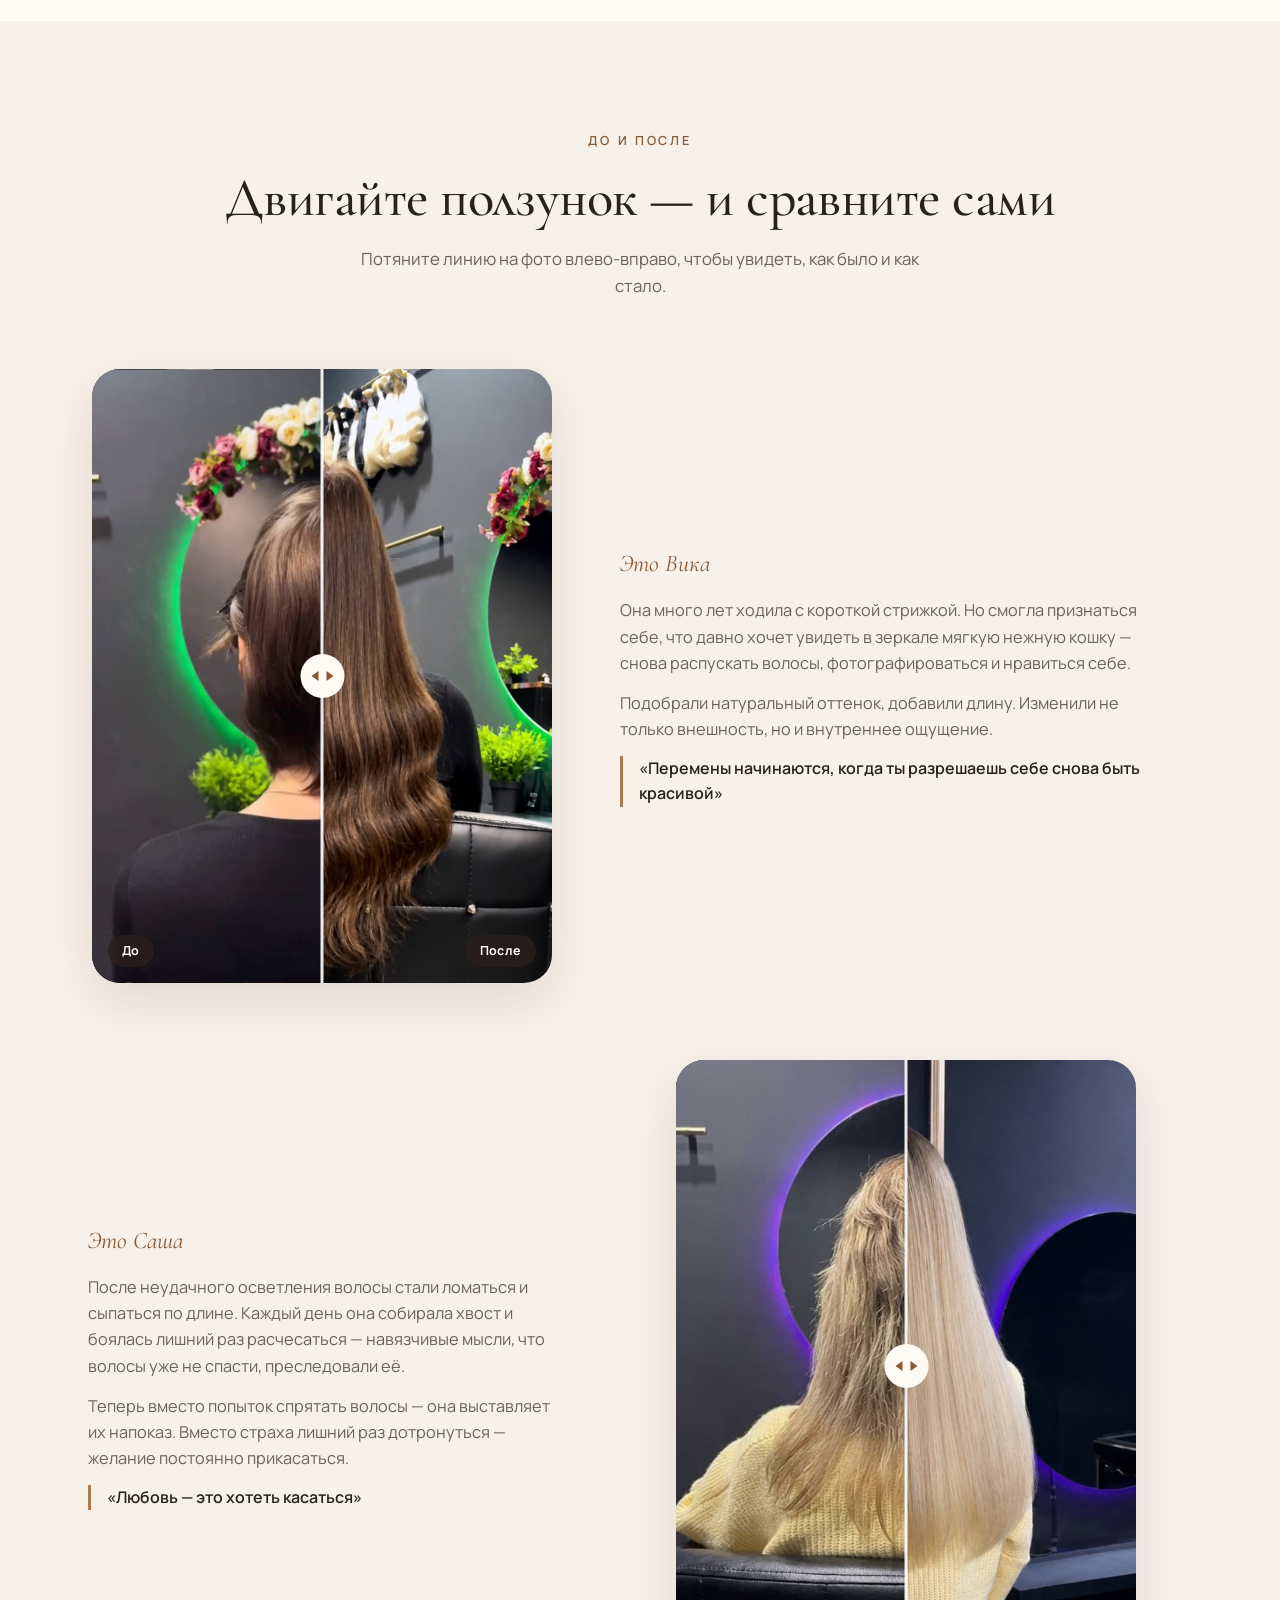
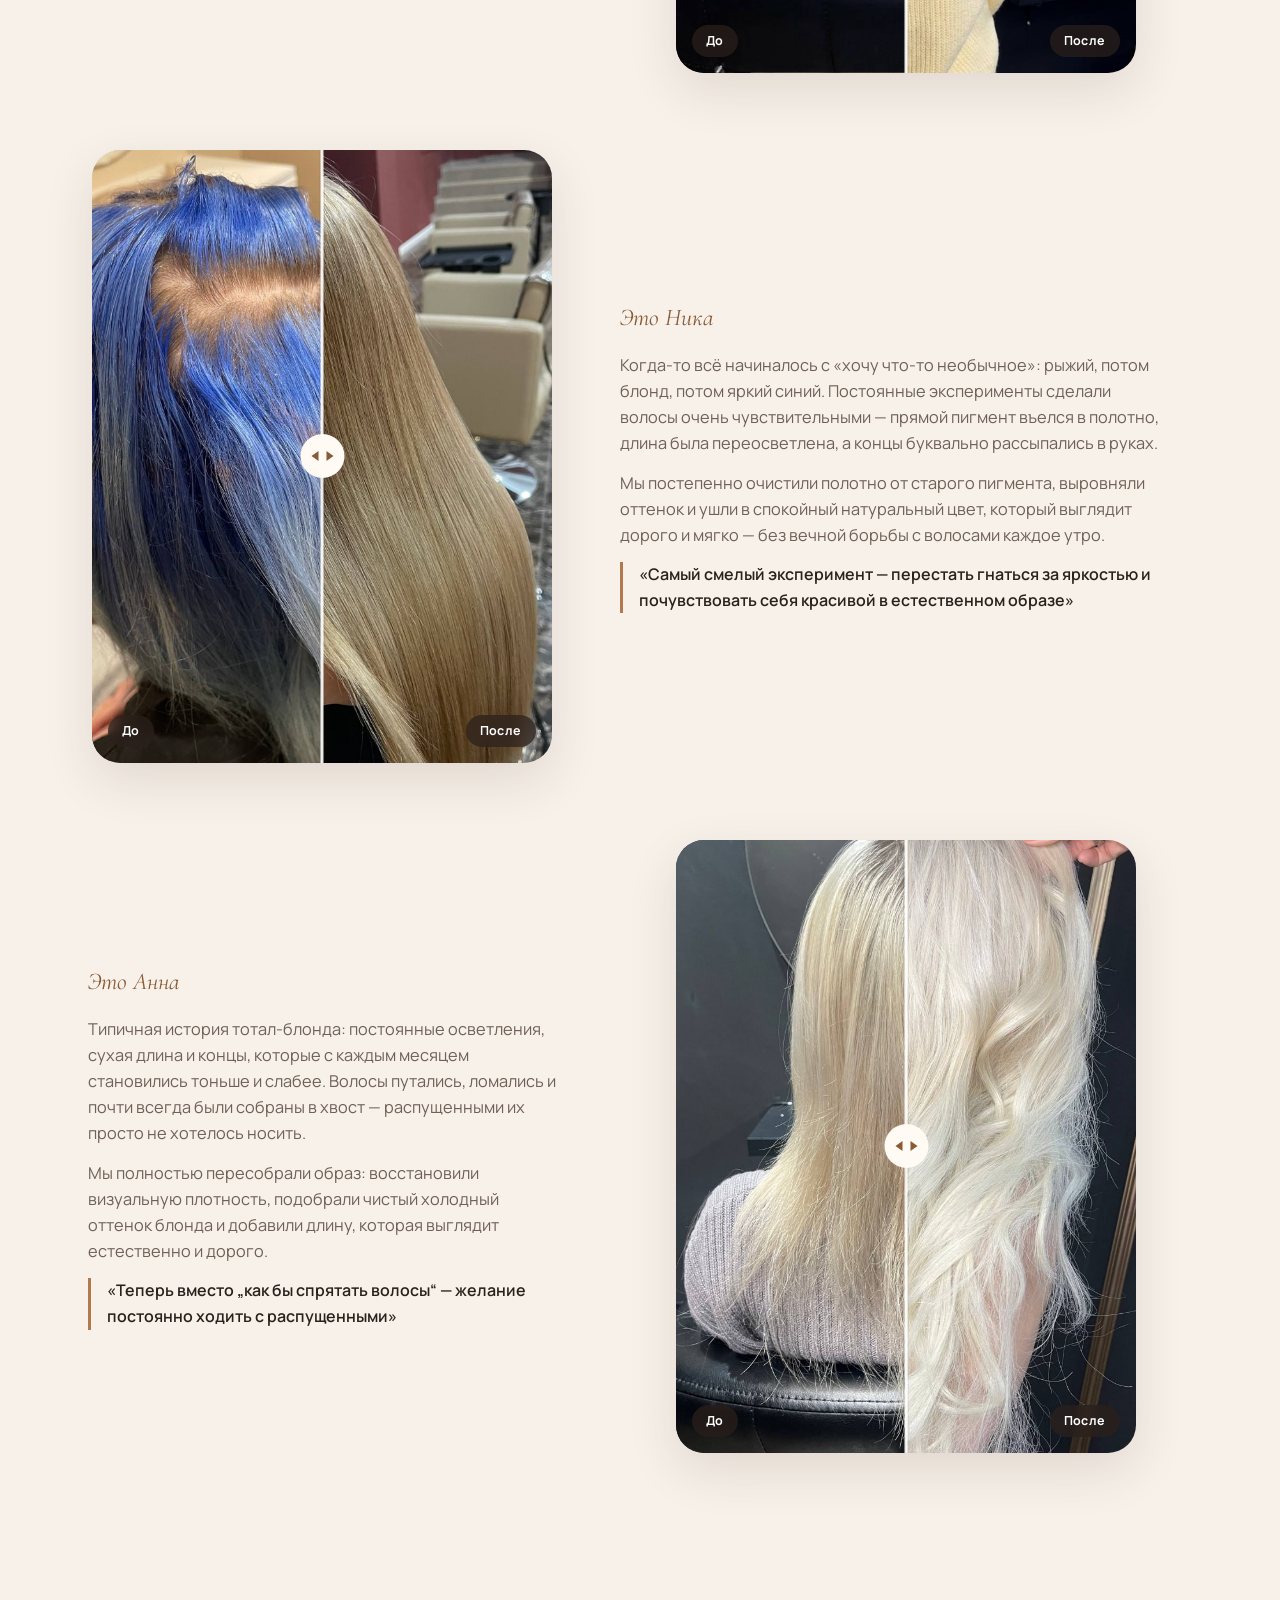
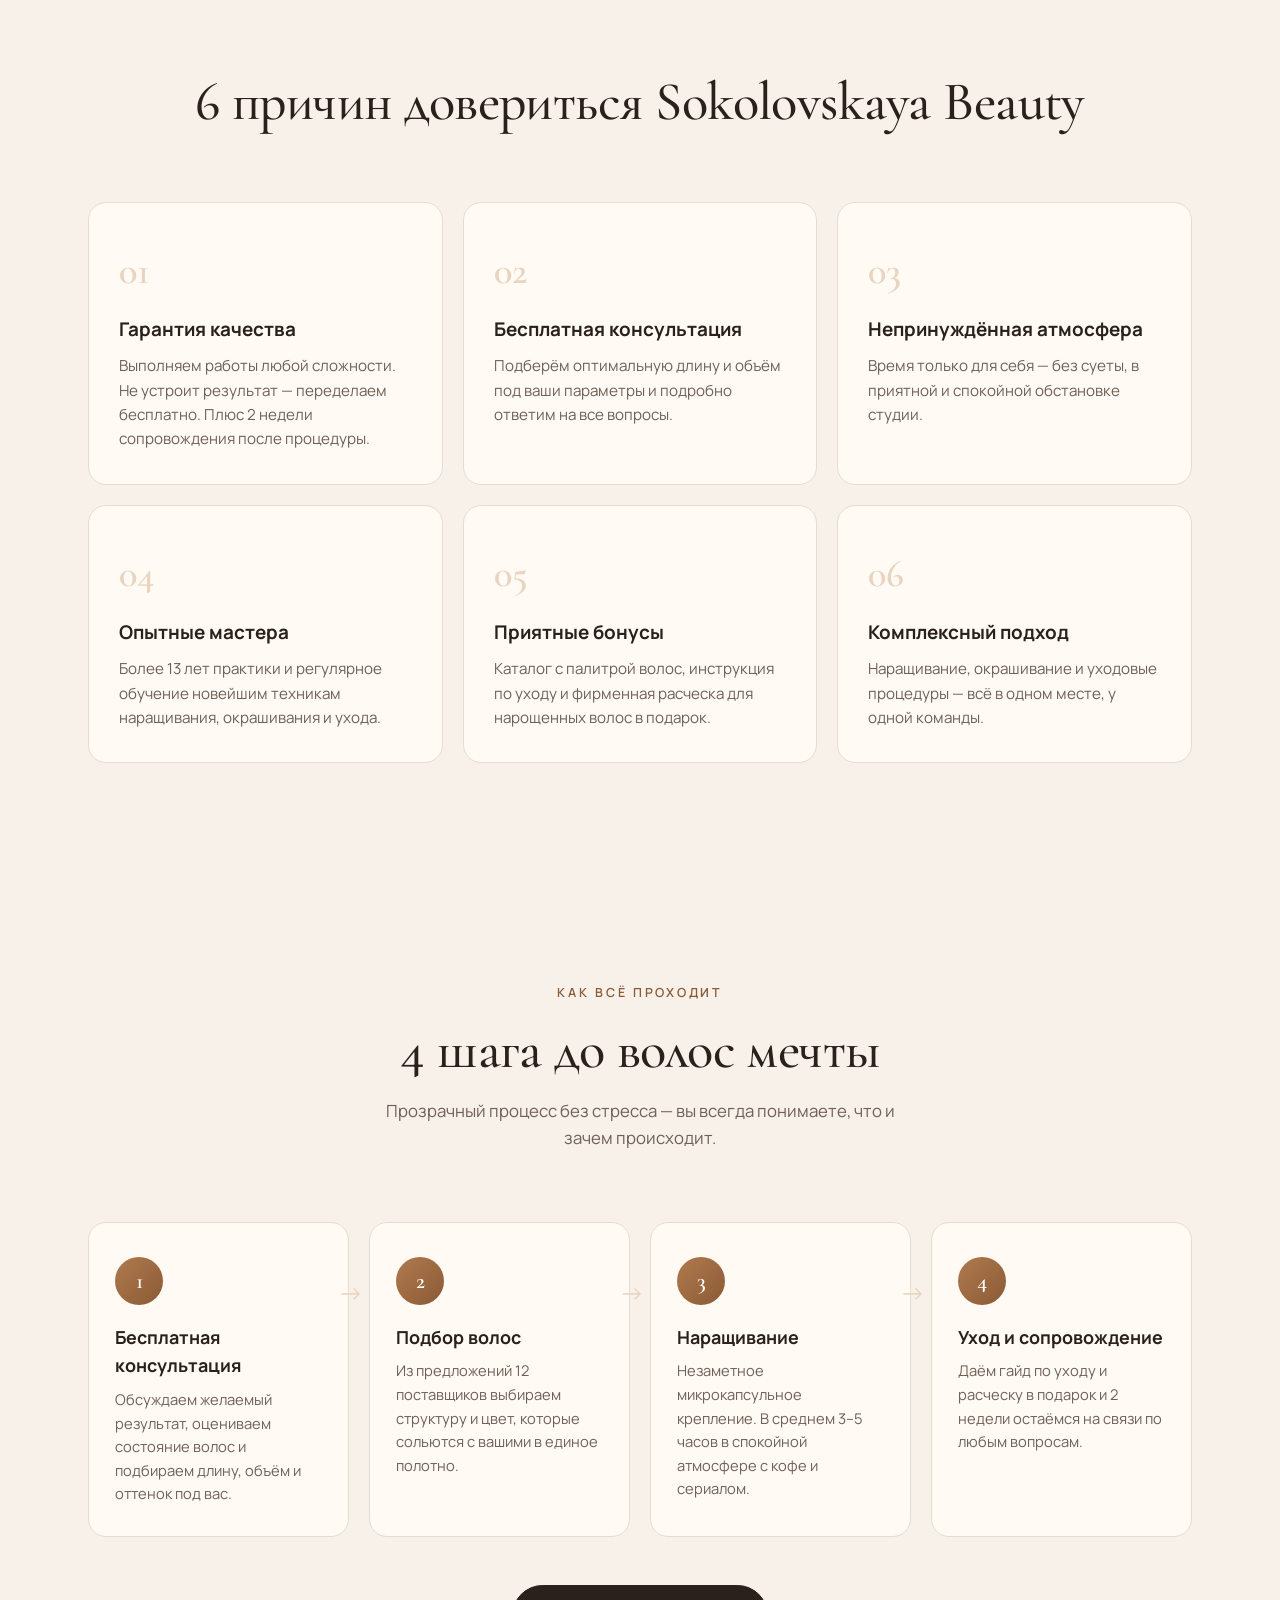
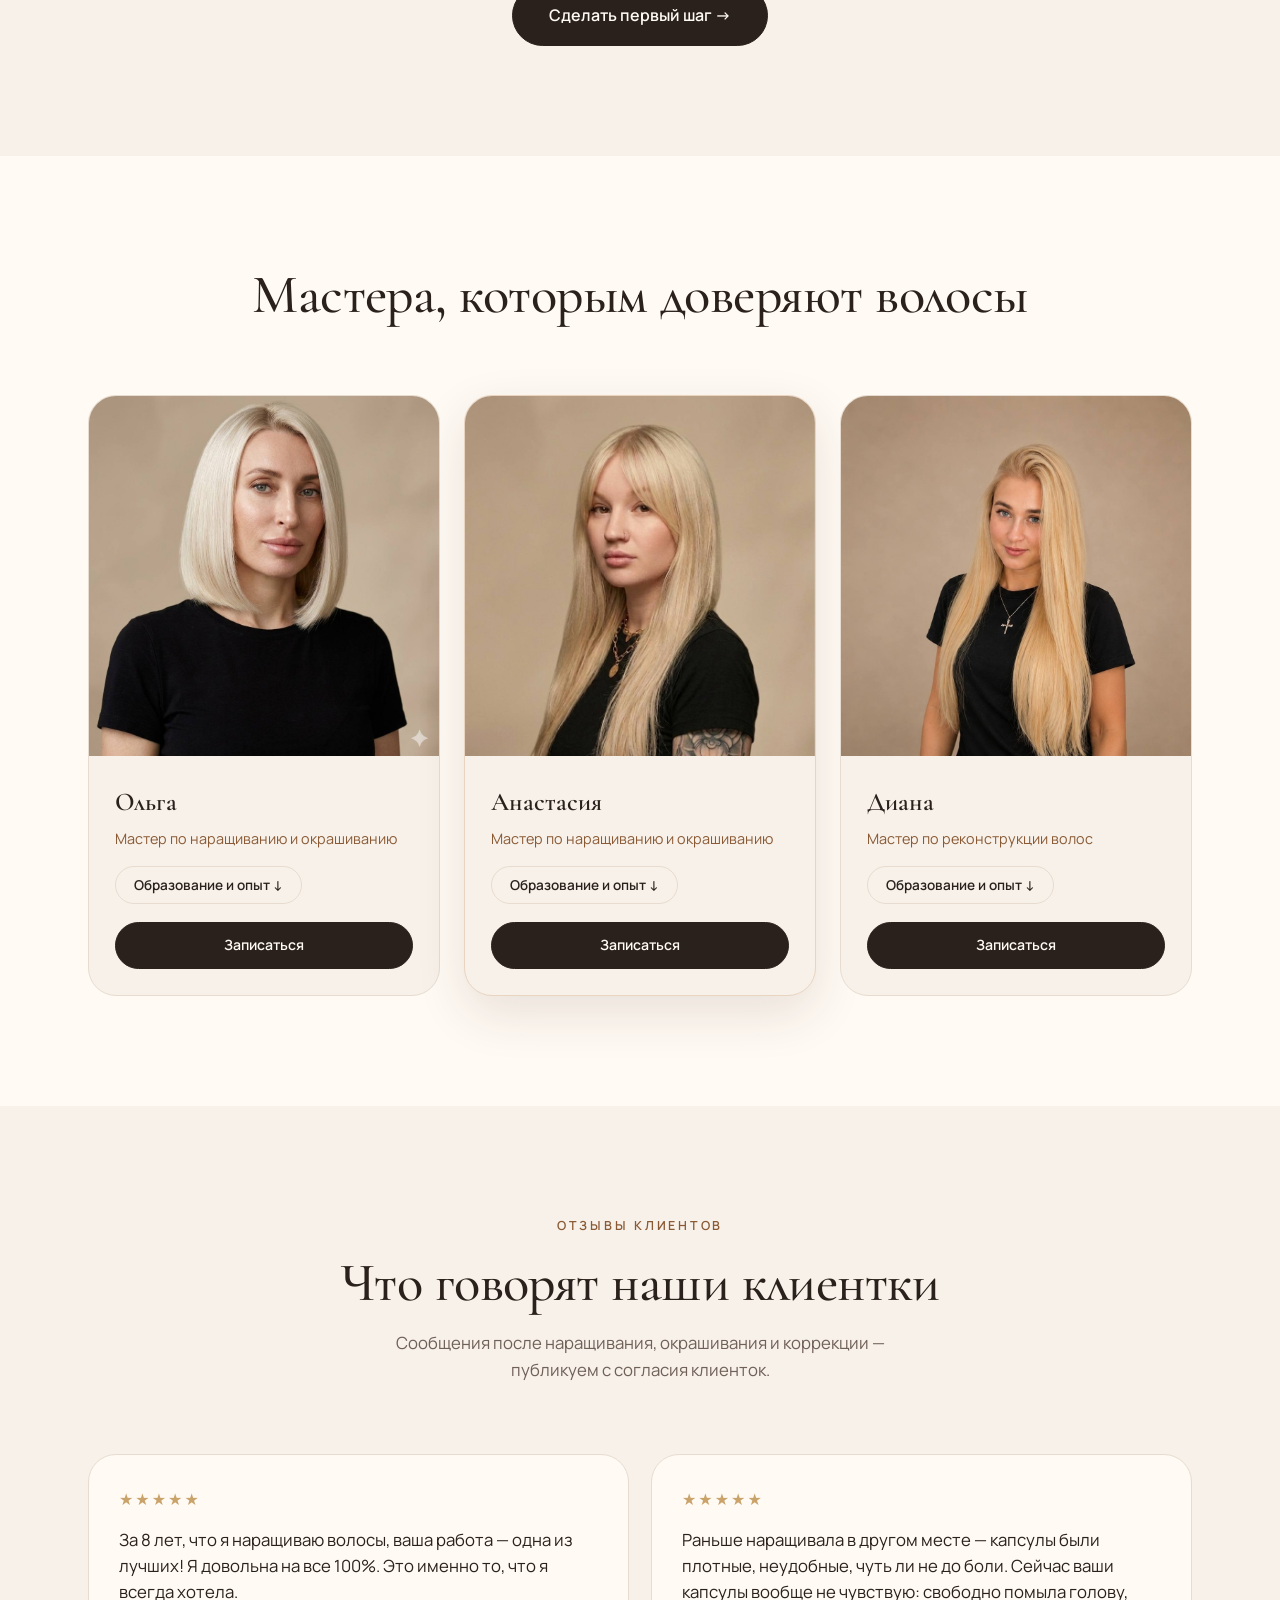
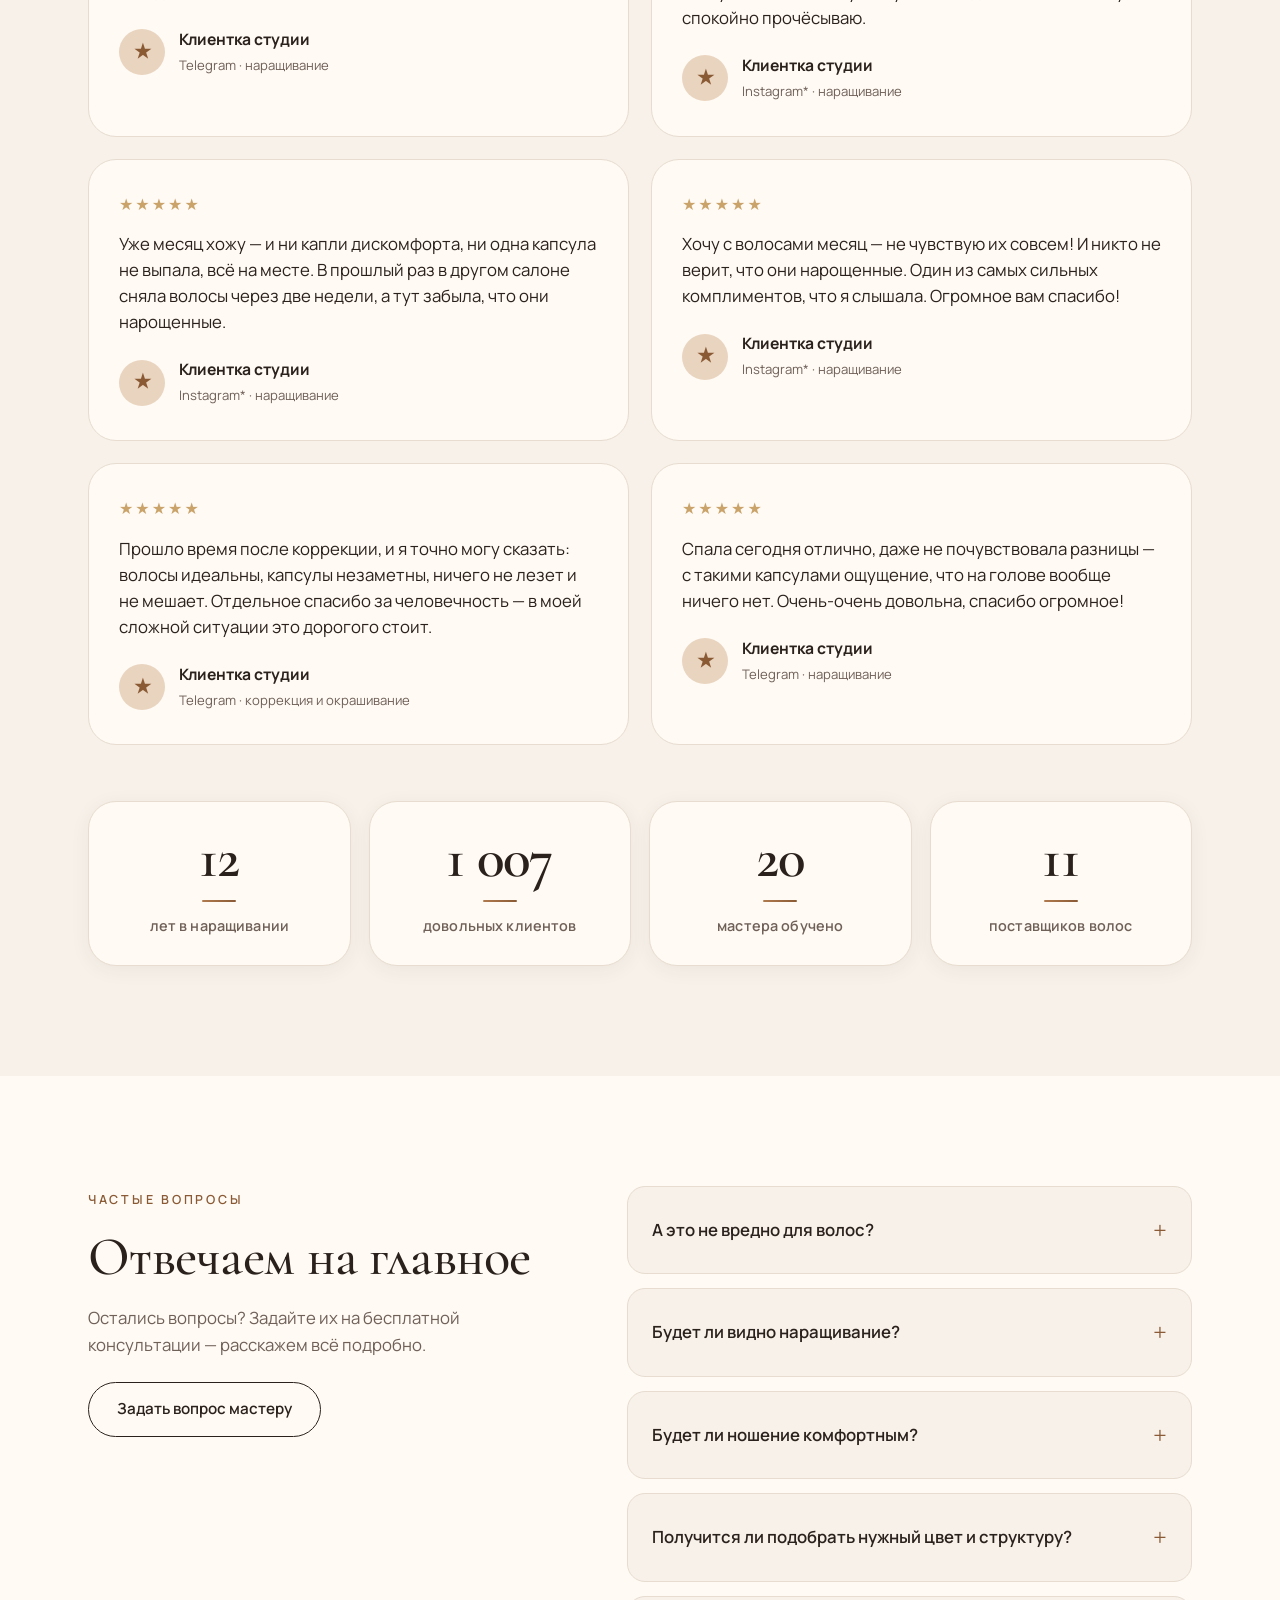
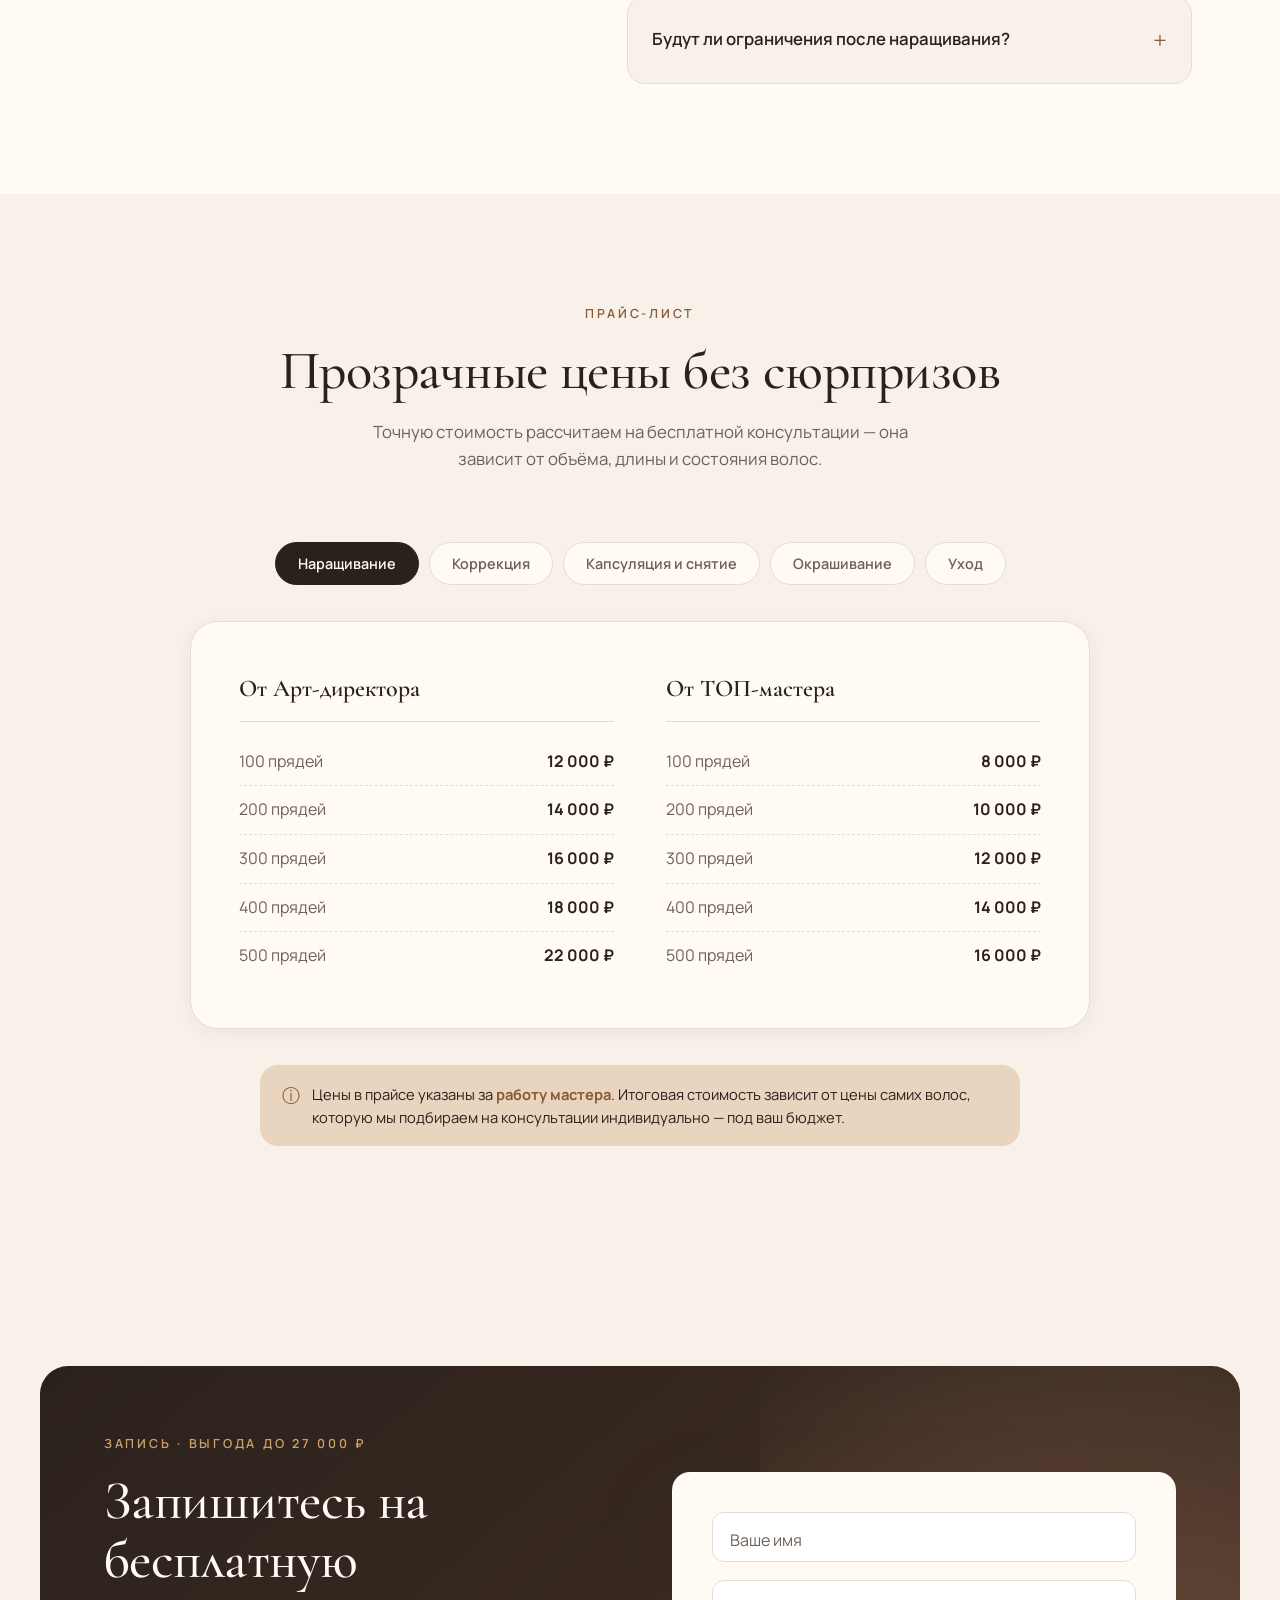
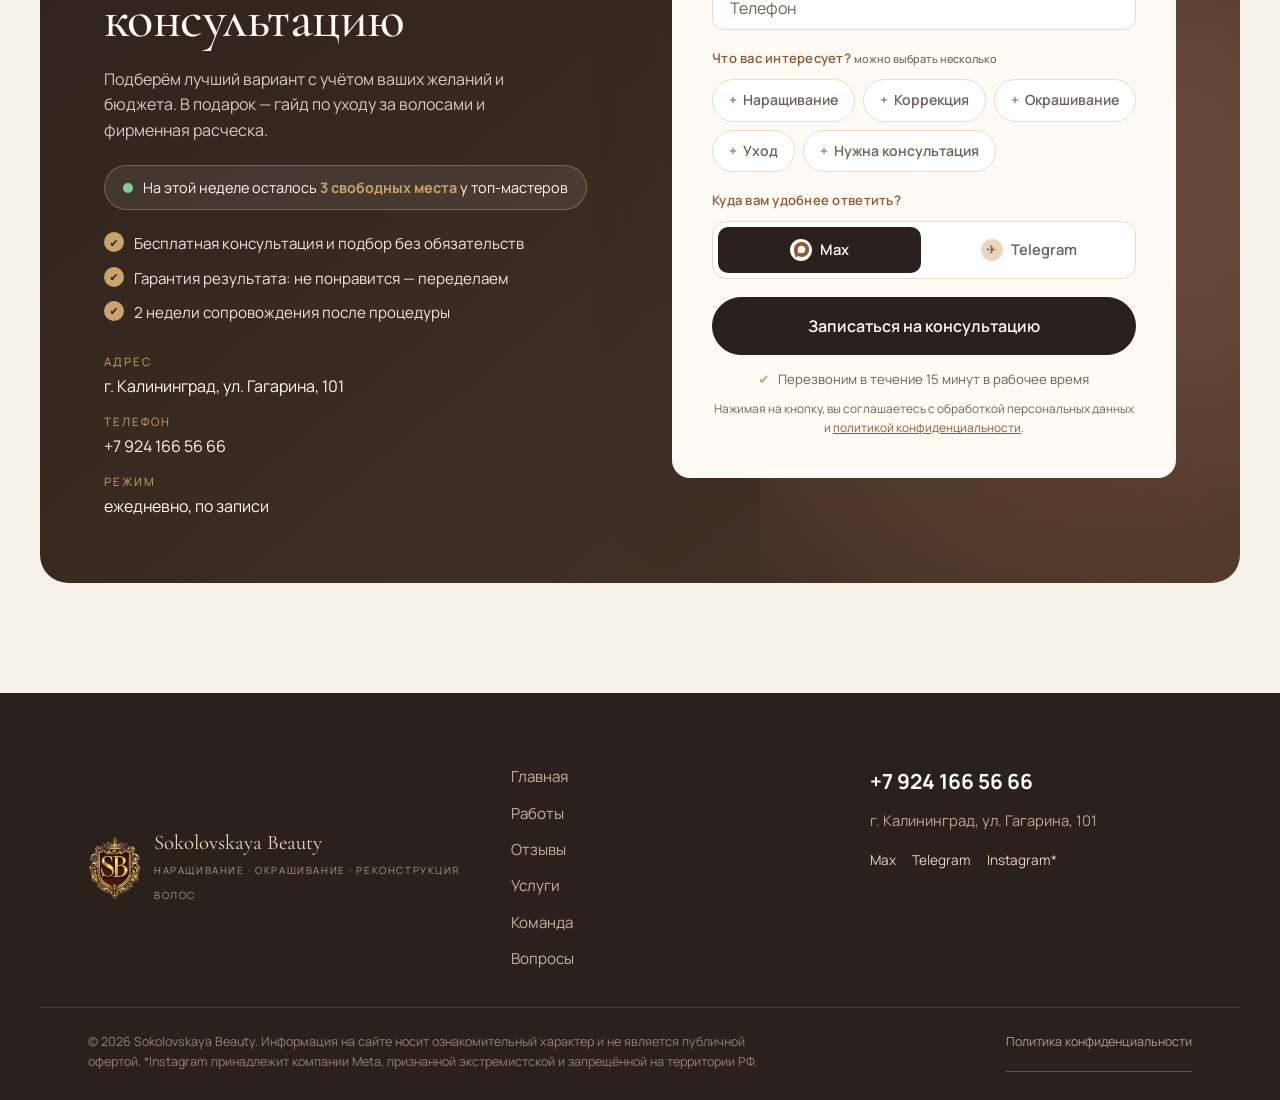
==== commit deb05bb0: "Revert Max icon to original mask, reduce hero top padding further Restore the original max-mask.png " ====
--- a/index.html
+++ b/index.html
@@ -37,7 +37,7 @@
   <link rel="preconnect" href="https://fonts.googleapis.com" />
   <link rel="preconnect" href="https://fonts.gstatic.com" crossorigin />
   <link href="https://fonts.googleapis.com/css2?family=Cormorant+Garamond:ital,wght@0,400;0,500;0,600;1,400&family=Manrope:wght@300;400;500;600;700;800&display=swap" rel="stylesheet" />
-  <link rel="stylesheet" href="styles.css?v=13" />
+  <link rel="stylesheet" href="styles.css?v=14" />
 
   <!-- Структурированные данные: HairSalon + FAQ -->
   <script type="application/ld+json">
--- a/styles.css
+++ b/styles.css
@@ -204,8 +204,8 @@
 .max-mark {
   display: block;
   background-color: currentColor;
-  -webkit-mask: url(assets/max-mask.png?v=3) center / contain no-repeat;
-  mask: url(assets/max-mask.png?v=3) center / contain no-repeat;
+  -webkit-mask: url(assets/max-mask.png) center / contain no-repeat;
+  mask: url(assets/max-mask.png) center / contain no-repeat;
 }
 .social .max-mark { width: 21px; height: 21px; }
 
@@ -233,7 +233,7 @@
 /* ===== Hero ===== */
 .hero {
   position: relative;
-  padding: clamp(30px, 4.5vw, 55px) 0 clamp(70px, 9vw, 120px);
+  padding: clamp(10px, 1.5vw, 18px) 0 clamp(70px, 9vw, 120px);
   overflow: hidden;
 }
 .hero__bg {
